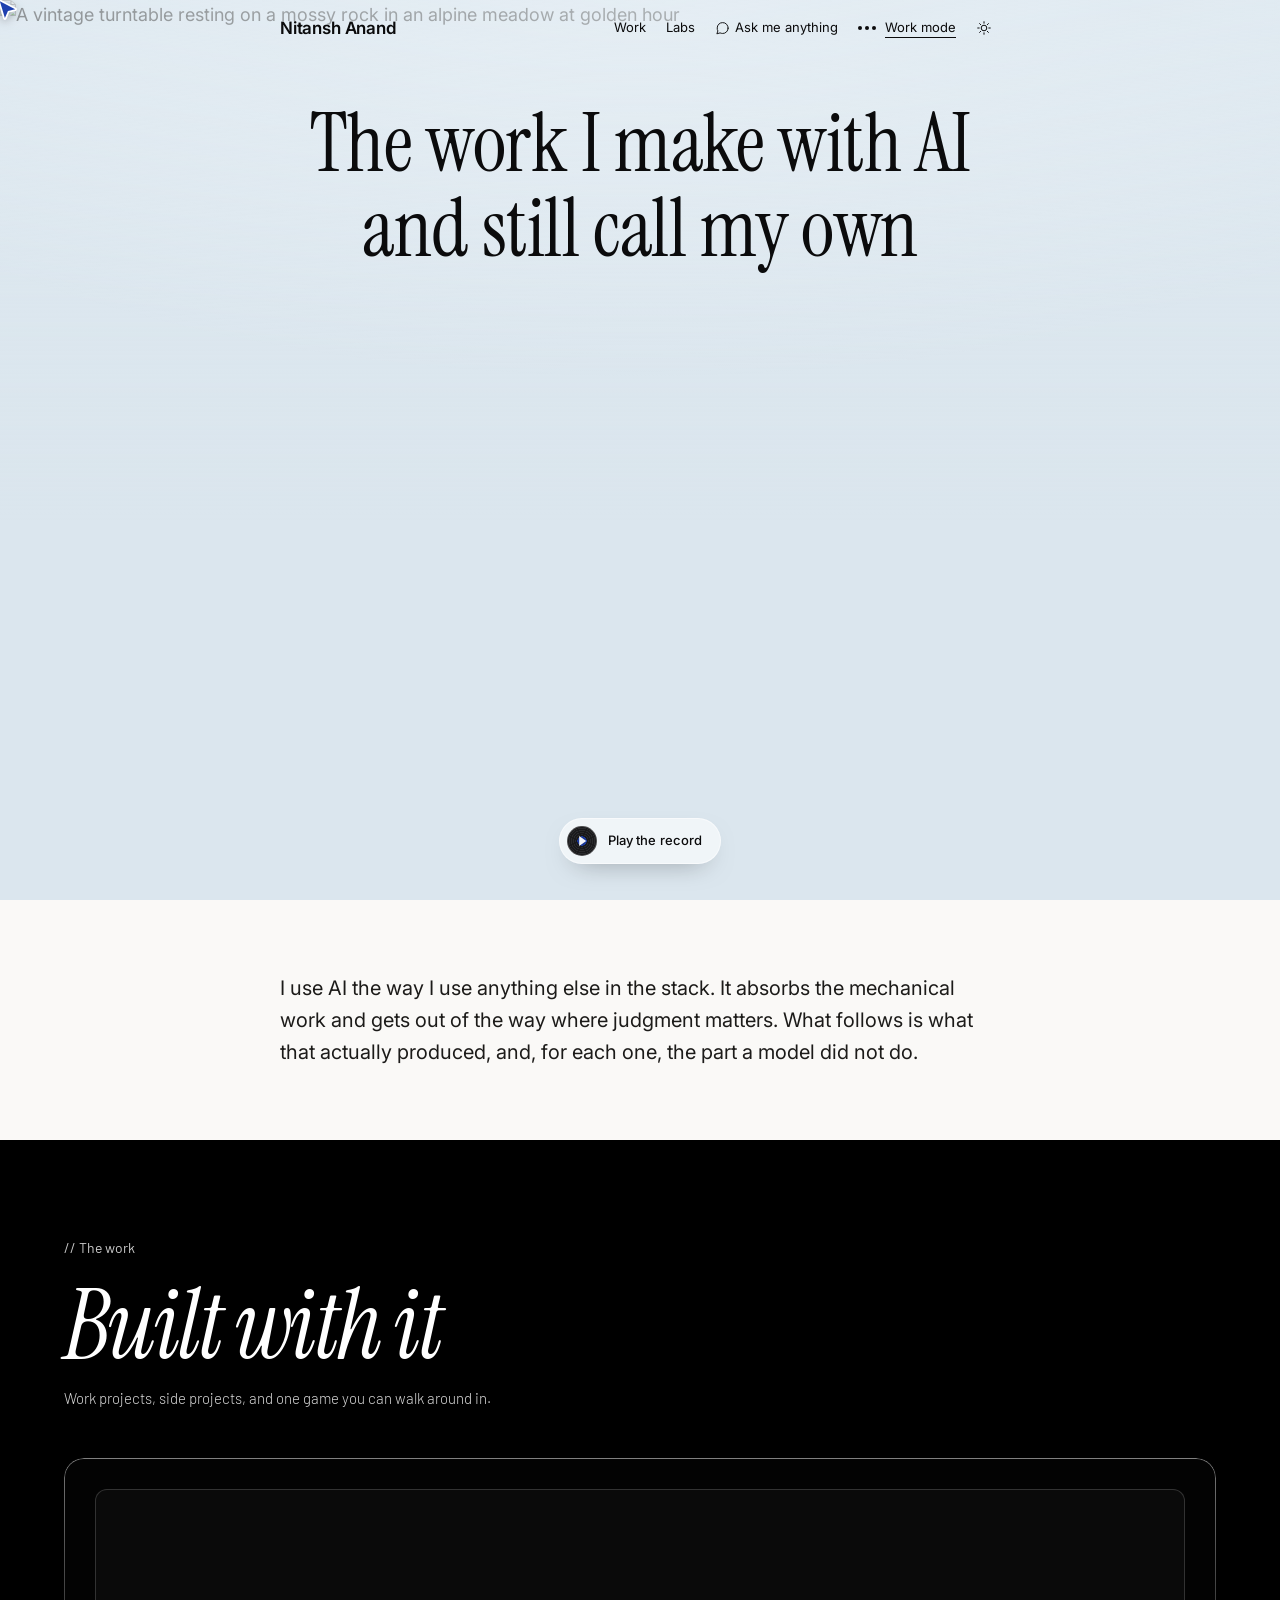
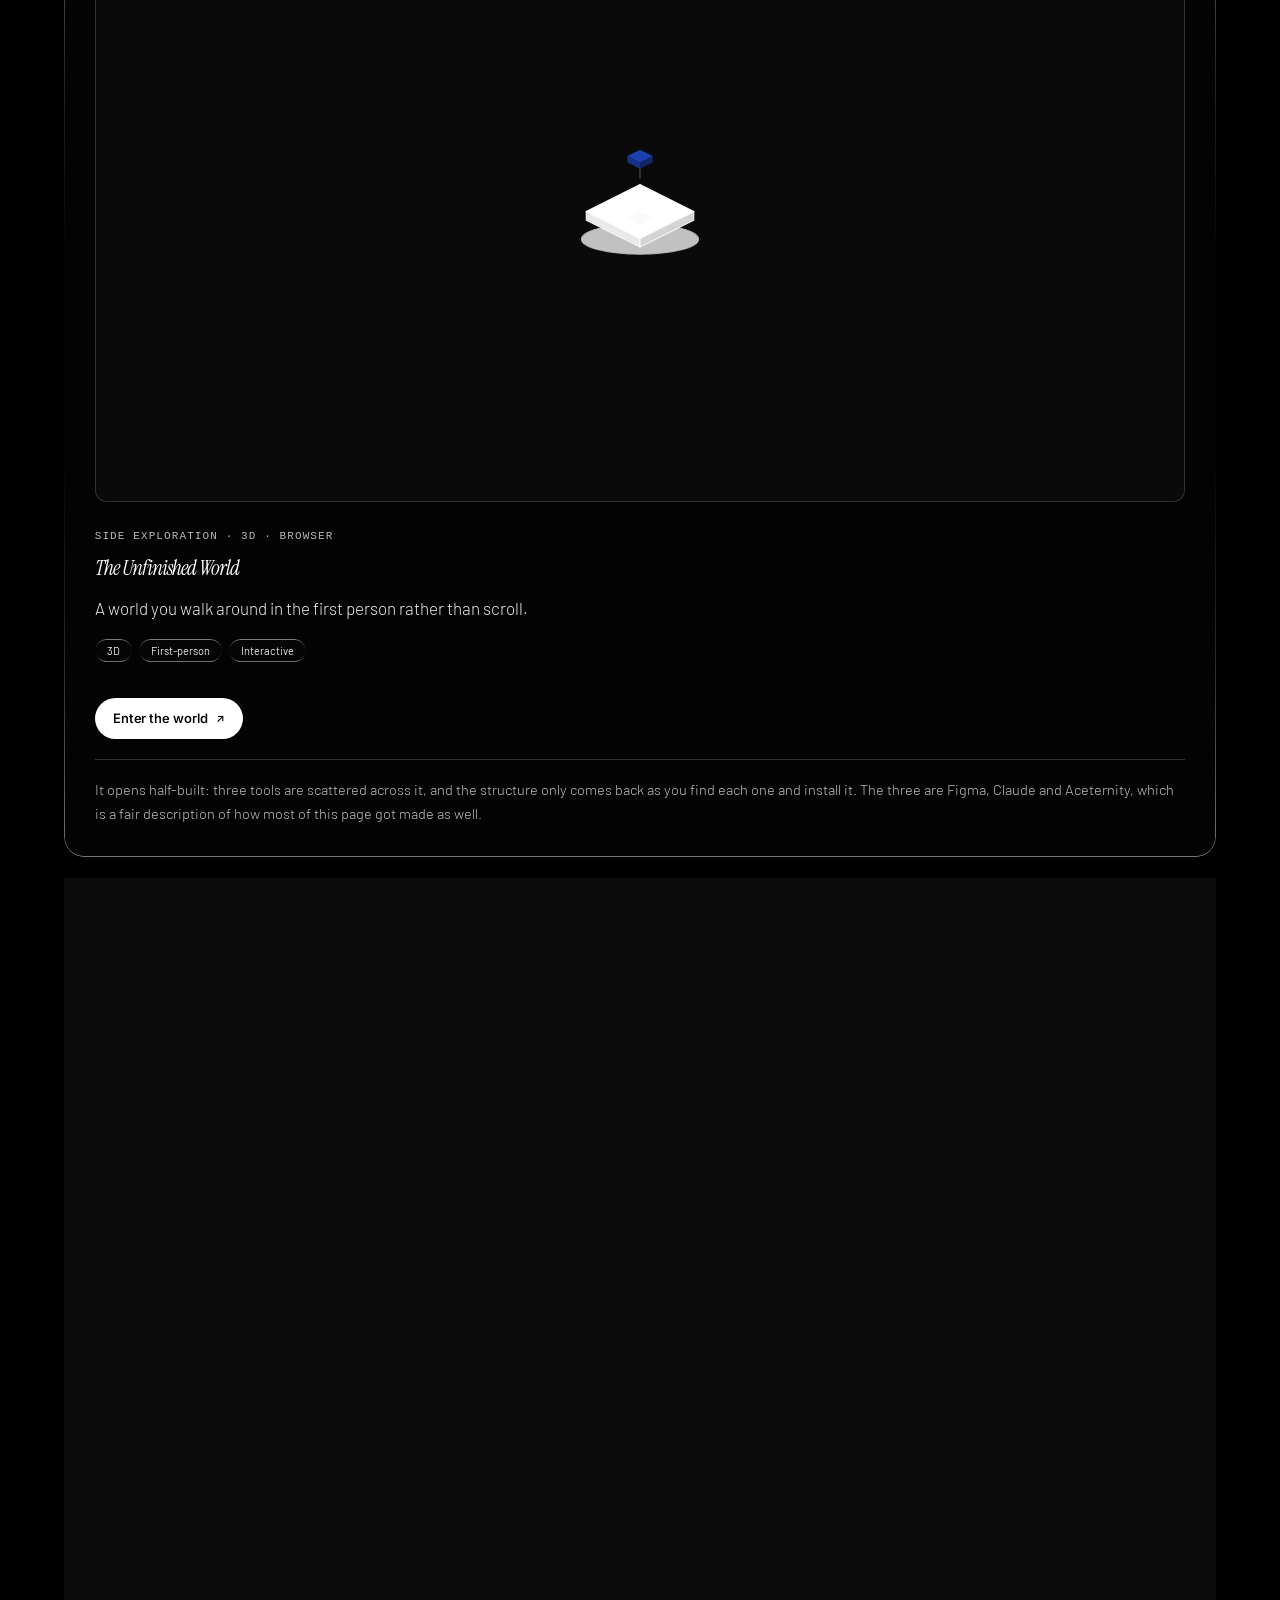
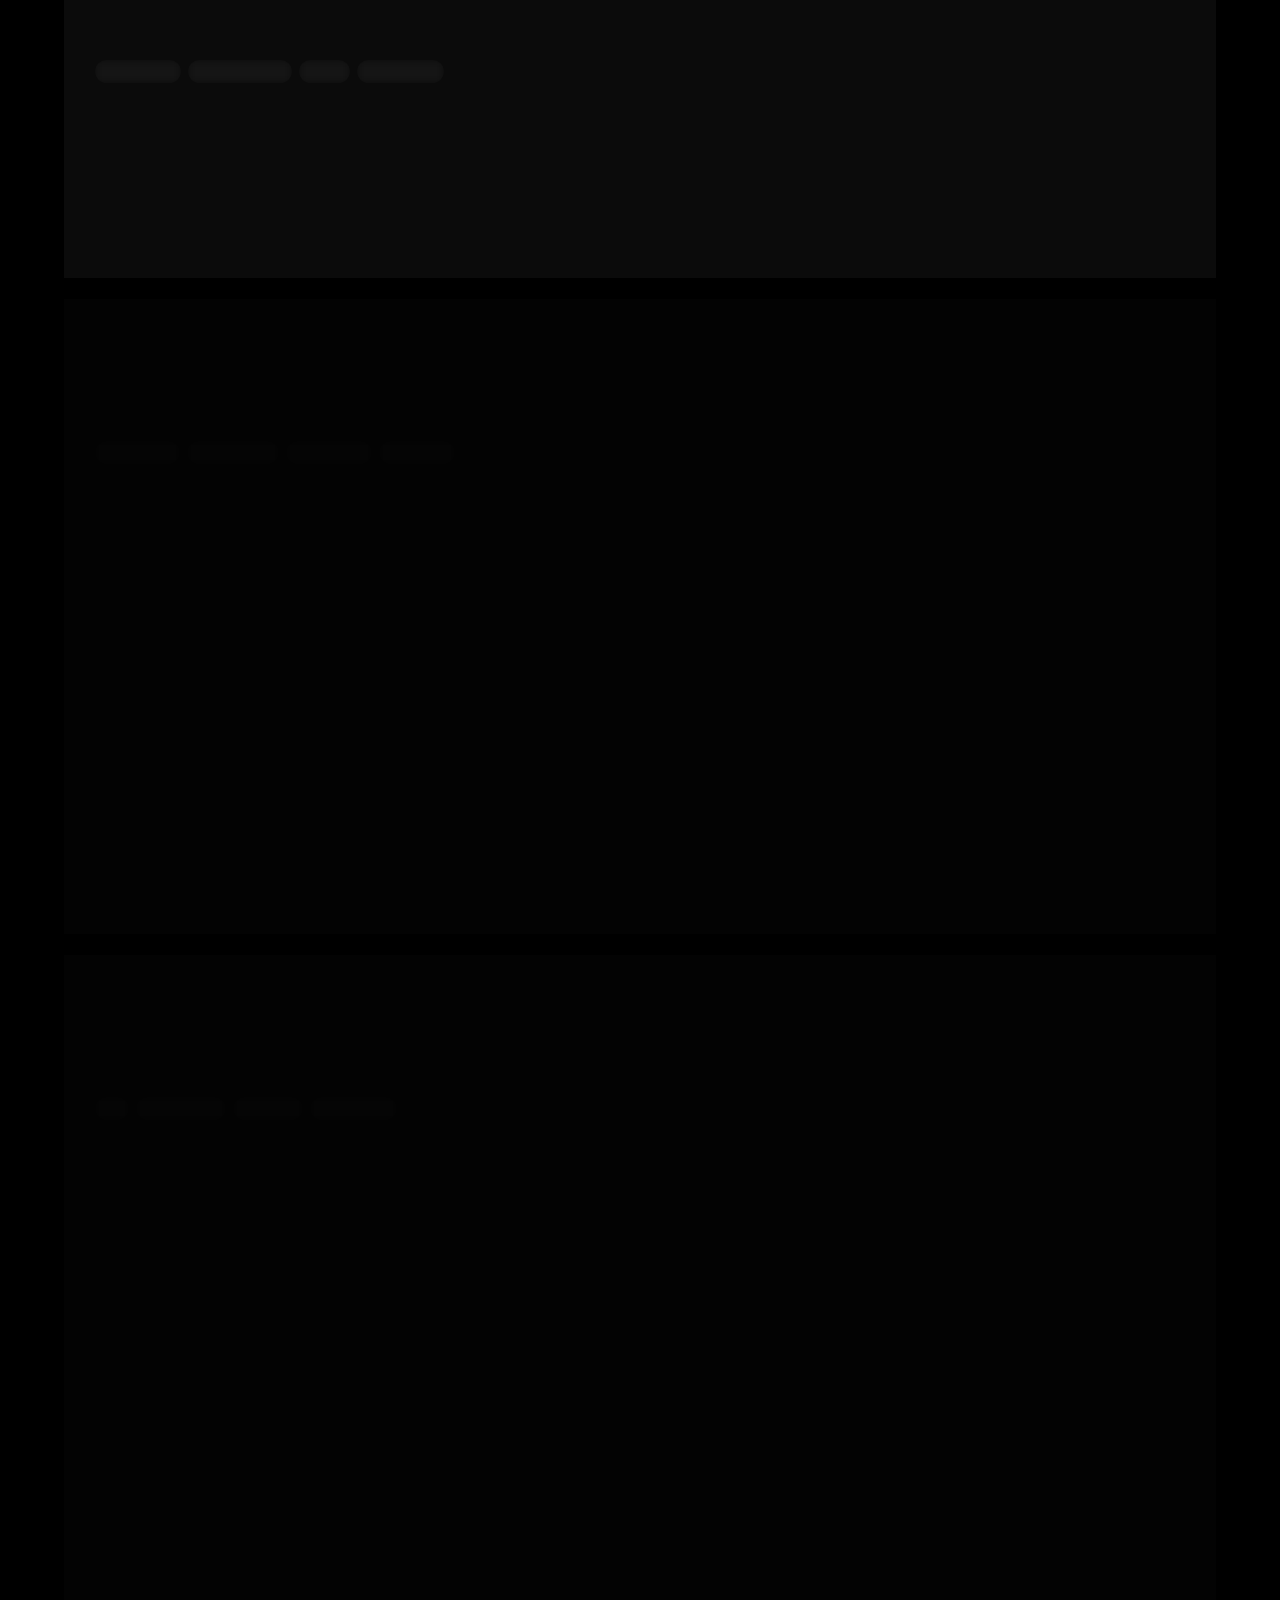
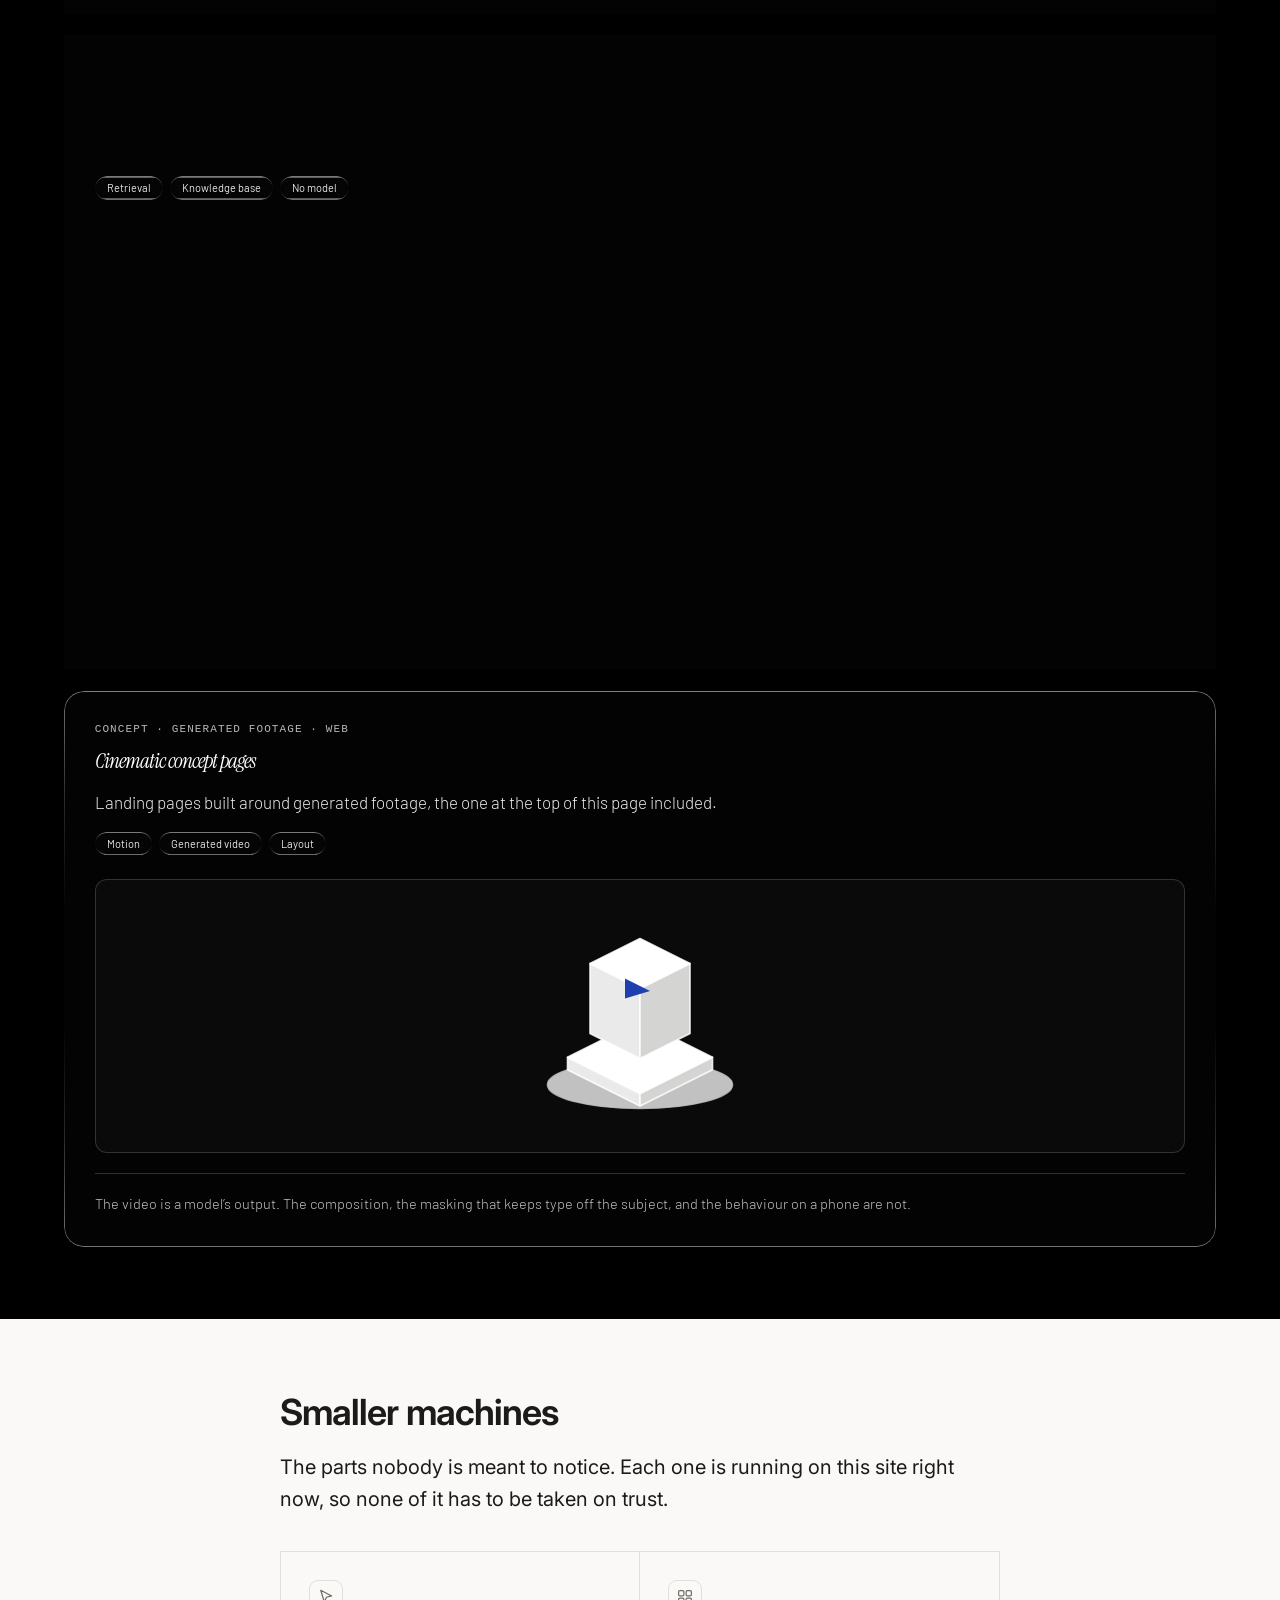
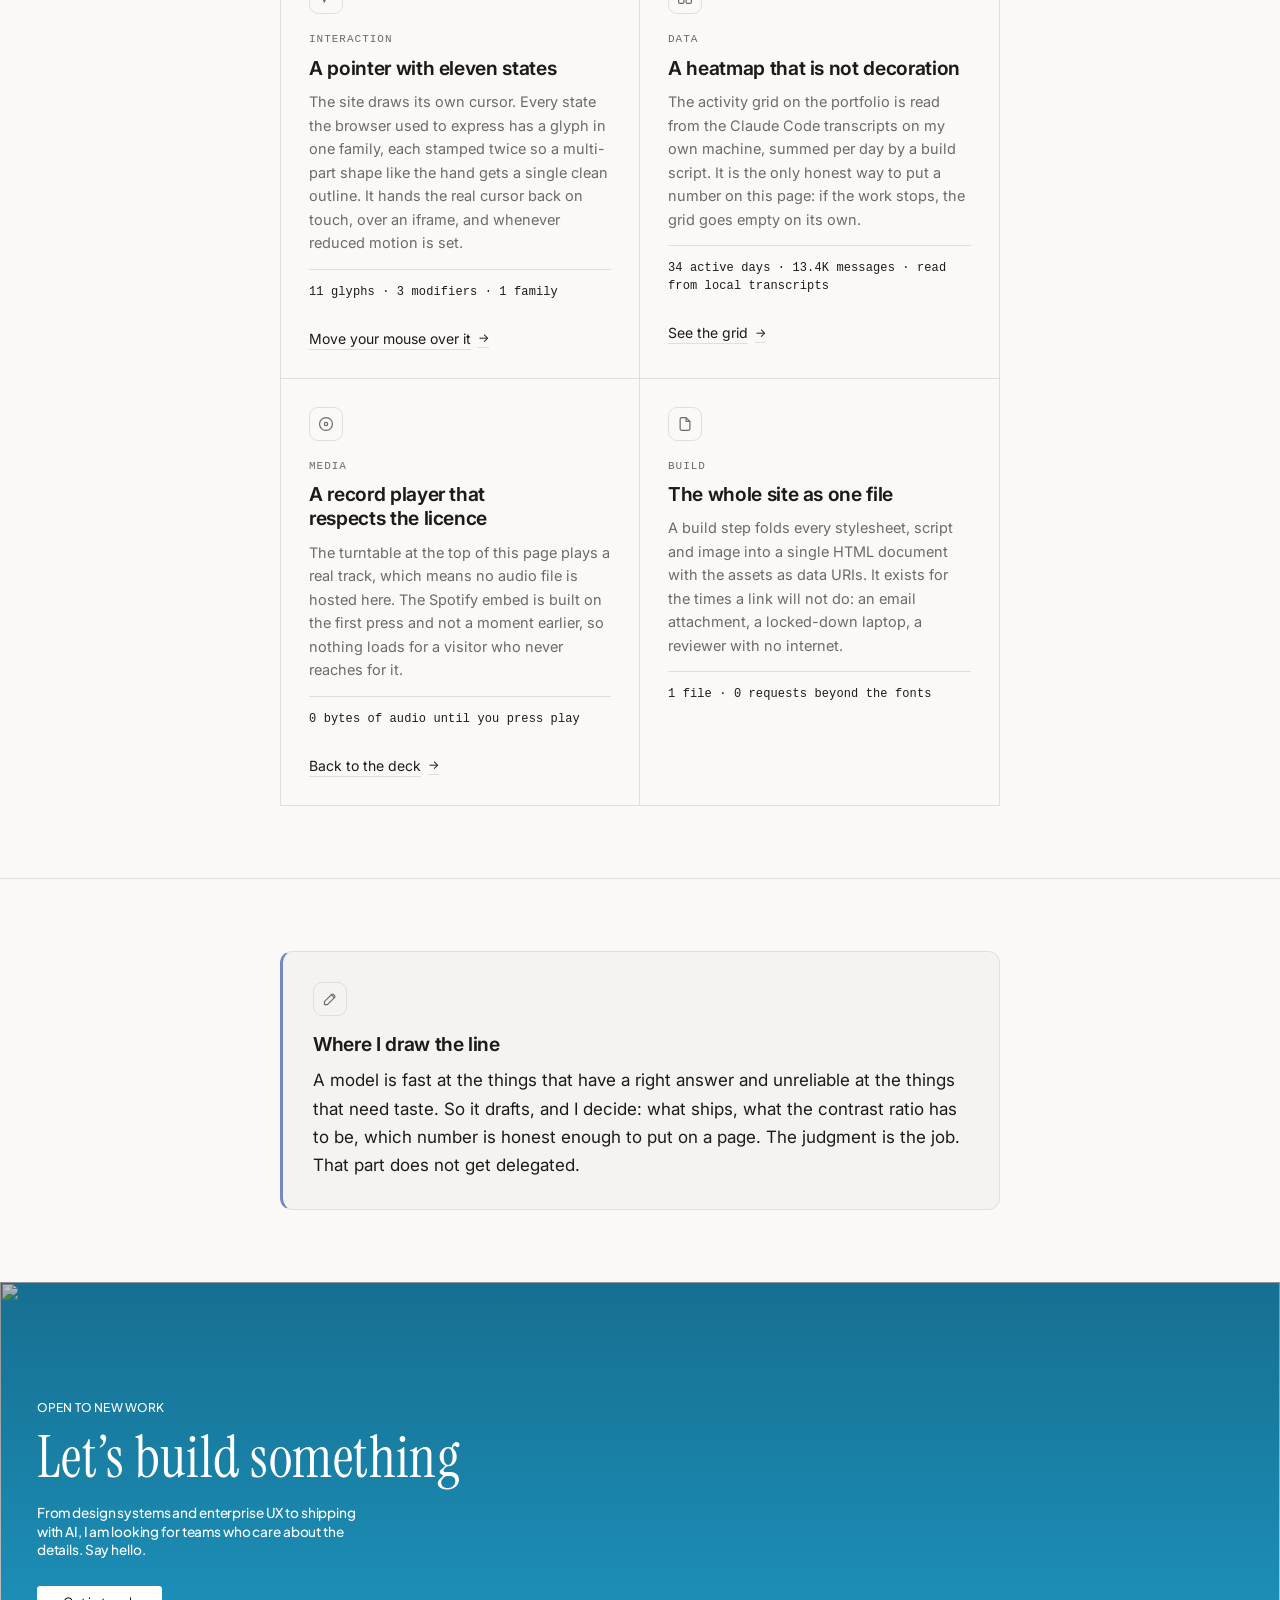
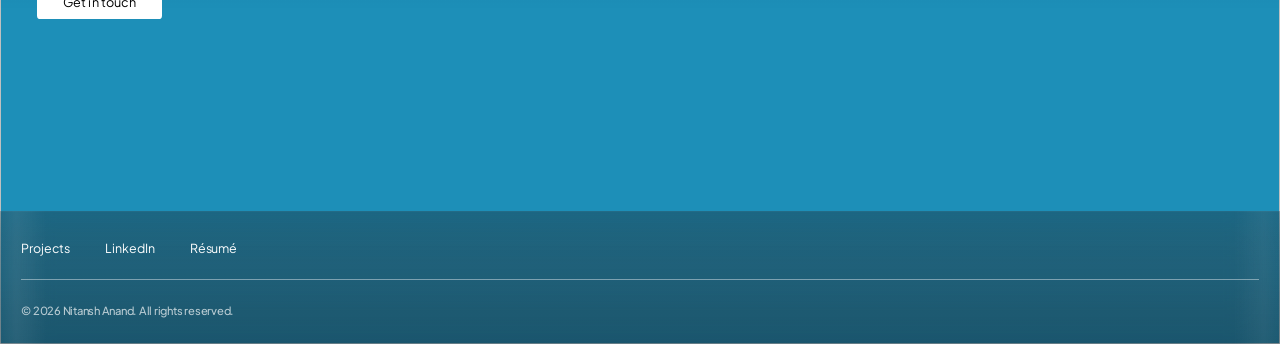
==== agent-mode.html @ 9386016c "Initial commit: portfolio site ready for deploy Static HTML/CSS/JS, no build step. The repo root is " ====
<!doctype html>
<html lang="en">
<head>
<meta charset="utf-8" />
<meta name="viewport" content="width=device-width, initial-scale=1, viewport-fit=cover" />
<title>Agent mode, what Nitansh Anand builds with AI</title>
<meta name="description" content="The work Nitansh Anand makes with AI in the loop: design systems, interfaces and tools shipped with agentic tooling." />
<meta name="color-scheme" content="light dark" />
<link rel="canonical" href="https://nitanshanand.com/agent-mode.html" />

<!-- Social preview. og:image is intentionally omitted until there are real
     1200x630 cards; a badly cropped one reads worse than a text preview. -->
<meta property="og:type" content="website" />
<meta property="og:url" content="https://nitanshanand.com/agent-mode.html" />
<meta property="og:title" content="Agent mode, what Nitansh Anand builds with AI" />
<meta property="og:description" content="The work Nitansh Anand makes with AI in the loop: design systems, interfaces and tools shipped with agentic tooling." />
<meta property="og:site_name" content="Nitansh Anand" />
<meta property="og:locale" content="en_US" />
<meta name="twitter:card" content="summary" />
<meta name="twitter:title" content="Agent mode, what Nitansh Anand builds with AI" />
<meta name="twitter:description" content="The work Nitansh Anand makes with AI in the loop: design systems, interfaces and tools shipped with agentic tooling." />
<link rel="preconnect" href="https://fonts.googleapis.com" />
<link rel="preconnect" href="https://fonts.gstatic.com" crossorigin />
<link href="https://fonts.googleapis.com/css2?family=Inter:ital,opsz,wght@0,14..32,100..900;1,14..32,100..900&display=swap" rel="stylesheet" />
<link href="https://fonts.googleapis.com/css2?family=Instrument+Serif:ital@0;1&display=swap" rel="stylesheet" />
<link href="https://fonts.googleapis.com/css2?family=Plus+Jakarta+Sans:wght@200..800&display=swap" rel="stylesheet" />
<link href="https://fonts.googleapis.com/css2?family=Barlow:wght@300;400&display=swap" rel="stylesheet" />
<link rel="stylesheet" href="styles.css" />
<link rel="stylesheet" href="agent-mode.css" />
<script src="analytics.js" defer></script>
<script>
  /* Set theme before first paint so there is no flash. */
  (function () {
    var t = null;
    try { t = localStorage.getItem("theme"); } catch (e) {}
    if (t === "light" || t === "dark") document.documentElement.setAttribute("data-theme", t);
    var dark = t === "dark" || (t !== "light" && window.matchMedia("(prefers-color-scheme: dark)").matches);
    document.documentElement.classList.toggle("theme-dark", dark);
  })();
</script>
</head>
<body class="agent-page">

<a class="skip-link" href="#main">Skip to content</a>

<!-- Same header as the rest of the portfolio. Over the hero it goes
     transparent and forces ink-on-sky, because the backdrop is light in
     both themes. -->
<header class="site-header">
  <div class="gutter">
    <div class="col-wide header-bar">
      <a class="site-signature" href="index.html" aria-label="Nitansh Anand, home">
        <span class="site-signature-mark" aria-hidden="true">Nitansh&nbsp;Anand</span>
        <span class="site-signature-name" aria-hidden="true">
          <span class="site-signature-photo"></span>
          Nitansh Anand
        </span>
      </a>

      <nav class="site-nav" aria-label="Primary">
        <a href="index.html#career">Work</a>
        <a href="index.html#labs">Labs</a>
        <a href="index.html#ask" class="nav-ask">
          <svg viewBox="0 0 24 24" fill="none" aria-hidden="true"><path d="M21 11.5a8.4 8.4 0 0 1-9 8.4 9 9 0 0 1-3.9-.9L3 20.5l1.6-4.6A8.4 8.4 0 0 1 3.6 11 8.4 8.4 0 0 1 12 2.6a8.4 8.4 0 0 1 9 8.9Z" stroke="currentColor" stroke-width="1.5" stroke-linecap="round" stroke-linejoin="round"/></svg>
          <span class="nav-label">Ask me anything</span>
        </a>
        <!-- Same control, flipped: on this page it switches back. -->
        <a href="index.html" class="agent-mode-link is-agent">
          <span class="agent-launcher-mark" aria-hidden="true"><i></i><i></i><i></i></span>
          <span class="nav-label">Work mode</span>
        </a>
        <button type="button" class="theme-toggle" aria-label="Switch colour theme" title="Switch colour theme">
          <svg class="icon-sun" viewBox="0 0 24 24" fill="none" aria-hidden="true"><circle cx="12" cy="12" r="4.2" stroke="currentColor" stroke-width="1.5"/><path d="M12 2.6v2.2M12 19.2v2.2M21.4 12h-2.2M4.8 12H2.6M18.6 5.4l-1.6 1.6M7 17l-1.6 1.6M18.6 18.6 17 17M7 7 5.4 5.4" stroke="currentColor" stroke-width="1.5" stroke-linecap="round"/></svg>
          <svg class="icon-moon" viewBox="0 0 24 24" fill="none" aria-hidden="true"><path d="M20.5 14.3A8.6 8.6 0 0 1 9.7 3.5a8.6 8.6 0 1 0 10.8 10.8Z" stroke="currentColor" stroke-width="1.5" stroke-linejoin="round"/></svg>
        </button>
      </nav>
    </div>
  </div>
</header>

<main id="main">
  <section class="hero">
    <div class="hero__media">
      <img
        src="https://images.higgs.ai/?default=1&amp;output=webp&amp;url=https%3A%2F%2Fd8j0ntlcm91z4.cloudfront.net%2Fuser_38xzZboKViGWJOttwIXH07lWA1P%2Fhf_20260908_122011_59c97465-4d23-4fdc-ac40-f6832f573e28.png&amp;w=1920&amp;q=85"
        alt="A vintage turntable resting on a mossy rock in an alpine meadow at golden hour"
        decoding="async"
      />
      <video
        id="heroVideo"
        autoplay
        muted
        loop
        playsinline
        preload="auto"
        aria-hidden="true"
        poster="https://images.higgs.ai/?default=1&amp;output=webp&amp;url=https%3A%2F%2Fd8j0ntlcm91z4.cloudfront.net%2Fuser_38xzZboKViGWJOttwIXH07lWA1P%2Fhf_20260908_122011_59c97465-4d23-4fdc-ac40-f6832f573e28.png&amp;w=1920&amp;q=85"
      >
        <source src="https://d8j0ntlcm91z4.cloudfront.net/user_38xzZboKViGWJOttwIXH07lWA1P/hf_20260908_125738_eb584080-9f98-489e-adb2-014760aa34da.mp4" type="video/mp4" />
      </video>
    </div>

    <div class="hero__inner">
      <h1 class="headline">
        <span class="line"><span>The work I make with AI</span></span>
        <span class="line"><span>and still call my own</span></span>
      </h1>
    </div>

    <div class="hero__foot rise d6">
      <button type="button" class="record-toggle" id="recordToggle" aria-pressed="false" aria-controls="recordPanel">
        <span class="record-disc" aria-hidden="true"></span>
        <span class="record-label" id="recordLabel">Play the record</span>
      </button>

      <!-- Spotify carries the licence, so nothing here ships audio. The
           iframe is built on first press, so the page makes no request to
           Spotify and sets none of their cookies unless someone asks for
           music. It lives inside this row so .hero's overflow cannot clip it. -->
      <div class="record-panel" id="recordPanel" hidden>
        <div id="recordMount"></div>
        <p class="record-note">
          Spotify plays a 30-second preview unless you are signed in.
        </p>
      </div>
    </div>

  </section>




  <section class="section gutter ag-section" id="what">
    <div class="col-wide">
      <p class="t-lede ag-stance">
        I use AI the way I use anything else in the stack. It absorbs the mechanical
        work and gets out of the way where judgment matters. What follows is what
        that actually produced, and, for each one, the part a model did not do.
      </p>
    </div>
  </section>

  <!-- =====================================================================
       Built with it

       The work sits on its own black band over a clip: liquid-glass panels,
       Instrument Serif set italic and tight. It ignores the page's light/dark
       ground on purpose - the footage needs a black room to sit in.
       ===================================================================== -->
  <section class="cap" id="built" aria-labelledby="built-h">
    <video class="cap-video" muted loop playsinline preload="none"
           data-src="https://d8j0ntlcm91z4.cloudfront.net/user_38xzZboKViGWJOttwIXH07lWA1P/hf_20260622_093722_ccfc7ebf-182f-419f-8a62-2dc02db7dd9d.mp4"
           aria-hidden="true"></video>

    <div class="cap-inner">
      <header class="cap-head">
        <p class="cap-label">// The work</p>
        <h2 class="cap-title" id="built-h" data-blur>Built with it</h2>
        <p class="cap-lede">Work projects, side projects, and one game you can walk around in.</p>
      </header>

      <ol class="ag-projects">
        <li class="ag-project glass">
<div class="ag-stage ag-stage--preview">
            <span class="ag-art" aria-hidden="true"><svg viewBox="0 0 240 176" fill="none"><ellipse class="ar-shade" cx="120" cy="150" rx="84" ry="22"/><ellipse class="ar-plate" cx="120" cy="143" rx="74" ry="19"/><path class="ar-left" d="M52 108 L120 142 L120 153 L52 119Z"/><path class="ar-right" d="M188 108 L120 142 L120 153 L188 119Z"/><path class="ar-top" d="M120 74 L188 108 L120 142 L52 108Z"/><path class="ar-line" d="M86 91 154 125M154 91 86 125M120 74l68 34M120 74 52 108"/><path class="ar-gap" d="M120 108 137 116.5 120 125 103 116.5Z"/><path class="ar-line" d="M120 66V48"/><path class="ar-left ar-accent" d="M104 38 L120 46 L120 54 L104 46Z"/><path class="ar-right ar-accent" d="M136 38 L120 46 L120 54 L136 46Z"/><path class="ar-top ar-accent" d="M120 30 L136 38 L120 46 L104 38Z"/></svg></span>
            <video class="ag-preview-video" muted loop playsinline preload="none"
                   data-src="assets/unfinished-world-preview.mp4"
                   aria-label="Third-person walkthrough of The Unfinished World: the player crosses the half-built platform and collects one of the three tools"></video>
          </div>
          <p class="ag-meta">Side exploration &middot; 3D &middot; Browser</p>
          <h3 class="ag-title">The Unfinished World</h3>
          <p class="ag-lede">A world you walk around in the first person rather than scroll.</p>
          <ul class="ag-tags">
            <li class="glass">3D</li>
            <li class="glass">First-person</li>
            <li class="glass">Interactive</li>
          </ul>
          <a class="ag-btn" href="https://nitansh-unfinished-world.hello017.chatgpt.site/" target="_blank" rel="noopener">Enter the world <span class="arrow" aria-hidden="true">&#8599;</span></a>
          <p class="ag-note">It opens half-built: three tools are scattered across it, and the structure only comes back as you find each one and install it. The three are Figma, Claude and Aceternity, which is a fair description of how most of this page got made as well.</p>
        </li>

        <li class="ag-project glass">
          <div class="ag-stage ag-stage--preview">
            <span class="ag-art" aria-hidden="true"><svg viewBox="0 0 240 176" fill="none"><ellipse class="ar-shade" cx="120" cy="150" rx="84" ry="22"/><ellipse class="ar-plate" cx="120" cy="143" rx="74" ry="19"/><path class="ar-left" d="M58 112 L120 143 L120 155 L58 124Z"/><path class="ar-right" d="M182 112 L120 143 L120 155 L182 124Z"/><path class="ar-top" d="M120 81 L182 112 L120 143 L58 112Z"/><path class="ar-play" d="M110 118 130 112 110 102Z"/><path class="ar-line" d="M120 73V40"/><path class="ar-left ar-accent" d="M104 31 L120 39 L120 47 L104 39Z"/><path class="ar-right ar-accent" d="M136 31 L120 39 L120 47 L136 39Z"/><path class="ar-top ar-accent" d="M120 23 L136 31 L120 39 L104 31Z"/></svg></span>
            <img class="ag-preview-img" src="assets/with-great-power-preview.jpg" alt="A frame from the film: Spider-Man swinging toward the camera against an open sky." loading="lazy" decoding="async" width="1200" height="630" />
          </div>
          <p class="ag-meta">Side exploration &middot; Scroll-driven film &middot; August 2026</p>
          <h3 class="ag-title">With Great Power</h3>
          <p class="ag-lede">Sixty seconds of film, scrubbed frame by frame by your scroll.</p>
          <ul class="ag-tags">
            <li class="glass">Scroll-driven</li>
            <li class="glass">Frame sequence</li>
            <li class="glass">GSAP</li>
            <li class="glass">Performance</li>
          </ul>
          <a class="ag-btn" href="https://withgreatpower.netlify.app/" target="_blank" rel="noopener">Scrub the film <span class="arrow" aria-hidden="true">&#8599;</span></a>
          <p class="ag-note">The footage is a Marvel trailer. The pacing is mine. It opens nearly still, one of the slowest stretches in the piece, so the first scroll reads as moving time rather than moving a page. By the velocity chapter the same gesture covers 3.6&times; more film.</p>
        </li>

        <li class="ag-project glass">
          <p class="ag-meta">Self-initiated &middot; Claude Code &middot; Web</p>
          <h3 class="ag-title">This portfolio</h3>
          <p class="ag-lede">Hand-built with Claude Code. No template, no page builder.</p>
          <ul class="ag-tags">
            <li class="glass">Claude Code</li>
            <li class="glass">Design tokens</li>
            <li class="glass">Accessibility</li>
            <li class="glass">Dark mode</li>
          </ul>
          <a class="ag-btn" href="index.html">See the work <span class="arrow" aria-hidden="true">&#8594;</span></a>
          <div class="ag-stage">
            <span class="ag-art" aria-hidden="true"><svg viewBox="0 0 240 176" fill="none"><ellipse class="ar-shade" cx="120" cy="150" rx="84" ry="22"/><ellipse class="ar-plate" cx="120" cy="143" rx="74" ry="19"/><path class="ar-left" d="M66 101 L120 128 L120 141 L66 114Z"/><path class="ar-right" d="M174 101 L120 128 L120 141 L174 114Z"/><path class="ar-top" d="M120 74 L174 101 L120 128 L66 101Z"/><path class="ar-left" d="M66 83 L120 110 L120 123 L66 96Z"/><path class="ar-right" d="M174 83 L120 110 L120 123 L174 96Z"/><path class="ar-top" d="M120 56 L174 83 L120 110 L66 83Z"/><path class="ar-left" d="M66 65 L120 92 L120 105 L66 78Z"/><path class="ar-right" d="M174 65 L120 92 L120 105 L174 78Z"/><path class="ar-top" d="M120 38 L174 65 L120 92 L66 65Z"/><path class="ar-line" d="M120 30V16"/><path class="ar-left ar-accent" d="M105 9.5 L120 17 L120 24 L105 16.5Z"/><path class="ar-right ar-accent" d="M135 9.5 L120 17 L120 24 L135 16.5Z"/><path class="ar-top ar-accent" d="M120 2 L135 9.5 L120 17 L105 9.5Z"/></svg></span>
          </div>
          <p class="ag-note">I specified the token system, the dark theme, the accessibility pass and every interaction; the agent wrote against that spec and I reviewed each change.</p>
        </li>

        <li class="ag-project glass">
          <p class="ag-meta">BigOhTech &middot; AI assistant &middot; Cloud cost dashboard</p>
          <h3 class="ag-title">Costimizer AI assistant</h3>
          <p class="ag-lede">The assistant layer for a cloud cost dashboard at BigOhTech.</p>
          <ul class="ag-tags">
            <li class="glass">AI</li>
            <li class="glass">Enterprise UX</li>
            <li class="glass">Research</li>
            <li class="glass">Empty states</li>
          </ul>
          <a class="ag-btn" href="https://medium.com/@nitansh07/i-was-a-fresher-designer-asked-to-build-an-ai-nobody-fully-understood-heres-what-happened-155939ac0f88" target="_blank" rel="noopener">Read the case study <span class="arrow" aria-hidden="true">&#8599;</span></a>
          <div class="ag-stage">
            <span class="ag-art" aria-hidden="true"><svg viewBox="0 0 240 176" fill="none"><ellipse class="ar-shade" cx="120" cy="150" rx="84" ry="22"/><ellipse class="ar-plate" cx="120" cy="143" rx="74" ry="19"/><path class="ar-left" d="M54 109 L120 142 L120 154 L54 121Z"/><path class="ar-right" d="M186 109 L120 142 L120 154 L186 121Z"/><path class="ar-top" d="M120 76 L186 109 L120 142 L54 109Z"/><path class="ar-line" d="M120 74V52"/><path class="ar-left" d="M80 52 L96 60 L96 69 L80 61Z"/><path class="ar-right" d="M112 52 L96 60 L96 69 L112 61Z"/><path class="ar-top" d="M96 44 L112 52 L96 60 L80 52Z"/><path class="ar-left" d="M128 52 L144 60 L144 69 L128 61Z"/><path class="ar-right" d="M160 52 L144 60 L144 69 L160 61Z"/><path class="ar-top" d="M144 44 L160 52 L144 60 L128 52Z"/><path class="ar-left ar-accent" d="M104 36 L120 44 L120 53 L104 45Z"/><path class="ar-right ar-accent" d="M136 36 L120 44 L120 53 L136 45Z"/><path class="ar-top ar-accent" d="M120 28 L136 36 L120 44 L104 36Z"/></svg></span>
          </div>
          <p class="ag-note">The design problem was making an opaque model legible, not making it look clever, so the work went into the empty state, the wording, and what happens when the answer is wrong.</p>
        </li>

        <li class="ag-project glass">
          <p class="ag-meta">This site &middot; Retrieval &middot; Widget</p>
          <h3 class="ag-title">Ask Nitansh</h3>
          <p class="ag-lede">The question widget on the portfolio.</p>
          <ul class="ag-tags">
            <li class="glass">Retrieval</li>
            <li class="glass">Knowledge base</li>
            <li class="glass">No model</li>
          </ul>
          <a class="ag-btn" href="index.html#ask">Try it <span class="arrow" aria-hidden="true">&#8594;</span></a>
          <div class="ag-stage">
            <span class="ag-art" aria-hidden="true"><svg viewBox="0 0 240 176" fill="none"><ellipse class="ar-shade" cx="120" cy="150" rx="84" ry="22"/><ellipse class="ar-plate" cx="120" cy="143" rx="74" ry="19"/><path class="ar-left" d="M70 95 L120 120 L120 154 L70 129Z"/><path class="ar-right" d="M170 95 L120 120 L120 154 L170 129Z"/><path class="ar-top" d="M120 70 L170 95 L120 120 L70 95Z"/><circle class="ar-dot" cx="100" cy="112" r="4.5"/><circle class="ar-dot" cx="112" cy="118" r="4.5"/><circle class="ar-dot" cx="124" cy="124" r="4.5"/><path class="ar-line" d="M120 62V44"/><path class="ar-left ar-accent" d="M102 35 L120 44 L120 52 L102 43Z"/><path class="ar-right ar-accent" d="M138 35 L120 44 L120 52 L138 43Z"/><path class="ar-top ar-accent" d="M120 26 L138 35 L120 44 L102 35Z"/></svg></span>
          </div>
          <p class="ag-note">It retrieves from a knowledge base I wrote by hand rather than generating answers, so it can only ever say things I have actually said. Deliberately the boring choice.</p>
        </li>

        <li class="ag-project glass">
          <p class="ag-meta">Concept &middot; Generated footage &middot; Web</p>
          <h3 class="ag-title">Cinematic concept pages</h3>
          <p class="ag-lede">Landing pages built around generated footage, the one at the top of this page included.</p>
          <ul class="ag-tags">
            <li class="glass">Motion</li>
            <li class="glass">Generated video</li>
            <li class="glass">Layout</li>
          </ul>
          <div class="ag-stage">
            <span class="ag-art" aria-hidden="true"><svg viewBox="0 0 240 176" fill="none"><ellipse class="ar-shade" cx="120" cy="150" rx="84" ry="22"/><ellipse class="ar-plate" cx="120" cy="143" rx="74" ry="19"/><path class="ar-left" d="M62 121 L120 150 L120 160 L62 131Z"/><path class="ar-right" d="M178 121 L120 150 L120 160 L178 131Z"/><path class="ar-top" d="M120 92 L178 121 L120 150 L62 121Z"/><path class="ar-left" d="M80 46 L120 66 L120 122 L80 102Z"/><path class="ar-right" d="M160 46 L120 66 L120 122 L160 102Z"/><path class="ar-top" d="M120 26 L160 46 L120 66 L80 46Z"/><path class="ar-play" d="M108 74 128 68 108 58Z"/></svg></span>
          </div>
          <p class="ag-note">The video is a model&rsquo;s output. The composition, the masking that keeps type off the subject, and the behaviour on a phone are not.</p>
        </li>
      </ol>
    </div>
  </section>


  <!-- The craft underneath the projects above: four mechanisms that took
       real work and that nobody notices unless you point at them. -->


  <section class="section gutter ag-section" id="details">
    <div class="col-wide">
      <h2 class="t-section">Smaller machines</h2>
      <p class="t-lede ag-cards-lede">
        The parts nobody is meant to notice. Each one is running on this site
        right now, so none of it has to be taken on trust.
      </p>

      <ul class="ag-cards">
        <li class="ag-card">
          <span class="ag-card-mark" aria-hidden="true">
            <svg viewBox="0 0 24 24" fill="none"><path d="M5 3 19.5 10.6 12.6 12.3 9.7 18.7Z" stroke="currentColor" stroke-width="1.6" stroke-linejoin="round"/></svg>
          </span>
          <span class="ag-card-kind">Interaction</span>
          <h3 class="ag-card-title">A pointer with eleven states</h3>
          <p class="ag-card-text">The site draws its own cursor. Every state the browser used to express has a glyph in one family, each stamped twice so a multi-part shape like the hand gets a single clean outline. It hands the real cursor back on touch, over an iframe, and whenever reduced motion is set.</p>
          <p class="ag-card-stat">11 glyphs &middot; 3 modifiers &middot; 1 family</p>
          <a class="ag-link ag-card-link" href="index.html">Move your mouse over it <span class="arrow" aria-hidden="true">&#8594;</span></a>
        </li>
        <li class="ag-card">
          <span class="ag-card-mark" aria-hidden="true">
            <svg viewBox="0 0 24 24" fill="none"><rect x="3.5" y="3.5" width="7" height="7" rx="1.6" stroke="currentColor" stroke-width="1.6"/><rect x="13.5" y="3.5" width="7" height="7" rx="1.6" stroke="currentColor" stroke-width="1.6"/><rect x="3.5" y="13.5" width="7" height="7" rx="1.6" stroke="currentColor" stroke-width="1.6"/><rect x="13.5" y="13.5" width="7" height="7" rx="1.6" stroke="currentColor" stroke-width="1.6"/></svg>
          </span>
          <span class="ag-card-kind">Data</span>
          <h3 class="ag-card-title">A heatmap that is not decoration</h3>
          <p class="ag-card-text">The activity grid on the portfolio is read from the Claude Code transcripts on my own machine, summed per day by a build script. It is the only honest way to put a number on this page: if the work stops, the grid goes empty on its own.</p>
          <p class="ag-card-stat" id="ag-stat-usage"></p>
          <a class="ag-link ag-card-link" href="index.html#labs">See the grid <span class="arrow" aria-hidden="true">&#8594;</span></a>
        </li>
        <li class="ag-card">
          <span class="ag-card-mark" aria-hidden="true">
            <svg viewBox="0 0 24 24" fill="none"><circle cx="12" cy="12" r="8.6" stroke="currentColor" stroke-width="1.6"/><circle cx="12" cy="12" r="2.2" stroke="currentColor" stroke-width="1.6"/></svg>
          </span>
          <span class="ag-card-kind">Media</span>
          <h3 class="ag-card-title">A record player that respects the licence</h3>
          <p class="ag-card-text">The turntable at the top of this page plays a real track, which means no audio file is hosted here. The Spotify embed is built on the first press and not a moment earlier, so nothing loads for a visitor who never reaches for it.</p>
          <p class="ag-card-stat">0 bytes of audio until you press play</p>
          <a class="ag-link ag-card-link" href="#top">Back to the deck <span class="arrow" aria-hidden="true">&#8594;</span></a>
        </li>
        <li class="ag-card">
          <span class="ag-card-mark" aria-hidden="true">
            <svg viewBox="0 0 24 24" fill="none"><path d="M13.4 3.5H7.6A2.1 2.1 0 0 0 5.5 5.6v12.8a2.1 2.1 0 0 0 2.1 2.1h8.8a2.1 2.1 0 0 0 2.1-2.1V8.6Z" stroke="currentColor" stroke-width="1.6" stroke-linejoin="round"/><path d="M13.4 3.5v5.1h5.1" stroke="currentColor" stroke-width="1.6" stroke-linejoin="round"/></svg>
          </span>
          <span class="ag-card-kind">Build</span>
          <h3 class="ag-card-title">The whole site as one file</h3>
          <p class="ag-card-text">A build step folds every stylesheet, script and image into a single HTML document with the assets as data URIs. It exists for the times a link will not do: an email attachment, a locked-down laptop, a reviewer with no internet.</p>
          <p class="ag-card-stat">1 file &middot; 0 requests beyond the fonts</p>
        </li>
      </ul>
    </div>
  </section>

  <section class="section gutter ag-section" id="stance">
    <div class="col-wide">
      <aside class="ag-note-block">
        <span class="ag-note-mark" aria-hidden="true">
          <svg viewBox="0 0 24 24" fill="none"><path d="M4.6 19.4h4l9.3-9.3a2.1 2.1 0 0 0 0-3l-1-1a2.1 2.1 0 0 0-3 0L4.6 15.4Z" stroke="currentColor" stroke-width="1.6" stroke-linejoin="round"/><path d="M13.9 6.6l3.5 3.5" stroke="currentColor" stroke-width="1.6" stroke-linecap="round"/></svg>
        </span>
        <h2 class="ag-note-title">Where I draw the line</h2>
        <p class="ag-stance">
        A model is fast at the things that have a right answer and unreliable at the
        things that need taste. So it drafts, and I decide: what ships, what the
        contrast ratio has to be, which number is honest enough to put on a page.
        The judgment is the job. That part does not get delegated.
        </p>
      </aside>
    </div>
  </section>
</main>

<!-- One plate, per the spec: the painting runs behind both the hero and the
     glass footer rather than each carrying its own copy of the footage.
     Fetched and played only once the stage scrolls into view. -->
<section class="fx-stage">
  <div class="fx-media" aria-hidden="true">
    <img src="https://d2ol7oe51mr4n9.cloudfront.net/user_38xzZboKViGWJOttwIXH07lWA1P/693205bf-8048-456a-879e-4e0a1b85a098.webp" alt="" decoding="async" width="1590" height="989" />
    <video class="fx-video" muted loop playsinline preload="none" data-src="https://d8j0ntlcm91z4.cloudfront.net/user_38xzZboKViGWJOttwIXH07lWA1P/hf_20260826_123836_11a3c5e0-713f-4bef-a8e9-7dd93bdea3b0.mp4"
           aria-label="Painted alpine panorama: a lone hiker with a pink backpack faces a snow-capped peak above a sea of clouds"></video>
  </div>
  <div class="fx-scrim" aria-hidden="true"></div>

  <div class="fx-hero">
    <p class="fx-eyebrow">Open to new work</p>
    <div class="fx-headline-mask"><h2 class="fx-headline">Let&rsquo;s build something</h2></div>
    <p class="fx-lede">
      From design systems and enterprise UX to shipping with AI, I am looking for
      teams who care about the details. Say hello.
    </p>
    <a class="fx-cta" href="mailto:nitansh07@gmail.com"><span>Get in touch</span></a>
  </div>

<footer class="fx-footer">
  <div class="fx-inner">
    <nav class="fx-links" aria-label="Footer">
      <a href="index.html#career">Projects</a>
      <a href="https://linkedin.com/in/nitansh10" target="_blank" rel="noopener">LinkedIn</a>
      <a href="Nitansh-Anand-Resume.pdf" download>R&eacute;sum&eacute;</a>
    </nav>

    <div class="fx-rule" aria-hidden="true"></div>

    <p class="fx-legal">&copy; 2026 Nitansh Anand. All rights reserved.</p>
  </div>
</footer>
</section>

<script src="claude-usage.js"></script>
<script src="script.js"></script>
<script src="agent-mode.js"></script>
</body>
</html>
---- styles.css ----
/* =========================================================================
   Editorial portfolio — design tokens

   Layout geometry (720px measure, 56px header, clamp() section rhythm) is
   inherited from the original build. The surface is not: warm paper ground,
   Inter throughout, teal accent, dotted column rules, tinted brand chips.
   ========================================================================= */

:root {
  /* Colour */
  --color-ink:        #1c1b19;
  --color-muted:      #1c1b19;
  --color-soft:       #6f6a63;
  --color-ground:     #faf9f7;   /* warm paper, not the reference's pure white */
  --color-raised:     #ffffff;   /* cards that need to lift off the paper */
  --color-sunken:     #f1efea;
  --color-hairline:   #e3dfd8;
  --color-accent:     #1e40af;   /* deep blue, against the warm paper ground */
  --color-on-accent:  #ffffff;
  --color-highlight:  #fd2;
  --color-rule:       rgba(39, 29, 22, 0.1);
  --color-header-bg:  rgba(250, 249, 247, 0.82);
  --color-linkedin:   var(--color-accent);

  /* Claude Code token-volume ramp */
  --tok-1: #f2d9cd;
  --tok-2: #e0a98f;
  --tok-3: #c96442;
  --tok-4: #8f4325;

  --status-live-fg:   #1d6b45;
  --status-live-bg:   #eaf7ef;
  --status-live-bd:   #9ce0bb;
  --status-wip-fg:    #8b5200;
  --status-wip-bg:    #fff3de;
  --status-wip-bd:    #ffd58a;
  --status-off-fg:    #5d5d5d;
  --status-off-bg:    #f1f1f1;
  --status-off-bd:    #d6d6d6;

  /* Type */
  /* One family, hierarchy carried by weight, size and tracking. */
  --font-body:    "Inter", ui-sans-serif, system-ui, -apple-system, "Segoe UI", sans-serif;
  --font-display: var(--font-body);
  --font-mono: ui-monospace, SFMono-Regular, "SF Mono", Menlo, Consolas, monospace;
  --display-wght: 640;

  --hero-size:     clamp(2.4rem, 5.2vw, 3.9rem);
  --hero-leading:  1.06;
  /* Inter needs real negative tracking at display sizes or it reads loose. */
  --hero-track:    -0.032em;
  --hero-measure:  660px;
  --section-size:  clamp(1.625rem, 3.1vw, 2.25rem);

  /* Layout */
  --measure:      720px;
  --header-h:     56px;
  --gutter:       clamp(1.25rem, 7vw, 6rem);
  --rail:         210px;   /* career left column */

  /* Motion — three tiers, shared by every component rather than each one
     inventing its own timing.
       tap   immediate feedback: a press, a state flip
       ui    ordinary transitions: hover, reveal, panel
       scene larger moves: a section entrance, a mode change */
  --dur-tap:   150ms;
  --dur-ui:    240ms;
  --dur-scene: 420ms;
  --ease-calm:    cubic-bezier(0.16, 1, 0.3, 1);
  --ease-exit:    cubic-bezier(0.4, 0, 1, 1);

  /* Role timeline */
  --role-dot-size: 5px;
  --role-dot-top:  7px;
  --role-gap:      14px;
}

/* ---------- Dark theme (added on top of the reference, same token set) ---- */
@media (prefers-color-scheme: dark) {
  :root:not([data-theme="light"]) {
    --color-ink:       #ece9e4;
    --color-muted:     #ece9e4;
    --color-soft:      #9a948c;
    --color-ground:    #131514;
    --color-raised:    #1b1e1d;
    --color-sunken:    #232725;
    --color-hairline:  #2e3331;
    --color-accent:    #6d9bf6;
    --color-on-accent: #0a1730;
    --color-rule:      rgba(236, 233, 228, 0.09);
    --color-header-bg: rgba(19, 21, 20, 0.82);
    --color-linkedin:  var(--color-accent);

    --status-live-fg:  #7ee2ab; --status-live-bg: rgba(29, 107, 69, 0.22);  --status-live-bd: rgba(126, 226, 171, 0.32);
    --status-wip-fg:   #ffca7a; --status-wip-bg:  rgba(139, 82, 0, 0.26);   --status-wip-bd:  rgba(255, 202, 122, 0.3);
    --status-off-fg:   #a9a49d; --status-off-bg:  rgba(255, 255, 255, 0.06); --status-off-bd: rgba(255, 255, 255, 0.12);

    --tok-1: #40251a;
    --tok-2: #6f3b25;
    --tok-3: #a8542f;
    --tok-4: #e08a5c;
  }
}

:root[data-theme="dark"] {
  --color-ink:       #ece9e4;
  --color-muted:     #ece9e4;
  --color-soft:      #9a948c;
  --color-ground:    #131514;
  --color-raised:    #1b1e1d;
  --color-sunken:    #232725;
  --color-hairline:  #2e3331;
  --color-accent:    #6d9bf6;
  --color-on-accent: #0a1730;
  --color-rule:      rgba(236, 233, 228, 0.09);
  --color-header-bg: rgba(19, 21, 20, 0.82);
  --color-linkedin:  var(--color-accent);

  --status-live-fg:  #7ee2ab; --status-live-bg: rgba(29, 107, 69, 0.22);  --status-live-bd: rgba(126, 226, 171, 0.32);
  --status-wip-fg:   #ffca7a; --status-wip-bg:  rgba(139, 82, 0, 0.26);   --status-wip-bd:  rgba(255, 202, 122, 0.3);
  --status-off-fg:   #a9a49d; --status-off-bg:  rgba(255, 255, 255, 0.06); --status-off-bd: rgba(255, 255, 255, 0.12);

  --tok-1: #40251a;
  --tok-2: #6f3b25;
  --tok-3: #a8542f;
  --tok-4: #e08a5c;
}

/* =========================================================================
   Reset & base
   ========================================================================= */

*, *::before, *::after { box-sizing: border-box; }

html {
  -webkit-text-size-adjust: 100%;
  scroll-behavior: smooth;
}

body {
  margin: 0;
  position: relative;
  background: var(--color-ground);
  color: var(--color-ink);
  font-family: var(--font-body);
  font-size: 18px;
  line-height: 1.65;
  font-synthesis-weight: none;
  -webkit-font-smoothing: antialiased;
  text-rendering: optimizeLegibility;
  overflow-x: hidden;
}

/* The two faint vertical rules that frame the measure. */
body::before {
  content: "";
  position: absolute;
  inset-block: 0;
  left: 50%;
  transform: translateX(-50%);
  width: min(100% - 2rem, 784px);
  /* Dotted rather than the solid hairlines of the site this started from. */
  background:
    linear-gradient(var(--color-rule) 50%, transparent 50%) left  top / 1px 7px repeat-y,
    linear-gradient(var(--color-rule) 50%, transparent 50%) right top / 1px 7px repeat-y;
  pointer-events: none;
  z-index: -1;
}

h1, h2, h3, h4, p, ul, figure { margin: 0; }
ul { padding: 0; list-style: none; }

a {
  color: inherit;
  text-decoration: none;
  text-decoration-thickness: 1px;
  text-underline-offset: 4px;
}

button {
  font: inherit;
  color: inherit;
  background: none;
  border: 0;
  padding: 0;
  cursor: pointer;
}

img, svg { display: block; max-width: 100%; }
mark { background: none; color: inherit; }

::selection { background: var(--color-highlight); color: #212121; }

:focus-visible {
  outline: 2px solid var(--color-accent);
  outline-offset: 3px;
  border-radius: 2px;
}

.skip-link {
  position: fixed;
  top: 8px;
  left: 8px;
  z-index: 100;
  padding: 8px 14px;
  background: var(--color-ground);
  border: 1px solid var(--color-hairline);
  border-radius: 8px;
  font-size: 13px;
  transform: translateY(-160%);
  transition: transform 0.2s var(--ease-calm);
}
.skip-link:focus-visible { transform: none; }

.arrow { font-size: 0.86em; line-height: 1; }

/* =========================================================================
   Layout primitives
   ========================================================================= */

.gutter { padding-inline: var(--gutter); }

.col-wide {
  width: 100%;
  max-width: var(--measure);
  margin-inline: auto;
}

.section {
  padding-block: clamp(3rem, 7vw, 4.5rem);
  scroll-margin-top: 5rem;
}
.section + .section { border-top: 1px solid var(--color-hairline); }

/* =========================================================================
   Typography scale
   ========================================================================= */

.t-display,
.home-title {
  font-family: var(--font-display);
  font-weight: var(--display-wght);
  font-optical-sizing: auto;
  font-size: var(--hero-size);
  line-height: var(--hero-leading);
  letter-spacing: var(--hero-track);
  max-width: var(--hero-measure);
  text-wrap: balance;
}

/* In the split hero the headline is bounded by its column, not the old cap. */
.home-copy .home-title { max-width: none; }

.t-section {
  font-family: var(--font-display);
  font-weight: var(--display-wght);
  font-optical-sizing: auto;
  font-size: var(--section-size);
  line-height: 1.18;
  letter-spacing: -0.026em;
  text-wrap: balance;
}

.t-lede {
  font-size: clamp(1.0625rem, 1.7vw, 1.25rem);
  line-height: 1.6;
}

/* Emphasis carried by colour rather than a highlighter band. Still <mark>,
   so the "this is the part that matters" semantics survive the restyle.
   background: none also clears the UA default yellow on <mark>. */
.highlight {
  background: none;
  color: var(--color-accent);
}

/* =========================================================================
   Header
   ========================================================================= */

.site-header {
  position: sticky;
  top: 0;
  z-index: 50;
  border-bottom: 1px solid var(--color-hairline);
  background: var(--color-header-bg);
  backdrop-filter: blur(12px);
  -webkit-backdrop-filter: blur(12px);
}

.header-bar {
  display: flex;
  align-items: center;
  height: var(--header-h);
}

.site-signature {
  position: relative;
  display: grid;
  align-items: center;
  flex-shrink: 0;
  width: 172px;
  min-height: 40px;
}

.site-signature-mark,
.site-signature-name {
  grid-area: 1 / 1;
  transition: opacity 0.18s ease, transform 0.22s var(--ease-calm);
}

.site-signature-mark {
  font-family: var(--font-display);
  font-weight: 600;
  letter-spacing: -0.02em;
  font-size: 17px;
  line-height: 1.2;
  letter-spacing: -0.01em;
  white-space: nowrap;
}

.site-signature-name {
  display: flex;
  align-items: center;
  gap: 10px;
  font: 600 16px/1.2 var(--font-display);
  letter-spacing: -0.015em;
  white-space: nowrap;
  opacity: 0;
  transform: translateY(3px);
}

.site-signature-photo {
  flex-shrink: 0;
  width: 32px;
  height: 32px;
  border-radius: 50%;
  background: url("assets/portrait.jpg") center / cover var(--color-sunken);
}

.site-signature:hover .site-signature-mark,
.site-signature:focus-visible .site-signature-mark { opacity: 0; transform: translateY(-3px); }
.site-signature:hover .site-signature-name,
.site-signature:focus-visible .site-signature-name { opacity: 1; transform: none; }

/* --- nav --- */

.site-nav {
  display: flex;
  align-items: center;
  gap: 20px;
  margin-left: auto;
  font-size: 13px;
  line-height: 1.65;
}

.site-nav > a,
.site-nav > button {
  display: inline-flex;
  align-items: center;
  gap: 5px;
  min-height: 24px;
  text-underline-offset: 5px;
  white-space: nowrap;
}

.site-nav > a:hover,
.site-nav > a:focus-visible,
.site-nav > button:hover,
.site-nav > button:focus-visible {
  text-decoration: underline;
  text-decoration-color: var(--color-accent);
}

.nav-ask svg { width: 15px; height: 15px; }

.agent-launcher-mark {
  display: inline-flex;
  align-items: center;
  gap: 3px;
  width: 22px;
  color: var(--color-accent);
}
.agent-launcher-mark i {
  width: 4px;
  height: 4px;
  border-radius: 50%;
  background: currentColor;
  animation: thinking 1.4s var(--ease-calm) infinite;
}
.agent-launcher-mark i:nth-child(2) { animation-delay: 0.16s; }
.agent-launcher-mark i:nth-child(3) { animation-delay: 0.32s; }

@keyframes thinking {
  0%, 60%, 100% { opacity: 0.32; transform: translateY(0); }
  30%           { opacity: 1;    transform: translateY(-2px); }
}

.theme-toggle {
  display: inline-grid;
  place-items: center;
  width: 24px;
  height: 24px;
  color: var(--color-ink);
}
.theme-toggle svg { width: 16px; height: 16px; }
.theme-toggle .icon-moon { display: none; }

@media (prefers-color-scheme: dark) {
  :root:not([data-theme="light"]) .theme-toggle .icon-sun  { display: none; }
  :root:not([data-theme="light"]) .theme-toggle .icon-moon { display: block; }
}
:root[data-theme="dark"] .theme-toggle .icon-sun  { display: none; }
:root[data-theme="dark"] .theme-toggle .icon-moon { display: block; }
:root[data-theme="light"] .theme-toggle .icon-sun  { display: block; }
:root[data-theme="light"] .theme-toggle .icon-moon { display: none; }

/* =========================================================================
   Hero
   ========================================================================= */

.hero-section {
  position: relative;
  padding-block: 44px 77px;
  /* Dot grid, the same one the case study hero uses. */
  background-image: radial-gradient(var(--color-rule) 1px, transparent 1px);
  background-size: 26px 26px;
}

/* Copy on the left, portrait on the right. The portrait is allowed to reach
   into the right gutter so the text column keeps the page's 720px measure. */
.home-heading {
  display: flex;
  flex-direction: column;
  align-items: flex-start;
  gap: clamp(16px, 2vw, 24px);
}
.home-copy { min-width: 0; }

/* Small circular slot above the copy. A photo fills it; swap in an
   illustration and set object-fit: contain instead. */
.hero-widget {
  display: grid;
  place-items: center;
  width: clamp(66px, 7vw, 88px);
  aspect-ratio: 1;
  border-radius: 50%;
  background: var(--color-sunken);
  overflow: hidden;
}
.hero-widget > * { max-width: 100%; max-height: 100%; }
.hero-widget img { width: 100%; height: 100%; object-fit: cover; }

.home-intro {
  max-width: 530px;
  margin-top: 20px;
  font-size: clamp(14.5px, 0.98vw + 0.5px, 15.4px);
  line-height: 1.95;
}
.home-intro + .home-intro { margin-top: 20px; }

/* Inline company chips */
.inline-brand {
  display: inline-flex;
  align-items: baseline;
  gap: 0.24em;
  white-space: nowrap;
}

.company-brand {
  position: relative;
  isolation: isolate;
  overflow: hidden;
  padding: 1px 0.45em;
  border: 1px solid var(--brand-color, var(--color-hairline));
  border-radius: 999px;
  line-height: 1.45;
  background: color-mix(in srgb, var(--brand-color, var(--color-ink)) 9%, var(--color-raised));
  backdrop-filter: blur(22px) saturate(190%);
  -webkit-backdrop-filter: blur(22px) saturate(190%);
  box-shadow:
    0 1px 1px rgba(33, 33, 33, 0.05),
    0 6px 12px -6px rgba(33, 33, 33, 0.25),
    inset 0 1px 0 rgba(255, 255, 255, 0.9),
    inset 0 -1px 0 rgba(33, 33, 33, 0.05);
  transition: box-shadow 0.32s var(--ease-calm), transform 0.52s var(--ease-calm);
}
/* On dark, a very dark brand colour would leave the chip with an invisible
   border and dot, so both are lifted toward the foreground. */
.theme-dark .company-brand {
  background: color-mix(in srgb, var(--brand-color, var(--color-ink)) 20%, var(--color-raised));
  border-color: color-mix(in srgb, var(--brand-color) 55%, var(--color-ink) 45%);
  box-shadow:
    0 1px 1px rgba(0, 0, 0, 0.2),
    0 6px 12px -6px rgba(0, 0, 0, 0.5),
    inset 0 1px 0 rgba(255, 255, 255, 0.06);
}
.theme-dark .company-brand:hover {
  box-shadow:
    0 1px 1px rgba(0, 0, 0, 0.2),
    0 10px 22px -8px rgba(0, 0, 0, 0.65),
    inset 0 1px 0 rgba(255, 255, 255, 0.1);
}
.theme-dark .brand-dot { box-shadow: inset 0 0 0 1px rgba(255, 255, 255, 0.22); }

.company-brand::after {
  content: "";
  position: absolute;
  inset: -60% auto -60% -40%;
  width: 30%;
  background: linear-gradient(90deg, transparent, rgba(255, 255, 255, 0.65), transparent);
  transform: rotate(16deg);
  animation: brand-sheen 16.4s ease-in-out 1.6s infinite;
  pointer-events: none;
}
@keyframes brand-sheen {
  0%, 88%  { transform: translateX(0) rotate(16deg); }
  96%,100% { transform: translateX(560%) rotate(16deg); }
}

.company-brand:hover { box-shadow: 0 1px 1px rgba(33,33,33,.05), 0 10px 22px -8px rgba(33,33,33,.33), inset 0 1px 0 #fff; }

/* Brand mark inside a chip. Real logos where I have them, a monogram tile
   where I don't — swap either for an <img> and it keeps the same box. */
.brand-logo {
  position: relative;
  z-index: 1;
  align-self: center;
  flex-shrink: 0;
  width: 1.05em;
  height: 1.05em;
  border-radius: 3px;
  overflow: hidden;
}
.brand-logo { display: block; }
.brand-logo svg,
.brand-logo img {
  display: block;
  width: 100%;
  height: 100%;
  object-fit: contain;
}

.brand-logo--mono {
  display: grid;
  place-items: center;
  background: var(--brand-color, var(--color-ink));
  color: #fff;
  font-size: 0.66em;
  font-weight: 700;
  line-height: 1;
  letter-spacing: 0;
  border-radius: 3px;
}
.brand-name { position: relative; z-index: 1; }
.home-intro .inline-brand.company-brand { font-size: 1em; }

/* --- hero actions --- */

.home-contact-actions {
  display: flex;
  flex-wrap: wrap;
  align-items: center;
  gap: 12px 24px;
  margin-top: 24px;
}

.home-contact-button,
.home-resume-button,
.home-booking-button {
  display: inline-flex;
  align-items: center;
  justify-content: center;
  gap: 10px;
  min-height: 44px;
  font-size: 15px;
  font-weight: 500;
}

.home-contact-button {
  padding: 10px 20px;
  border-radius: 999px;
  background: var(--color-accent);
  color: var(--color-on-accent);
  transition: background 0.2s var(--ease-calm);
}
.home-contact-button:hover { background: color-mix(in srgb, var(--color-accent) 84%, var(--color-ink)); }


.home-resume-button,
.home-booking-button {
  text-decoration: underline;
  text-decoration-color: var(--color-hairline);
  text-underline-offset: 5px;
  transition: text-decoration-color 0.2s;
}
.home-resume-button:hover,
.home-booking-button:hover { text-decoration-color: var(--color-accent); }

.home-contact-actions :focus-visible { outline: 2px solid var(--color-ink); outline-offset: 5px; }

/* --- resume hover preview ------------------------------------------------ *
   A peek at page 1 on hover or keyboard focus. The image is only fetched on
   first reveal, so the 99KB render costs nothing on load. Pointer-events stay
   off so the popover can never swallow the click on the link underneath.     */

.resume-hint { position: relative; display: inline-flex; }

.resume-peek {
  position: absolute;
  /* Beside the button, vertically centred on it. */
  top: 50%;
  left: calc(100% + 14px);
  z-index: 60;
  display: block;
  width: 260px;
  padding: 8px;
  border: 1px solid var(--color-hairline);
  border-radius: 12px;
  background: var(--color-raised);
  box-shadow: 0 20px 44px -20px rgba(33, 33, 33, 0.42);
  opacity: 0;
  /* The -50% y stays in every state, so the entrance only slides on x.
     --peek-shift is set by script.js to nudge the card back into the
     viewport when centring on the button would hang it off an edge. */
  transform: translate(-8px, calc(-50% + var(--peek-shift, 0px))) scale(0.98);
  transform-origin: 0 50%;
  pointer-events: none;
  visibility: hidden;
  transition: opacity 0.18s var(--ease-calm), transform 0.22s var(--ease-calm), visibility 0s linear 0.2s;
}
.resume-hint.is-peeking .resume-peek {
  opacity: 1;
  transform: translate(0, calc(-50% + var(--peek-shift, 0px)));
  visibility: visible;
  transition-delay: 0s;
}

.resume-peek img {
  display: block;
  width: 100%;
  height: auto;
  border-radius: 6px;
  background: #fff;
}

.resume-peek-foot {
  display: block;
  padding: 7px 2px 1px;
  color: var(--color-soft);
  font-family: var(--font-mono);
  font-size: 11px;
}

/* Touch has no hover, and the popover would just cover the page. */
@media (hover: none), (max-width: 600px) {
  .resume-peek { display: none; }
}

/* --- ask launcher: straddles the hero / next-section rule --- */

.ask-launcher {
  position: absolute;
  bottom: 0;
  left: 50%;
  transform: translate(-50%, 50%);
  z-index: 3;
  display: flex;
  align-items: center;
  gap: 12px;
  width: calc(100% - (2 * var(--gutter)));
  max-width: var(--measure);
  min-height: 44px;
  padding: 9px 18px;
  border: 1px solid var(--color-hairline);
  border-radius: 999px;
  background: var(--color-raised);
  color: var(--color-ink);
  font: 400 14px/1.5 var(--font-body);
  text-align: left;
  transition: border-color 0.25s;
}
.ask-launcher:hover { border-color: var(--color-ink); }
.ask-launcher > svg { flex-shrink: 0; width: 18px; height: 18px; }

.ask-launcher-copy {
  flex: 1;
  display: flex;
  flex-wrap: wrap;
  align-items: center;
  gap: 2px 12px;
  font-size: 14px;
  line-height: 1.5;
}
.ask-hint { color: var(--color-soft); font-size: 12px; }
.ask-go { flex-shrink: 0; color: var(--color-soft); }

/* =========================================================================
   Token calendar
   ========================================================================= */

.activity-cal {
  min-height: 170px;
  margin-top: 28px;
  font-size: 13px;
}

.activity-summary,
.activity-key,
.linkedin-summary,
.linkedin-key {
  display: flex;
  justify-content: space-between;
  align-items: center;
  gap: 16px;
}

.activity-summary a,
.linkedin-summary a {
  text-decoration: underline;
  text-decoration-color: var(--color-hairline);
  text-underline-offset: 4px;
  white-space: nowrap;
}
.activity-summary a:hover,
.linkedin-summary a:hover { text-decoration-color: var(--color-accent); }

.activity-count {
  margin-top: 18px;
  color: var(--color-soft);
  font-size: 12px;
}

/* The graph keeps a readable cell size and scrolls sideways when the
   column is too narrow for 53 weeks. */
.activity-scroll {
  margin-top: 8px;
  overflow-x: auto;
  overscroll-behavior-x: contain;
  scrollbar-width: none;
}
.activity-scroll::-webkit-scrollbar { display: none; }

.activity-canvas { min-width: 634px; }

.activity-months {
  display: grid;
  grid-template-columns: repeat(12, 1fr);
  color: var(--color-soft);
  font-size: 10px;
}

.activity-legend i {
  display: block;
  aspect-ratio: 1;
  border-radius: 2px;
  background: var(--color-sunken);
  outline: 1px solid var(--color-rule);
  outline-offset: -1px;
}
.activity-legend i[data-level="1"] { background: var(--tok-1); }
.activity-legend i[data-level="2"] { background: var(--tok-2); }
.activity-legend i[data-level="3"] { background: var(--tok-3); }
.activity-legend i[data-level="4"] { background: var(--tok-4); }

.activity-key {
  margin-top: 12px;
  color: var(--color-soft);
  font-size: 11px;
}
.activity-legend { display: inline-flex; align-items: center; gap: 3px; }
.activity-legend i { width: 10px; height: 10px; }

/* =========================================================================
   How I build
   ========================================================================= */

.build-grid {
  display: grid;
  grid-template-columns: minmax(0, 0.95fr) minmax(0, 1.05fr);
  gap: clamp(28px, 4.5vw, 56px);
  align-items: start;
}

.build-intro { position: sticky; top: 92px; }
.build-lede { margin-top: 18px; max-width: 34ch; color: var(--color-soft); }

/* The rail is one gradient line down the left of the list. */
.build-steps {
  position: relative;
  margin: 0;
  padding: 4px 0 4px 28px;
  list-style: none;
  counter-reset: build;
}
.build-steps::before {
  content: "";
  position: absolute;
  inset-block: 0;
  left: 0;
  width: 4px;
  border-radius: 999px;
  background: linear-gradient(
    to bottom,
    transparent,
    color-mix(in srgb, var(--color-accent) 55%, transparent) 12%,
    color-mix(in srgb, var(--color-accent) 55%, transparent) 88%,
    transparent
  );
}

.build-steps li { position: relative; counter-increment: build; }
.build-steps li + li { margin-top: clamp(22px, 2.6vw, 34px); }

.build-steps h3 {
  font-size: clamp(1rem, 1.25vw, 1.15rem);
  font-weight: 620;
  letter-spacing: -0.014em;
}
.build-steps p {
  margin-top: 7px;
  max-width: 46ch;
  font-size: 14.5px;
  line-height: 1.65;
  color: var(--color-soft);
}

/* A dot on the rail, aligned to each step title. */
.build-steps li::before {
  content: "";
  position: absolute;
  left: -30px;
  top: 0.55em;
  width: 8px;
  height: 8px;
  border-radius: 50%;
  background: var(--color-accent);
  box-shadow: 0 0 0 4px var(--color-ground);
}

@media (max-width: 860px) {
  .build-grid { grid-template-columns: minmax(0, 1fr); gap: 28px; }
  .build-intro { position: static; }
  .build-lede { max-width: none; }
}

/* =========================================================================
   Career grid
   ========================================================================= */

.career-grid {
  margin-top: 36px;
  border-top: 1px solid var(--color-hairline);
}

.career-entry {
  display: grid;
  grid-template-columns: var(--rail) minmax(0, 1fr);
  border-bottom: 1px solid var(--color-hairline);
  scroll-margin-top: 88px;
}

.career-position {
  padding: 24px 24px 32px 0;
  border-right: 1px solid var(--color-hairline);
}

@media (min-width: 601px) {
  .career-position-inner { position: sticky; top: 88px; }
}

.career-company { display: flex; align-items: center; gap: 10px; }
.career-logo {
  /* Block, not grid: an auto grid row would size itself to the image and then
     height:100% would resolve against that row instead of this 30px box. */
  display: block;
  flex-shrink: 0;
  width: 30px;
  height: 30px;
}
/* Logos are not all square, so the image fills the well and object-fit
   letterboxes it inside. */
.career-logo img {
  width: 100%;
  height: 100%;
  object-fit: contain;
}
.career-position h3 { font-size: 23px; font-weight: 500; line-height: 1.65; }

.career-origin {
  display: block;
  margin-top: 4px;
  font: 400 13px/1.6 var(--font-body);
  color: var(--color-soft);
}

.career-period { margin-top: 8px; font-size: 13px; color: var(--color-soft); }

.career-roles {
  margin-top: 24px;
  font-size: 13px;
  line-height: 1.6;
}
.career-roles li {
  position: relative;
  padding-left: 15px;
}
.career-roles li + li { margin-top: var(--role-gap); }

.career-roles li::before {
  content: "";
  position: absolute;
  left: 0;
  top: var(--role-dot-top);
  z-index: 1;
  width: var(--role-dot-size);
  height: var(--role-dot-size);
  border-radius: 50%;
  background: var(--color-ink);
}
.career-roles li:not(:last-child)::after {
  content: "";
  position: absolute;
  left: calc((var(--role-dot-size) - 1px) / 2);
  top: calc(var(--role-dot-top) + var(--role-dot-size));
  bottom: calc(-1 * (var(--role-gap) + var(--role-dot-top)));
  width: 1px;
  background: var(--color-hairline);
}
.career-roles small {
  display: block;
  margin-top: 3px;
  font-size: 11px;
  line-height: 1.5;
  color: var(--color-soft);
}

.career-projects { min-width: 0; }

.career-project-list li { padding: 15px 24px; }
.career-project-list li + li { border-top: 1px solid var(--color-hairline); }
.career-project-list .career-study-row { padding: 0; }

.career-project-heading {
  display: flex;
  flex-wrap: wrap;
  align-items: center;
  gap: 6px 10px;
}
.career-project-list h4 { font-size: 16px; font-weight: 500; }
.career-project-list p { margin-top: 6px; font-size: 14px; line-height: 1.6; }
.career-project-metric { margin-top: 10px; font-weight: 500; }

/* --- featured case-study card --- */

.project-card {
  display: block;
  padding: 18px 24px;
  transition: background 0.24s var(--ease-calm);
}
.project-card:hover { background: color-mix(in srgb, var(--color-sunken) 55%, transparent); }
.project-card:focus-visible { outline: 2px solid var(--color-accent); outline-offset: -2px; }

.project-card .home-project-name {
  display: flex;
  flex-wrap: wrap;
  align-items: center;
  gap: 7px;
  margin: 0 0 12px;
}

.project-card .home-project-title {
  margin: 0;
  font: var(--display-wght) clamp(1.35rem, 1.9vw, 1.65rem) / 1.3 var(--font-display);
  font-optical-sizing: auto;
  letter-spacing: -0.022em;
  max-width: 36rem;
}

.project-card .project-card-description {
  margin-top: 10px;
  font-size: 15px;
  line-height: 1.6;
}

.home-project-action {
  display: inline-flex;
  align-items: center;
  gap: 7px;
  margin-top: 10px;
  font-size: 14px;
  text-decoration: underline;
  text-decoration-color: var(--color-accent);
  text-underline-offset: 5px;
}
.project-card:hover .home-project-action { text-decoration-thickness: 2px; }

/* --- card tags --- */

/* Flat and squared rather than stadium pills: these cards are plain blocks
   separated by rules, so a rounded bubble reads as borrowed app chrome. */
.project-card-tag,
.project-card-status,
.writing-read {
  display: inline-flex;
  align-items: center;
  padding: 3px 9px;
  border: 0;
  border-radius: 4px;
  background: var(--color-sunken);
  color: var(--color-soft);
  font: 500 11px/1.45 var(--font-body);
  letter-spacing: 0.012em;
  white-space: nowrap;
}
/* Both tags carry the same weight: this is metadata above the headline, not a
   badge competing with it. The fill is mixed from ink rather than using
   --color-sunken directly, because .project-card:hover tints the whole card
   with sunken and the chip would dissolve into it. */
.project-card-tag {
  background: color-mix(in srgb, var(--color-ink) 9%, var(--color-raised));
  color: var(--color-ink);
}

.project-card-status--live   { color: var(--status-live-fg); background: var(--status-live-bg); }
.project-card-status--wip    { color: var(--status-wip-fg);  background: var(--status-wip-bg);  }
.project-card-status--sunset { color: var(--status-off-fg);  background: var(--status-off-bg);  }

/* =========================================================================
   Writings
   ========================================================================= */

.writing-head {
  display: flex;
  justify-content: space-between;
  align-items: baseline;
  gap: 16px;
}
.writing-all {
  font-family: var(--font-mono);
  font-size: 12px;
  color: var(--color-soft);
  white-space: nowrap;
  text-decoration: underline;
  text-decoration-color: var(--color-hairline);
  text-underline-offset: 4px;
}
.writing-all:hover { color: var(--color-ink); text-decoration-color: var(--color-accent); }

.writing-grid {
  display: grid;
  grid-template-columns: repeat(2, minmax(0, 1fr));
  gap: 16px;
  margin-top: 28px;
  list-style: none;
}

/* Same shell as .li-card next door, so the two sections read as one system. */
.writing-card {
  display: flex;
  flex-direction: column;
  height: 100%;
  padding: 18px;
  border: 1px solid var(--color-hairline);
  border-radius: 14px;
  background: var(--color-raised);
  transition: border-color 0.2s var(--ease-calm), transform 0.24s var(--ease-calm);
}
.writing-card:hover { border-color: color-mix(in srgb, var(--color-accent) 45%, var(--color-hairline)); transform: translateY(-2px); }
.writing-card:focus-visible { outline: 2px solid var(--color-accent); outline-offset: 2px; }

/* Kept as a column wrapper so cover art can go back above the text without
   restructuring the card. */
.writing-top { display: flex; flex-direction: column; }

/* Currently unused: the generated cover art was removed from the cards. Left
   in place because restoring real artwork is then a one-line markup change.
   A tinted block stands in for artwork. Drop an <img> in and it fills. */
.writing-thumb {
  flex-shrink: 0;
  width: 100%;
  /* The source art is square at 168px. A letterbox crop keeps the upscale
     modest and stops the card being swallowed by a full-width square. */
  aspect-ratio: 16 / 10;
  border-radius: 10px;
  overflow: hidden;
  background:
    radial-gradient(120% 90% at 22% 14%, color-mix(in srgb, var(--color-accent) 20%, transparent), transparent 62%),
    var(--color-sunken);
}
.writing-thumb img { display: block; width: 100%; height: 100%; object-fit: cover; }

.writing-lede { display: flex; flex-direction: column; align-items: flex-start; gap: 8px; min-width: 0; }
.writing-read { font-family: var(--font-mono); letter-spacing: 0; }

.writing-title {
  font: 600 clamp(1.0625rem, 1.4vw, 1.1875rem) / 1.35 var(--font-display);
  letter-spacing: -0.014em;
  text-wrap: balance;
}
.writing-card:hover .writing-title { color: var(--color-accent); }

.writing-excerpt {
  margin-top: 16px;
  color: var(--color-soft);
  font-size: 14px;
  line-height: 1.6;
}

.writing-foot {
  display: flex;
  justify-content: space-between;
  align-items: center;
  gap: 12px;
  /* margin-top:auto pins the footer to the bottom, so cards of unequal
     excerpt length still line their dates up across the row. */
  margin-top: auto;
  padding-top: 16px;
  border-top: 1px solid var(--color-hairline);
}
.writing-date { font-family: var(--font-mono); font-size: 12px; color: var(--color-soft); }
.writing-action {
  display: inline-flex;
  align-items: center;
  gap: 7px;
  font-size: 14px;
  text-decoration: underline;
  text-decoration-color: var(--color-hairline);
  text-underline-offset: 5px;
}
.writing-card:hover .writing-action { text-decoration-color: var(--color-accent); }

/* =========================================================================
   LinkedIn feed
   ========================================================================= */

.linkedin-feed { margin-top: 28px; font-size: 13px; }

.li-track {
  display: flex;
  gap: 8px;
  margin-top: 16px;
  overflow-x: auto;
  scroll-snap-type: x mandatory;
  scrollbar-width: none;
  overscroll-behavior-x: contain;
}
.li-track::-webkit-scrollbar { display: none; }

.li-card {
  flex: 0 0 min(464px, 86%);
  scroll-snap-align: start;
  display: flex;
  flex-direction: column;
  border: 1px solid var(--color-hairline);
  border-radius: 14px;
  background: var(--color-raised);
  overflow: hidden;
}

.li-head { display: flex; gap: 10px; padding: 14px 14px 0; }

.li-avatar {
  flex-shrink: 0;
  width: 40px;
  height: 40px;
  border-radius: 50%;
  background: url("assets/portrait.jpg") center / cover var(--color-sunken);
}

.li-who { min-width: 0; display: block; }
.li-who strong { display: block; font-size: 13px; font-weight: 600; line-height: 1.4; }
.li-who small {
  display: block;
  color: var(--color-soft);
  font-size: 11px;
  line-height: 1.4;
  overflow: hidden;
  text-overflow: ellipsis;
  white-space: nowrap;
}
.li-date { margin-top: 2px; }

.li-body {
  padding: 12px 14px;
  font-size: 13px;
  line-height: 1.55;
}
.li-more {
  color: var(--color-soft);
  font-size: 13px;
  text-decoration: underline;
  text-underline-offset: 3px;
}
.li-more:hover { color: var(--color-linkedin); }

.li-media {
  height: 210px;
  background:
    radial-gradient(120% 90% at 18% 12%, color-mix(in srgb, var(--color-accent) 16%, transparent), transparent 60%),
    var(--color-sunken);
}
/* Without this an <img> renders at its natural size and bursts out of the
   block. The tinted gradient above stays as the backdrop while it loads. */
.li-media img {
  display: block;
  width: 100%;
  height: 100%;
  object-fit: cover;
}

.li-foot {
  display: flex;
  justify-content: space-between;
  gap: 12px;
  /* The media block used to carry margin-top:auto and push this down. It is
     only rendered when a post has an image now, so the footer pins itself. */
  margin-top: auto;
  padding: 10px 14px;
  border-top: 1px solid var(--color-hairline);
  color: var(--color-soft);
  font-size: 11px;
}

.linkedin-key { padding-top: 12px; font-size: 11px; }

.linkedin-dots { display: flex; gap: 6px; }
.linkedin-dots button {
  width: 7px;
  height: 7px;
  border-radius: 999px;
  background: var(--color-hairline);
  transition: background 0.2s, transform 0.25s var(--ease-calm);
}
.linkedin-dots button.is-active { transform: scale(1.3); }

.linkedin-dots button.is-active { background: var(--color-linkedin); }

.linkedin-arrows { display: flex; gap: 8px; }
.linkedin-arrows button {
  min-width: 28px;
  height: 28px;
  border: 1px solid var(--color-hairline);
  border-radius: 999px;
  background: var(--color-raised);
  font-size: 14px;
  line-height: 1;
  transition: border-color 0.2s, color 0.2s, background 0.2s;
}
.linkedin-arrows button:hover:not(:disabled) {
  border-color: var(--color-accent);
  color: var(--color-accent);
  background: color-mix(in srgb, var(--color-accent) 8%, var(--color-raised));
}
.linkedin-arrows button:disabled { opacity: 0.35; cursor: default; }

.li-track:focus-visible,
.linkedin-dots button:focus-visible,
.linkedin-arrows button:focus-visible,
.li-more:focus-visible { outline: 2px solid var(--color-linkedin); outline-offset: 2px; }

/* =========================================================================
   Footer
   ========================================================================= */

.home-footer {
  border-top: 1px solid var(--color-hairline);
  padding-block: 32px 48px;
  font-size: 14px;
}
.home-footer a {
  text-decoration: underline;
  text-decoration-color: var(--color-hairline);
  text-underline-offset: 4px;
}
.home-footer a:hover { text-decoration-color: var(--color-accent); }
.home-footer span { color: var(--color-soft); padding-inline: 2px; }

/* =========================================================================
   Responsive
   ========================================================================= */

/* Tablet — the rail narrows before it collapses. */
@media (max-width: 860px) {
  :root { --rail: 178px; }
  .career-position { padding-right: 20px; }
  .career-project-list li,
  .project-card { padding-inline: 20px; }
}

@media (max-width: 760px) {
  .li-card { flex-basis: min(420px, 88%); }
  .writing-grid { grid-template-columns: minmax(0, 1fr); }
}

/* Phone */
@media (max-width: 600px) {
  :root { --header-h: auto; }

  .header-bar {
    min-height: 56px;
    padding-block: 6px;
  }

  .site-signature { width: auto; min-width: 104px; }
  .site-signature-mark { font-size: 19px; }
  .site-signature-name { display: none; }

  /* Single condensed row — labels collapse to icons rather than wrapping. */
  .site-nav {
    flex-wrap: nowrap;
    gap: 14px;
    font-size: 12px;
  }
  .site-nav > a,
  .site-nav > button { min-height: 32px; }
  .nav-ask .nav-label,
  .agent-mode-link .nav-label { display: none; }
  .nav-ask svg { width: 17px; height: 17px; }

  .home-heading { gap: 14px; }
  .home-title { font-size: clamp(1.9rem, 7.5vw, 2.75rem); }
  .hero-widget { width: 58px; padding: 7px; }

  .home-intro { font-size: 15px; line-height: 1.85; }

  .ask-launcher { padding: 9px 14px; gap: 10px; }
  .ask-launcher-copy { display: block; }
  .ask-hint { display: block; line-height: 1.4; }

  .activity-months { font-size: 9px; }

  .career-entry { grid-template-columns: 1fr; }
  .career-position {
    padding: 24px 0;
    border-right: 0;
    border-bottom: 1px solid var(--color-hairline);
  }
  .career-roles { margin-top: 16px; }
  .career-project-list li,
  .project-card { padding: 24px 0; }
  .project-card:hover { background: none; }

  .li-card { flex-basis: 86%; }
  .li-media { height: 180px; }
}

@media (max-width: 380px) {
  .site-nav { gap: 11px; }
  .home-contact-actions { gap: 10px 18px; }
}

/* =========================================================================
   Interactions
   Ported from the reference: energy packets, scroll reveal, cursor preview,
   magnetic chips and their tooltips, the docked ask pill and the ask sheet.
   ========================================================================= */

@keyframes content-enter      { from { opacity: 0; transform: translateY(22px); } to { opacity: 1; transform: translateY(0); } }
@keyframes brand-tooltip-enter{ from { opacity: 0; transform: translateY(9px) scale(.98); } to { opacity: 1; transform: translateY(0) scale(1); } }
@keyframes brand-tooltip-exit { from { opacity: 1; transform: translateY(0); } to { opacity: 0; transform: translateY(5px); } }
@keyframes ask-enter          { from { opacity: 0; transform: translateY(100px); } to { opacity: 1; transform: translateY(0); } }
@keyframes ask-dock-enter     { from { opacity: 0; transform: translate(-50%, 20px); } to { opacity: 1; transform: translate(-50%, 0); } }
@keyframes document-in        { from { opacity: 0; } to { opacity: 1; } }

/* --- energy packets travelling the rules --------------------------------- */

.grid-energy {
  position: absolute;
  inset: 0;
  z-index: 2;
  overflow: hidden;
  pointer-events: none;
}
.grid-energy-packet {
  position: absolute;
  border-radius: 999px;
  background: var(--color-accent);
  opacity: 0;
}

/* --- scroll reveal ------------------------------------------------------- */

[data-reveal-pending="true"] { opacity: 0; }

/* --- cursor preview over a project --------------------------------------- */

.project-cursor-preview {
  position: fixed;
  top: 0;
  left: 0;
  z-index: 70;
  display: grid;
  place-items: center;
  width: 320px;
  height: 213px;
  border-radius: 10px;
  background: var(--color-sunken);
  box-shadow: 0 16px 36px -14px rgba(33, 33, 33, 0.33);
  opacity: 0;
  overflow: hidden;
  pointer-events: none;
  transition: opacity 0.16s;
}
.project-cursor-preview.is-visible { opacity: 1; }
.project-cursor-preview img,
.project-cursor-preview video { width: 100%; height: 100%; object-fit: cover; }

.project-preview-placeholder {
  display: flex;
  flex-direction: column;
  justify-content: center;
  align-items: center;
  gap: 10px;
  width: 100%;
  height: 100%;
  padding: 16px;
  color: var(--color-ink);
  text-align: center;
}
.project-preview-placeholder strong { font: 400 24px/1.1 var(--font-display); }
.project-preview-placeholder > span { color: var(--color-soft); font: 400 12px/1.4 var(--font-body); }

/* Card contents drift very slightly toward the cursor. */
.project-card > *,
.career-project-list li > * {
  transform: translate(var(--project-x, 0px), var(--project-y, 0px));
  transition: transform 0.52s var(--ease-calm);
}
.career-study-row > .project-card { transform: none; transition: none; }

@media (hover: none), (max-width: 759px) {
  .project-cursor-preview { display: none; }
}

/* --- magnetic brand chips ------------------------------------------------ */

.brand-wrap { display: inline-flex; }

.company-brand {
  --tx: 0px;
  --ty: 0px;
  --mx: 50%;
  --my: 0%;
  transform: translate3d(var(--tx), var(--ty), 0);
  transition: transform 0.52s var(--ease-calm), box-shadow 0.32s var(--ease-calm);
  font: inherit;
  /* The `font` shorthand above resets line-height to the paragraph's 1.95, which
     makes the chip taller than the line box and springs the leading apart.
     Restore the chip's own leading after it. */
  line-height: 1.45;
  cursor: pointer;
}

/* Spotlight that tracks the pointer across the chip. */
.company-brand::before {
  content: "";
  position: absolute;
  inset: 0;
  background: radial-gradient(80px 40px at var(--mx) var(--my), #fff, transparent 70%);
  opacity: 0;
  transition: opacity 0.32s var(--ease-calm);
  pointer-events: none;
}
.brand-wrap:hover .company-brand::before { opacity: 1; }
.theme-dark .company-brand::before {
  background: radial-gradient(80px 40px at var(--mx) var(--my), rgba(255, 255, 255, 0.14), transparent 70%);
}

/* --- brand tooltip ------------------------------------------------------- */

.brand-tooltip {
  position: fixed;
  z-index: 100;
  width: max-content;
  max-width: min(310px, 100vw - 32px);
  padding: 18px 20px;
  border-radius: 12px;
  background: var(--color-raised);
  color: var(--color-ink);
  font: 400 13px/1.5 var(--font-body);
  text-align: left;
  transform-origin: var(--arrow-x) bottom;
  box-shadow: 0 8px 32px -8px rgba(33, 33, 33, 0.22), 0 2px 6px rgba(33, 33, 33, 0.05);
  animation: brand-tooltip-enter 0.48s var(--ease-calm) both;
}
.theme-dark .brand-tooltip {
  box-shadow: 0 8px 32px -8px rgba(0, 0, 0, 0.6), 0 0 0 1px var(--color-hairline);
}
.brand-tooltip.is-closing { animation: brand-tooltip-exit 0.2s ease-in both; pointer-events: none; }

.brand-tooltip::after {
  content: "";
  position: absolute;
  bottom: -5px;
  left: var(--arrow-x);
  width: 10px;
  height: 10px;
  background: var(--color-raised);
  transform: translateX(-50%) rotate(45deg);
}
/* Bridges the gap so the pointer can travel into the tooltip. */
.brand-tooltip::before { content: ""; position: absolute; inset: auto 0 -16px; height: 16px; }

.brand-tooltip ul { margin: 0; padding: 0; list-style: none; }
.brand-tooltip li { position: relative; padding-left: 16px; }
.brand-tooltip li + li { margin-top: var(--role-gap); }
.brand-tooltip li::before {
  content: "";
  position: absolute;
  left: 0;
  top: var(--role-dot-top);
  z-index: 1;
  width: var(--role-dot-size);
  height: var(--role-dot-size);
  border-radius: 50%;
  background: var(--brand-color, var(--color-ink));
}
.brand-tooltip li:not(:last-child)::after {
  content: "";
  position: absolute;
  left: calc((var(--role-dot-size) - 1px) / 2);
  top: calc(var(--role-dot-top) + var(--role-dot-size));
  bottom: calc(-1 * (var(--role-gap) + var(--role-dot-top)));
  width: 1px;
  background: var(--color-hairline);
}
.tooltip-title { display: block; font-weight: 500; }
.tooltip-date  { display: block; margin-top: 3px; font-size: 12px; color: var(--color-soft); }

/* =========================================================================
   Proof band + career timeline
   Two rule-ruled blocks that borrow the page's existing gutter alignment:
   the first number and the first period both start where the headline does,
   so the hairlines read as a table rather than a floating card.
   ========================================================================= */

.eyebrow {
  color: var(--color-soft);
  font-size: 11.5px;
  font-weight: 640;
  letter-spacing: 0.13em;
  line-height: 1.4;
  text-transform: uppercase;
}

/* ---- proof band ---- */

/* Both blocks stay on --measure. body::before draws the dotted verticals at
   784px, 32px outside that column, and a table that crosses them reads as a
   mistake rather than emphasis — so the layout adapts to the measure instead
   of the measure widening for the layout. */

/* Only ul is reset globally, and both of these are ol. */
.proof-grid, .timeline { padding: 0; list-style: none; }

.proof-head {
  display: grid;
  grid-template-columns: minmax(0, 1fr) minmax(0, 0.82fr);
  align-items: start;
  gap: clamp(20px, 4vw, 72px);
}
.proof-title .t-section { margin-top: 10px; }
.proof-note {
  max-width: 44ch;
  color: var(--color-soft);
  font-size: clamp(0.9375rem, 1.3vw, 1.0625rem);
  line-height: 1.62;
}

/* Two across rather than the four of the reference this came from: inside a
   720px measure a quarter-column is ~180px, which wraps "1 month" onto two
   lines and stacks the captions four deep. Half-columns keep the numerals
   full size, which is the whole point of the band. */
.proof-grid {
  display: grid;
  grid-template-columns: repeat(2, minmax(0, 1fr));
  margin-top: clamp(34px, 5vw, 60px);
  border-top: 1px solid var(--color-hairline);
  border-bottom: 1px solid var(--color-hairline);
}
.proof-grid > li { padding: clamp(22px, 3vw, 32px) clamp(18px, 2.5vw, 34px); }
/* The left column sits on the gutter, in line with the headline above it. */
.proof-grid > li:nth-child(odd) { padding-left: 0; }
.proof-grid > li:nth-child(even) { border-left: 1px solid var(--color-hairline); }
.proof-grid > li:nth-child(n + 3) { border-top: 1px solid var(--color-hairline); }
.proof-grid b {
  display: block;
  font-family: var(--font-display);
  font-weight: var(--display-wght);
  font-optical-sizing: auto;
  font-size: clamp(2.125rem, 4.2vw, 3.25rem);
  line-height: 1;
  letter-spacing: -0.032em;
}
.proof-grid span {
  display: block;
  margin-top: 13px;
  color: var(--color-soft);
  font-size: 13.5px;
  line-height: 1.5;
}

/* ---- career timeline ---- */

.career-head .t-section { margin-top: 10px; }
.career-lede { max-width: 58ch; margin-top: 14px; color: var(--color-soft); }

.timeline {
  margin-top: clamp(30px, 4.5vw, 54px);
  border-top: 1px solid var(--color-hairline);
}
.timeline > li {
  display: grid;
  /* Tighter than the reference's proportions, because the whole row now has
     720px to spend instead of 1250. The first column is a measured constant,
     not a fraction: "Sep 2023 — Nov 2023" sets at 151px in the eyebrow's size
     and tracking, and a date range that wraps mid-range reads as broken. */
  grid-template-columns: 152px minmax(0, 1fr) minmax(0, 1.3fr);
  align-items: start;
  gap: clamp(12px, 2vw, 26px);
  padding: clamp(22px, 3vw, 34px) 0;
  border-bottom: 1px solid var(--color-hairline);
}
.timeline-period {
  padding-top: 7px;
  color: var(--color-accent);
  font-size: 11.5px;
  font-weight: 640;
  letter-spacing: 0.1em;
  line-height: 1.4;
  text-transform: uppercase;
}
.timeline-role { display: flex; align-items: flex-start; gap: 12px; }
.timeline-role h3 {
  font-family: var(--font-display);
  font-weight: var(--display-wght);
  font-optical-sizing: auto;
  font-size: clamp(1.0625rem, 1.75vw, 1.375rem);
  line-height: 1.22;
  letter-spacing: -0.022em;
  text-wrap: balance;
}
.timeline-org { margin-top: 5px; color: var(--color-soft); font-size: 13px; line-height: 1.45; }
.timeline-note {
  padding-top: 5px;
  max-width: 46ch;
  color: var(--color-soft);
  font-size: 14.5px;
  line-height: 1.6;
}

/* ---- narrower: the third column folds under the role ---- */
/* Below this the head stacks and the timeline drops to two columns, with the
   note folded under the role it belongs to. */
@media (max-width: 900px) {
  .proof-head { grid-template-columns: minmax(0, 1fr); gap: 18px; }

  .timeline > li { grid-template-columns: 152px minmax(0, 1fr); }
  .timeline-note { grid-column: 2; padding-top: 0; max-width: none; }
}

@media (max-width: 560px) {
  .proof-grid { grid-template-columns: minmax(0, 1fr); }
  .proof-grid > li,
  .proof-grid > li:nth-child(odd) { padding: 20px 0; }
  .proof-grid > li:nth-child(even) { border-left: 0; }
  .proof-grid > li + li { border-top: 1px solid var(--color-hairline); }

  .timeline > li { grid-template-columns: minmax(0, 1fr); gap: 10px; }
  .timeline-period { padding-top: 0; }
  .timeline-note { grid-column: 1; }
}

/* --- docked ask pill ----------------------------------------------------- */

.ask-docked {
  position: fixed;
  left: 50%;
  bottom: max(20px, env(safe-area-inset-bottom));
  z-index: 60;
  display: flex;
  align-items: center;
  /* The face sits close to the label; the arrow keeps its original 40px of
     air via its own margin, so the pill reads as one thought plus an action. */
  gap: 10px;
  min-height: 44px;
  padding: 11px 20px 11px 11px;
  border: 1px solid var(--color-hairline);
  border-radius: 999px;
  background: var(--color-raised);
  color: var(--color-ink);
  font: 400 14px/1.5 var(--font-body);
  white-space: nowrap;
  box-shadow: 0 8px 30px -8px rgba(33, 33, 33, 0.27);
  opacity: 0;
  visibility: hidden;
  transform: translate(-50%, 20px);
  transition: opacity 0.4s, transform 0.5s var(--ease-calm), visibility 0.4s;
}
.ask-docked.is-visible { opacity: 1; visibility: visible; transform: translate(-50%, 0); }
.ask-docked.is-visible:hover { transform: translate(-50%, 0) scale(1.045); border-color: var(--color-ink); }
.ask-docked > svg { flex-shrink: 0; width: 18px; height: 18px; margin-left: 30px; }

.ask-docked-face {
  flex-shrink: 0;
  width: 26px;
  height: 26px;
  border-radius: 50%;
  background: url("assets/portrait.jpg") center / cover var(--color-sunken);
}

@media (max-width: 600px) {
  .ask-docked { gap: 8px; padding: 8px 18px 8px 8px; }
  .ask-docked > svg { margin-left: 16px; }
  .ask-docked-face { width: 24px; height: 24px; }
}

/* --- ask widget: a side panel, not a takeover ---------------------------- */

@keyframes ask-panel-in  { from { opacity: 0; transform: translateX(100%); } to { opacity: 1; transform: none; } }
@keyframes ask-panel-out { from { opacity: 1; transform: none; } to { opacity: 0; transform: translateX(100%); } }
/* ask-card-in still drives the phone sheet, which rises rather than slides. */
@keyframes ask-card-in { from { opacity: 0; transform: translateY(14px) scale(0.975); } to { opacity: 1; transform: none; } }
@keyframes ask-msg-in  { from { opacity: 0; transform: translateY(6px); } to { opacity: 1; transform: none; } }
@keyframes ask-dot     { 0%, 80%, 100% { opacity: .3; transform: translateY(0); } 40% { opacity: 1; transform: translateY(-3px); } }

.ask-widget[hidden] { display: none; }
.ask-widget {
  position: fixed;
  inset: 0;
  z-index: 80;
  pointer-events: none;   /* only the card takes events on desktop */
}

/* Scrim exists for phones only, where a floating card has nowhere to float. */
.ask-scrim { display: none; }

.ask-card {
  /* A local value rather than --header-h: that token is `auto` on phones, and
     an `auto` top against a fixed bottom would collapse the panel to nothing.
     This branch only runs above 600px, where the header is exactly this tall,
     so the panel tucks under it and leaves the nav clickable. */
  --ask-top: 56px;
  --ask-shadow: -26px 0 60px -34px rgba(28, 27, 25, 0.45);
  position: absolute;
  top: var(--ask-top);
  right: 0;
  bottom: 0;
  display: grid;
  grid-template-rows: auto minmax(0, 1fr) auto;
  width: clamp(340px, 30vw, 440px);
  border-left: 1px solid var(--color-hairline);
  background: var(--color-raised);
  overflow: hidden;
  pointer-events: auto;
  animation: ask-panel-in 0.36s cubic-bezier(0.16, 1, 0.3, 1) both;
  box-shadow: var(--ask-shadow);
}
/* JS holds the panel open for the length of this, then sets [hidden]. */
.ask-card.is-leaving { animation: ask-panel-out 0.22s var(--ease-exit) both; }
.theme-dark .ask-card { --ask-shadow: -26px 0 64px -30px rgba(0, 0, 0, 0.85); }

/* The docked pill would sit beside an open panel arguing for attention. */
.ask-open .ask-docked { opacity: 0; visibility: hidden; pointer-events: none; }

/* --- ask panel: chrome ---------------------------------------------------
   The reference this follows is a floating assistant card. Two things it does
   are worth keeping: it opens on a face and a short set of icon chips rather
   than a blank field, and it keeps a quiet utility row under the composer.
   Everything else here is the portfolio's, not the reference's: same tokens,
   same hairlines, same radii, and it stays a side panel at every width. */

.ask-head {
  display: flex;
  align-items: center;
  justify-content: space-between;
  gap: 12px;
  padding: 12px 12px 12px 16px;
  border-bottom: 1px solid var(--color-hairline);
}
.ask-head-id { display: flex; align-items: center; gap: 10px; min-width: 0; }
.ask-head-text strong {
  display: block;
  font-size: 14.5px;
  font-weight: 620;
  line-height: 1.3;
  letter-spacing: -0.012em;
}

/* Clear and close, in that order: the destructive one first so the close
   button stays where the eye already expects it, hard against the corner. */
.ask-head-actions { display: flex; align-items: center; gap: 2px; }
.ask-close[hidden] { display: none; }

.ask-avatar {
  flex-shrink: 0;
  width: 32px;
  height: 32px;
  border-radius: 50%;
  background: url("assets/portrait.jpg") center / cover var(--color-sunken);
}

.ask-close {
  display: grid;
  place-items: center;
  flex-shrink: 0;
  width: 32px;
  height: 32px;
  border-radius: 50%;
  color: var(--color-soft);
  transition: background 0.18s, color 0.18s;
}
.ask-close:hover { background: var(--color-sunken); color: var(--color-ink); }
.ask-close svg { width: 16px; height: 16px; }

/* ---- conversation ---- */
.ask-conversation {
  min-height: 0;
  padding: 20px 18px 8px;
  overflow-y: auto;
  overscroll-behavior: contain;
  scrollbar-width: thin;
  scrollbar-color: var(--color-hairline) transparent;
}
.ask-conversation::-webkit-scrollbar { width: 8px; }
.ask-conversation::-webkit-scrollbar-thumb {
  border: 2px solid transparent;
  border-radius: 8px;
  background: var(--color-hairline);
  background-clip: content-box;
}

/* ---- empty state: a face, a sentence, and somewhere to start ---- */
/* With nothing said yet the panel is mostly air, so the greeting sits in
   the middle of it rather than clinging to the top. Once a message exists
   the intro is hidden, the selector stops matching, and the log goes back
   to ordinary top-down flow. */
.ask-conversation:has(> .ask-intro:not([hidden])) {
  display: flex;
  flex-direction: column;
  justify-content: center;
}

.ask-intro { padding: 0 2px; text-align: center; }
.ask-intro[hidden] { display: none; }

.ask-orb {
  display: block;
  width: 56px;
  height: 56px;
  margin: 0 auto 16px;
  border-radius: 50%;
  background: url("assets/portrait.jpg") center / cover var(--color-sunken);
  box-shadow:
    0 0 0 1px var(--color-hairline),
    0 0 0 7px color-mix(in srgb, var(--color-accent) 11%, transparent);
}

.ask-greeting {
  font-size: 19px;
  font-weight: 620;
  letter-spacing: -0.024em;
  line-height: 1.25;
}
.ask-sub {
  max-width: 34ch;
  margin: 7px auto 0;
  color: var(--color-soft);
  font-size: 13px;
  line-height: 1.55;
}

/* Two columns of icon chips, which is what fits a panel of this width
   without the labels wrapping. */
.ask-starters {
  display: grid;
  grid-template-columns: repeat(2, minmax(0, 1fr));
  gap: 7px;
  margin-top: 20px;
  text-align: left;
}
.ask-starters button {
  display: flex;
  align-items: center;
  gap: 8px;
  min-width: 0;
  min-height: 38px;
  padding: 9px 11px;
  border: 1px solid var(--color-hairline);
  border-radius: 10px;
  background: var(--color-raised);
  color: var(--color-ink);
  font: 500 12.5px/1.3 var(--font-body);
  letter-spacing: -0.006em;
  text-align: left;
  transition: border-color var(--dur-tap) var(--ease-calm),
              background var(--dur-tap) var(--ease-calm),
              transform var(--dur-tap) var(--ease-calm);
}
.ask-starters button svg {
  flex-shrink: 0;
  width: 15px;
  height: 15px;
  color: var(--color-accent);
}
.ask-starters button:hover {
  border-color: color-mix(in srgb, var(--color-accent) 45%, var(--color-hairline));
  background: color-mix(in srgb, var(--color-accent) 6%, var(--color-raised));
  transform: translateY(-1px);
}

/* ---- messages ---- */
.ask-msg { display: flex; gap: 9px; animation: ask-msg-in 0.28s var(--ease-calm) both; }
.ask-msg + .ask-msg { margin-top: 16px; }
/* A reply stops short of the opposite edge. Running the full width of the
   panel made it read as page copy rather than something said. */
.ask-msg-stack {
  display: flex;
  flex-direction: column;
  align-items: flex-start;
  min-width: 0;
  max-width: 92%;
}
.ask-msg--you .ask-bubble { max-width: 86%; }

.ask-msg-avatar {
  flex-shrink: 0;
  width: 26px;
  height: 26px;
  border-radius: 50%;
  background: url("assets/portrait.jpg") center / cover var(--color-sunken);
}

.ask-bubble {
  padding: 11px 14px;
  border-radius: 15px 15px 15px 5px;
  /* Sunken rather than raised: the panel itself is raised, so a reply
     needs to sit into it rather than float invisibly on top. */
  background: var(--color-sunken);
  font-size: 13.5px;
  line-height: 1.62;
}
.ask-bubble p + p { margin-top: 9px; }

.ask-msg--you { justify-content: flex-end; }
.ask-msg--you .ask-bubble {
  border-radius: 15px 15px 5px 15px;
  background: var(--color-accent);
  color: var(--color-on-accent);
}

/* ---- the hover toolbar, lifted from the reference ---- */
.ask-actions {
  display: flex;
  gap: 2px;
  margin: 5px 0 0 2px;
  opacity: 0;
  transform: translateY(-2px);
  transition: opacity var(--dur-ui) var(--ease-calm), transform var(--dur-ui) var(--ease-calm);
}
.ask-msg--reply:hover .ask-actions,
.ask-actions:focus-within { opacity: 1; transform: none; }
.ask-action {
  display: grid;
  place-items: center;
  width: 26px;
  height: 26px;
  border-radius: 7px;
  color: var(--color-soft);
  transition: background var(--dur-tap), color var(--dur-tap);
}
.ask-action svg { width: 15px; height: 15px; }
.ask-action:hover { background: var(--color-sunken); color: var(--color-ink); }
.ask-action.is-done { color: var(--color-accent); }

/* Touch has no hover, so the toolbar simply stays. */
@media (hover: none) {
  .ask-actions { opacity: 1; transform: none; }
}

/* ---- a link is a destination, so it gets a card ---- */
.ask-source {
  display: flex;
  align-items: center;
  gap: 9px;
  align-self: stretch;
  margin-top: 9px;
  padding: 10px 12px;
  border: 1px solid var(--color-hairline);
  border-radius: 11px;
  background: var(--color-sunken);
  color: var(--color-ink);
  font-size: 12.5px;
  font-weight: 500;
  line-height: 1.35;
  transition: border-color var(--dur-tap) var(--ease-calm), background var(--dur-tap) var(--ease-calm);
}
.ask-source svg { flex-shrink: 0; width: 16px; height: 16px; color: var(--color-accent); }
.ask-source-label { flex: 1; min-width: 0; }
.ask-source-go { flex-shrink: 0; color: var(--color-soft); }
.ask-source:hover {
  border-color: color-mix(in srgb, var(--color-accent) 50%, var(--color-hairline));
  background: color-mix(in srgb, var(--color-accent) 7%, var(--color-raised));
}

/* ---- follow-ups, so the conversation always has somewhere to go ---- */
.ask-chips { display: flex; flex-wrap: wrap; gap: 6px; margin-top: 10px; }
.ask-chip {
  padding: 6px 12px;
  border: 1px solid var(--color-hairline);
  border-radius: 999px;
  background: var(--color-raised);
  color: var(--color-soft);
  font: 500 12px/1.35 var(--font-body);
  white-space: nowrap;
  text-align: left;
  transition: border-color var(--dur-tap) var(--ease-calm),
              color var(--dur-tap) var(--ease-calm),
              background var(--dur-tap) var(--ease-calm);
}
.ask-chip:hover {
  border-color: color-mix(in srgb, var(--color-accent) 50%, var(--color-hairline));
  background: color-mix(in srgb, var(--color-accent) 6%, var(--color-raised));
  color: var(--color-ink);
}

/* ---- typing ---- */
.ask-typing { display: inline-flex; gap: 4px; padding: 3px 0; }
.ask-typing i {
  width: 5px;
  height: 5px;
  border-radius: 50%;
  background: var(--color-soft);
  animation: ask-dot 1.25s infinite;
}
.ask-typing i:nth-child(2) { animation-delay: 0.14s; }
.ask-typing i:nth-child(3) { animation-delay: 0.28s; }

/* ---- composer ---- */
.ask-foot {
  border-top: 1px solid var(--color-hairline);
  background: var(--color-raised);
}
.ask-composer {
  display: flex;
  align-items: flex-end;
  gap: 8px;
  /* Nothing sits below it now, so it carries the home indicator clearance. */
  padding: 12px 12px max(12px, env(safe-area-inset-bottom));
}
.ask-composer textarea {
  flex: 1;
  min-width: 0;
  /* One line of text plus the padding and borders, since box-sizing is
     border-box. Without this the field collapses to padding height if the
     autosize ever measures it while the panel is hidden. */
  min-height: 42px;
  max-height: 104px;
  padding: 11px 14px;
  border: 1px solid var(--color-hairline);
  border-radius: 14px;
  outline: none;
  background: var(--color-ground);
  color: inherit;
  font: inherit;
  font-size: 13.5px;
  line-height: 1.5;
  resize: none;
  overflow-y: auto;
  scrollbar-width: none;
  transition: border-color var(--dur-tap) var(--ease-calm);
}
.ask-composer textarea::-webkit-scrollbar { display: none; }
.ask-composer textarea:focus {
  border-color: color-mix(in srgb, var(--color-accent) 55%, var(--color-hairline));
}
.ask-composer textarea::placeholder { color: var(--color-soft); }

.ask-composer button {
  display: grid;
  place-items: center;
  flex-shrink: 0;
  width: 38px;
  height: 38px;
  margin-bottom: 2px;
  border-radius: 50%;
  background: var(--color-accent);
  color: var(--color-on-accent);
  transition: background var(--dur-tap) var(--ease-calm), transform var(--dur-tap) var(--ease-calm);
}
.ask-composer button:hover:not(:disabled) {
  background: color-mix(in srgb, var(--color-accent) 84%, var(--color-ink));
  transform: scale(1.06);
}
.ask-composer button:disabled { background: var(--color-sunken); color: var(--color-soft); cursor: default; }
.ask-composer button svg { width: 17px; height: 17px; }

.ask-card button:focus-visible,
.ask-card a:focus-visible { outline: 2px solid var(--color-accent); outline-offset: 2px; }

/* ---- phones: still a sidebar, just a full-width one ----
       A 375px viewport has no room for a panel beside the page, so the
       drawer takes the width. It keeps the side-panel entrance and the
       scrim, rather than turning into a different component. */
@media (max-width: 600px) {
  .ask-widget { pointer-events: auto; }
  .ask-scrim {
    display: block;
    position: absolute;
    inset: 0;
    background: rgba(28, 27, 25, 0.28);
    backdrop-filter: blur(2px);
    -webkit-backdrop-filter: blur(2px);
    animation: document-in 0.28s both;
  }
  .ask-card {
    --ask-top: 0px;
    width: min(420px, 100%);
    border-left: 1px solid var(--color-hairline);
  }
  .ask-starters { grid-template-columns: repeat(2, minmax(0, 1fr)); }
}

@media (max-width: 380px) {
  .ask-starters { grid-template-columns: minmax(0, 1fr); }
}

@media (prefers-reduced-motion: reduce) {
  /* .is-leaving outranks a bare .ask-card, so it has to be named. JS already
     skips the exit class here, but the rule should not depend on that. */
  .ask-card, .ask-card.is-leaving, .ask-msg, .ask-scrim { animation: none; transition: none; }
  .ask-typing i { animation: none; opacity: 0.5; }
  .ask-starters button:hover { transform: none; }
  .ask-composer button:hover:not(:disabled) { transform: none; }
}


/* --- token calendar days ------------------------------------------------ */

.activity-days {
  display: grid;
  grid-auto-flow: column;
  grid-template-rows: repeat(7, 1fr);
  grid-auto-columns: minmax(10px, 1fr);
  gap: 2px;
  margin-top: 4px;
}
.activity-days button {
  display: block;
  width: 100%;
  aspect-ratio: 1;
  padding: 0;
  border: 0;
  border-radius: 2px;
  background: var(--color-sunken);
  outline: 1px solid var(--color-rule);
  outline-offset: -1px;
}
.activity-days button[data-level="1"] { background: var(--tok-1); }
.activity-days button[data-level="2"] { background: var(--tok-2); }
.activity-days button[data-level="3"] { background: var(--tok-3); }
.activity-days button[data-level="4"] { background: var(--tok-4); }
.activity-days button:hover { outline: 1px solid var(--color-ink); outline-offset: 0; }
.activity-days button:focus-visible { outline: 2px solid var(--color-accent); outline-offset: 1px; }
.activity-scroll:focus-visible { outline: 2px solid var(--color-accent); outline-offset: 4px; }

/* =========================================================================
   Motion preferences
   ========================================================================= */

@media (prefers-reduced-motion: reduce) {
  html { scroll-behavior: auto; }
  *, *::before, *::after {
    animation-duration: 0.001ms !important;
    animation-iteration-count: 1 !important;
    transition-duration: 0.001ms !important;
    scroll-behavior: auto !important;
  }
  .company-brand::after,
  .grid-energy { display: none; }
  .company-brand { transform: none; }
  .project-card > *,
  .career-project-list li > * { transform: none; }
  [data-reveal-pending="true"] { opacity: 1; }
}

@media print {
  .site-header, .ask-launcher, .linkedin-key, .theme-toggle { display: none; }
  body::before { display: none; }
}

/* =========================================================================
   Cursor

   The page draws its own pointer. One family, one silhouette treatment: every
   glyph is an accent shape carrying a white halo, so the same drawing stays
   legible on the cream, on the ink cards, over video, and in dark mode.

   The halo is not painted per shape. Each glyph is stamped twice from one
   definition: once with a fat white stroke, which welds a multi-part glyph
   like the hand into a single outline, and once filled in the accent on top.
   That is why a four-fingered hand has no seams where the fingers meet.

   The native cursor is hidden only after the script has confirmed a fine
   pointer and built the glyph, so a failed script, a touch screen, or a
   reduced-motion preference all leave the real cursor exactly where it was.
   ========================================================================= */

html.cursor-custom,
html.cursor-custom * { cursor: none !important; }

/* An iframe paints its own cursor from its own document and we cannot track
   inside it, so the real one comes back at the boundary. */
html.cursor-custom iframe,
html.cursor-custom iframe * { cursor: auto !important; }

.cursor {
  position: fixed;
  top: 0;
  left: 0;
  /* Above everything, including the ask panel. A pointer that can be covered
     is not a pointer. */
  z-index: 90;
  pointer-events: none;
  opacity: 1;
  transition: opacity 0.16s var(--ease-calm);
  will-change: transform;
}
.cursor.is-hidden { opacity: 0; }

.cursor-svg {
  display: block;
  width: 26px;
  height: 26px;
  /* Every glyph declares its hotspot in viewBox units. The drawing is 26px
     wide on a 32 unit canvas, so 0.8125 converts one to the other, and the
     hotspot lands on the pixel the pointer actually reports. */
  margin-left: calc(var(--hx, 4) * -0.8125px);
  margin-top: calc(var(--hy, 2.4) * -0.8125px);
  transform-origin: calc(var(--hx, 4) * 0.8125px) calc(var(--hy, 2.4) * 0.8125px);
  transition: transform 0.13s var(--ease-calm);
  filter: drop-shadow(0 2px 5px rgba(0, 0, 0, 0.3));
}

/* The two stamps. Fill and stroke inherit into a <use> clone, which is what
   lets one definition serve as both the halo and the body. */
.cursor-halo {
  fill: #fff;
  stroke: #fff;
  stroke-width: 5;
  stroke-linejoin: round;
  stroke-linecap: round;
}
.cursor-body { fill: var(--color-accent); }

/* ---- hotspots, per state ---- */
.cursor[data-state="default"],
.cursor[data-state="external"],
.cursor[data-state="download"],
.cursor[data-state="copy"],
.cursor[data-state="help"],
.cursor[data-state="busy"]      { --hx: 4;  --hy: 2.4; }
.cursor[data-state="pointer"]   { --hx: 12; --hy: 2.2; }
.cursor[data-state="text"]      { --hx: 16; --hy: 16; }
.cursor[data-state="disabled"]  { --hx: 16; --hy: 16; }
.cursor[data-state="grab"],
.cursor[data-state="grabbing"]  { --hx: 16; --hy: 15; }

/* ---- press: every glyph answers the same way ---- */
.cursor.is-pressed .cursor-svg { transform: scale(0.84); }

/* ---- busy: the only moving part, kept outside the stamped glyph so it can
        be animated directly ---- */
.cursor-spin { display: none; }
.cursor[data-state="busy"] .cursor-spin { display: block; }
.cursor-spin circle {
  fill: none;
  stroke: var(--color-accent);
  stroke-width: 3;
  stroke-linecap: round;
  stroke-dasharray: 13 30;
  transform-origin: 21.5px 21.5px;
  animation: cursor-spin 0.75s linear infinite;
}
.cursor-spin .cursor-spin-halo {
  stroke: #fff;
  stroke-width: 7.5;
  stroke-dasharray: none;
  animation: none;
}
@keyframes cursor-spin { to { transform: rotate(360deg); } }

/* --- the label that trails it -------------------------------------------
   Once the glyph is the pointer, the label is the only thing left that
   should lag. It keeps its own easing and its own stand-down rules: it
   steps aside for the ask panel, the glyph never does. */

.buzz {
  position: fixed;
  top: 0;
  left: 0;
  z-index: 64;
  /* Hangs below and right of the trailing point, clear of the glyph. */
  margin: 19px 0 0 17px;
  pointer-events: none;
  opacity: 0;
  transition: opacity 0.22s var(--ease-calm);
  will-change: transform;
}
.buzz.is-on { opacity: 1; }

.buzz-label {
  display: block;
  padding: 5px 12px;
  border-radius: 999px;
  background: var(--color-accent);
  color: var(--color-on-accent);
  font-size: 13px;
  font-weight: 500;
  line-height: 1.5;
  letter-spacing: -0.005em;
  white-space: nowrap;
  box-shadow: 0 4px 14px -4px rgba(0, 0, 0, 0.35);
  /* The label swaps text between sections rather than sliding around. */
  transition: opacity 0.18s ease;
}
.buzz-label.is-swapping { opacity: 0; }

/* Coarse pointers have no cursor to replace, and reduced motion should get
   neither a drawn pointer nor a second thing chasing the first. Repeated
   here in case the query flips after load. */
@media (hover: none), (pointer: coarse), (prefers-reduced-motion: reduce) {
  html.cursor-custom,
  html.cursor-custom * { cursor: auto !important; }
  .cursor, .buzz { display: none; }
}


/* =========================================================================
   Selected work — the editorial arrangement: one lead project, two beside it

   No product screenshots exist in the repository yet, so these are text-led.
   The markup reserves a .work-visual slot on each card; drop an image in and
   it takes over without the layout moving.
   ========================================================================= */

.work-grid {
  list-style: none;
  padding: 0;
  display: grid;
  grid-template-columns: repeat(2, minmax(0, 1fr));
  gap: 20px;
  margin-top: 32px;
}
/* The lead project spans both columns. */
.work-item--lead { grid-column: 1 / -1; }
/* Spans the row like the lead card, but keeps the ordinary headline size:
   it is a full-width card, not a second lead. */
.work-item--wide { grid-column: 1 / -1; }

.work-card {
  position: relative;
  display: flex;
  flex-direction: column;
  height: 100%;
  padding: 22px 24px 20px;
  border: 1px solid var(--color-hairline);
  border-radius: 14px;
  background: var(--color-raised);
  transition: border-color var(--dur-ui) var(--ease-calm),
              transform var(--dur-ui) var(--ease-calm);
}
.work-card:hover,
.work-card:focus-within {
  border-color: color-mix(in srgb, var(--color-accent) 42%, var(--color-hairline));
  transform: translateY(-2px);
}

.work-meta {
  display: flex;
  flex-wrap: wrap;
  align-items: center;
  gap: 7px;
  margin-bottom: 12px;
}
.work-kind {
  padding: 3px 9px;
  border-radius: 4px;
  background: color-mix(in srgb, var(--color-ink) 9%, var(--color-raised));
  color: var(--color-ink);
  font-size: 11px;
  font-weight: 500;
  letter-spacing: 0.012em;
}

.work-headline {
  margin: 0;
  font: var(--display-wght) clamp(1.2rem, 2vw, 1.75rem) / 1.25 var(--font-display);
  letter-spacing: -0.022em;
  text-wrap: balance;
}
.work-item--lead .work-headline { font-size: clamp(1.5rem, 2.8vw, 2.2rem); }

.work-role,
.work-result { margin-top: 10px; font-size: 15px; line-height: 1.6; }
.work-role { color: var(--color-soft); }
.work-role b { color: var(--color-ink); font-weight: 500; }
.work-result { font-weight: 500; }

/* The image slot, empty for now. Reserving it keeps the card from jumping
   when a screenshot finally arrives. */
/* --- work card diagrams --------------------------------------------------
   Not screenshots. Each card carries a drawing of how its system is put
   together, in the page's own tokens so it themes with everything else.
   Every value in them is one the card already states in words.            */

.work-visual {
  display: block;
  margin-top: 16px;
  padding: 10px 6px;
  border: 1px solid var(--color-hairline);
  border-radius: 10px;
  background: var(--color-sunken);
  aspect-ratio: 344 / 130;
  overflow: hidden;
}
.work-visual--lib { aspect-ratio: 400 / 130; }
.work-visual svg { display: block; width: 100%; height: 100%; }
.work-visual img { display: block; width: 100%; height: 100%; object-fit: cover; }

/* Shared marks */
.wv-t {
  fill: var(--color-soft);
  font: 500 9.5px/1 var(--font-body);
  letter-spacing: 0.01em;
}
.wv-t--mid { text-anchor: middle; }
.wv-t--end { text-anchor: end; }
.wv-t--on { fill: var(--color-raised); font-weight: 600; }
.wv-big {
  fill: var(--color-ink);
  font: 640 19px/1 var(--font-display);
  letter-spacing: -0.02em;
  text-anchor: middle;
}

/* 1. section library */
.wv-panel { fill: none; stroke: var(--color-hairline); stroke-dasharray: 3 3; }
.wv-chip { fill: color-mix(in srgb, var(--color-ink) 13%, transparent); }
.wv-chip.is-on { fill: var(--color-accent); }
.wv-arrow { stroke: var(--color-soft); stroke-width: 1.2; fill: none; stroke-linecap: round; stroke-linejoin: round; }
.wv-page { fill: var(--color-raised); stroke: var(--color-hairline); }
.wv-block { fill: color-mix(in srgb, var(--color-ink) 11%, transparent); }

/* 2. time to first useful action */
.wv-tick { fill: color-mix(in srgb, var(--color-ink) 9%, transparent); }
.wv-axis { stroke: var(--color-hairline); stroke-width: 2; stroke-linecap: round; }
.wv-axis-fill { stroke: var(--color-accent); stroke-width: 2; stroke-linecap: round; }
.wv-stem { stroke: var(--color-hairline); stroke-width: 1; stroke-dasharray: 2 3; }
.wv-dot { fill: var(--color-accent); stroke: var(--color-sunken); stroke-width: 2; }

/* 3. the journey */
.wv-route { stroke: var(--color-hairline); stroke-width: 2; stroke-linecap: round; }
.wv-stop { fill: var(--color-raised); stroke: var(--color-hairline); stroke-width: 2; }
.wv-stop.is-on { fill: var(--color-accent); stroke: var(--color-accent); }
.wv-bubble { fill: var(--color-accent); }
.wv-bubble-tail { fill: var(--color-accent); }

.work-actions {
  display: flex;
  flex-wrap: wrap;
  align-items: center;
  gap: 10px 18px;
  margin-top: auto;
  padding-top: 18px;
}
.work-link {
  display: inline-flex;
  align-items: center;
  gap: 7px;
  font-size: 14px;
  font-weight: 500;
  text-decoration: underline;
  text-decoration-color: var(--color-hairline);
  text-underline-offset: 5px;
  transition: text-decoration-color var(--dur-ui);
}
.work-link:hover { text-decoration-color: var(--color-accent); }
.work-link .arrow { transition: transform var(--dur-tap) var(--ease-calm); }
.work-link:hover .arrow { transform: translateX(2px); }
.work-note { color: var(--color-soft); font-size: 13px; }

/* --- The whole card is the click target ---------------------------------
   Wrapping the card in an <a> would nest the two buttons inside a link:
   invalid, and it breaks keyboard and screen-reader use. Instead the case
   study link stays a single real <a> and its ::after stretches over the
   card. One link in the accessibility tree, one tab stop, whole card
   clickable.

   Only cards that have somewhere to go get this. The selector asks for an
   anchor, so the section library card, whose actions are both buttons,
   is left alone rather than pretending to be clickable. */
.work-actions > a.work-link::after {
  content: "";
  position: absolute;
  inset: 0;
  z-index: 1;
  border-radius: 14px;
}
/* Anything interactive has to sit above that overlay or the card swallows
   it. The panel is lifted too: it holds its own content once expanded. */
.work-card .think-toggle,
.work-card .work-link.ask-about,
.work-card .think-panel {
  position: relative;
  z-index: 2;
}
/* The overlay covers the card, so the hover underline needs the card as its
   trigger rather than the link's own few words. */
.work-card:hover .work-link:not(.ask-about) { text-decoration-color: var(--color-accent); }
.work-card:hover .work-link:not(.ask-about) .arrow { transform: translateX(2px); }

@media (max-width: 720px) {
  .work-grid { grid-template-columns: minmax(0, 1fr); }
}

/* --- "See my thinking" --------------------------------------------------- */

.think-toggle {
  display: inline-flex;
  align-items: center;
  gap: 7px;
  padding: 6px 12px;
  border: 1px solid var(--color-hairline);
  border-radius: 999px;
  color: var(--color-ink);
  font-size: 13px;
  font-weight: 500;
  transition: background var(--dur-tap), border-color var(--dur-tap), transform var(--dur-tap);
}
.think-toggle:hover { background: var(--color-sunken); border-color: var(--color-ink); }
.think-toggle:active { transform: scale(0.97); }
.think-toggle[aria-expanded="true"] {
  background: var(--color-accent);
  border-color: var(--color-accent);
  color: var(--color-on-accent);
}
.think-dot {
  width: 6px;
  height: 6px;
  border-radius: 50%;
  background: currentColor;
  opacity: 0.55;
}
.think-toggle[aria-expanded="true"] .think-dot { opacity: 1; }

/* Visible by default, so the decisions are readable with no JS at all. The
   script hides them on load and the toggle takes over.

   This uses [hidden] rather than an animated max-height on purpose: the
   reveal system runs Web Animations on these cards, and a running animation
   outranks even an inline style, so a height-based collapse silently lost. */
.think-panel { opacity: 1; transition: opacity var(--dur-ui) var(--ease-calm); }
.think-panel[hidden] { display: none; }
.think-panel.is-entering { opacity: 0; }
.think-list { margin: 14px 0 0; padding: 0; list-style: none; counter-reset: think; }
.think-list li {
  position: relative;
  padding: 0 0 0 30px;
  counter-increment: think;
}
.think-list li + li { margin-top: 12px; }
.think-list li::before {
  content: counter(think);
  position: absolute;
  left: 0;
  top: 1px;
  display: grid;
  place-items: center;
  width: 20px;
  height: 20px;
  border-radius: 50%;
  background: var(--color-sunken);
  color: var(--color-soft);
  font-family: var(--font-mono);
  font-size: 11px;
}
.think-list strong { display: block; font-size: 14px; font-weight: 600; }
.think-list span { display: block; margin-top: 3px; color: var(--color-soft); font-size: 14px; line-height: 1.6; }

@media (prefers-reduced-motion: reduce) {
  .think-panel { transition: none; }
}

/* =========================================================================
   Contact — the closing section
   ========================================================================= */

.contact-lede { max-width: 54ch; margin-top: 16px; }

.contact-actions {
  display: flex;
  flex-wrap: wrap;
  align-items: center;
  gap: 12px 20px;
  margin-top: 26px;
}

.contact-copy {
  display: inline-flex;
  align-items: center;
  gap: 8px;
  min-height: 44px;
  padding: 0 18px;
  border: 1px solid var(--color-hairline);
  border-radius: 999px;
  font-size: 15px;
  font-weight: 500;
  transition: border-color var(--dur-ui), background var(--dur-ui), transform var(--dur-tap);
}
.contact-copy:hover { border-color: var(--color-ink); background: var(--color-sunken); }
.contact-copy:active { transform: translateY(1px); }
.contact-copy.is-done { border-color: var(--status-live-bd); background: var(--status-live-bg); color: var(--status-live-fg); }

.contact-link {
  display: inline-flex;
  align-items: center;
  gap: 7px;
  font-size: 15px;
  text-decoration: underline;
  text-decoration-color: var(--color-hairline);
  text-underline-offset: 5px;
  transition: text-decoration-color var(--dur-ui);
}
.contact-link:hover { text-decoration-color: var(--color-accent); }
.contact-link .arrow { transition: transform var(--dur-tap) var(--ease-calm); }
.contact-link:hover .arrow { transform: translate(1px, -1px); }

.contact-status {
  /* Two lines reserved: the failure message is longer than the success one. */
  min-height: 2.8em;
  margin-top: 12px;
  color: var(--color-soft);
  font-size: 13px;
}

/* =========================================================================
   Toolkit marquee
   ========================================================================= */

.tk-title { margin-top: 10px; }

.tk-lede {
  margin-top: 14px;
  max-width: 58ch;
}

/* The row reads as motion passing behind the page, so it ignores the gutter
   and runs to both viewport edges. Being a direct child of the padded
   .section (not of .col-wide) is what makes a plain negative gutter land
   exactly on the edges at every width. */
.tk-marquee {
  --tk-gap: clamp(0.65rem, 1.4vw, 1.05rem);
  margin-top: clamp(1.6rem, 3.2vw, 2.4rem);
  margin-inline: calc(var(--gutter) * -1);
  /* Hard clip at both viewport edges: tiles are cut, not faded out. */
  overflow: hidden;
}

.tk-row {
  display: flex;
  width: max-content;
  gap: var(--tk-gap);
  animation: tk-scroll 42s linear infinite;
}

/* Pause on hover so a name can actually be read, and on focus-within so the
   same is true for keyboard users once a tile ever becomes focusable. */
.tk-marquee:hover .tk-row,
.tk-marquee:focus-within .tk-row { animation-play-state: paused; }

.tk-track {
  display: flex;
  gap: var(--tk-gap);
  margin: 0;
  padding: 0;
  list-style: none;
}

/* Two identical tracks sit in the row, so the row is 2T + gap wide. A seam-free
   loop has to travel T + gap, and -50% only covers T + gap/2, hence the
   extra half gap. */
@keyframes tk-scroll {
  to { transform: translateX(calc(-50% - (var(--tk-gap) / 2))); }
}

.tk-item {
  display: flex;
  flex: none;
  align-items: center;
  gap: 10px;
  padding: 11px 18px;
  border: 1px solid var(--color-hairline);
  border-radius: 999px;
  background: var(--color-raised);
  white-space: nowrap;
}

.tk-mark {
  display: grid;
  flex: none;
  place-items: center;
  width: 22px;
  height: 22px;
}
.tk-mark svg { width: 100%; height: 100%; display: block; }

.tk-name {
  font-size: 14.5px;
  font-weight: 560;
  letter-spacing: -0.008em;
}

@media (prefers-reduced-motion: reduce) {
  /* No animation means the duplicate track is just the list said twice, so it
     goes, and the row becomes an ordinary horizontal scroller. */
  .tk-row { animation: none; }
  .tk-marquee {
    overflow-x: auto;
    padding-inline: var(--gutter);
    scrollbar-width: thin;
  }
  .tk-track[aria-hidden="true"] { display: none; }
}
---- agent-mode.css ----
/* =========================================================================
   Agent mode — hero.

   Layered on top of styles.css,
which supplies the shared header,
tokens and
   theme system. Everything here is scoped to .agent-page so it cannot leak
   back into the portfolio.

   The hero backdrop is light in both themes,
so the header is forced to ink
   over it rather than following --color-ink.
   ========================================================================= */

.agent-page {
  --sky: #dbe6ee;
  --hero-ink: #0b0b0c;
  /* styles.css sets --header-h:auto below 600px, and calc(auto + …) is
     invalid, which silently collapsed the headline's top padding onto the
     nav. Keep a concrete height of our own for the offset. */
  --hero-nav-h: 56px;
  --ease-hero: cubic-bezier(0.22, 1, 0.36, 1);
  --poster: url("https://images.higgs.ai/?default=1&output=webp&url=https%3A%2F%2Fd8j0ntlcm91z4.cloudfront.net%2Fuser_38xzZboKViGWJOttwIXH07lWA1P%2Fhf_20260908_122011_59c97465-4d23-4fdc-ac40-f6832f573e28.png&w=1920&q=85");
  /* The hero carries the sky itself, so the page keeps the portfolio's own
     ground — otherwise everything below the hero, footer included, sits on
     a pale blue that belongs to the video. */
  background: var(--color-ground);
  overflow-x: hidden;
}

/* --- header over the hero ------------------------------------------------ */

/* The header sits above a light video in both themes,
so it drops its own
   surface and takes the hero's ink. Without this the dark theme paints light
   text onto a pale sky. */
.agent-page .site-header {
  position: fixed;
  top: 0;
  right: 0;
  left: 0;
  border-bottom: 0;
  background: transparent;
  backdrop-filter: none;
  -webkit-backdrop-filter: none;
  color: var(--hero-ink);
}
.agent-page .site-header a,
.agent-page .site-header button { color: var(--hero-ink); }

/* A transparent header only works while nothing moves under it. The moment
   the page scrolls,
the headline and then the record button pass through it,
so it takes its real surface back — and with it the portfolio's ink,
since
   hero-ink would be invisible against the dark theme below. */
.agent-page.is-scrolled .site-header {
  border-bottom: 1px solid var(--color-hairline);
  background: var(--color-header-bg);
  backdrop-filter: blur(12px);
  -webkit-backdrop-filter: blur(12px);
  color: var(--color-ink);
  transition: background 0.3s var(--ease-hero), color 0.3s var(--ease-hero),
              border-color 0.3s var(--ease-hero);
}
.agent-page.is-scrolled .site-header a,
.agent-page.is-scrolled .site-header button { color: var(--color-ink); }
.agent-page.is-scrolled .agent-launcher-mark { color: var(--color-accent); }
.agent-page.is-scrolled .agent-mode-link.is-agent { text-decoration-color: var(--color-ink); }
.agent-page.is-scrolled .site-nav > a:hover,
.agent-page.is-scrolled .site-nav > a:focus-visible,
.agent-page.is-scrolled .site-nav > button:hover,
.agent-page.is-scrolled .site-nav > button:focus-visible { text-decoration-color: var(--color-accent); }
.agent-page.is-scrolled .site-signature-photo { box-shadow: none; }

/* The record button belongs to the hero,
so it leaves with it rather than
   riding up into the header. */
.hero__foot { transition: opacity 0.3s var(--ease-hero); }
.agent-page.is-past-hero .hero__foot { opacity: 0; pointer-events: none; }
.agent-page .site-signature-photo { box-shadow: 0 0 0 1px rgba(11, 11, 12, 0.18); }
.agent-page .site-nav > a:hover,
.agent-page .site-nav > a:focus-visible,
.agent-page .site-nav > button:hover,
.agent-page .site-nav > button:focus-visible { text-decoration-color: var(--hero-ink); }

/* The dots already animate via .agent-launcher-mark; on this page they just
   need the hero's ink instead of the accent. */
.agent-page .agent-launcher-mark { color: var(--hero-ink); }

/* The switch is lit while you are in agent mode. */
.agent-page .agent-mode-link.is-agent {
  text-decoration: underline;
  text-decoration-color: var(--hero-ink);
}

/* --- hero ---------------------------------------------------------------- */

.agent-page .hero {
  position: relative;
  min-height: 100svh;
  overflow: hidden;
  display: flex;
  flex-direction: column;
  background: var(--sky);
}

.hero__media {
  position: absolute;
  inset: 0;
  z-index: 0;
  transform: scale(1.08);
  filter: blur(14px);
  opacity: 0;
  animation: mediaIn 1.9s var(--ease-hero) 0.1s forwards;
}
@keyframes mediaIn { to { transform: scale(1); filter: blur(0); opacity: 1; } }

.hero__media img,
.hero__media video {
  position: absolute;
  inset: 0;
  display: block;
  width: 100%;
  height: 100%;
  object-fit: cover;
  object-position: center 62%;
}
.hero__media img { z-index: 1; }
/* The poster carries first paint; the video cross-fades in once it has
   frames,
so there is no flash of empty black. */
.hero__media video { z-index: 2; opacity: 0; transition: opacity 1.2s ease; }
.hero__media video.is-ready { opacity: 1; }

/* Blurred backdrop for portrait phones,
off everywhere else. */
.hero__media::before {
  content: "";
  display: none;
  position: absolute;
  inset: -8%;
  z-index: 0;
  background: var(--poster) center 22% / cover no-repeat;
  filter: blur(30px) saturate(104%);
  transform: scale(1.05);
}

/* Keeps the black type crisp against the sky without dimming the footage. */
.hero__media::after {
  content: "";
  position: absolute;
  inset: 0;
  z-index: 3;
  pointer-events: none;
  background:
    linear-gradient(to bottom, rgba(226, 236, 243, 0.55) 0%, rgba(226, 236, 243, 0.18) 34%, rgba(226, 236, 243, 0) 58%),
    radial-gradient(120% 70% at 50% 0%, rgba(255, 255, 255, 0.35), rgba(255, 255, 255, 0) 60%);
}

/* --- headline ------------------------------------------------------------ */

/* Top-anchored on purpose: align-items stays at its default so the h1 box
   spans the column and its text renders at the top,
leaving the deck below
   the type rather than behind it. Do not add align-items:center here. */
.hero__inner {
  position: relative;
  z-index: 10;
  flex: 1;
  display: flex;
  justify-content: center;
  padding: calc(var(--hero-nav-h) + clamp(1.5rem, 5vh, 4.5rem)) var(--gutter) 0;
  pointer-events: none;
}

.agent-page .headline {
  margin: 0;
  color: var(--hero-ink);
  font-family: "Instrument Serif", Georgia, serif;
  font-weight: 400;
  font-size: clamp(2.7rem, 6.3vw, 6.75rem);
  line-height: 1.06;
  letter-spacing: -0.005em;
  text-align: center;
}

.line {
  display: block;
  overflow: hidden;      /* the mask the inner span slides out of */
  white-space: nowrap;   /* the two-line break is design, not wrapping */
  /* Padding plus an equal negative margin lets descenders clear the mask
     without adding layout height. */
  padding-bottom: 0.06em;
  margin-bottom: -0.06em;
}
.line > span {
  display: block;
  transform: translateY(110%);
  opacity: 0;
  animation: lineUp 1.25s var(--ease-hero) forwards;
}
.line:nth-child(1) > span { animation-delay: 0.55s; }
.line:nth-child(2) > span { animation-delay: 0.68s; }
@keyframes lineUp { to { transform: translateY(0); opacity: 1; } }

/* --- credit -------------------------------------------------------------- */

/* The bottom of the frame is meadow,
not sky,
so anything down here needs
   its own surface to stay legible over whatever the footage is doing. */
.hero__foot {
  position: relative;
  z-index: 10;
  display: flex;
  flex-wrap: wrap;
  align-items: center;
  justify-content: center;
  gap: 10px;
  margin: 0 var(--gutter) clamp(1.5rem, 4vh, 2.75rem);
}

/* A record button should look like a record. The disc is drawn in CSS —
   vinyl grooves as a repeating gradient,
a coloured centre label — and it
   only turns while something is actually playing. */
.record-toggle {
  display: inline-flex;
  align-items: center;
  gap: 11px;
  padding: 7px 18px 7px 7px;
  border: 1px solid rgba(255, 255, 255, 0.55);
  border-radius: 999px;
  background: rgba(255, 255, 255, 0.58);
  backdrop-filter: blur(14px) saturate(150%);
  -webkit-backdrop-filter: blur(14px) saturate(150%);
  box-shadow: 0 10px 28px -16px rgba(11, 11, 12, 0.55);
  color: var(--hero-ink);
  font-family: var(--font-body);
  font-size: 13px;
  font-weight: 500;
  line-height: 1.5;
  letter-spacing: 0.005em;
  transition: background 0.26s var(--ease-hero), transform 0.26s var(--ease-hero),
              box-shadow 0.26s var(--ease-hero), border-color 0.26s;
}
.record-toggle:hover {
  background: rgba(255, 255, 255, 0.78);
  border-color: rgba(255, 255, 255, 0.85);
  transform: translateY(-2px);
  box-shadow: 0 16px 34px -18px rgba(11, 11, 12, 0.6);
}
.record-toggle:active { transform: translateY(0); }
.record-toggle:focus-visible { outline: 2px solid var(--hero-ink); outline-offset: 3px; }
.record-toggle:disabled { cursor: default; transform: none; opacity: 0.6; }

.record-disc {
  position: relative;
  flex-shrink: 0;
  width: 30px;
  height: 30px;
  border-radius: 50%;
  background:
    /* centre label */
    radial-gradient(circle at 50% 50%, var(--color-accent) 0 22%, transparent 22.5%),
    /* spindle hole */
    radial-gradient(circle at 50% 50%, rgba(255,255,255,.9) 0 5%, transparent 5.5%),
    /* grooves */
    repeating-radial-gradient(circle at 50% 50%,
      #1a1a1c 0 1.4px, #2a2a2d 1.4px 2.2px) ;
  box-shadow: inset 0 0 0 1px rgba(255, 255, 255, 0.22);
}
/* A play triangle sits over the disc until it starts. */
.record-disc::after {
  content: "";
  position: absolute;
  left: 50%;
  top: 50%;
  width: 0;
  height: 0;
  border-left: 7px solid rgba(255, 255, 255, 0.95);
  border-top: 5px solid transparent;
  border-bottom: 5px solid transparent;
  transform: translate(-40%, -50%);
  transition: opacity 0.22s;
  filter: drop-shadow(0 0 2px rgba(0, 0, 0, 0.5));
}
.record-toggle[aria-pressed="true"] .record-disc {
  animation: record-spin 2.4s linear infinite;
}
.record-toggle[aria-pressed="true"] .record-disc::after { opacity: 0; }
@keyframes record-spin { to { transform: rotate(360deg); } }

.record-label { white-space: nowrap; }

/* The Spotify embed itself. It only exists once someone presses play,
and
   it stays visible while it plays — the player is not something to hide. */
.record-panel {
  width: min(420px, 100%);
  margin-top: 4px;
  border-radius: 14px;
  overflow: hidden;
  /* Animating max-height rather than height, since the iframe sets its own. */
  max-height: 0;
  opacity: 0;
  transition: max-height 0.5s var(--ease-hero), opacity 0.35s ease;
}
.record-panel[hidden] { display: none; }
.record-panel.is-open { max-height: 200px; opacity: 1; }
.record-panel iframe { display: block; width: 100%; border: 0; border-radius: 12px; }

/* Sits over meadow,
so it needs the same treatment as the pills rather
   than a bare text-shadow. */
.record-note {
  width: fit-content;
  margin: 8px auto 0;
  padding: 4px 10px;
  border-radius: 999px;
  background: rgba(255, 255, 255, 0.58);
  backdrop-filter: blur(8px);
  -webkit-backdrop-filter: blur(8px);
  color: color-mix(in srgb, var(--hero-ink) 72%, transparent);
  font-size: 11px;
  line-height: 1.45;
  text-align: center;
}

/* The row stacks once the player is in it. */
.hero__foot { flex-direction: column; }

/* --- entrance stagger ---------------------------------------------------- */

.rise {
  opacity: 0;
  transform: translateY(-14px);
  animation: rise 0.95s var(--ease-hero) forwards;
}
@keyframes rise { to { opacity: 1; transform: translateY(0); } }
.d1 { animation-delay: 0.18s; }
.d2 { animation-delay: 0.26s; }
.d3 { animation-delay: 0.32s; }
.d4 { animation-delay: 0.38s; }
.d5 { animation-delay: 0.44s; }
.d6 { animation-delay: 0.52s; }
/* The bottom row rises from below,
not above. */
.hero__foot.rise { transform: translateY(14px); }

/* =========================================================================
   Responsive
   ========================================================================= */

@media (max-width: 900px) {
  .hero__media img,
.hero__media video { object-position: center 60%; }
  .hero__inner { align-items: flex-start; }
  .line { white-space: normal; }
  .agent-page .headline { font-size: clamp(2.4rem, 6.4vw, 3.6rem); max-width: 15ch; }
}

/* A 16:9 clip stretched to cover a tall phone shows only a sliver of its
   width: the deck fills the screen and the sky the headline needs is cropped
   away. Bottom-anchor the footage at a sane scale and feather its top edge
   into a blurred still of the same frame, so the seam is invisible. */
@media (max-width: 900px) and (orientation: portrait) {
  .hero__media::before { display: block; }
  .hero__media img,
.hero__media video {
    top: auto;
    bottom: 0;
    height: 64svh;
    object-position: center 62%;
    -webkit-mask-image: linear-gradient(180deg, rgba(0, 0, 0, 0) 0%, rgba(0, 0, 0, 0.6) 9%, #000 20%);
    mask-image: linear-gradient(180deg, rgba(0, 0, 0, 0) 0%, rgba(0, 0, 0, 0.6) 9%, #000 20%);
  }
}

/* The shared header grows a little once it stacks its own padding. */
@media (max-width: 600px) {
  .agent-page { --hero-nav-h: 64px; }
}

@media (max-width: 560px) {
  .agent-page .headline { font-size: clamp(2.15rem, 9.4vw, 3.1rem); line-height: 1.12; max-width: 11ch; }
  .hero__inner { padding-top: calc(var(--hero-nav-h) + clamp(1.75rem, 7vh, 3rem)); }
  .hero__media img,
.hero__media video { object-position: center 58%; }
}

@media (max-width: 380px) {
  .agent-page .headline { font-size: 2rem; }
}

@media (max-height: 520px) and (orientation: landscape) {
  .agent-page .headline { font-size: clamp(1.7rem, 5vw, 2.4rem); max-width: 22ch; }
  .hero__inner { padding-top: calc(var(--hero-nav-h) + 0.75rem); }
}

/* =========================================================================
   Motion preferences
   ========================================================================= */

@media (prefers-reduced-motion: reduce) {
  .agent-page *,
.agent-page *::before,
.agent-page *::after {
    animation-duration: 0.01ms !important;
    animation-delay: 0ms !important;
    transition-duration: 0.01ms !important;
  }
  /* Reset anything whose resting state is invisible,
so nothing is
     left hidden when the animation is skipped. */
  .hero__media { opacity: 1; transform: none; filter: none; }
  .line > span { transform: none; opacity: 1; }
  .rise { opacity: 1; transform: none; }
  .agent-page .agent-launcher-mark i { opacity: 1; }
  .record-toggle[aria-pressed="true"] .record-disc { animation: none; }
}

/* =========================================================================
   Below the hero

   Ordinary portfolio surface again: the hero is the cinematic moment,
the
   content under it is a page you read.
   ========================================================================= */

.ag-section { background: var(--color-ground); }
.ag-section + .ag-section { border-top: 1px solid var(--color-hairline); }

.ag-stance { max-width: 62ch; color: var(--color-ink); }
.ag-note-title + .ag-stance { margin-top: 10px; }

/* Case cards: one per row, divided by rules.

   The reference reads straight down — metadata, title, lede, tags, link, the
   visual, then the note about what the decision actually was. Stacking full
   width is what gives the visual room to be a visual rather than a thumbnail,
   and it puts the note where it belongs: after you have seen the thing, not
   before. */

.ag-projects {
  display: grid;
  grid-template-columns: minmax(0, 1fr);
  margin: 36px 0 0;
  padding: 0;
  border: 1px solid var(--color-hairline);
  list-style: none;
  overflow: hidden;
}

.ag-project {
  display: block;
  padding: 34px clamp(20px, 3vw, 38px) 32px;
  border-bottom: 1px solid var(--color-hairline);
  transition: background var(--dur-ui) var(--ease-calm);
}
.ag-project:hover { background: color-mix(in srgb, var(--color-ink) 2.5%, transparent); }
.ag-project:last-child { border-bottom: 0; }

/* ---- the head ---- */

.ag-meta {
  color: var(--color-soft);
  font-family: var(--font-mono);
  font-size: 11px;
  letter-spacing: 0.1em;
  line-height: 1.5;
  text-transform: uppercase;
}

.ag-project .ag-title { margin-top: 12px; }

.ag-lede {
  margin-top: 10px;
  max-width: none;
  font-size: clamp(0.975rem, 1.35vw, 1.0625rem);
  line-height: 1.6;
}

/* ---- tags ---- */

.ag-tags {
  display: flex;
  flex-wrap: wrap;
  gap: 7px;
  margin: 16px 0 0;
  padding: 0;
  list-style: none;
}
.ag-tags li {
  padding: 5px 11px;
  border: 1px solid var(--color-hairline);
  border-radius: 999px;
  color: var(--color-soft);
  font-size: 12px;
  line-height: 1.4;
  white-space: nowrap;
}

.ag-project .ag-btn { margin-top: 18px; }

/* ---- the visual ---- */

.ag-stage {
  display: grid;
  place-items: center;
  margin-top: 24px;
  padding: 26px 20px;
  border: 1px solid var(--color-hairline);
  border-radius: 12px;
  background:
    radial-gradient(ellipse 52% 62% at 50% 58%,
      color-mix(in srgb, var(--color-ink) 5%, transparent), transparent 72%),
    color-mix(in srgb, var(--color-ink) 2.5%, transparent);
}
.ag-stage .ag-art { display: block; margin: 0; padding: 0; background: none; }
.ag-stage .ag-art svg {
  display: block;
  width: 100%;
  /* Wide enough to read as the card's picture, capped so the drawing never
     outgrows the line weight it was drawn at. */
  max-width: 300px;
  height: auto;
  margin-inline: auto;
}

/* ---- the note under the visual ---- */

.ag-note {
  margin-top: 20px;
  padding-top: 18px;
  border-top: 1px solid var(--color-hairline);
  max-width: none;
  color: var(--color-soft);
  font-size: 14.5px;
  line-height: 1.65;
}

@media (max-width: 720px) {
  .ag-project { padding: 26px 20px 24px; }
  .ag-stage { padding: 20px 14px; }
  .ag-stage .ag-art svg { max-width: 220px; }
}

/* One cuboid, three faces, three values. Light on top, mid on the left,
   dark on the right: that ordering is the whole reason a flat rhombus
   starts reading as a solid. */
.ag-art .ar-plate {
  fill: var(--color-raised);
  stroke: currentColor;
  stroke-width: 1.3;
  opacity: 0.75;
}
.ag-art .ar-shade { fill: color-mix(in srgb, var(--color-ink) 6%, transparent); }

.ag-art .ar-top,
.ag-art .ar-left,
.ag-art .ar-right {
  stroke: currentColor;
  stroke-width: 1.3;
  stroke-linejoin: round;
}
.ag-art .ar-top   { fill: var(--color-raised); }
.ag-art .ar-left  { fill: color-mix(in srgb, var(--color-ink) 9%, var(--color-raised)); }
.ag-art .ar-right { fill: color-mix(in srgb, var(--color-ink) 19%, var(--color-raised)); }

/* The one block that is the point of each drawing. */
.ag-art .ar-top.ar-accent   { fill: var(--color-accent); }
.ag-art .ar-left.ar-accent  { fill: color-mix(in srgb, var(--color-accent) 78%, black); }
.ag-art .ar-right.ar-accent { fill: color-mix(in srgb, var(--color-accent) 58%, black); }
.ag-art .ar-accent { stroke: none; }

.ag-art .ar-line {
  stroke: currentColor;
  stroke-width: 1.2;
  stroke-linecap: round;
  opacity: 0.4;
}
.ag-art .ar-dot { fill: color-mix(in srgb, var(--color-ink) 26%, transparent); }
.ag-art .ar-play { fill: var(--color-accent); }
/* The tile the world is still missing. */
.ag-art .ar-gap {
  fill: var(--color-ground);
  stroke: currentColor;
  stroke-width: 1.2;
  stroke-dasharray: 3 3;
  opacity: 0.8;
}
.ag-project .ag-index { display: block; line-height: 1.4; }
.ag-project .ag-title { margin-top: 6px; }
.ag-project .ag-text { margin-top: 10px; max-width: 46ch; }
.ag-project:first-child .ag-text { max-width: 62ch; }

/* ---- the button ---- */

.ag-btn {
  display: inline-flex;
  align-items: center;
  gap: 8px;
  margin-top: auto;
  padding: 10px 18px;
  border-radius: 999px;
  background: var(--color-ink);
  color: var(--color-ground);
  font-size: 13px;
  font-weight: 560;
  letter-spacing: -0.005em;
  text-decoration: none;
  transition: transform var(--dur-tap) var(--ease-calm), opacity var(--dur-tap);
}
/* margin-top:auto is what bottom-aligns the button across a row, so the gap
   above it cannot be a margin on the button itself: that would beat the auto
   and drop it back under the text. It belongs to whatever sits directly
   above, whether that is the stat line or the paragraph. */
.ag-project :has(+ .ag-btn) { margin-bottom: 18px; }
.ag-btn .arrow { transition: transform var(--dur-ui) var(--ease-calm); }
.ag-btn:hover { opacity: 0.88; }
.ag-btn:hover .arrow { transform: translateX(3px); }

@media (max-width: 720px) {
  .ag-projects { grid-template-columns: minmax(0, 1fr); }
  .ag-project,
  .ag-project:first-child,
  .ag-project:nth-child(even) { grid-column: auto; border-right: 0; }
  .ag-project { padding: 24px 20px; }
  .ag-project:last-child { border-bottom: 0; }
  .ag-project:nth-last-child(2) { border-bottom: 1px solid var(--color-hairline); }
}

.ag-link {
  display: inline-flex;
  align-items: center;
  gap: 7px;
  margin-top: 12px;
  font-size: 14px;
  text-decoration: underline;
  text-decoration-color: var(--color-hairline);
  text-underline-offset: 5px;
}
.ag-link:hover { text-decoration-color: var(--color-accent); }

@media (max-width: 560px) {
  .ag-projects { grid-template-columns: minmax(0, 1fr); gap: 14px; }
  .ag-project:first-child { grid-column: auto; }
  .ag-project { padding: 22px; }
  .ag-index { line-height: 1.4; }
}

/* =========================================================================
   Footer — the glass pane,
rebuilt from the Nexeus spec

   The spec's artboard is 1600 x 780 with --u derived from the viewport. That
   works for a fixed full-screen page; here the footer ends a page that
   scrolls,
so --u drops the height term and gains a floor — without one,
a
   1000px-wide window rendered 9px body copy.

   Below 1100px the artboard stops making sense at all and the layout becomes
   the spec's own stacked/clamp treatment.
   ========================================================================= */

/* The stage owns the unit system and the footage; the footer inherits both.
   The spec's --u also divides by viewport height,
which works for a fixed
   full-screen page. Here the stage sits inside a document that scrolls,
so
   the height term is dropped and a floor added — without one,
a 1000px-wide
   window rendered 9px body copy. */
.fx-stage {
  --u: clamp(0.78px, calc(100vw / 1600), 1.12px);
  --fw: calc(1600 * var(--u));
  --hair: max(1px, calc(1 * var(--u)));
  --fx-heading: rgba(255, 255, 255, 0.86);
  --fx-muted: rgba(255, 255, 255, 0.68);

  position: relative;
  isolation: isolate;
  overflow: hidden;
  background: #1d8fb8;   /* the painting's sky, until the footage arrives */
  color: #fff;
  font-family: "Plus Jakarta Sans", system-ui, sans-serif;
  -webkit-font-smoothing: antialiased;
}

/* The footer is now just the glass pane at the bottom of the stage,
so it
   drops its own surface and lets the painting through. */
.fx-footer {
  position: relative;
  background: transparent;
  /* No overflow:hidden here. It was needed while the video lived inside the
     footer; now that the media sits on the stage the footer clips nothing,
     and clipping a backdrop-filtered element over a playing video makes the
     pane flicker as the compositor re-samples it each frame. */
}

/* The footage sits at the back of the whole stage. */
.fx-media { position: absolute; inset: 0; z-index: 0; }
.fx-media img,
.fx-media video {
  position: absolute;
  inset: 0;
  display: block;
  width: 100%;
  height: 100%;
  object-fit: cover;
  /* The spec anchors right-bottom against a 1600x780 artboard. This stage is
     wider and shorter, which dragged the peak and the cloud bank left across
     the type. Pushing the frame further right keeps the subject clear of the
     copy instead of putting a scrim over it. */
  /* The Y matters as much as the X: anchored to the bottom, the cloud bank
     filled the frame and the copy sat on top of it. 30% puts the open sky
     behind the type and drops the peak and the hiker to the right. */
  object-position: 92% 30%;
  /* The spec desaturates the painting slightly so the type stays dominant. */
  filter: saturate(0.86);
  /* Promote to its own layer: the footer's backdrop-filter samples this every
     frame, and an unpromoted video makes that sampling unstable. */
  transform: translateZ(0);
  backface-visibility: hidden;
}
.fx-media video { opacity: 0; transition: opacity 0.9s ease; }
.fx-media video.is-ready { opacity: 1; }

/* The glass itself: the spec's three gradients,
its blur,
and its hairlines,
now with the painting behind them to actually refract. */
.fx-footer::before {
  content: "";
  position: absolute;
  inset: 0;
  z-index: 1;
  pointer-events: none;
  background:
    linear-gradient(90deg, rgba(255,255,255,0.022) 0, rgba(255,255,255,0.072) calc(20 * var(--u)), rgba(255,255,255,0) calc(58 * var(--u))),
    linear-gradient(270deg, rgba(255,255,255,0.02) 0, rgba(255,255,255,0.05) calc(20 * var(--u)), rgba(255,255,255,0) calc(58 * var(--u))),
    /* The spec's third layer warms to gold at the base. Swapped for a neutral
       translucent tint so the pane reads as glass over the painting rather
       than a coloured wash — still dark enough to keep white type legible. */
    linear-gradient(180deg, rgba(10,14,20,0.30) 0%, rgba(10,14,20,0.36) 52%, rgba(10,14,20,0.44) 100%);
  /* The spec's 50u lands at ~39px, which is a lot of blur to recompute over
     live video. 30u reads the same at this size and costs far less. */
  backdrop-filter: blur(calc(30 * var(--u))) saturate(0.85);
  -webkit-backdrop-filter: blur(calc(30 * var(--u))) saturate(0.85);
  box-shadow:
    inset var(--hair) 0 0 rgba(255,255,255,0.145),
    inset calc(-1 * var(--hair)) 0 0 rgba(255,255,255,0.125),
    inset 0 calc(-1 * var(--hair)) 0 rgba(255,255,255,0.17),
    inset 0 var(--hair) 0 rgba(255,255,255,0.03);
}

.fx-inner {
  position: relative;
  z-index: 2;
  display: flex;
  flex-direction: column;
  gap: calc(26 * var(--u));
  width: min(100%, var(--fw));
  margin-inline: auto;
  padding: calc(34 * var(--u)) calc(26.6 * var(--u)) calc(30 * var(--u));
}

.fx-rule { height: var(--hair); background: rgba(255, 255, 255, 0.42); }

.fx-legal {
  color: var(--fx-muted);
  font-size: calc(14 * var(--u));
  font-weight: 500;
  letter-spacing: calc(-0.30422 * var(--u));
}

.fx-footer a:focus-visible { outline: 2px solid #fff; outline-offset: 3px; border-radius: 2px; }

/* Below the artboard the --u sizes get too small to read, so the spec's own
   clamp treatment takes over. */
@media (max-width: 1099px) {
  .fx-inner {
    gap: clamp(16px, 2.4vh, 26px);
    padding: clamp(22px, 3.4vh, 40px) clamp(20px, 5.6vw, 56px) clamp(20px, 3vh, 34px);
  }
  .fx-legal { font-size: clamp(12px, 1.3vw, 14px); }
}

@media (max-width: 380px) {
  .fx-legal { white-space: normal; }
}

/* =========================================================================
   Stage hero — the Nexeus upper section

   Absolute artboard positions from the spec,
in --u,
above roughly 1100px.
   Below that it becomes the spec's own stacked/clamp treatment.
   ========================================================================= */

/* The spec's aspect-ratio scrims,
so the type keeps its footing when the
   frame gets wide and the sky thins out. */
.fx-scrim {
  position: absolute;
  left: 0;
  right: 0;
  top: 0;
  height: 0;
  z-index: 1;
  pointer-events: none;
}
@media (min-aspect-ratio: 17/10) {
  .fx-scrim {
    height: calc(450 * var(--u));
    background: linear-gradient(180deg, rgba(4,20,32,.48), rgba(4,20,32,.25) 52%, rgba(4,20,32,0));
  }
}
@media (min-aspect-ratio: 19/10) {
  .fx-scrim {
    height: calc(470 * var(--u));
    background: linear-gradient(180deg, rgba(4,20,32,.58), rgba(4,20,32,.31) 52%, rgba(4,20,32,0));
  }
}
@media (min-aspect-ratio: 21/10) {
  .fx-media img,
.fx-media video { object-position: right 76%; }
  .fx-scrim {
    height: calc(480 * var(--u));
    background: linear-gradient(180deg, rgba(4,20,32,.56), rgba(4,20,32,.30) 52%, rgba(4,20,32,0));
  }
}
@media (min-aspect-ratio: 5/4) and (max-aspect-ratio: 31/20) {
  .fx-scrim {
    height: calc(410 * var(--u));
    background: linear-gradient(180deg, rgba(4,22,34,.26), rgba(4,22,34,.13) 52%, rgba(4,22,34,0));
  }
}

.fx-hero {
  position: relative;
  z-index: 2;
  width: min(100%, var(--fw));
  margin-inline: auto;
  padding: calc(150 * var(--u)) calc(46 * var(--u)) calc(240 * var(--u));
}

.fx-eyebrow {
  margin: 0;
  font-size: calc(15 * var(--u));
  font-weight: 500;
  line-height: 1;
  letter-spacing: calc(0.2163 * var(--u));
  text-transform: uppercase;
  white-space: nowrap;
  color: #fff;
}

/* The mask the headline rises out of. */
.fx-headline-mask {
  margin-top: calc(20 * var(--u));
  clip-path: inset(-45% -8% -6px -3%);
}
.fx-headline {
  margin: 0;
  font-family: "Instrument Serif", Georgia, serif;
  font-weight: 400;
  font-size: calc(71.2 * var(--u));
  line-height: 1;
  letter-spacing: calc(0.5696 * var(--u));
  white-space: nowrap;
  color: #fff;
}

.fx-lede {
  margin-top: calc(22 * var(--u));
  width: calc(432 * var(--u));
  max-width: 100%;
  font-size: calc(17 * var(--u));
  font-weight: 500;
  line-height: calc(22.9 * var(--u));
  letter-spacing: calc(-0.15232 * var(--u));
  color: #fff;
}

.fx-cta {
  display: grid;
  place-items: center;
  width: calc(157 * var(--u));
  height: calc(40.6 * var(--u));
  margin-top: calc(34 * var(--u));
  border-radius: calc(4.2 * var(--u));
  background: #fff;
  text-decoration: none;
  transition: background .25s ease, transform .25s ease, box-shadow .25s ease;
}
.fx-cta span {
  font-size: calc(15.8 * var(--u));
  font-weight: 400;
  line-height: 1;
  letter-spacing: calc(0.057828 * var(--u));
  color: #000;
  white-space: nowrap;
}
.fx-cta:hover {
  background: #eef2f3;
  transform: translateY(calc(-1.5 * var(--u)));
  box-shadow: 0 calc(8 * var(--u)) calc(22 * var(--u)) rgba(0,0,0,.20);
}
.fx-cta:focus-visible { outline: 2px solid #fff; outline-offset: 3px; }

/* --- entrance ------------------------------------------------------------ */

/* The spec runs its timeline on load; this sits mid-document, so the same
   order and easings fire when the stage scrolls into view instead. */
@media (prefers-reduced-motion: no-preference) {
  .fx-eyebrow,
.fx-lede,
.fx-cta { opacity: 0; transform: translateY(12px); }
  .fx-headline { transform: translate3d(0, 118%, 0); }

  .fx-stage.is-in .fx-eyebrow,
.fx-stage.is-in .fx-lede,
.fx-stage.is-in .fx-cta {
    opacity: 1;
    transform: none;
    transition: opacity .62s cubic-bezier(.22,.65,.28,1), transform .62s cubic-bezier(.22,.65,.28,1);
  }
  .fx-stage.is-in .fx-headline {
    transform: none;
    transition: transform .95s cubic-bezier(.16,1,.3,1) .11s;
  }
  .fx-stage.is-in .fx-lede { transition-delay: .37s; }
  .fx-stage.is-in .fx-cta { transition-delay: .56s; }
}

/* --- portrait / narrow --------------------------------------------------- */

@media (max-width: 1100px), (max-aspect-ratio: 5/4) {
  .fx-hero {
    /* The bottom padding is what gives the copy its sky: the video fills the
       stage, so a taller stage shows more of the band above the clouds. */
    padding: clamp(46px, 9vh, 96px) clamp(20px, 5.6vw, 56px) clamp(120px, 26vh, 260px);
  }
  .fx-eyebrow { font-size: clamp(10.5px, 2.9vw, 15px); letter-spacing: .09em; }
  .fx-headline-mask { margin-top: clamp(14px, 2.4vh, 22px); }
  .fx-headline {
    font-size: clamp(34px, 9.4vw, 72px);
    line-height: 1.04;
    white-space: normal;
    max-width: 15ch;
    text-wrap: balance;
  }
  .fx-lede {
    margin-top: clamp(14px, 2.4vh, 22px);
    width: auto;
    max-width: 38ch;
    font-size: clamp(14.5px, 3.9vw, 18px);
    line-height: 1.42;
  }
  .fx-cta {
    display: inline-grid;
    width: auto;
    min-width: clamp(140px, 40vw, 190px);
    height: clamp(42px, 6vh, 52px);
    padding-inline: clamp(20px, 6vw, 34px);
    margin-top: clamp(22px, 3.4vh, 34px);
    border-radius: 4px;
  }
}

@media (max-width: 648px) {
  .fx-headline { font-size: clamp(32px, 10.2vw, 56px); }
  .fx-lede { max-width: 34ch; }
}

/* --- the trimmed link row ------------------------------------------------ */

.fx-links {
  display: flex;
  flex-wrap: wrap;
  gap: calc(34 * var(--u)) calc(44 * var(--u));
  margin: 0;
}
.fx-links a {
  font-size: calc(15.55 * var(--u));
  font-weight: 400;
  letter-spacing: calc(-0.07775 * var(--u));
  color: #fff;
  text-decoration: none;
  transition: opacity .2s;
}
.fx-links a:hover { opacity: .6; }
.fx-links a:focus-visible { outline: 2px solid #fff; outline-offset: 3px; }


@media (max-width: 1100px), (max-aspect-ratio: 5/4) {
  .fx-links {
    gap: clamp(16px, 4vw, 28px) clamp(20px, 6vw, 40px);
  }
  .fx-links a { font-size: clamp(14px, 3.6vw, 16px); padding-block: clamp(6px, 1vh, 10px); }
}

/* --- showcase cards ------------------------------------------------------
   "Built with it" above is a list, because those are projects and a list is
   how you read a sequence. These are mechanisms rather than a sequence, so
   they sit in a grid: four things of equal weight, no first among them. */


@media (max-width: 720px) {
  .ag-cards { grid-template-columns: minmax(0, 1fr); }
  .ag-card { padding: 24px 20px; border-right: 0; }
  .ag-card:last-child { border-bottom: 0; }
  .ag-card:nth-last-child(2) { border-bottom: 1px solid var(--color-hairline); }
}


/* =========================================================================
   The preview

   Four of these cards can only show a drawing of the thing. This one shows the
   thing running. The clip is not fetched until the card is near the viewport
   and it pauses again once it leaves, so a visitor who never scrolls this far
   never pays for it. The drawing holds the frame until there is a real frame
   to show, which is the same handover the hero makes.
   ========================================================================= */

.ag-stage--preview {
  position: relative;
  aspect-ratio: 16 / 9;
  margin-top: 0;
  margin-bottom: 26px;
  padding: 0;
  overflow: hidden;
  display: grid;
  place-items: center;
}
.ag-stage--preview .ag-art { padding: 0; }
.ag-stage--preview .ag-art svg { max-width: 190px; }

.ag-preview-video {
  display: block;
  position: absolute;
  inset: 0;
  width: 100%;
  height: 100%;
  object-fit: cover;
  opacity: 0;
  transition: opacity var(--dur-scene) var(--ease-calm);
}
.ag-preview-video.is-ready { opacity: 1; }

@media (max-width: 720px) {
  .ag-stage--preview .ag-art svg { max-width: 150px; }
}

/* =========================================================================
   Where I draw the line, set as a note

   Every other section on this page reports what was made. This one states a
   boundary, so it is inset and a shade quieter: a note in the margin rather
   than one more section shouting at the same volume. It borrows the stage's
   panel and the cards' mark so it still reads as family.
   ========================================================================= */

.ag-note-block {
  padding: clamp(22px, 3vw, 30px);
  border: 1px solid var(--color-hairline);
  border-left: 3px solid color-mix(in srgb, var(--color-accent) 55%, var(--color-hairline));
  border-radius: 12px;
  background: color-mix(in srgb, var(--color-ink) 2.5%, transparent);
}

.ag-note-mark {
  display: grid;
  place-items: center;
  width: 34px;
  height: 34px;
  border: 1px solid var(--color-hairline);
  border-radius: 9px;
  color: var(--color-soft);
}
.ag-note-mark svg { width: 18px; height: 18px; }

.ag-note-title {
  margin-top: 16px;
  font: var(--display-wght) clamp(1.05rem, 1.5vw, 1.3rem) / 1.28 var(--font-display);
  letter-spacing: -0.018em;
  text-wrap: balance;
}

.ag-note-block .ag-stance {
  font-size: clamp(0.975rem, 1.35vw, 1.0625rem);
  line-height: 1.65;
}


/* =========================================================================
   Capabilities

   Liquid glass: a near-invisible fill, and the border drawn as a gradient
   stroke rather than a flat 1px - a padding-box/border-box mask difference,
   which is what stops it reading as a plain outlined box. The section keeps
   its own black ground in both themes because the clip behind it needs one.
   ========================================================================= */

.cap {
  position: relative;
  min-height: 100vh;
  overflow: hidden;
  background: #000;
  color: #fff;
}

.cap-video {
  /* The band runs several screens, and cover would crop a 16:9 clip to a
     vertical sliver and magnify it. Hold it to one viewport at the head of
     the section and let the scrim resolve it into the black below. */
  position: absolute;
  top: 0;
  left: 0;
  width: 100%;
  height: 100vh;
  object-fit: cover;
  z-index: 0;
  opacity: 0;
  transition: opacity var(--dur-scene) var(--ease-calm);
}
.cap-video.is-ready { opacity: 1; }

/* The clip is bright in places and the type over it is white, so a scrim
   sits between them - weighted to the top, where the heading is, and lifted
   again at the foot for the cards. Without it the heading washes out against
   the lit part of the frame. */
.cap::after {
  content: "";
  position: absolute;
  top: 0;
  left: 0;
  right: 0;
  height: 100vh;
  z-index: 1;
  pointer-events: none;
  background: linear-gradient(180deg,
    rgba(0, 0, 0, 0.78) 0%,
    rgba(0, 0, 0, 0.40) 30%,
    rgba(0, 0, 0, 0.55) 62%,
    rgba(0, 0, 0, 0.88) 88%,
    #000 100%);
}

.cap-inner {
  position: relative;
  z-index: 2;
  display: flex;
  flex-direction: column;
  min-height: 100vh;
  padding: clamp(72px, 10vw, 96px) clamp(20px, 5vw, 80px) 40px;
}

.cap-head { margin-bottom: auto; }

.cap-label {
  margin: 0 0 24px;
  font-family: "Barlow", var(--font-body);
  font-size: 14px;
  font-weight: 400;
  color: rgba(255, 255, 255, 0.8);
}

.cap-lede {
  margin: 18px 0 0;
  max-width: 54ch;
  font-family: "Barlow", var(--font-body);
  font-size: 15px;
  font-weight: 300;
  line-height: 1.5;
  color: rgba(255, 255, 255, 0.85);
}

.cap-title {
  margin: 0;
  max-width: 18ch;
  font-family: "Instrument Serif", Georgia, serif;
  font-style: italic;
  font-weight: 400;
  font-size: clamp(3.25rem, 7.5vw, 6rem);
  line-height: 0.9;
  letter-spacing: -3px;
  color: #fff;
}

/* the word-by-word blur-in; the words are wrapped by script, so without it
   the heading is simply a heading */
.cap-title .w {
  display: inline-block;
  opacity: 0;
  filter: blur(10px);
  transform: translateY(50px);
  transition: opacity 0.7s var(--ease-calm),
              filter 0.7s var(--ease-calm),
              transform 0.7s var(--ease-calm);
  transition-delay: var(--w-delay, 0ms);
}
.cap-title.is-in .w {
  opacity: 1;
  filter: blur(0);
  transform: none;
}

/* ---- liquid glass ---- */

.glass {
  position: relative;
  overflow: hidden;
  background: rgba(255, 255, 255, 0.01);
  background-blend-mode: luminosity;
  -webkit-backdrop-filter: blur(4px);
  backdrop-filter: blur(4px);
  box-shadow: inset 0 1px 1px rgba(255, 255, 255, 0.1);
}
.glass::before {
  content: "";
  position: absolute;
  inset: 0;
  border-radius: inherit;
  padding: 1.4px;
  background: linear-gradient(180deg,
    rgba(255, 255, 255, 0.45) 0%,
    rgba(255, 255, 255, 0.15) 20%,
    rgba(255, 255, 255, 0) 40%,
    rgba(255, 255, 255, 0) 60%,
    rgba(255, 255, 255, 0.15) 80%,
    rgba(255, 255, 255, 0.45) 100%);
  -webkit-mask: linear-gradient(#fff 0 0) content-box, linear-gradient(#fff 0 0);
  -webkit-mask-composite: xor;
  mask: linear-gradient(#fff 0 0) content-box, linear-gradient(#fff 0 0);
  mask-composite: exclude;
  pointer-events: none;
}

@media (prefers-reduced-motion: reduce) {
  .cap-title .w { opacity: 1; filter: none; transform: none; transition: none; }
}


/* ---- Smaller machines: the cards, restored ---- */

.ag-cards-lede { margin-top: 18px; max-width: 58ch; }

/* Same frame as the project cards above, so the page has one card idea
   rather than two. Four of them divide into two columns cleanly, so none
   needs to span. */
.ag-cards {
  display: grid;
  grid-template-columns: repeat(2, minmax(0, 1fr));
  margin: 36px 0 0;
  padding: 0;
  border: 1px solid var(--color-hairline);
  list-style: none;
  overflow: hidden;
}

.ag-card {
  display: flex;
  flex-direction: column;
  align-items: flex-start;
  padding: 28px;
  border-right: 1px solid var(--color-hairline);
  border-bottom: 1px solid var(--color-hairline);
  transition: background var(--dur-ui) var(--ease-calm);
}
.ag-card:hover { background: color-mix(in srgb, var(--color-ink) 3.5%, transparent); }
.ag-card:nth-child(even) { border-right: 0; }
.ag-card:nth-last-child(-n + 2) { border-bottom: 0; }

.ag-card-mark {
  display: grid;
  place-items: center;
  width: 34px;
  height: 34px;
  border: 1px solid var(--color-hairline);
  border-radius: 9px;
  color: var(--color-soft);
}
.ag-card-mark svg { width: 18px; height: 18px; }

.ag-card-kind {
  margin-top: 16px;
  color: var(--color-soft);
  font-family: var(--font-mono);
  font-size: 11px;
  letter-spacing: 0.09em;
  text-transform: uppercase;
}

.ag-card-title {
  margin-top: 7px;
  font: var(--display-wght) clamp(1.05rem, 1.5vw, 1.25rem) / 1.28 var(--font-display);
  letter-spacing: -0.018em;
  text-wrap: balance;
}

.ag-card-text {
  margin-top: 10px;
  color: var(--color-soft);
  font-size: 14.5px;
  line-height: 1.62;
}

/* The claim each card is prepared to be held to. */
.ag-card-stat {
  margin-top: 14px;
  padding-top: 13px;
  border-top: 1px solid var(--color-hairline);
  align-self: stretch;
  color: var(--color-ink);
  font-family: var(--font-mono);
  font-size: 12px;
  line-height: 1.5;
  letter-spacing: 0.01em;
}

/* Pinned to the bottom so the links line up across a row whatever the text
   above them does. */
.ag-card-link { margin-top: auto; padding-top: 14px; }

.ag-link {
  display: inline-flex;
  align-items: center;
  gap: 7px;
  margin-top: 12px;
  font-size: 14px;
  text-decoration: underline;
  text-decoration-color: var(--color-hairline);
  text-underline-offset: 5px;
}


/* =========================================================================
   Built with it, on the film band

   The panels keep their structure; only their colour changes. Every value
   here is one the tokens resolve against a light ground, so on black each
   has to be restated. Scoped to #built so nothing else on the page moves.
   ========================================================================= */

#built .ag-projects {
  display: grid;
  grid-template-columns: minmax(0, 1fr);
  gap: 22px;
  margin: 48px 0 0;
  padding: 0;
  border: 0;
  overflow: visible;
  list-style: none;
}

#built .ag-project {
  border: 0;
  border-radius: 1.25rem;
  padding: clamp(22px, 2.4vw, 32px);
  background: rgba(255, 255, 255, 0.01);
}
#built .ag-project:hover { background: rgba(255, 255, 255, 0.035); }

#built .ag-meta { color: rgba(255, 255, 255, 0.72); }

#built .ag-title {
  font-family: "Instrument Serif", Georgia, serif;
  font-style: italic;
  font-weight: 400;
  letter-spacing: -1px;
  color: #fff;
}

#built .ag-lede {
  font-family: "Barlow", var(--font-body);
  font-weight: 300;
  color: rgba(255, 255, 255, 0.92);
}

#built .ag-tags li {
  border: 0;
  border-radius: 999px;
  padding: 4px 12px;
  font-family: "Barlow", var(--font-body);
  font-size: 11px;
  color: rgba(255, 255, 255, 0.9);
  background: transparent;
}

#built .ag-btn {
  background: #fff;
  color: #000;
  border-color: transparent;
}
#built .ag-btn:hover { background: rgba(255, 255, 255, 0.88); }

#built .ag-note {
  border-top-color: rgba(255, 255, 255, 0.18);
  color: rgba(255, 255, 255, 0.75);
  font-family: "Barlow", var(--font-body);
  font-weight: 300;
}

#built .ag-stage,
#built .ag-stage--preview {
  border-color: rgba(255, 255, 255, 0.16);
  background: rgba(255, 255, 255, 0.03);
}
#built .ag-art { color: rgba(255, 255, 255, 0.85); }

#built .cap-inner { padding-bottom: 72px; }

/* A still where the other preview stage takes a video. Same box, same cover
   fit; it just has nothing to load, so it needs no ready state. */
.ag-preview-img {
  display: block;
  position: absolute;
  inset: 0;
  width: 100%;
  height: 100%;
  object-fit: cover;
}

/* The project rows run the full card. The reading measures that used to cap
   them here (62ch on the lede, 78ch on the note) left the text filling half a
   1217px card while the preview above it spanned all of it, which read as an
   unfinished column rather than a deliberate one. */
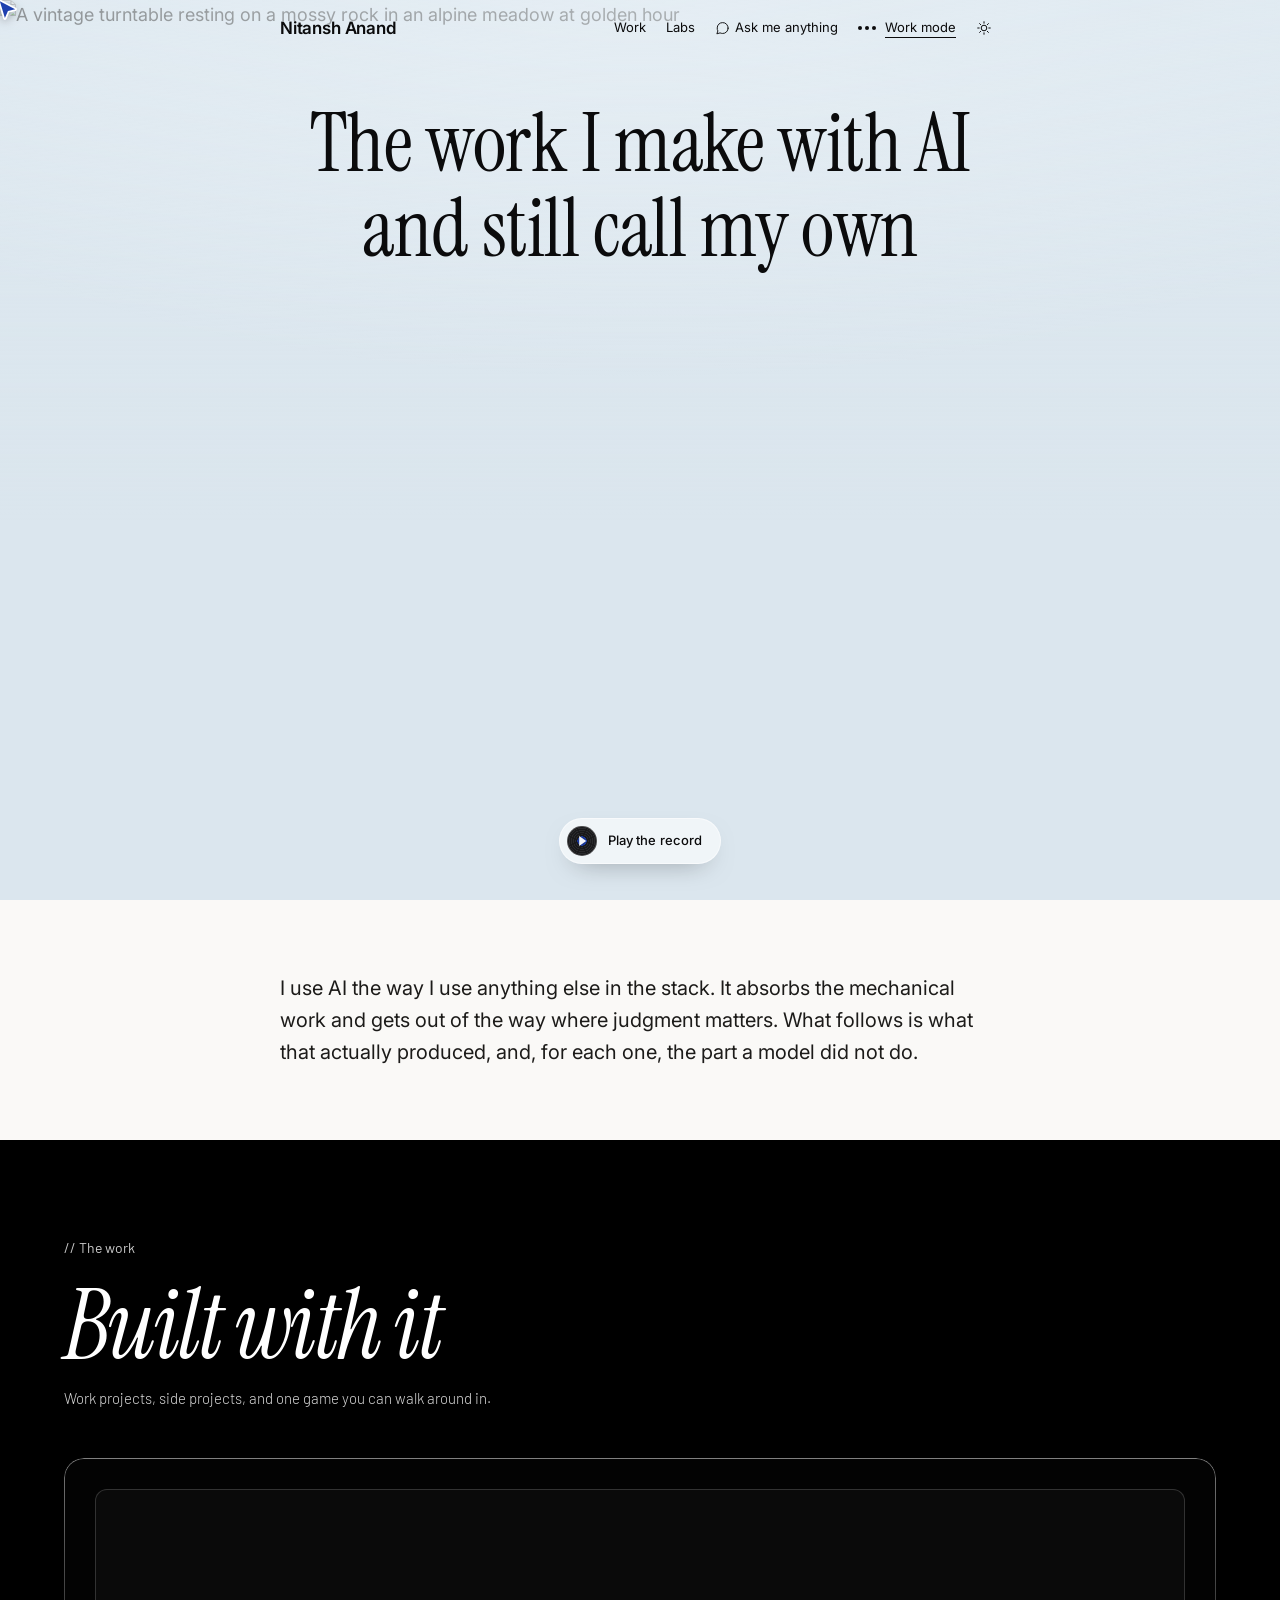
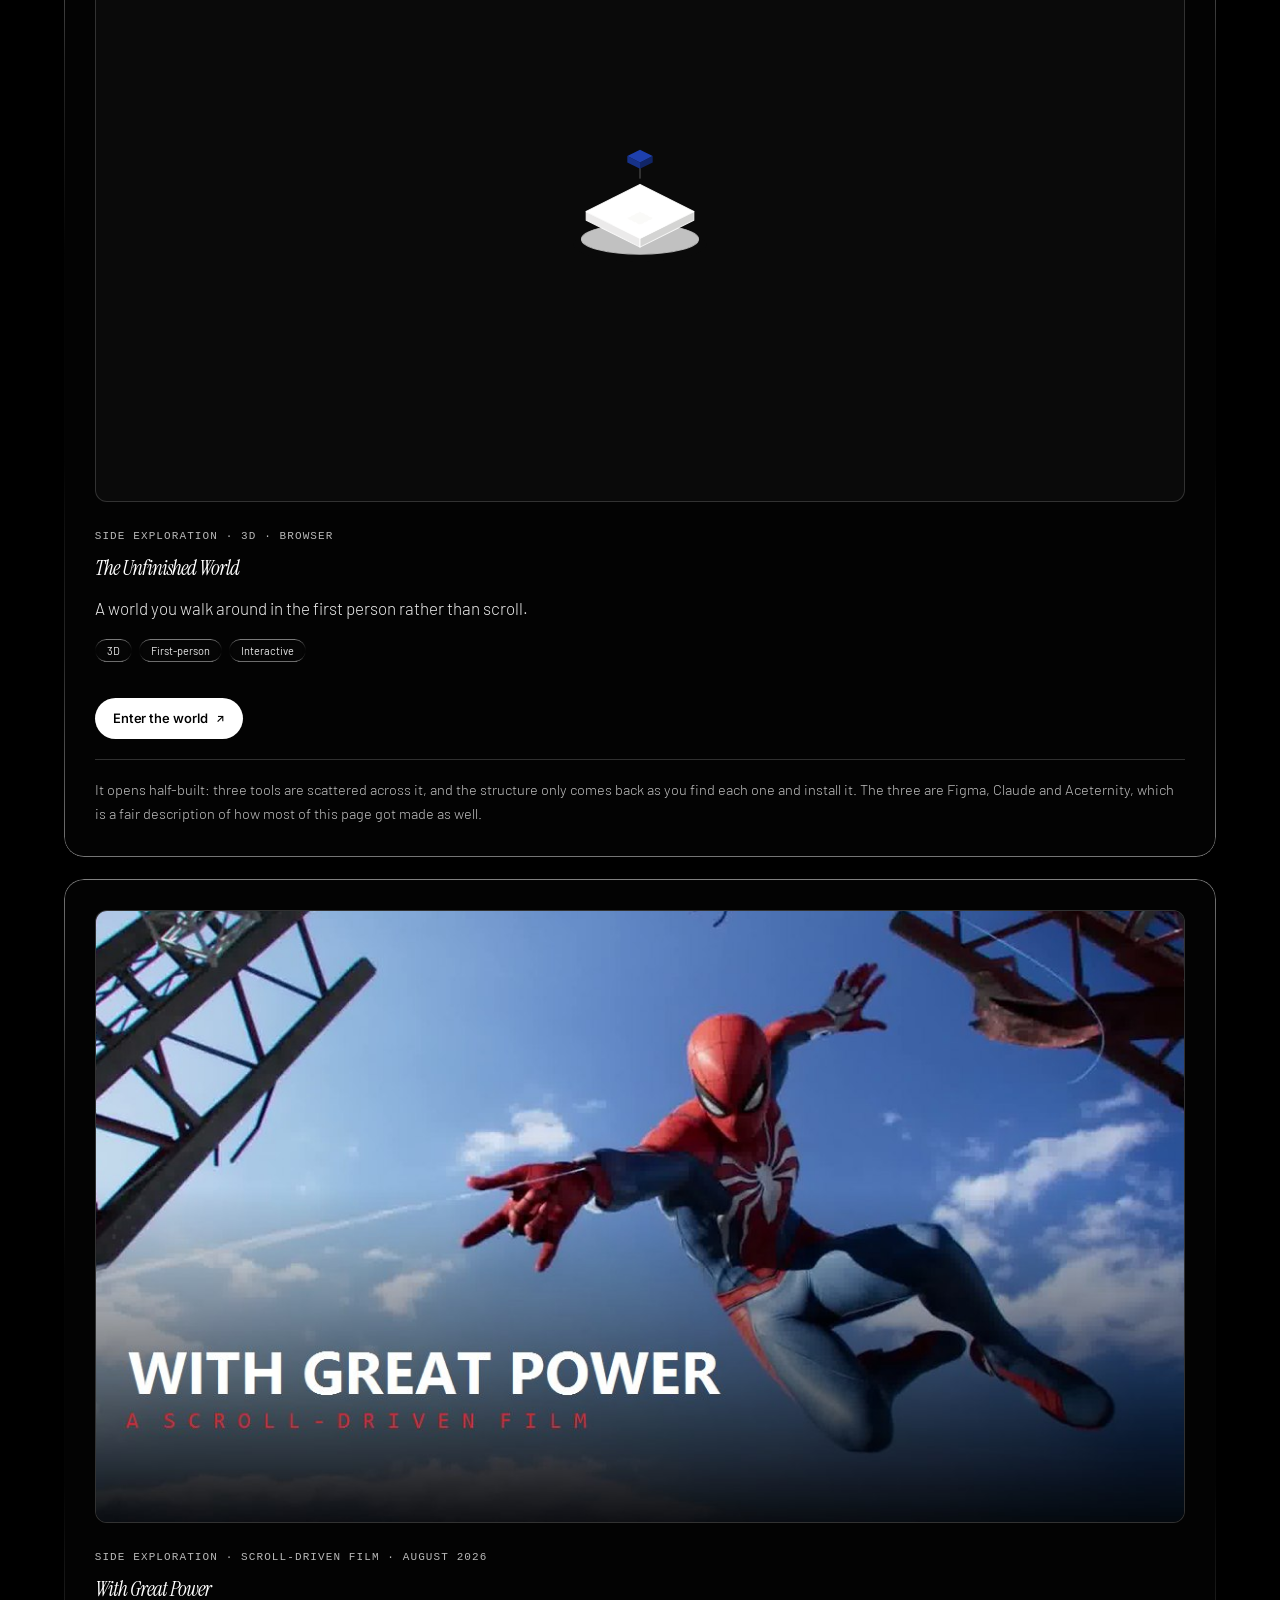
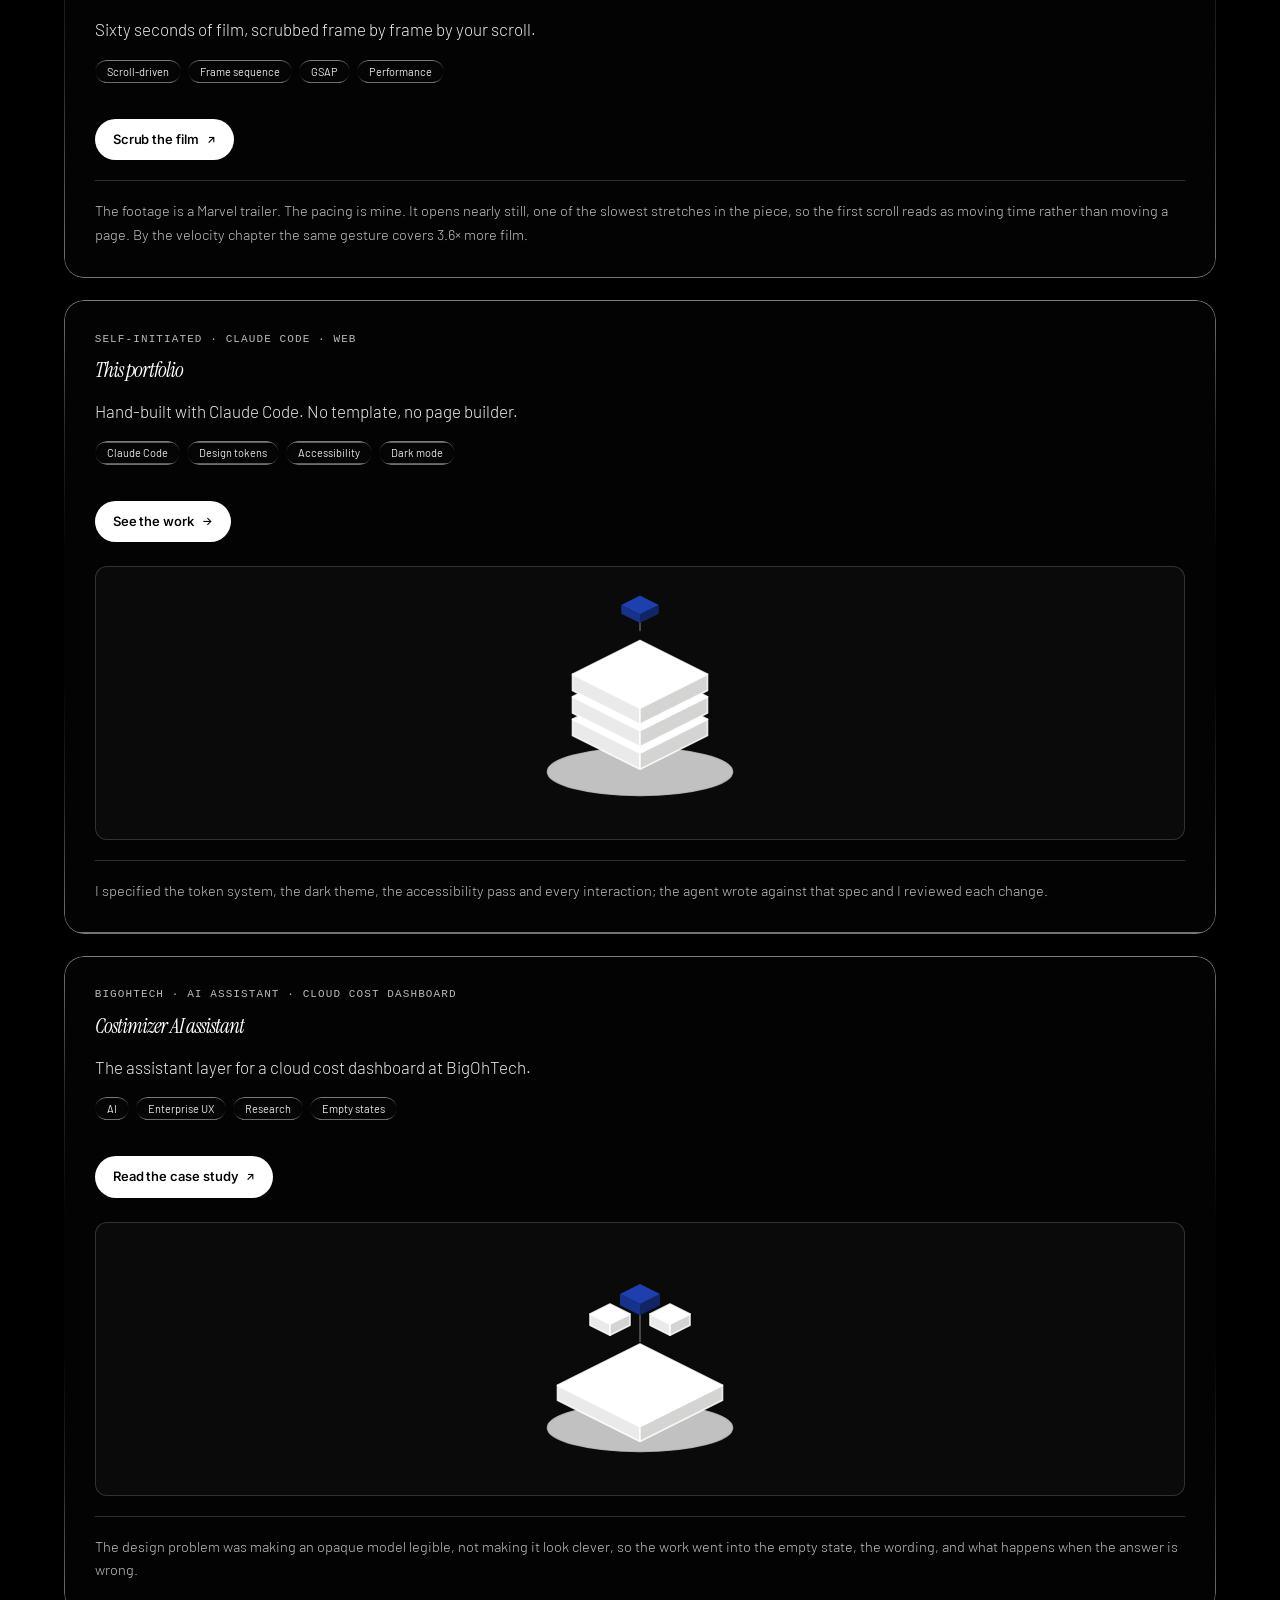
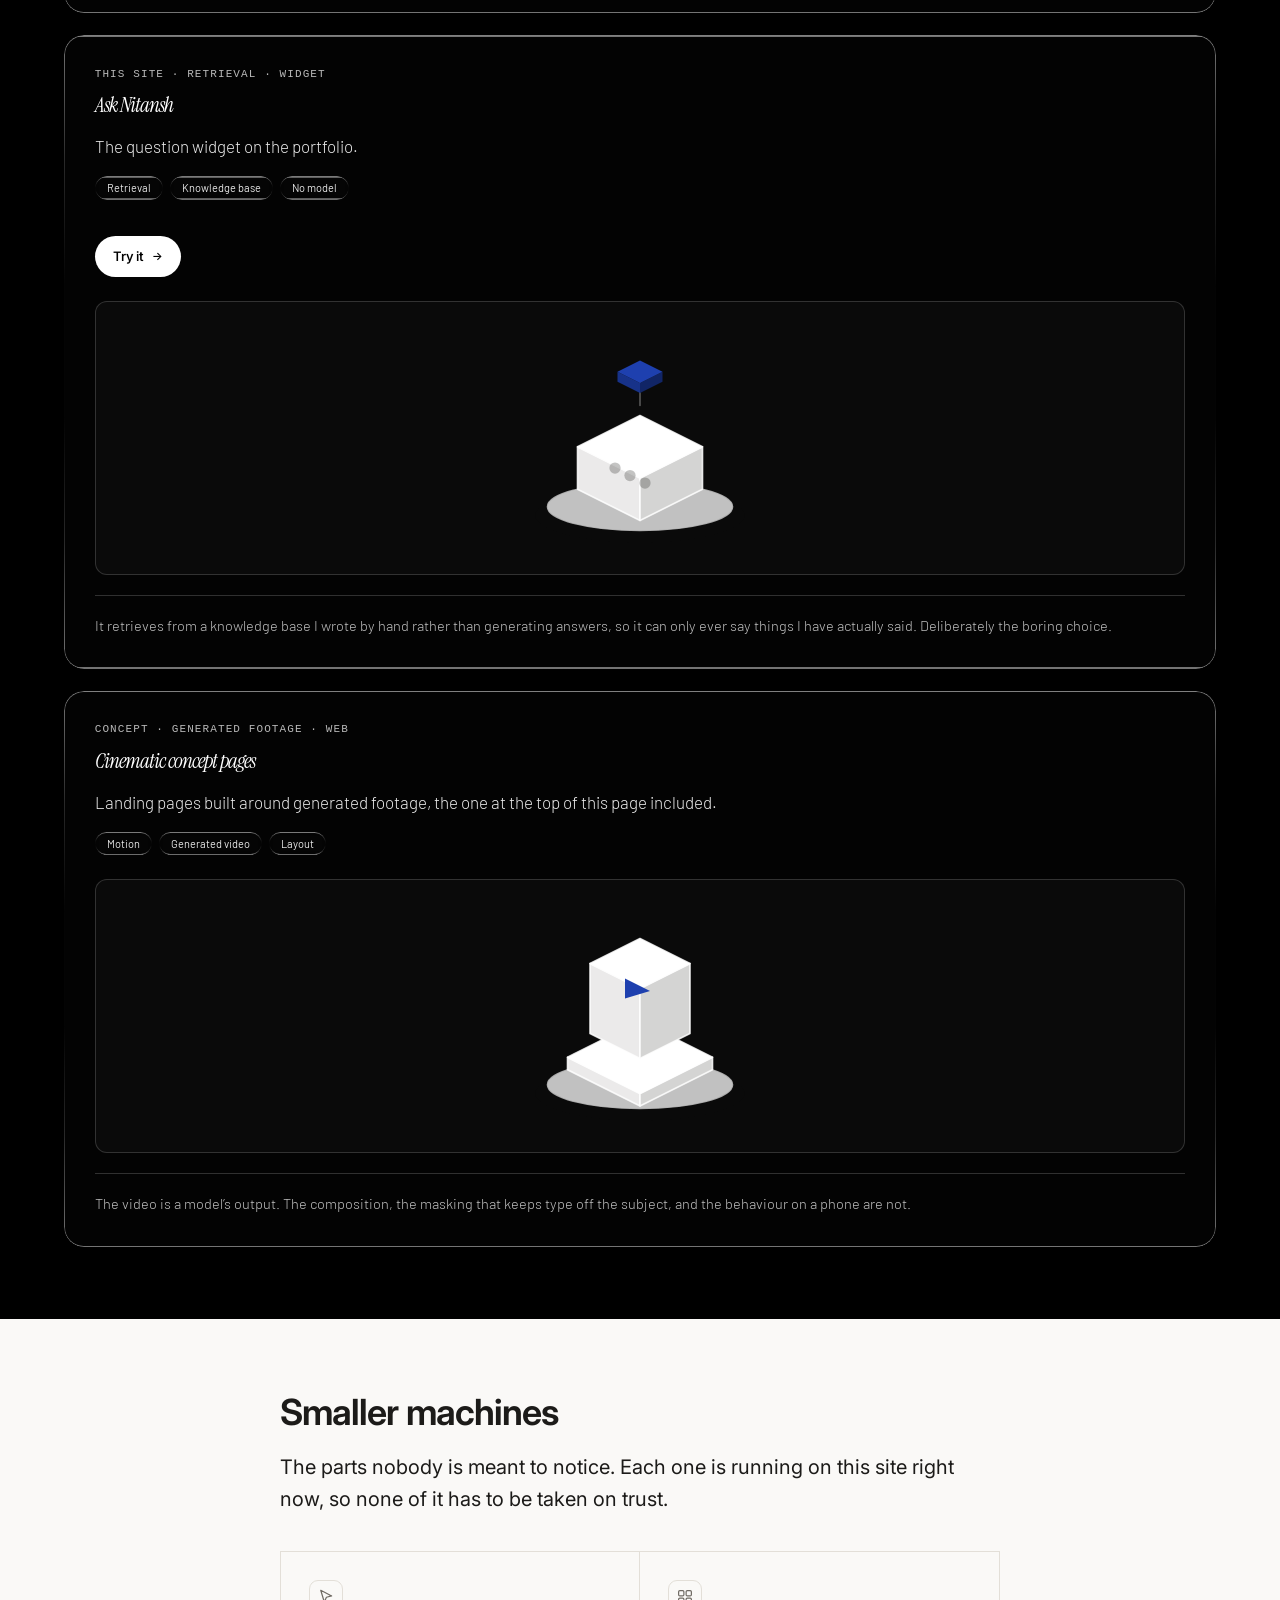
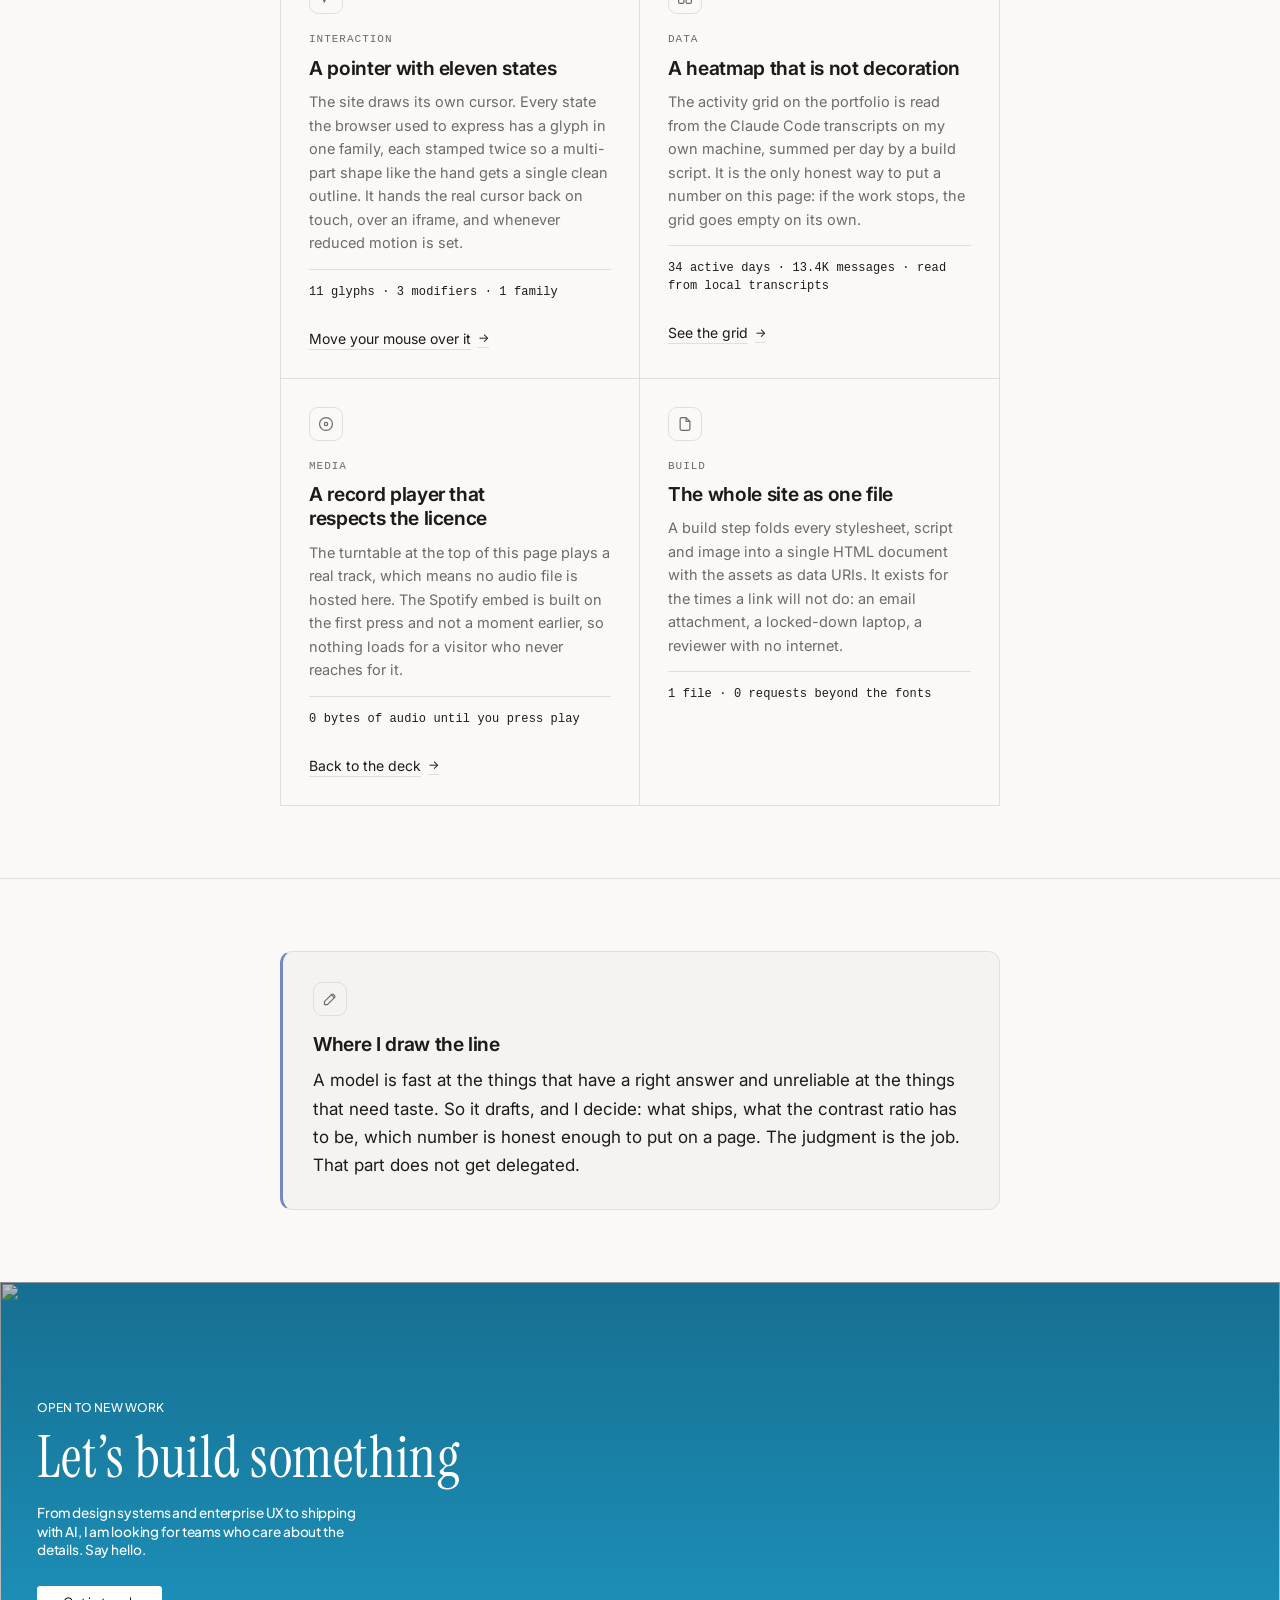
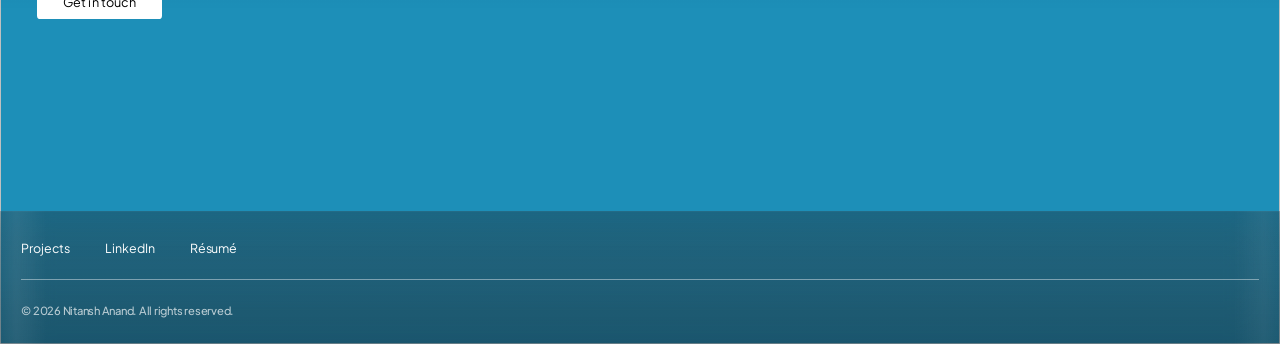
==== commit 2695eb9a: "Point canonical URLs at the live vercel.app host nitanshanand.com is not registered, so every canoni" ====
--- a/agent-mode.html
+++ b/agent-mode.html
@@ -6,12 +6,12 @@
 <title>Agent mode, what Nitansh Anand builds with AI</title>
 <meta name="description" content="The work Nitansh Anand makes with AI in the loop: design systems, interfaces and tools shipped with agentic tooling." />
 <meta name="color-scheme" content="light dark" />
-<link rel="canonical" href="https://nitanshanand.com/agent-mode.html" />
+<link rel="canonical" href="https://nitanshanand.vercel.app/agent-mode.html" />
 
 <!-- Social preview. og:image is intentionally omitted until there are real
      1200x630 cards; a badly cropped one reads worse than a text preview. -->
 <meta property="og:type" content="website" />
-<meta property="og:url" content="https://nitanshanand.com/agent-mode.html" />
+<meta property="og:url" content="https://nitanshanand.vercel.app/agent-mode.html" />
 <meta property="og:title" content="Agent mode, what Nitansh Anand builds with AI" />
 <meta property="og:description" content="The work Nitansh Anand makes with AI in the loop: design systems, interfaces and tools shipped with agentic tooling." />
 <meta property="og:site_name" content="Nitansh Anand" />
--- a/styles.css
+++ b/styles.css
@@ -2635,6 +2635,15 @@
 }
 .contact-link:hover { text-decoration-color: var(--color-accent); }
 .contact-link .arrow { transition: transform var(--dur-tap) var(--ease-calm); }
+/* The LinkedIn mark rides with the label. currentColor rather than the brand
+   blue, because --color-linkedin is aliased to the site accent everywhere
+   else: this page deliberately does not borrow other companies' palettes. */
+.contact-mark {
+  flex: none;
+  width: 16px;
+  height: 16px;
+}
+
 .contact-link:hover .arrow { transform: translate(1px, -1px); }
 
 .contact-status {
@@ -2656,15 +2665,23 @@
   max-width: 58ch;
 }
 
-/* The row reads as motion passing behind the page, so it ignores the gutter
-   and runs to both viewport edges. Being a direct child of the padded
-   .section (not of .col-wide) is what makes a plain negative gutter land
-   exactly on the edges at every width. */
+/* The row is framed by the same dotted verticals as everything else, so it
+   clips on the 784px rail rather than running to the viewport edges. That
+   width is body::before's own; if the rail moves, move this with it. */
+/* The wrapper cancels the section gutter so its box is the body's, which is
+   what body::before measures against. Without it "100%" is the padded content
+   box and the row sits inside the lines at every width below about 912px. */
+.tk-bleed {
+  margin-inline: calc(var(--gutter) * -1);
+  margin-top: clamp(1.6rem, 3.2vw, 2.4rem);
+}
+
 .tk-marquee {
   --tk-gap: clamp(0.65rem, 1.4vw, 1.05rem);
-  margin-top: clamp(1.6rem, 3.2vw, 2.4rem);
-  margin-inline: calc(var(--gutter) * -1);
-  /* Hard clip at both viewport edges: tiles are cut, not faded out. */
+  /* Identical formula to body::before, so the clip lands on the lines. */
+  width: min(100% - 2rem, 784px);
+  margin-inline: auto;
+  /* Hard clip on the rail: tiles are cut at the lines, not faded out. */
   overflow: hidden;
 }
 
@@ -2728,8 +2745,109 @@
   .tk-row { animation: none; }
   .tk-marquee {
     overflow-x: auto;
-    padding-inline: var(--gutter);
     scrollbar-width: thin;
   }
   .tk-track[aria-hidden="true"] { display: none; }
 }
+
+/* =========================================================================
+   About
+   ========================================================================= */
+
+/* Deliberately NOT two columns. The site's measure is 720px, which left the
+   copy column at 346px, wrapping every five words, and widening the section to
+   fix that pushed its left edge off the rail every other section sits on. So
+   the copy keeps the full measure and the facts go underneath. */
+.about-grid { display: block; }
+
+.about-title { margin-top: 10px; }
+.about-lede { margin-top: 18px; max-width: 64ch; }
+/* The second paragraph supports the first rather than competing with it. */
+.about-lede + .about-lede { color: var(--color-soft); }
+
+.about-actions {
+  display: flex;
+  flex-wrap: wrap;
+  gap: 12px;
+  margin-top: 28px;
+}
+
+/* Same shape as the contact buttons, outlined rather than filled: this is a
+   secondary invitation, the primary one is still "Email me". */
+.about-btn {
+  display: inline-flex;
+  align-items: center;
+  gap: 8px;
+  padding: 12px 20px;
+  border: 1px solid var(--color-hairline);
+  border-radius: 999px;
+  background: none;
+  color: inherit;
+  font: inherit;
+  font-size: 14.5px;
+  cursor: pointer;
+  text-decoration: none;
+  transition: border-color var(--dur-ui), transform var(--dur-tap) var(--ease-calm);
+}
+.about-btn:hover { border-color: var(--color-accent); transform: translateY(-1px); }
+.about-btn:focus-visible { outline: 2px solid var(--color-accent); outline-offset: 2px; }
+.about-btn .arrow { transition: transform var(--dur-tap) var(--ease-calm); }
+.about-btn:hover .arrow { transform: translateY(1px); }
+
+/* ---- the fact list ---- */
+
+.about-meta {
+  display: grid;
+  grid-template-columns: minmax(0, 1fr);
+  margin: clamp(2rem, 4vw, 2.75rem) 0 0;
+  border: 1px solid var(--color-hairline);
+  border-radius: 16px;
+  background: var(--color-raised);
+  /* so the row dividers stop cleanly at the rounded corners */
+  overflow: hidden;
+}
+
+.about-row {
+  display: flex;
+  align-items: center;
+  gap: 14px;
+  padding: clamp(1rem, 2vw, 1.3rem) clamp(1.05rem, 2.2vw, 1.45rem);
+}
+.about-row { border-top: 1px solid var(--color-hairline); }
+.about-row:first-child { border-top: 0; }
+
+.about-icon {
+  display: grid;
+  place-items: center;
+  flex: none;
+  width: 38px;
+  height: 38px;
+  border-radius: 10px;
+  background: color-mix(in srgb, var(--color-accent) 13%, transparent);
+  color: var(--color-accent);
+}
+.about-icon svg { width: 19px; height: 19px; }
+
+.about-label {
+  color: var(--color-soft);
+  font-size: 11.5px;
+  font-weight: 640;
+  letter-spacing: 0.13em;
+  line-height: 1.4;
+  text-transform: uppercase;
+}
+.about-value {
+  margin: 3px 0 0;
+  font-size: 15.5px;
+  line-height: 1.45;
+}
+
+/* The two columns stop earning their keep once the fact values start wrapping
+   onto three lines, which happens well before the usual tablet breakpoint. */
+/* Two facts abreast once there is room: every value then fits on one line,
+   which four stacked full-width rows did not achieve any better. */
+@media (min-width: 560px) {
+  .about-meta { grid-template-columns: repeat(2, minmax(0, 1fr)); }
+  .about-row:nth-child(-n + 2) { border-top: 0; }
+  .about-row:nth-child(even) { border-left: 1px solid var(--color-hairline); }
+}
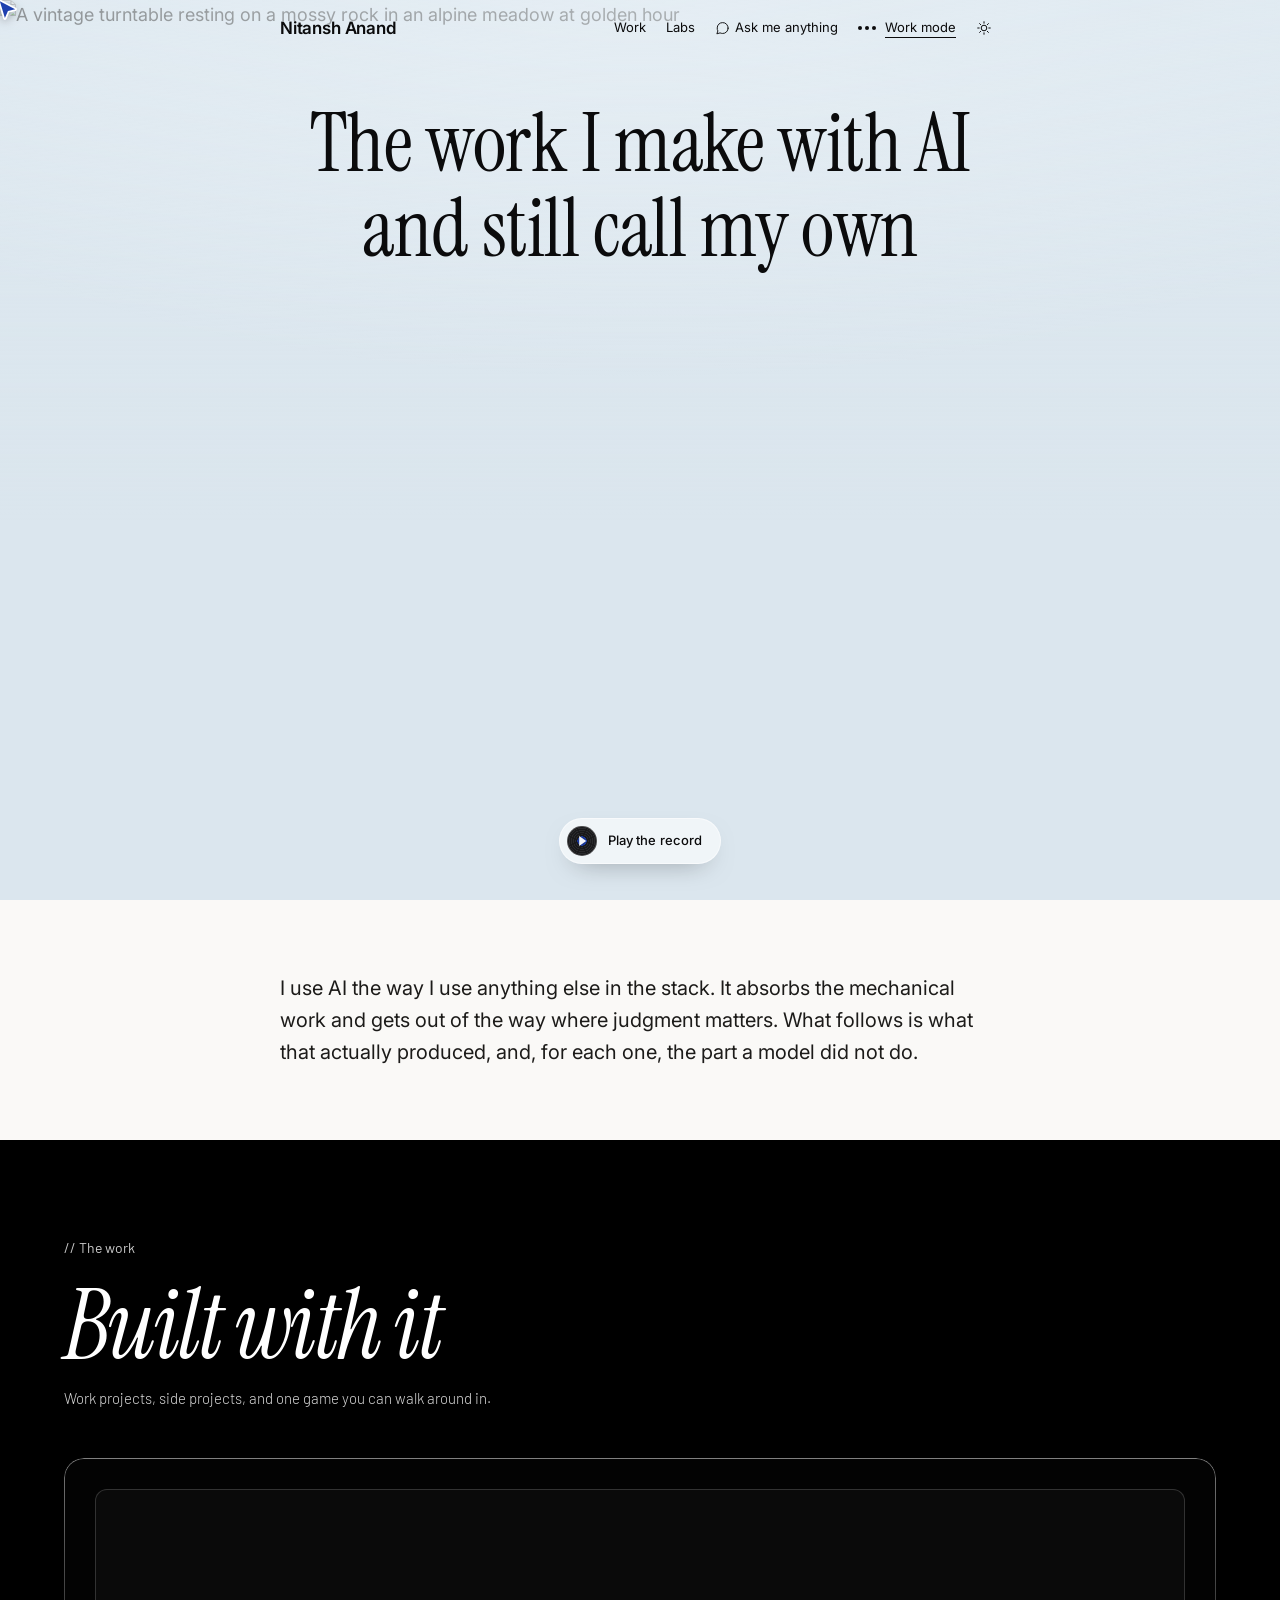
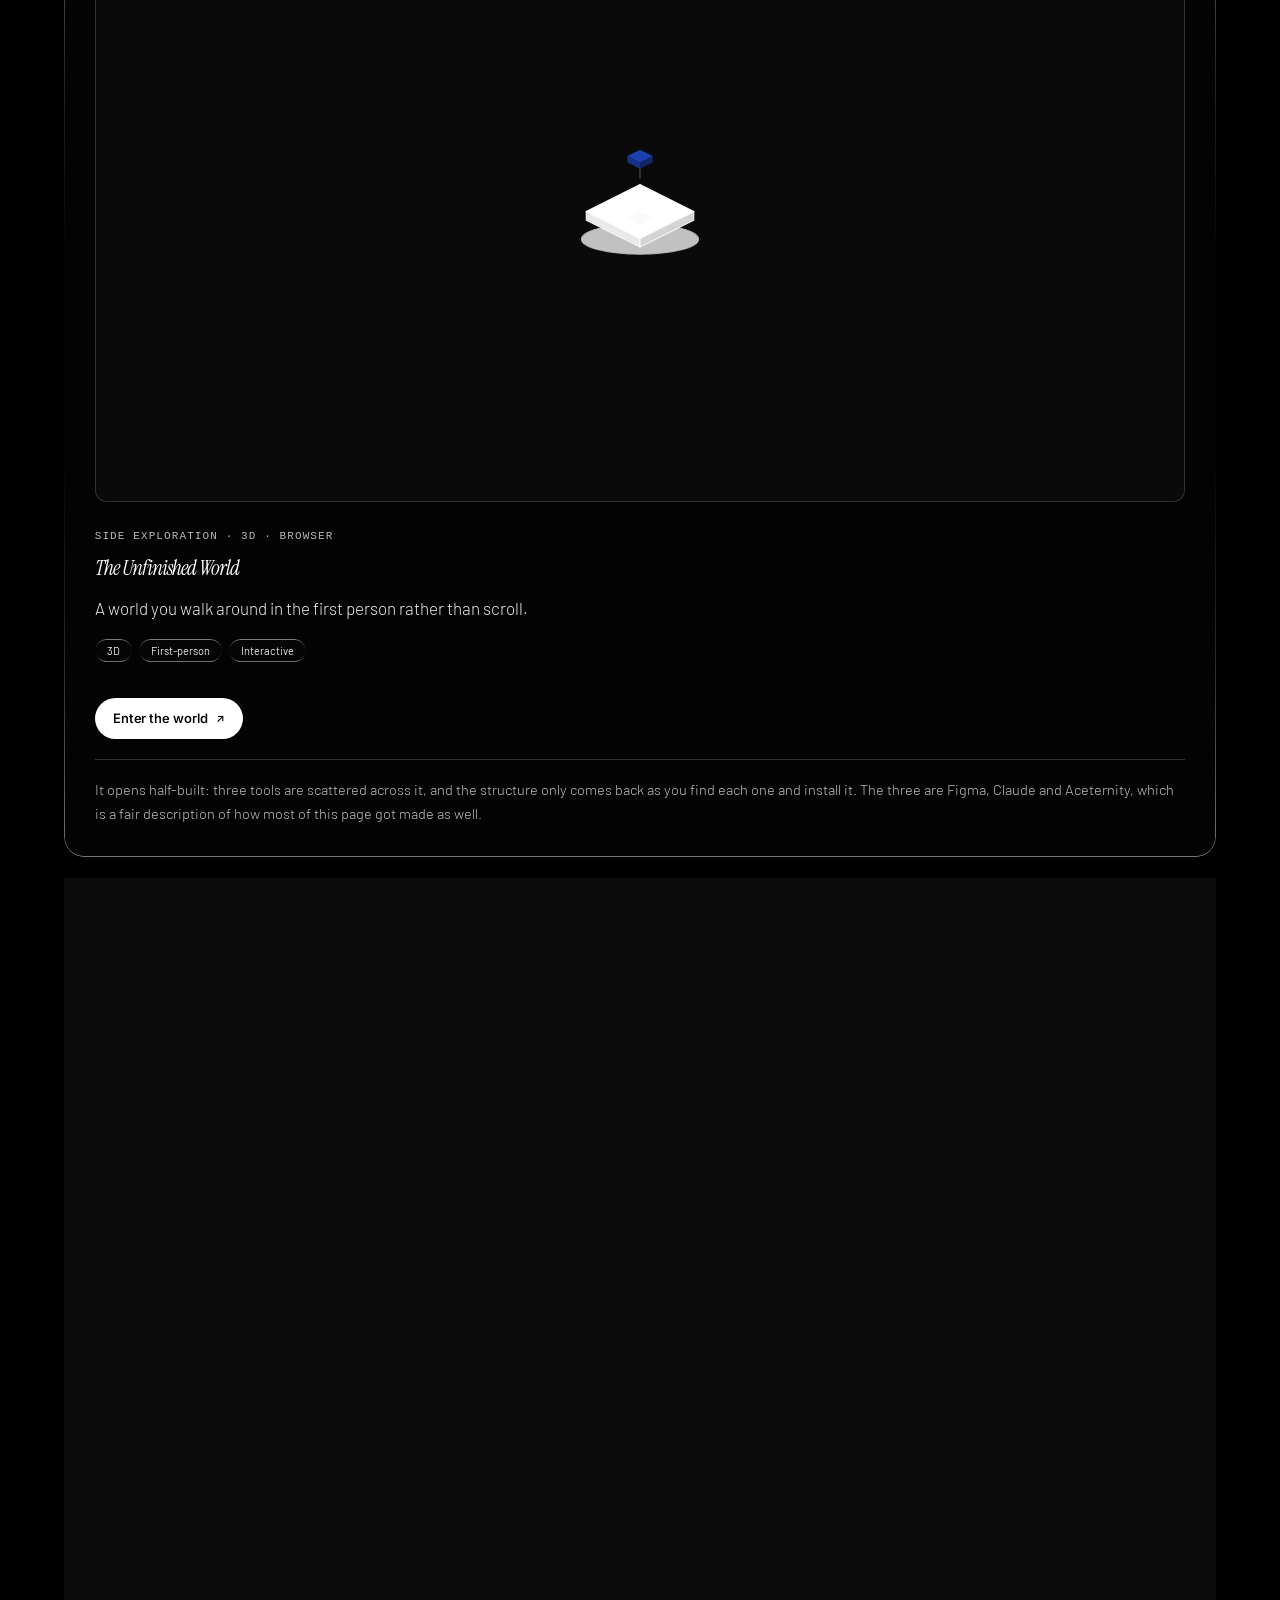
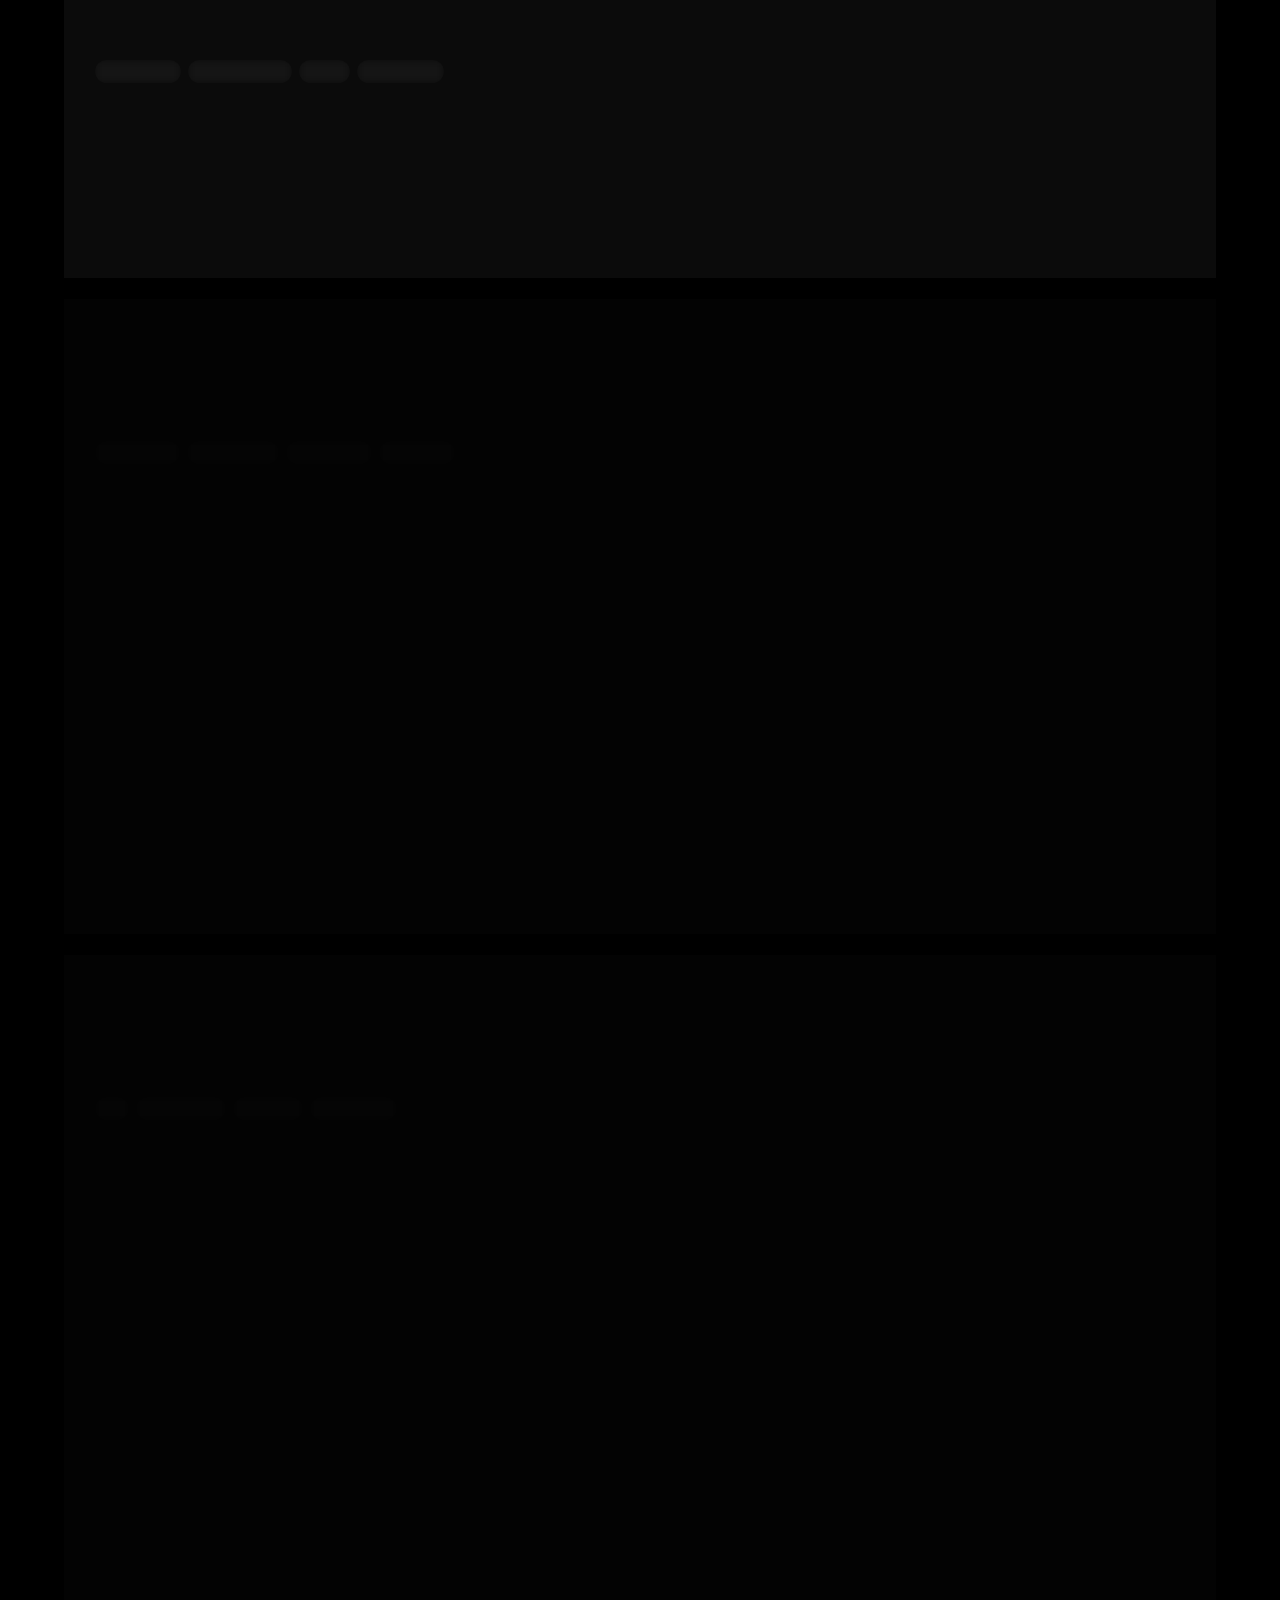
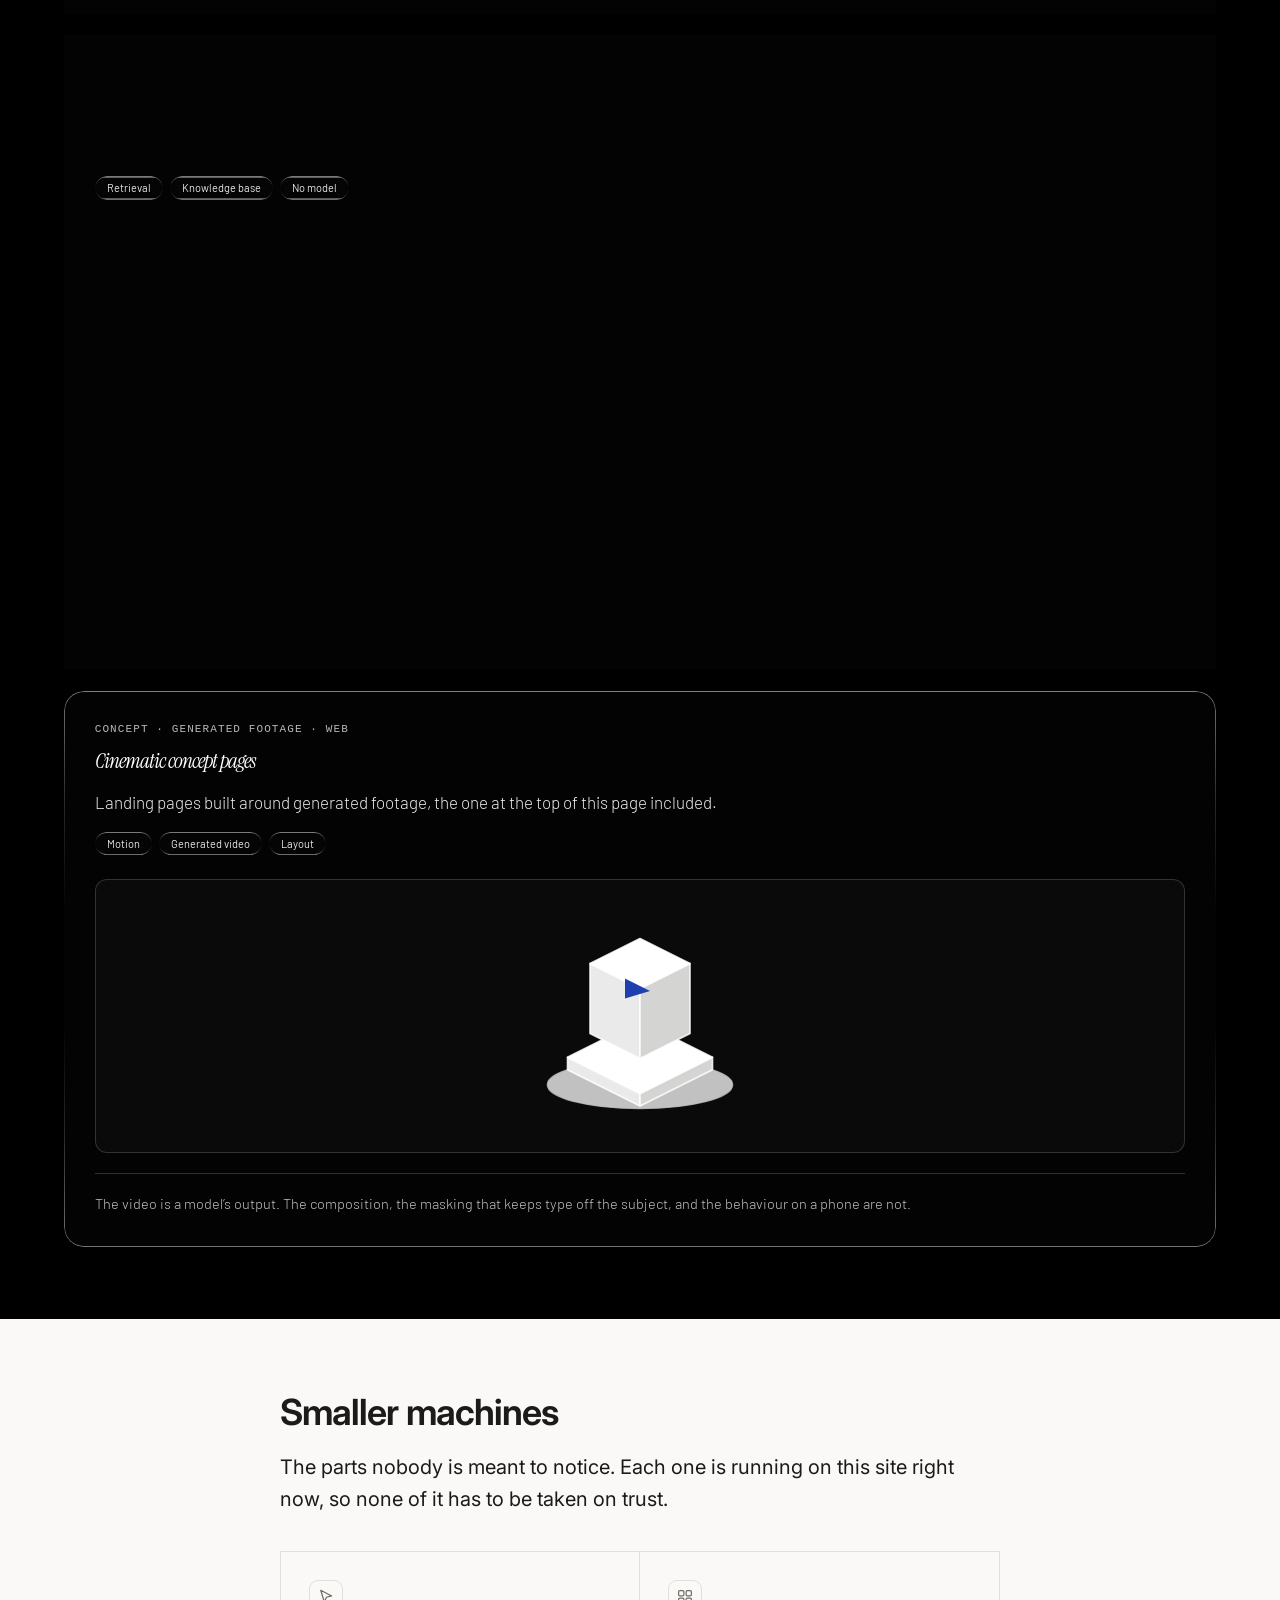
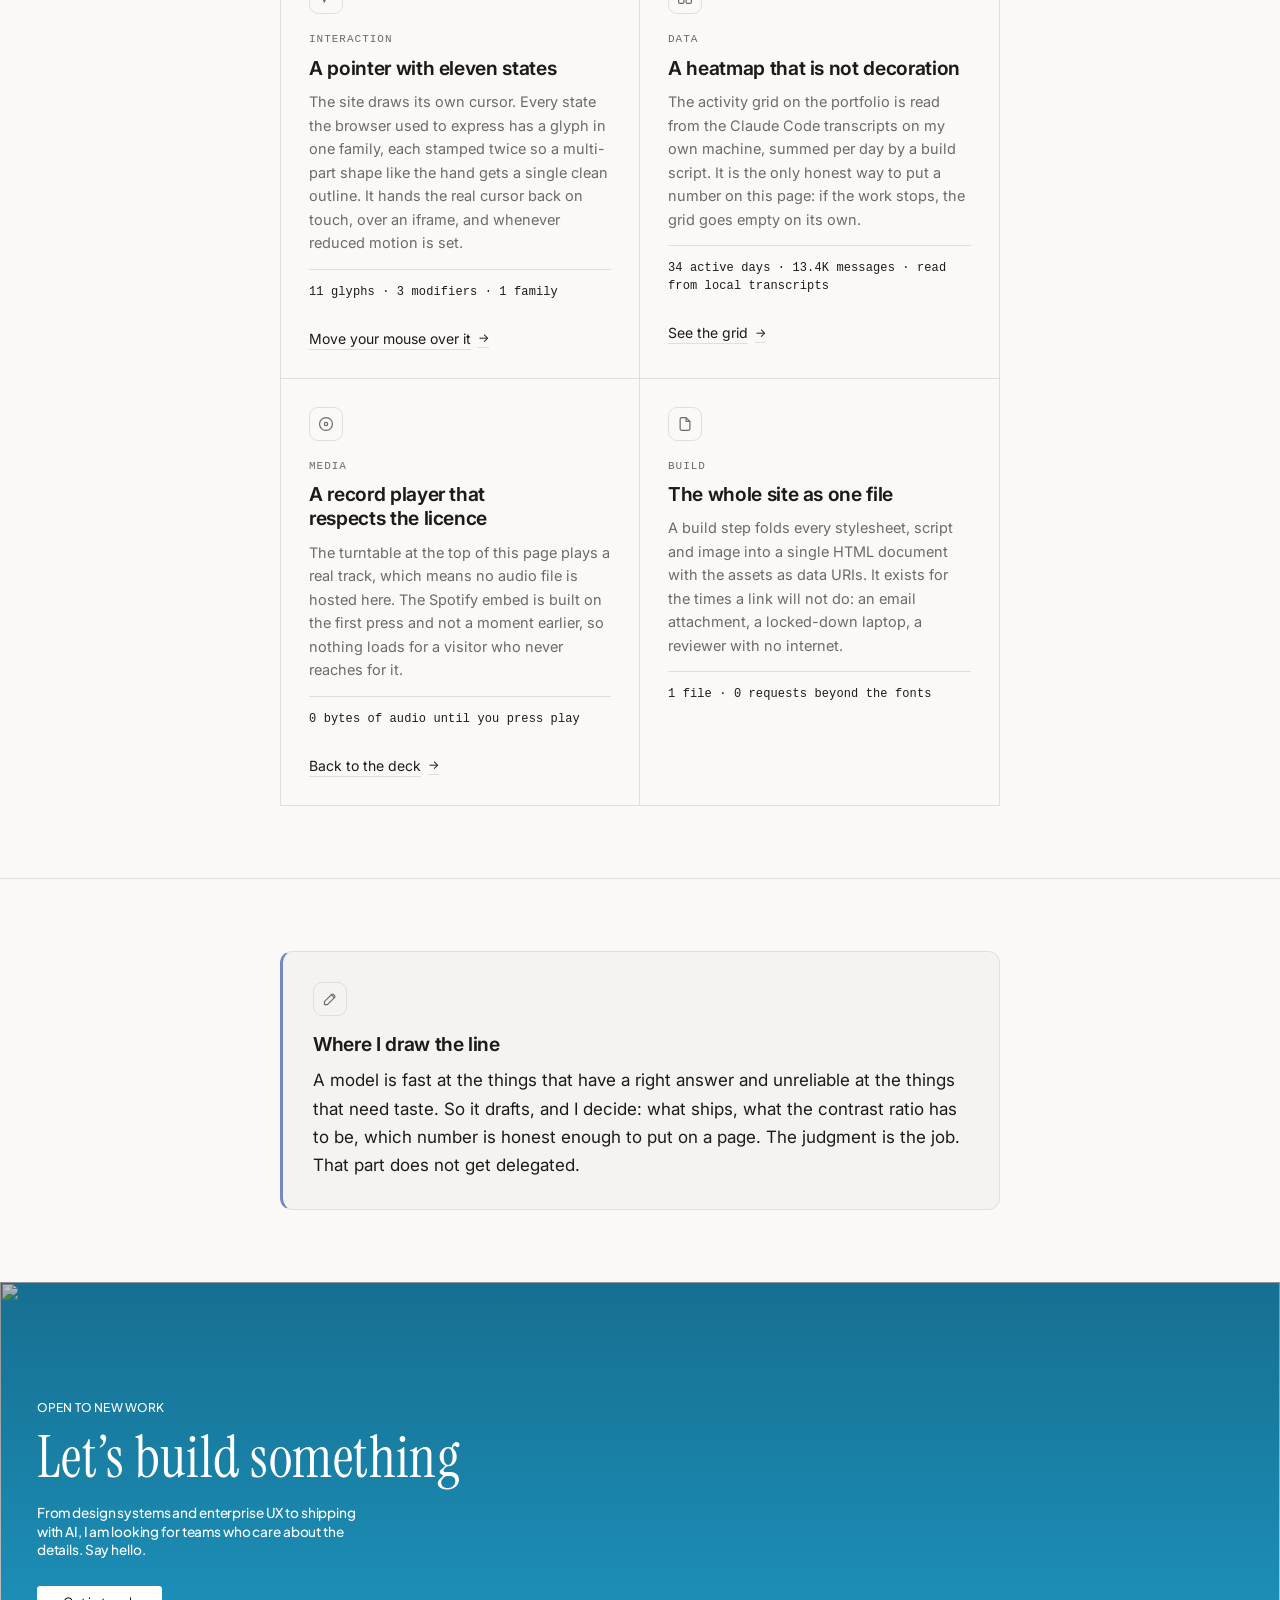
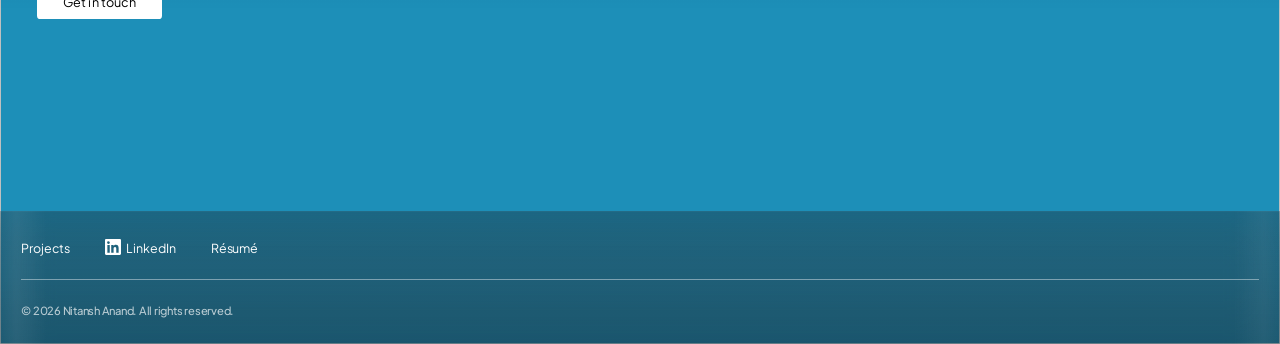
==== commit 45f19528: "Add shipped-for logo row, mobile bottom nav, and a real footer Bottom nav, phones only. The header's" ====
--- a/agent-mode.html
+++ b/agent-mode.html
@@ -365,7 +365,7 @@
   <div class="fx-inner">
     <nav class="fx-links" aria-label="Footer">
       <a href="index.html#career">Projects</a>
-      <a href="https://linkedin.com/in/nitansh10" target="_blank" rel="noopener">LinkedIn</a>
+      <a href="https://linkedin.com/in/nitansh10" target="_blank" rel="noopener"><svg class="li-mark" viewBox="0 0 24 24" fill="currentColor" aria-hidden="true"><path d="M20.45 20.45h-3.56v-5.57c0-1.33-.02-3.04-1.85-3.04-1.85 0-2.14 1.45-2.14 2.94v5.67H9.35V9h3.41v1.56h.05c.48-.9 1.64-1.85 3.37-1.85 3.6 0 4.27 2.37 4.27 5.46v6.28ZM5.34 7.43a2.07 2.07 0 1 1 0-4.13 2.07 2.07 0 0 1 0 4.13Zm1.78 13.02H3.56V9h3.56v11.45ZM22.22 0H1.77C.79 0 0 .77 0 1.73v20.54C0 23.23.79 24 1.77 24h20.45c.98 0 1.78-.77 1.78-1.73V1.73C24 .77 23.2 0 22.22 0Z"/></svg>LinkedIn</a>
       <a href="Nitansh-Anand-Resume.pdf" download>R&eacute;sum&eacute;</a>
     </nav>
 
--- a/styles.css
+++ b/styles.css
@@ -1320,13 +1320,18 @@
 
   .home-heading { gap: 14px; }
   .home-title { font-size: clamp(1.9rem, 7.5vw, 2.75rem); }
-  .hero-widget { width: 58px; padding: 7px; }
+  /* No padding: the photo is object-fit:cover, so any padding here shows the
+     widget's own background as a ring around it. */
+  .hero-widget { width: 58px; }
 
   .home-intro { font-size: 15px; line-height: 1.85; }
 
   .ask-launcher { padding: 9px 14px; gap: 10px; }
   .ask-launcher-copy { display: block; }
-  .ask-hint { display: block; line-height: 1.4; }
+  /* The hint is four topics long and wrapped to three lines in a pill this
+     narrow. "Ask me anything." carries the affordance on its own, and dropping
+     it from the a11y tree shortens the button's name rather than padding it. */
+  .ask-hint { display: none; }
 
   .activity-months { font-size: 9px; }
 
@@ -1720,6 +1725,9 @@
 
 @keyframes ask-panel-in  { from { opacity: 0; transform: translateX(100%); } to { opacity: 1; transform: none; } }
 @keyframes ask-panel-out { from { opacity: 1; transform: none; } to { opacity: 0; transform: translateX(100%); } }
+/* Phones get a sheet instead: it rises from the edge the thumb is nearest. */
+@keyframes ask-sheet-in  { from { opacity: 0; transform: translateY(100%); } to { opacity: 1; transform: none; } }
+@keyframes ask-sheet-out { from { opacity: 1; transform: none; } to { opacity: 0; transform: translateY(100%); } }
 /* ask-card-in still drives the phone sheet, which rises rather than slides. */
 @keyframes ask-card-in { from { opacity: 0; transform: translateY(14px) scale(0.975); } to { opacity: 1; transform: none; } }
 @keyframes ask-msg-in  { from { opacity: 0; transform: translateY(6px); } to { opacity: 1; transform: none; } }
@@ -2099,10 +2107,11 @@
 .ask-card button:focus-visible,
 .ask-card a:focus-visible { outline: 2px solid var(--color-accent); outline-offset: 2px; }
 
-/* ---- phones: still a sidebar, just a full-width one ----
-       A 375px viewport has no room for a panel beside the page, so the
-       drawer takes the width. It keeps the side-panel entrance and the
-       scrim, rather than turning into a different component. */
+/* ---- phones: full screen, rising from the bottom ----
+       A side entrance on a 375px viewport fights the platform: sheets on a
+       phone rise from the bottom, where the thumb already is. The panel then
+       takes the whole screen, so the conversation gets every pixel rather
+       than competing with a page nobody is reading at that point. */
 @media (max-width: 600px) {
   .ask-widget { pointer-events: auto; }
   .ask-scrim {
@@ -2115,10 +2124,20 @@
     animation: document-in 0.28s both;
   }
   .ask-card {
+    /* top:0 against bottom:0 fills the screen, so no explicit height is
+       needed and the base rule's collapse warning does not apply. */
     --ask-top: 0px;
-    width: min(420px, 100%);
-    border-left: 1px solid var(--color-hairline);
+    --ask-shadow: none;
+    left: 0;
+    width: 100%;
+    border-left: 0;
+    /* Nothing is left behind it to separate from, so the edge treatment and
+       the corner radius both go. */
+    border-radius: 0;
+    animation: ask-sheet-in 0.34s cubic-bezier(0.16, 1, 0.3, 1) both;
   }
+  .ask-card.is-leaving { animation: ask-sheet-out 0.22s var(--ease-exit) both; }
+  .theme-dark .ask-card { --ask-shadow: none; }
   .ask-starters { grid-template-columns: repeat(2, minmax(0, 1fr)); }
 }
 
@@ -2638,11 +2657,18 @@
 /* The LinkedIn mark rides with the label. currentColor rather than the brand
    blue, because --color-linkedin is aliased to the site accent everywhere
    else: this page deliberately does not borrow other companies' palettes. */
-.contact-mark {
+/* The LinkedIn mark, wherever a link sends someone to LinkedIn. currentColor
+   rather than the brand blue, because --color-linkedin is aliased to the site
+   accent everywhere else: this page does not borrow other companies' palettes. */
+.li-mark {
   flex: none;
+  display: inline-block;
   width: 16px;
   height: 16px;
-}
+  vertical-align: -0.17em;
+  margin-right: 5px;
+}
+.contact-link .li-mark, .about-btn .li-mark { margin-right: 0; }
 
 .contact-link:hover .arrow { transform: translate(1px, -1px); }
 
@@ -2762,8 +2788,6 @@
 
 .about-title { margin-top: 10px; }
 .about-lede { margin-top: 18px; max-width: 64ch; }
-/* The second paragraph supports the first rather than competing with it. */
-.about-lede + .about-lede { color: var(--color-soft); }
 
 .about-actions {
   display: flex;
@@ -2851,3 +2875,355 @@
   .about-row:nth-child(-n + 2) { border-top: 0; }
   .about-row:nth-child(even) { border-left: 1px solid var(--color-hairline); }
 }
+
+/* =========================================================================
+   Contact actions, small screens
+
+   Four items in one wrapping flex row broke two ways on a phone: the wrap
+   point moved with the viewport (at 390px Resume was orphaned on its own
+   line), and the two text links rendered 25px tall against a 44px minimum
+   touch target. A 2x2 grid of identical pills fixes both, and the primary
+   action stays primary through its accent fill rather than through size.
+   ========================================================================= */
+
+@media (max-width: 600px) {
+  .contact-actions {
+    display: grid;
+    grid-template-columns: repeat(2, minmax(0, 1fr));
+    gap: 10px;
+  }
+
+  .contact-actions > * {
+    display: inline-flex;
+    align-items: center;
+    justify-content: center;
+    min-height: 46px;
+    padding: 0 12px;
+    border-radius: 999px;
+    font-size: 14.5px;
+    text-align: center;
+  }
+
+  /* The links become buttons here, so they take the border and drop the
+     underline that distinguished them when they sat in a text row. */
+  .contact-actions .contact-link {
+    gap: 6px;
+    border: 1px solid var(--color-hairline);
+    text-decoration: none;
+  }
+  .contact-actions .contact-link:hover { border-color: var(--color-accent); }
+}
+
+/* Bulleted evidence under an answer's opening verdict. */
+.ask-list {
+  margin: 8px 0 0;
+  padding: 0;
+  list-style: none;
+  display: grid;
+  gap: 6px;
+}
+.ask-list li {
+  position: relative;
+  padding-left: 15px;
+  line-height: 1.55;
+}
+.ask-list li::before {
+  content: "";
+  position: absolute;
+  left: 3px;
+  top: 0.68em;
+  width: 4px;
+  height: 4px;
+  border-radius: 50%;
+  background: var(--color-accent);
+}
+.ask-msg--reply strong { font-weight: 650; }
+
+/* ---- pinned shortcuts under the conversation ---- */
+
+.ask-cta {
+  display: flex;
+  align-items: center;
+  flex-wrap: wrap;
+  gap: 8px;
+  /* 12px matches .ask-composer, so the row sits on the panel rhythm. The
+     rule runs full bleed on purpose: inset content, edge-to-edge divider. */
+  padding: 11px 12px;
+  border-bottom: 1px solid var(--color-hairline);
+}
+
+.ask-cta-label {
+  margin-right: 2px;
+  color: var(--color-soft);
+  font-size: 10.5px;
+  font-weight: 640;
+  letter-spacing: 0.13em;
+  text-transform: uppercase;
+}
+
+.ask-cta-btn {
+  display: inline-flex;
+  align-items: center;
+  gap: 6px;
+  padding: 7px 13px;
+  border: 1px solid var(--color-hairline);
+  border-radius: 999px;
+  color: inherit;
+  font-size: 13px;
+  font-weight: 500;
+  text-decoration: none;
+  white-space: nowrap;
+  transition: border-color var(--dur-ui), background var(--dur-ui);
+}
+.ask-cta-btn:hover { border-color: var(--color-accent); background: var(--color-sunken); }
+.ask-cta-btn:focus-visible { outline: 2px solid var(--color-accent); outline-offset: 2px; }
+.ask-cta-btn svg { width: 14px; height: 14px; flex: none; }
+
+/* ---- voice input ---- */
+
+.ask-mic {
+  display: grid;
+  place-items: center;
+  flex: none;
+  width: 38px;
+  height: 38px;
+  border: 1px solid var(--color-hairline);
+  border-radius: 999px;
+  background: none;
+  color: var(--color-soft);
+  cursor: pointer;
+  transition: border-color var(--dur-ui), color var(--dur-ui), background var(--dur-ui);
+}
+.ask-mic:hover { border-color: var(--color-ink); color: var(--color-ink); }
+.ask-mic:focus-visible { outline: 2px solid var(--color-accent); outline-offset: 2px; }
+.ask-mic svg { width: 17px; height: 17px; }
+
+/* Listening: the only state where the control is doing something the visitor
+   cannot otherwise see, so it is the only one that animates. */
+.ask-mic.is-live {
+  border-color: var(--color-accent);
+  background: color-mix(in srgb, var(--color-accent) 14%, transparent);
+  color: var(--color-accent);
+  animation: ask-mic-pulse 1.4s ease-in-out infinite;
+}
+@keyframes ask-mic-pulse {
+  0%, 100% { box-shadow: 0 0 0 0 color-mix(in srgb, var(--color-accent) 38%, transparent); }
+  50%      { box-shadow: 0 0 0 5px color-mix(in srgb, var(--color-accent) 0%, transparent); }
+}
+@media (prefers-reduced-motion: reduce) {
+  .ask-mic.is-live { animation: none; }
+}
+
+/* JKLU ships with white baked into the file, and unlike Maxlence its wordmark
+   is dark, so keying the white out would leave it invisible on the dark
+   ground. Framing it as a deliberate rounded tile is the honest fix: the white
+   then reads as a chip rather than as a stray rectangle behind the mark. */
+.career-logo img[src*="jklu"] {
+  padding: 2px;
+  border-radius: 6px;
+  background: #fff;
+}
+
+/* =========================================================================
+   Shipped for
+   ========================================================================= */
+
+/* No heading, so the section does not need a heading's worth of air. */
+.sh-section { padding-block: clamp(1.75rem, 3.2vw, 2.75rem); }
+
+/* Same bleed trick as the toolkit: cancel the gutter first so the rail's own
+   width formula has the body to measure, not the padded content box. */
+.sh-bleed { margin-inline: calc(var(--gutter) * -1); }
+
+.sh-marquee {
+  --sh-gap: clamp(2rem, 4.5vw, 3.5rem);
+  width: min(100% - 2rem, 784px);
+  margin-inline: auto;
+  overflow: hidden;
+}
+
+.sh-row {
+  display: flex;
+  width: max-content;
+  gap: var(--sh-gap);
+  animation: sh-scroll 34s linear infinite;
+}
+.sh-marquee:hover .sh-row { animation-play-state: paused; }
+
+.sh-track {
+  display: flex;
+  align-items: center;
+  gap: var(--sh-gap);
+  margin: 0;
+  padding: 0;
+  list-style: none;
+}
+
+/* Two identical tracks make the row 2T + gap, so a seamless loop travels
+   T + gap. -50% only covers T + gap/2, hence the extra half gap. */
+@keyframes sh-scroll {
+  to { transform: translateX(calc(-50% - (var(--sh-gap) / 2))); }
+}
+
+.sh-item { flex: none; display: flex; align-items: center; }
+
+/* Matched on height, not box: these marks have very different aspect ratios,
+   and a shared optical height is what makes them read as one set. */
+.sh-item img {
+  display: block;
+  width: auto;
+  height: clamp(19px, 2.2vw, 24px);
+}
+.sh-item img[src*="bigoh"] { height: clamp(21px, 2.5vw, 27px); }
+
+/* A hue-rotated invert shifted every colour, so the three marks that cannot
+   survive the dark ground get real variants instead: only their near-black
+   wordmark is recoloured (#2D2D2D and #1E1E1E / #231F20 -> the site's dark
+   ink), and every brand colour is left exactly as supplied. The other four
+   are already legible on both grounds and are never touched.
+
+   content: on a replaced element swaps the rendered image while the <img>
+   keeps its alt, so the accessible name does not change with the theme. */
+:root[data-theme="dark"] .sh-item img[src$="dgsign.svg"],
+.theme-dark .sh-item img[src$="dgsign.svg"] {
+  content: url("assets/logos/clients/dgsign-dark.svg");
+}
+:root[data-theme="dark"] .sh-item img[src$="digilawyer.svg"],
+.theme-dark .sh-item img[src$="digilawyer.svg"] {
+  content: url("assets/logos/clients/digilawyer-dark.svg");
+}
+:root[data-theme="dark"] .sh-item img[src$="igx.webp"],
+.theme-dark .sh-item img[src$="igx.webp"] {
+  content: url("assets/logos/clients/igx-dark.webp");
+}
+
+@media (prefers-reduced-motion: reduce) {
+  /* No animation means the duplicate track is just the list said twice. */
+  .sh-row { animation: none; }
+  .sh-marquee { overflow-x: auto; scrollbar-width: thin; }
+  .sh-track[aria-hidden="true"] { display: none; }
+}
+
+/* =========================================================================
+   Bottom navigation, phones only
+   ========================================================================= */
+
+.bottom-nav { display: none; }
+
+@media (max-width: 600px) {
+  .bottom-nav {
+    position: fixed;
+    left: 0;
+    right: 0;
+    bottom: 0;
+    z-index: 70;
+    display: grid;
+    grid-auto-flow: column;
+    grid-auto-columns: 1fr;
+    gap: 2px;
+    /* The bar sits on the home indicator, so it carries that clearance
+       itself rather than leaving a dead strip under it. */
+    padding: 6px 6px max(6px, env(safe-area-inset-bottom));
+    border-top: 1px solid var(--color-hairline);
+    background: color-mix(in srgb, var(--color-raised) 92%, transparent);
+    backdrop-filter: blur(12px);
+    -webkit-backdrop-filter: blur(12px);
+  }
+
+  .bn-item {
+    display: flex;
+    flex-direction: column;
+    align-items: center;
+    justify-content: center;
+    gap: 3px;
+    /* 48px, not 44: this is the thumb's primary target on the page. */
+    min-height: 48px;
+    padding: 4px 2px;
+    border: 0;
+    border-radius: 12px;
+    background: none;
+    color: var(--color-soft);
+    font: inherit;
+    font-size: 10.5px;
+    letter-spacing: 0.01em;
+    text-decoration: none;
+    cursor: pointer;
+  }
+  .bn-item:active { background: var(--color-sunken); }
+  .bn-item:focus-visible { outline: 2px solid var(--color-accent); outline-offset: -2px; }
+  .bn-icon { display: grid; place-items: center; }
+  .bn-icon svg { width: 21px; height: 21px; }
+  .bn-label { line-height: 1.2; }
+
+  /* Ask is the one thing on this page that is not a destination, so colour
+     carries the difference rather than position. */
+  .bn-item--accent { color: var(--color-accent); }
+
+  /* Content has to clear the bar, and the docked pill would sit on top of it. */
+  body { padding-bottom: calc(62px + env(safe-area-inset-bottom)); }
+  .ask-docked { display: none !important; }
+}
+
+/* =========================================================================
+   Footer
+   ========================================================================= */
+
+.home-footer { padding-block: clamp(2.5rem, 5vw, 4rem) clamp(1.75rem, 3vw, 2.5rem); }
+
+.ft-grid {
+  display: grid;
+  grid-template-columns: repeat(auto-fit, minmax(170px, 1fr));
+  gap: clamp(1.75rem, 4vw, 3rem);
+}
+
+.ft-col { display: flex; flex-direction: column; align-items: flex-start; gap: 10px; }
+
+.ft-head {
+  margin-bottom: 2px;
+  color: var(--color-soft);
+  font-family: var(--font-body);
+  font-size: 11px;
+  font-weight: 640;
+  letter-spacing: 0.13em;
+  text-transform: uppercase;
+}
+
+.ft-col a {
+  font-size: 14.5px;
+  text-decoration: underline;
+  text-decoration-color: transparent;
+  text-underline-offset: 4px;
+  transition: text-decoration-color var(--dur-ui);
+}
+.ft-col a:hover { text-decoration-color: var(--color-accent); }
+.ft-col .arrow { font-size: 0.85em; color: var(--color-soft); }
+
+/* The legal note is the one thing here nobody reads on purpose, so it sits
+   below the rule at the smallest size the contrast floor still allows. */
+.ft-legal {
+  margin-top: clamp(2rem, 4vw, 3rem);
+  padding-top: clamp(1.25rem, 2.5vw, 1.75rem);
+  border-top: 1px solid var(--color-hairline);
+  color: var(--color-soft);
+  font-size: 12.5px;
+  line-height: 1.6;
+}
+.ft-legal p { max-width: 68ch; }
+.ft-copy { margin-top: 10px; }
+
+/* Marks in the Ask-an-AI column. currentColor rather than brand palettes:
+   four saturated logos in a quiet footer column would outshout the links. */
+/* The link becomes its own flex row: an earlier rule sets svg to
+   display:block, and as a block child inside a shrink-to-fit link the mark
+   pushed the label onto a second line. */
+.ft-col a:has(.ft-mark) { display: inline-flex; align-items: center; }
+
+.ft-mark {
+  flex: none;
+  display: block;
+  width: 15px;
+  height: 15px;
+  margin-right: 8px;
+  opacity: 0.75;
+}
+.ft-col a:hover .ft-mark { opacity: 1; }
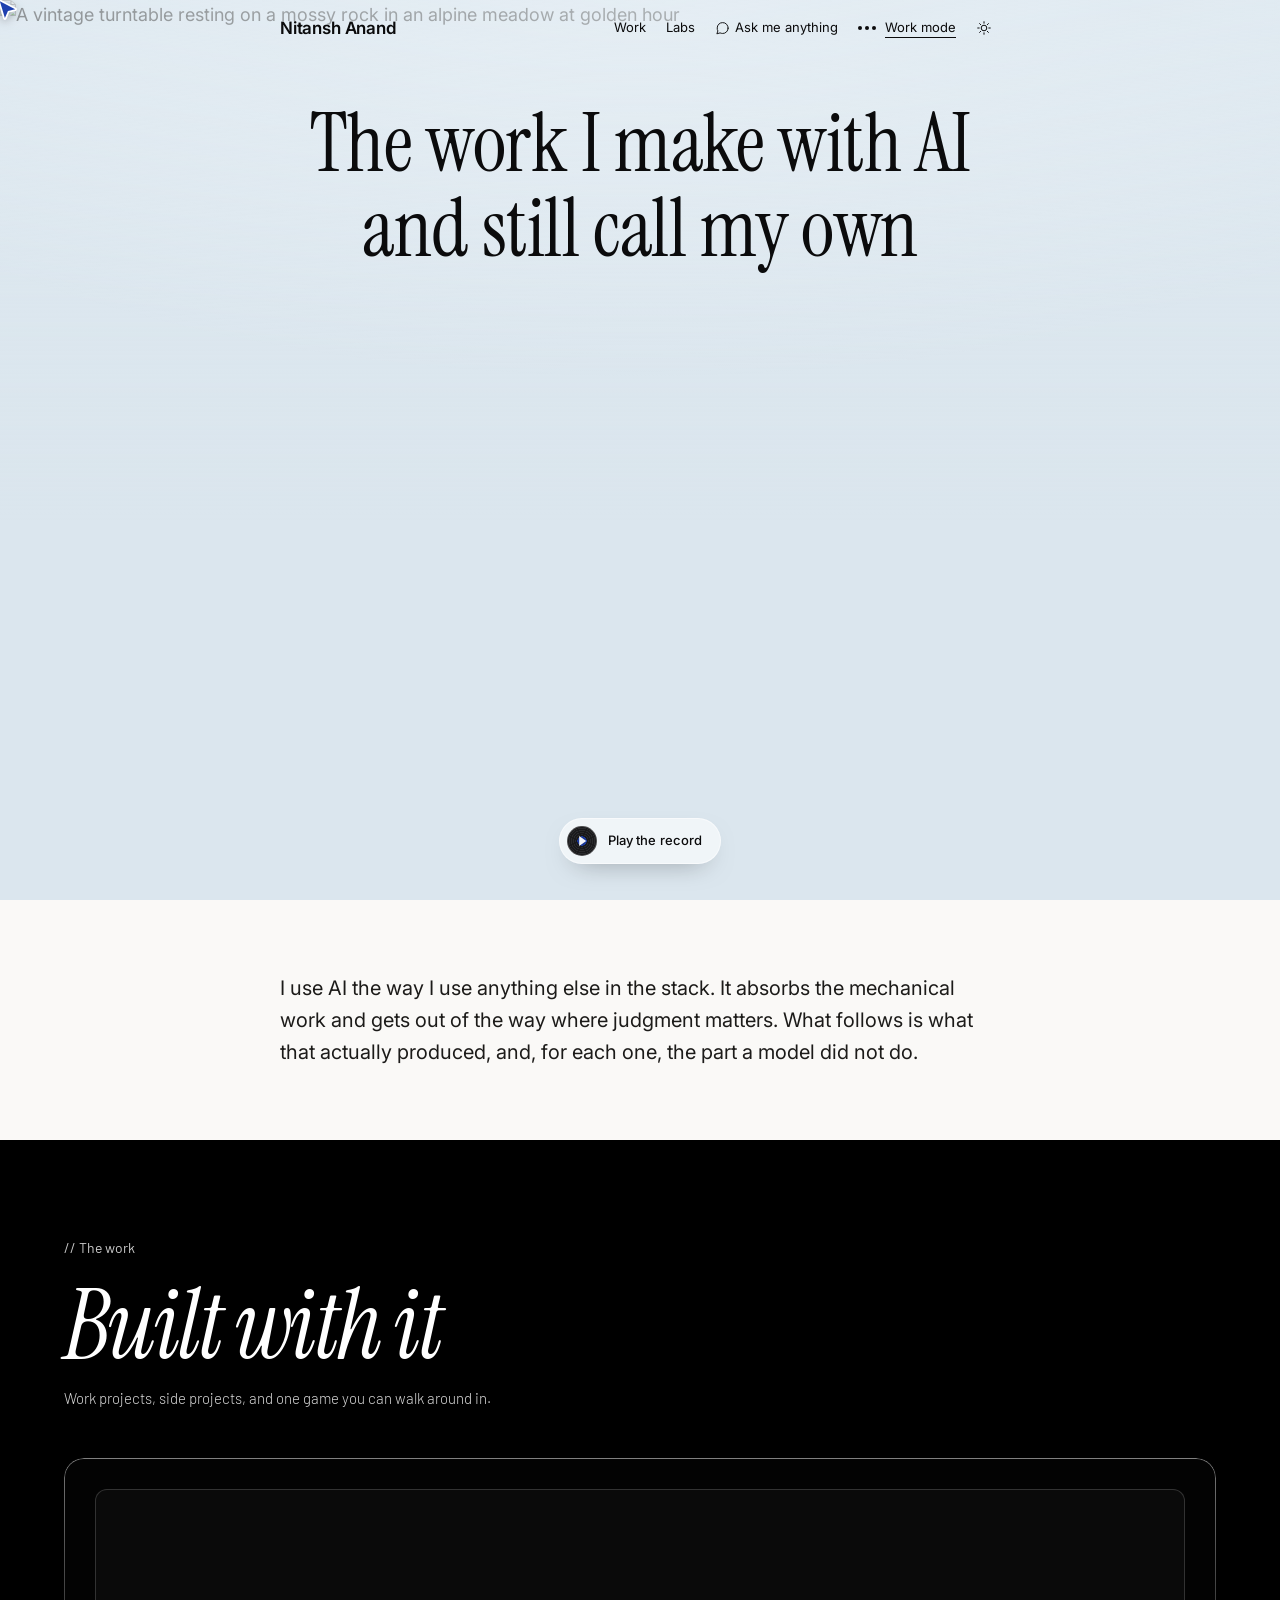
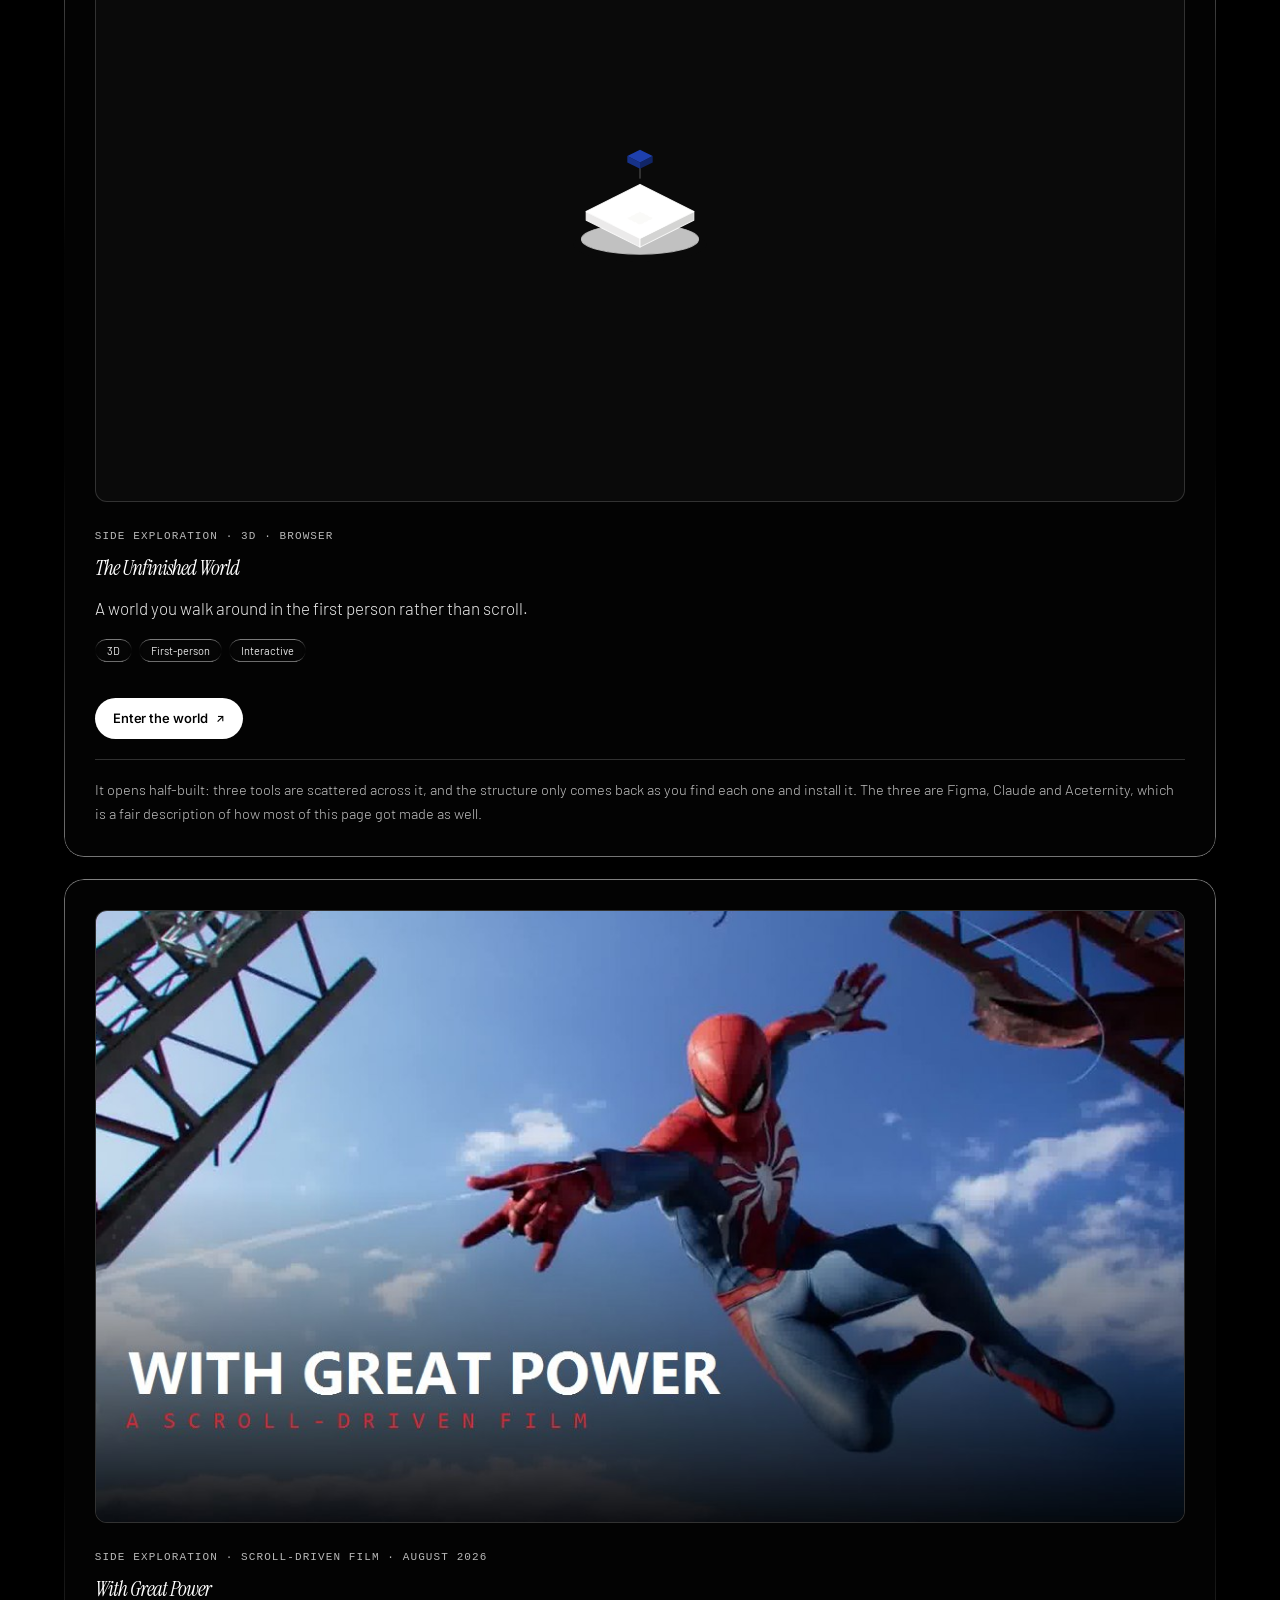
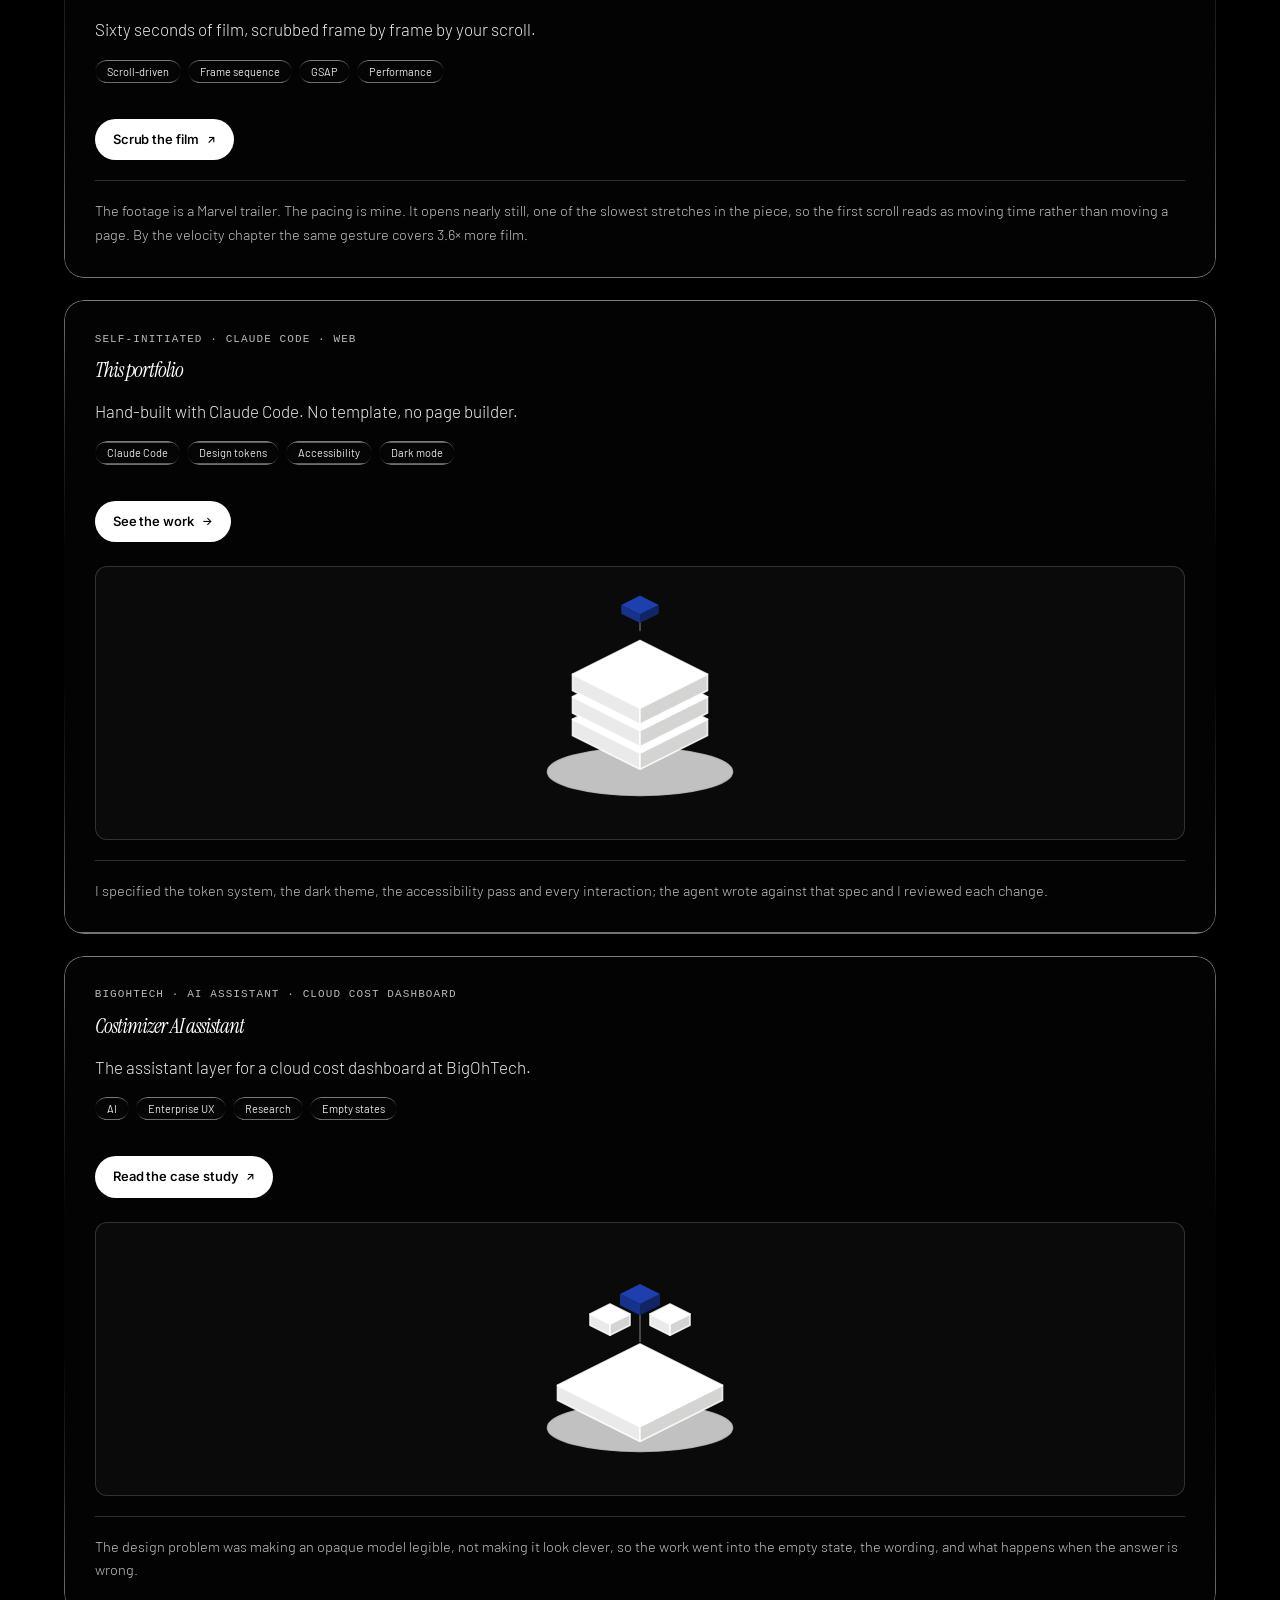
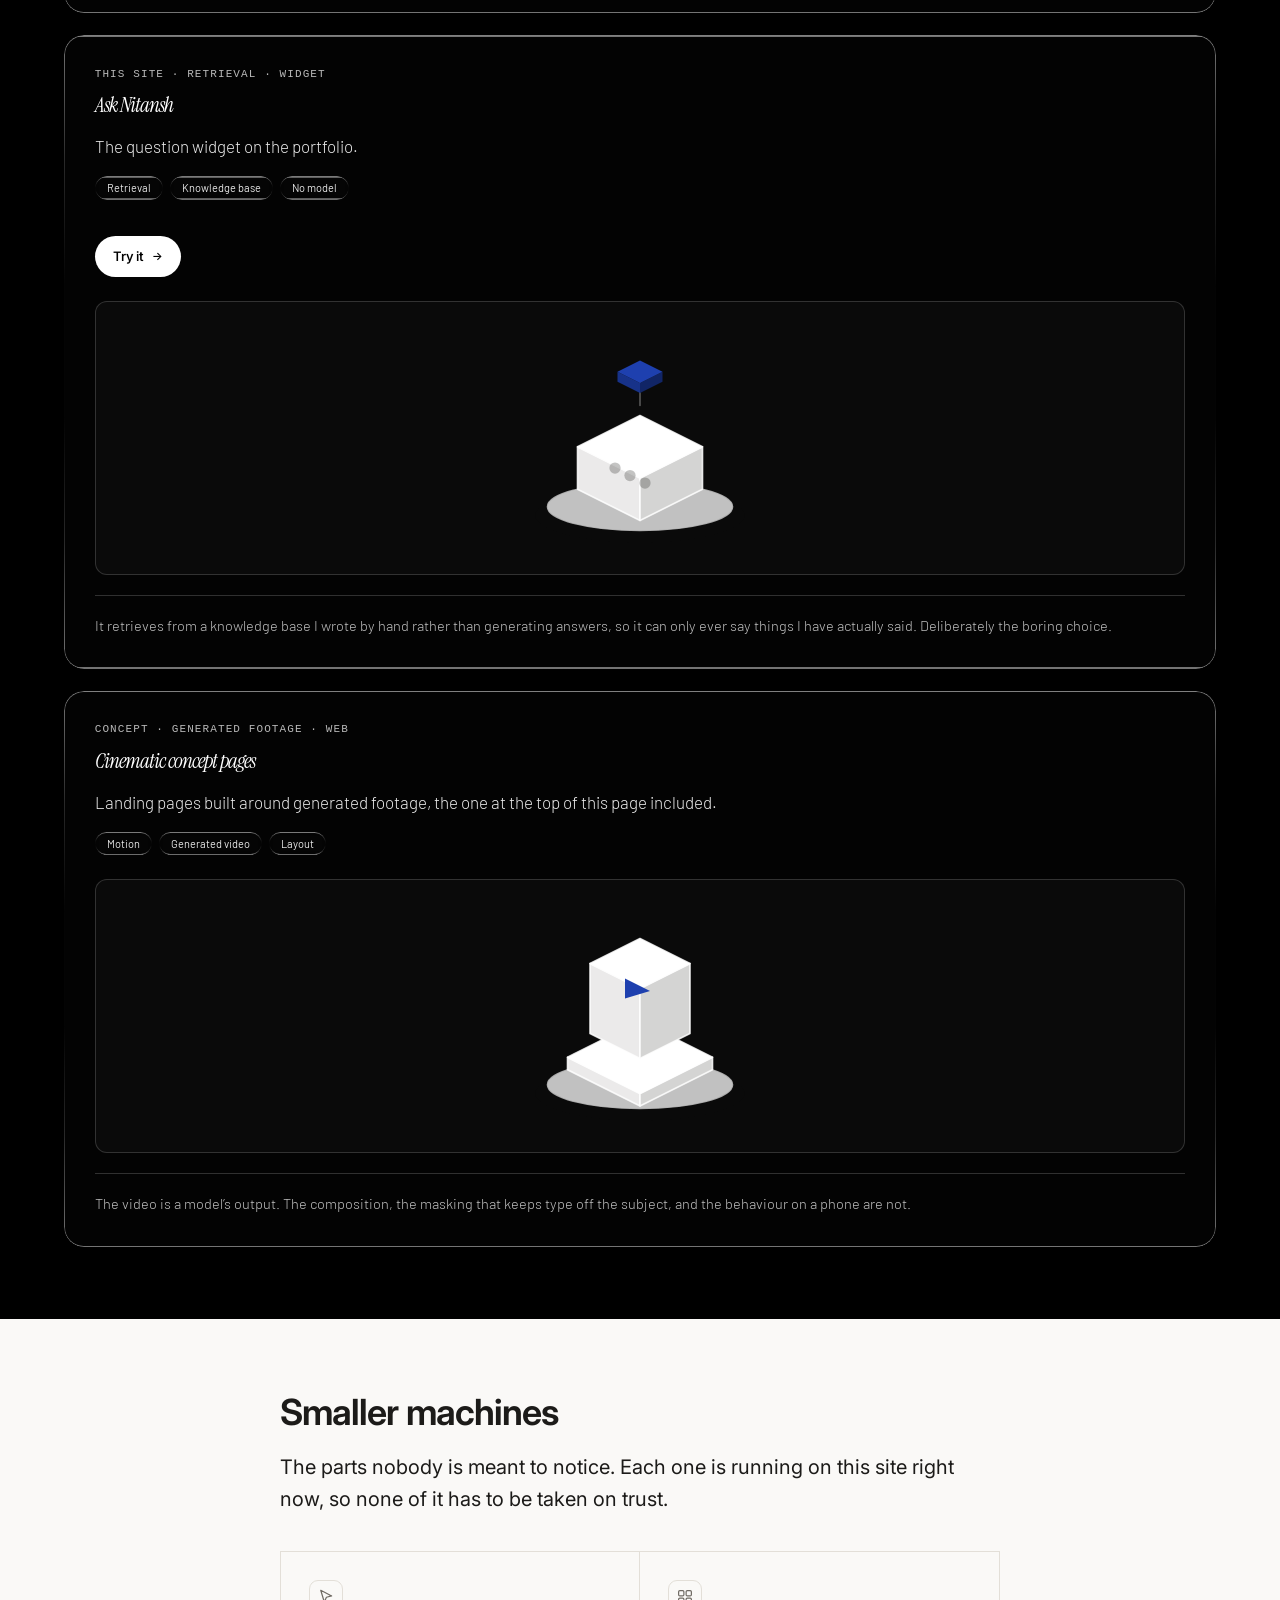
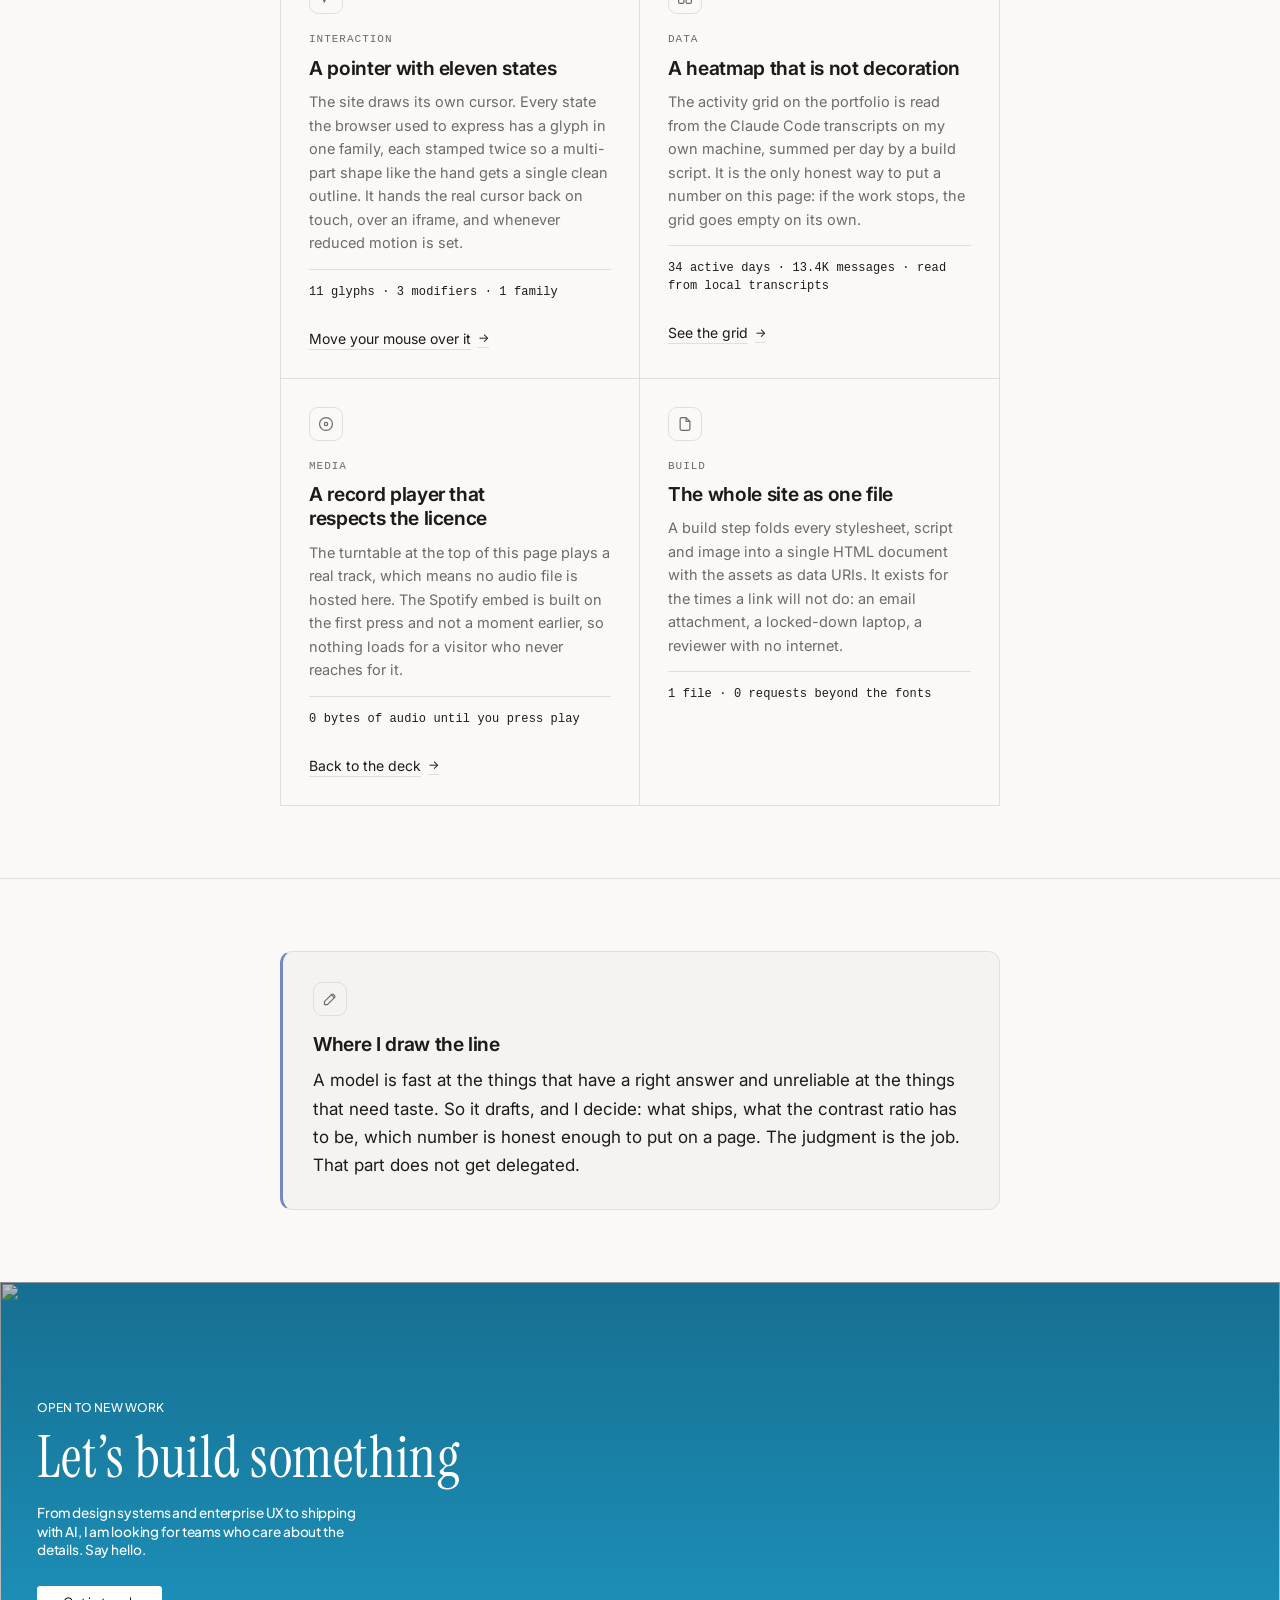
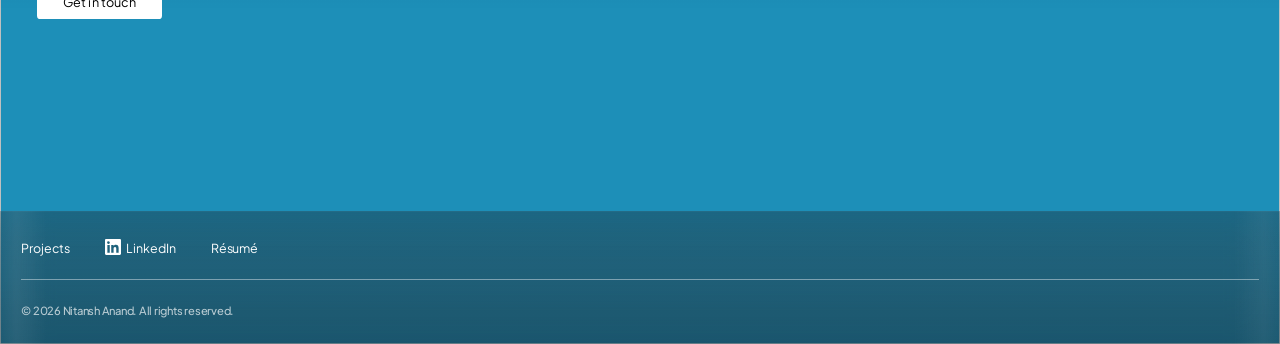
==== commit e1ae902f: "Extend the mobile bottom nav to the case-study pages The bar shipped on index.html only, so agent-mo" ====
--- a/agent-mode.html
+++ b/agent-mode.html
@@ -374,6 +374,28 @@
     <p class="fx-legal">&copy; 2026 Nitansh Anand. All rights reserved.</p>
   </div>
 </footer>
+
+<!-- Phones only. Mirrors the landing page's bar; this page has no Ask widget,
+     so Ask links to index.html#ask, which opens the panel on arrival. -->
+<nav class="bottom-nav" aria-label="Primary">
+  <a class="bn-item" href="index.html#work">
+    <span class="bn-icon"><svg viewBox="0 0 24 24" fill="none" stroke="currentColor" stroke-width="1.7" stroke-linecap="round" stroke-linejoin="round" aria-hidden="true"><rect x="3" y="7" width="18" height="13" rx="2"/><path d="M9 7V5.5A1.5 1.5 0 0 1 10.5 4h3A1.5 1.5 0 0 1 15 5.5V7"/></svg></span>
+    <span class="bn-label">Work</span>
+  </a>
+  <a class="bn-item is-current" href="agent-mode.html" aria-current="page">
+    <span class="bn-icon"><svg viewBox="0 0 24 24" fill="none" stroke="currentColor" stroke-width="1.7" stroke-linecap="round" stroke-linejoin="round" aria-hidden="true"><path d="M12 3v3M12 18v3M4.2 4.2l2.1 2.1M17.7 17.7l2.1 2.1M3 12h3M18 12h3M4.2 19.8l2.1-2.1M17.7 6.3l2.1-2.1"/><circle cx="12" cy="12" r="3.2"/></svg></span>
+    <span class="bn-label">Playground</span>
+  </a>
+  <a class="bn-item" href="index.html#contact">
+    <span class="bn-icon"><svg viewBox="0 0 24 24" fill="none" stroke="currentColor" stroke-width="1.7" stroke-linecap="round" stroke-linejoin="round" aria-hidden="true"><rect x="3" y="5" width="18" height="14" rx="2"/><path d="m3.5 6.5 8.5 6 8.5-6"/></svg></span>
+    <span class="bn-label">Contact</span>
+  </a>
+  <a class="bn-item" href="index.html#ask">
+    <span class="bn-icon"><svg viewBox="0 0 24 24" fill="none" stroke="currentColor" stroke-width="1.7" stroke-linecap="round" stroke-linejoin="round" aria-hidden="true"><path d="M21 11.5a8.4 8.4 0 0 1-9 8.4 9 9 0 0 1-3.9-.9L3 20.5l1.6-4.6A8.4 8.4 0 0 1 3.6 11 8.4 8.4 0 0 1 12 2.6a8.4 8.4 0 0 1 9 8.9Z"/></svg></span>
+    <span class="bn-label">Ask</span>
+  </a>
+</nav>
+
 </section>
 
 <script src="claude-usage.js"></script>
--- a/styles.css
+++ b/styles.css
@@ -3227,3 +3227,21 @@
   opacity: 0.75;
 }
 .ft-col a:hover .ft-mark { opacity: 1; }
+
+/* The bar is shared across pages, so the current one has to say so: colour
+   alone would be invisible to anyone who cannot distinguish it. */
+@media (max-width: 600px) {
+  .bn-item.is-current { color: var(--color-ink); }
+  .bn-item.is-current .bn-icon { position: relative; }
+  .bn-item.is-current .bn-icon::after {
+    content: "";
+    position: absolute;
+    left: 50%;
+    bottom: -5px;
+    width: 14px;
+    height: 2px;
+    border-radius: 2px;
+    transform: translateX(-50%);
+    background: var(--color-accent);
+  }
+}
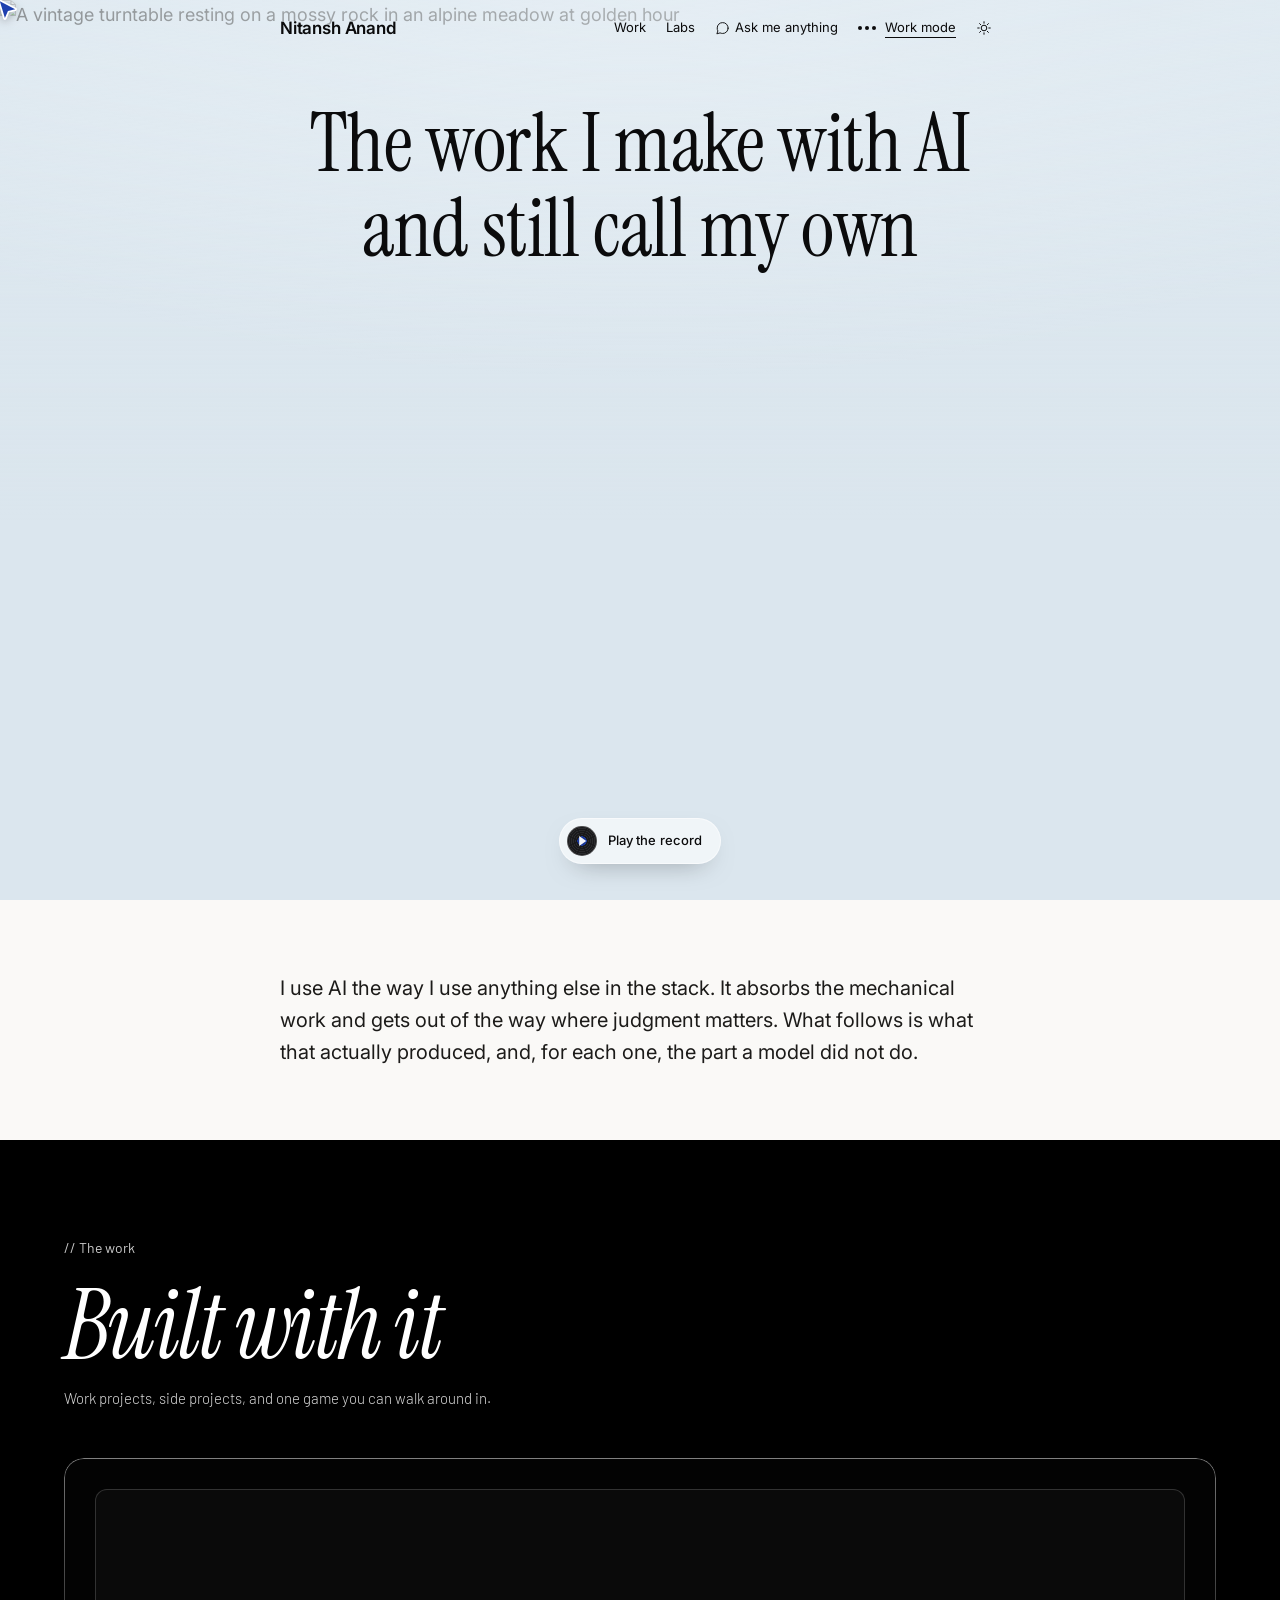
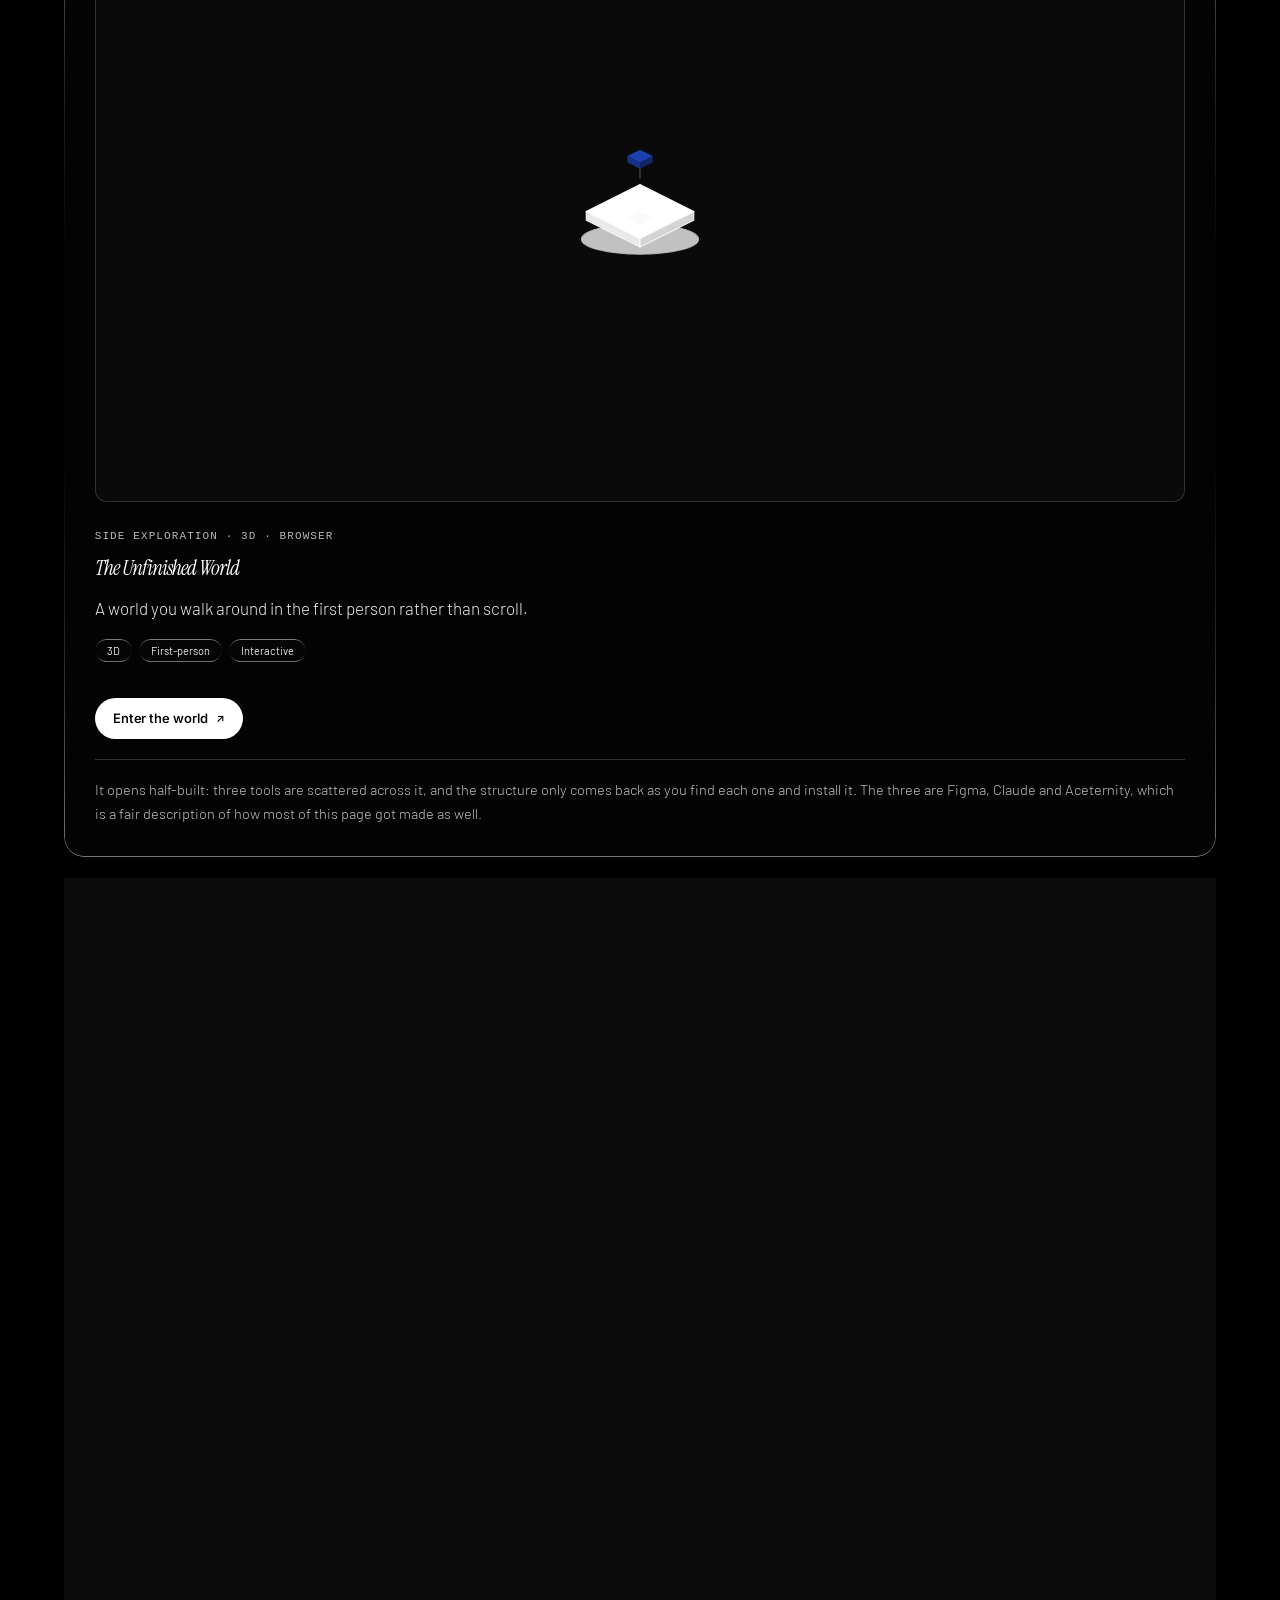
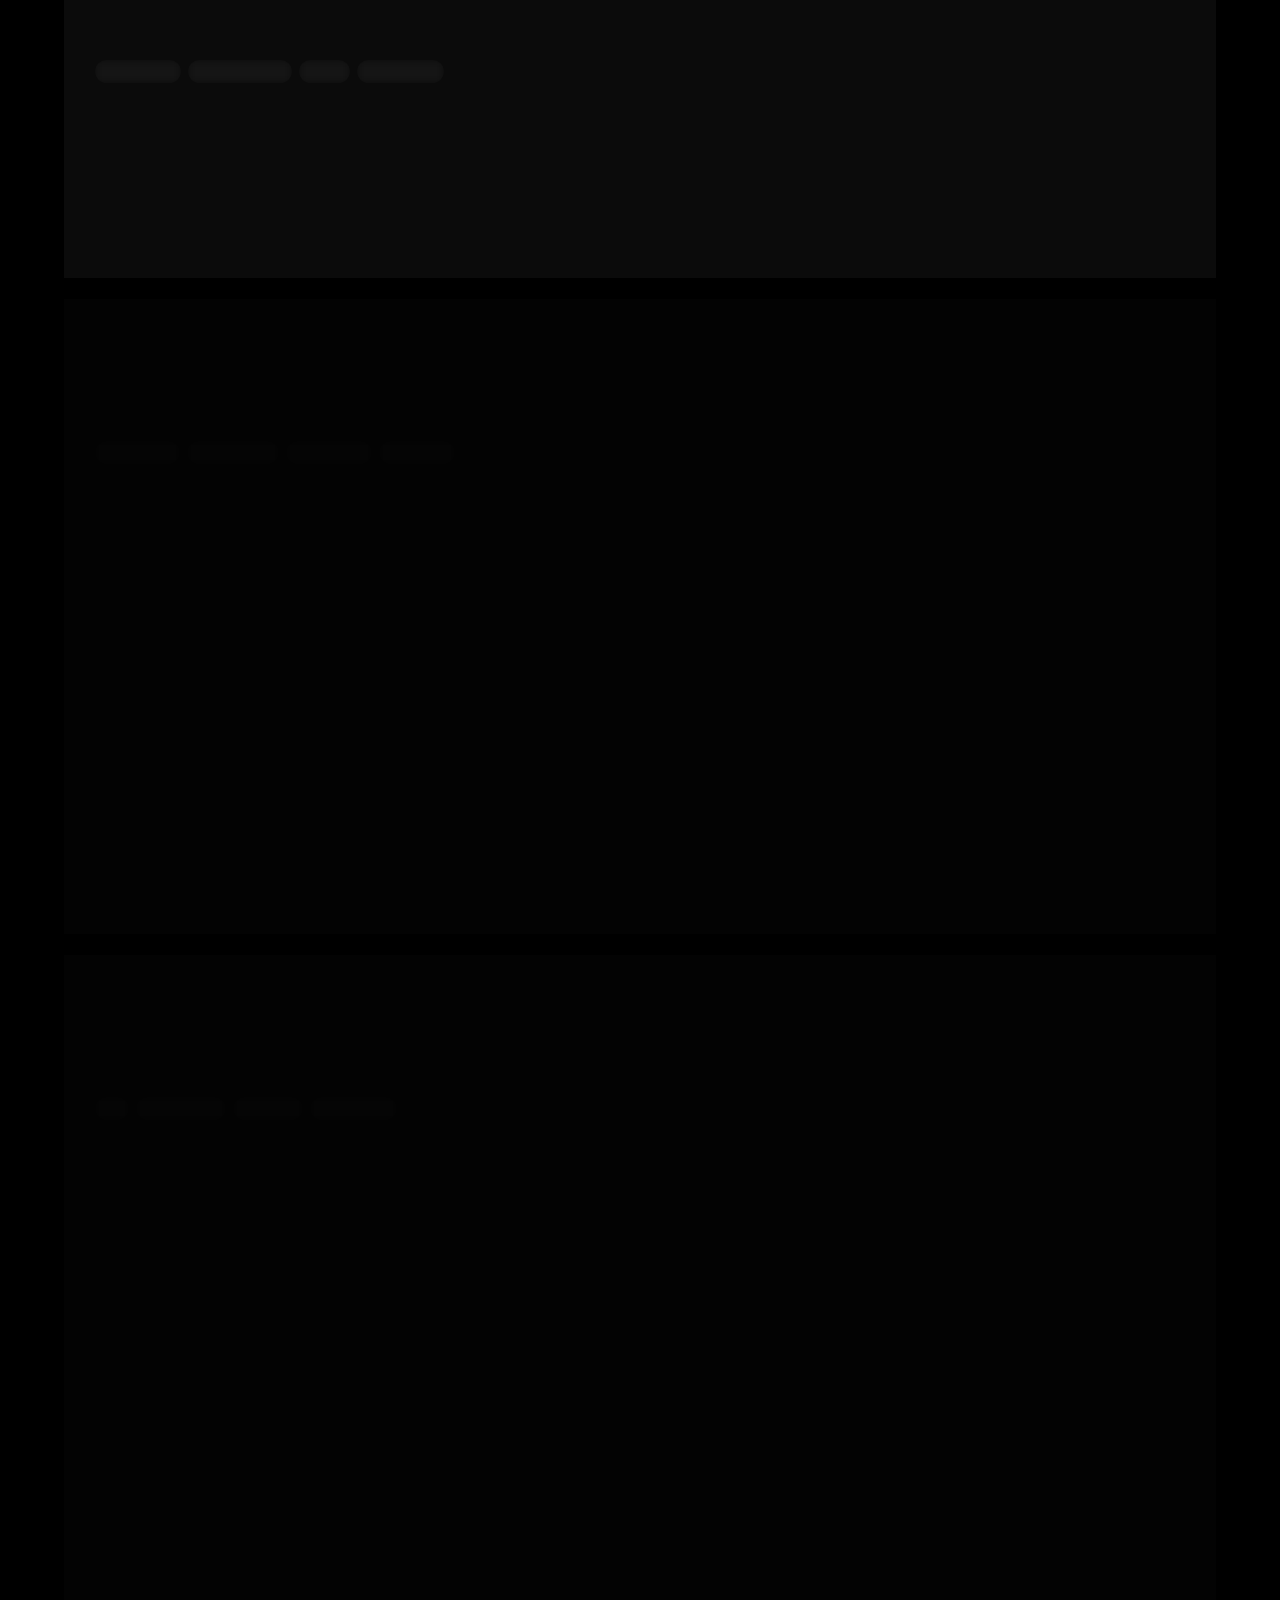
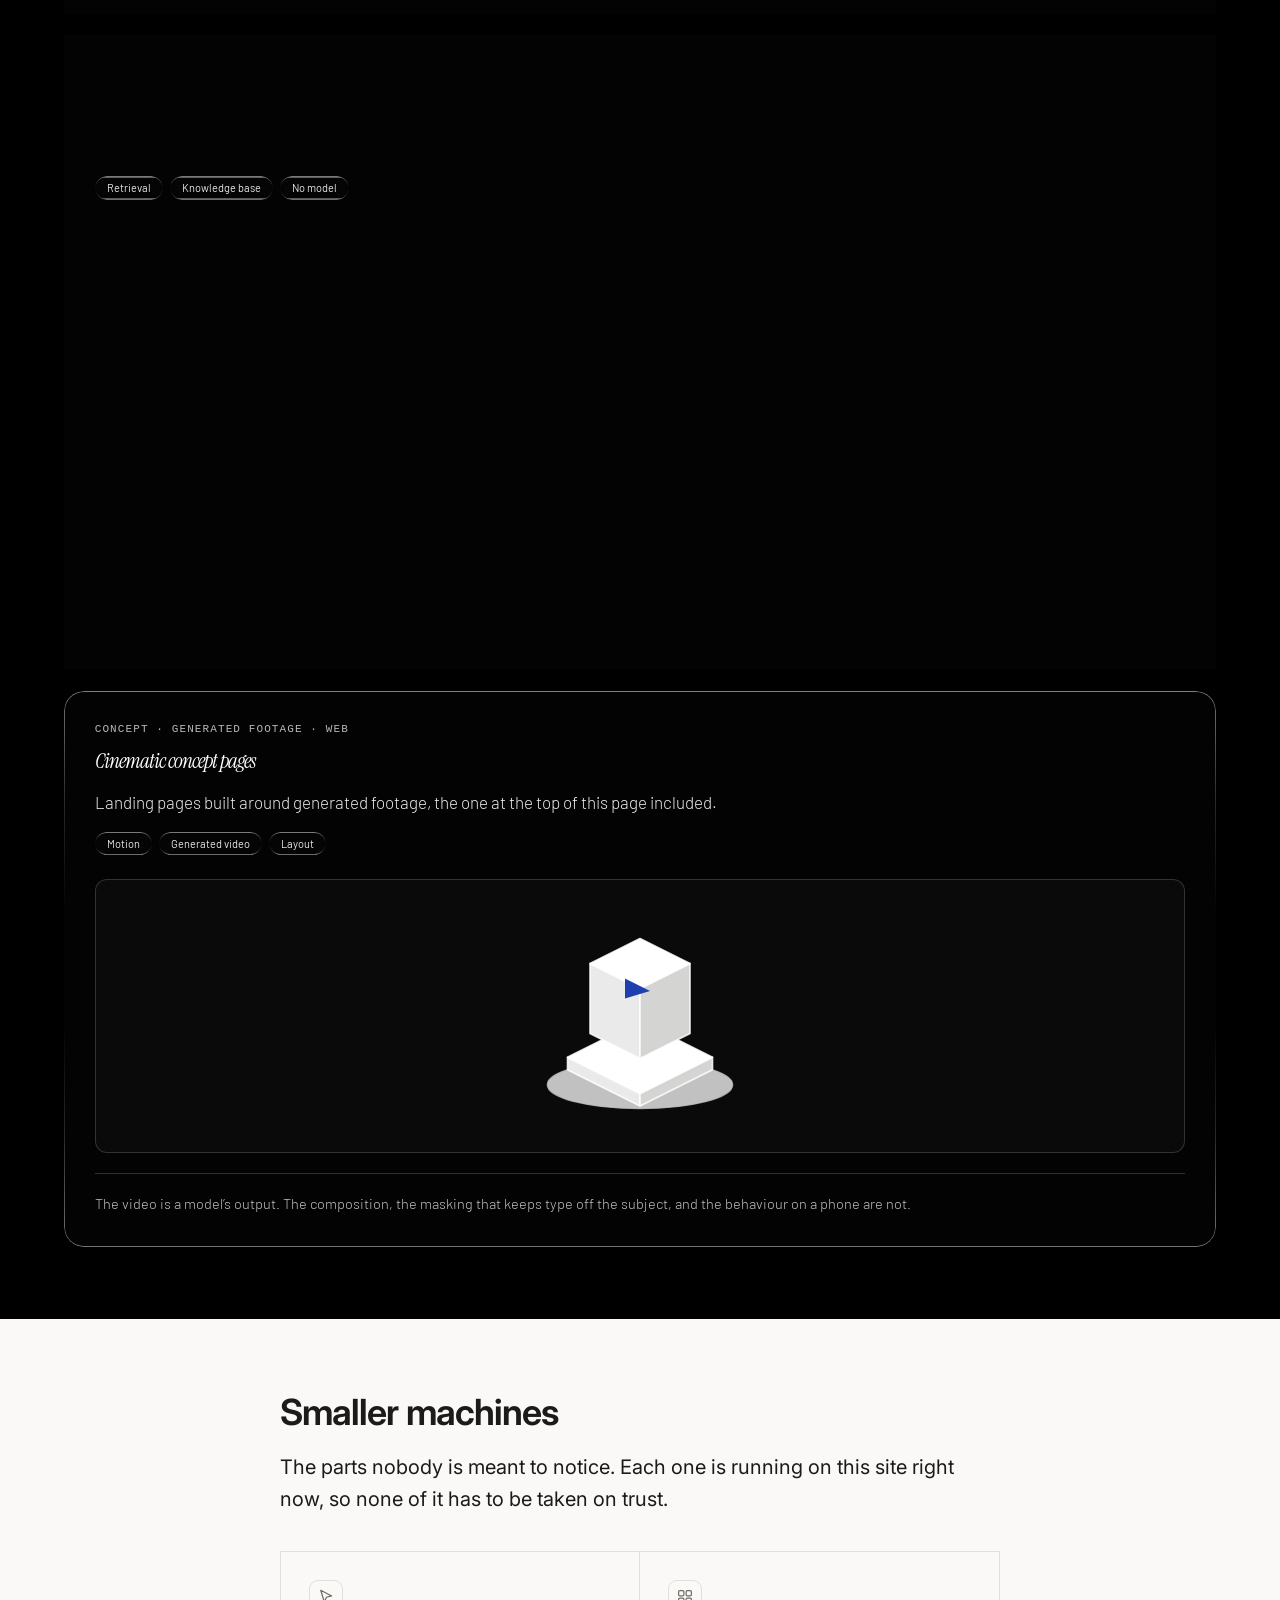
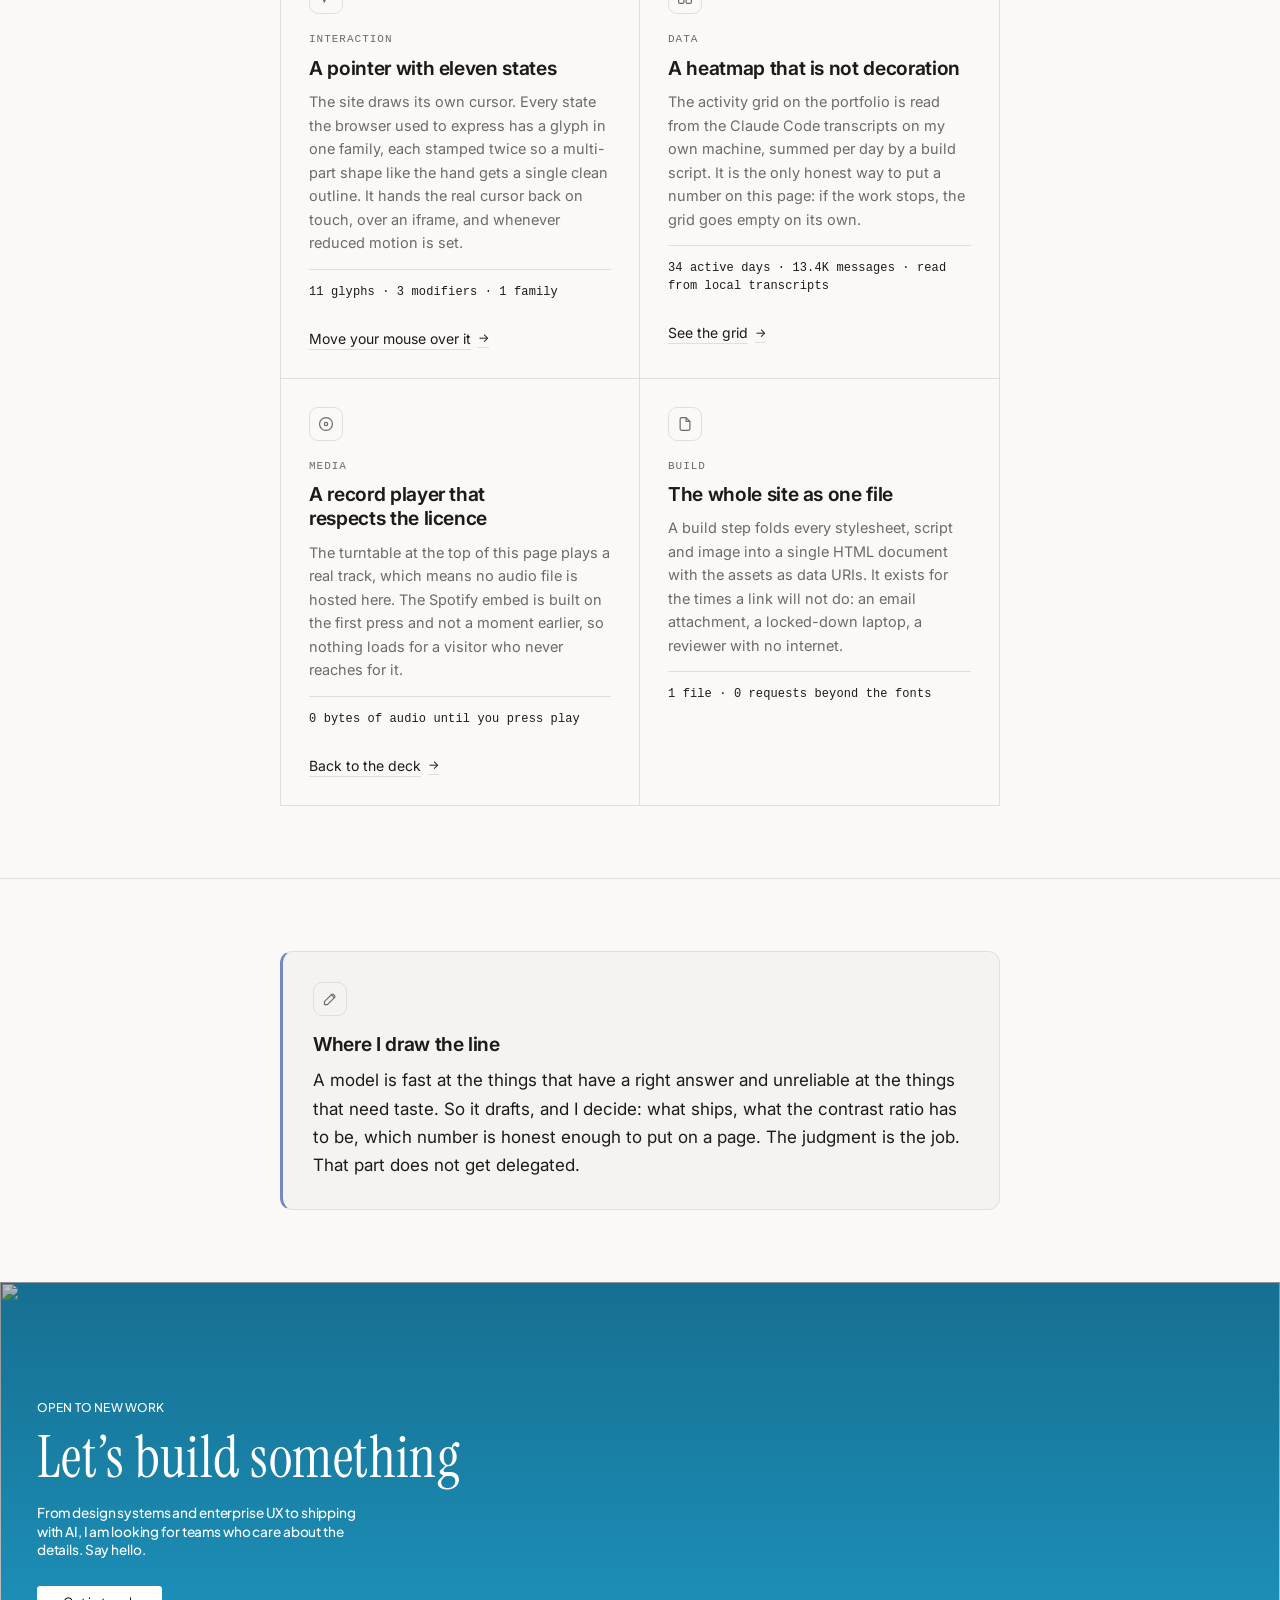
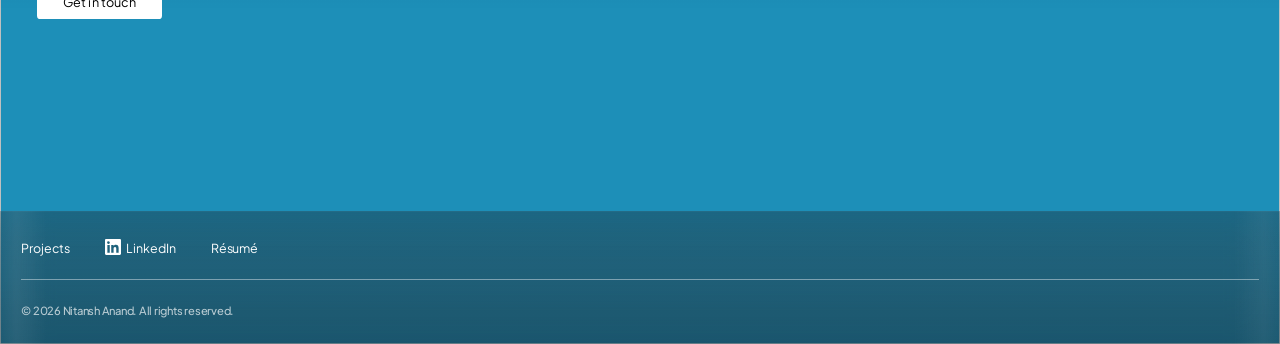
==== commit 022a7c2a: "Add a favicon from the portrait The site had no icon at all, so every tab showed the browser default" ====
--- a/agent-mode.html
+++ b/agent-mode.html
@@ -25,6 +25,10 @@
 <link href="https://fonts.googleapis.com/css2?family=Instrument+Serif:ital@0;1&display=swap" rel="stylesheet" />
 <link href="https://fonts.googleapis.com/css2?family=Plus+Jakarta+Sans:wght@200..800&display=swap" rel="stylesheet" />
 <link href="https://fonts.googleapis.com/css2?family=Barlow:wght@300;400&display=swap" rel="stylesheet" />
+<!-- Favicon: the portrait, cropped to the head so it still reads at 32px. -->
+<link rel="icon" type="image/png" sizes="32x32" href="assets/favicon-32.png" />
+<link rel="icon" type="image/png" sizes="192x192" href="assets/favicon-192.png" />
+<link rel="apple-touch-icon" sizes="180x180" href="assets/favicon-180.png" />
 <link rel="stylesheet" href="styles.css" />
 <link rel="stylesheet" href="agent-mode.css" />
 <script src="analytics.js" defer></script>
--- a/styles.css
+++ b/styles.css
@@ -2344,6 +2344,16 @@
   /* The label swaps text between sections rather than sliding around. */
   transition: opacity 0.18s ease;
 }
+
+/* A quip fits on one line. The work cards carry a sentence instead, so it
+   wraps into a block and gives up the stadium radius. */
+.buzz-label.is-long {
+  max-width: min(330px, 72vw);
+  padding: 9px 13px;
+  border-radius: 12px;
+  white-space: normal;
+  text-wrap: pretty;
+}
 .buzz-label.is-swapping { opacity: 0; }
 
 /* Coarse pointers have no cursor to replace, and reduced motion should get
@@ -2372,18 +2382,21 @@
   gap: 20px;
   margin-top: 32px;
 }
-/* The lead project spans both columns. */
-.work-item--lead { grid-column: 1 / -1; }
+/* A uniform two-up: no card spans the row, so the four read as a set. */
 /* Spans the row like the lead card, but keeps the ordinary headline size:
    it is a full-width card, not a second lead. */
-.work-item--wide { grid-column: 1 / -1; }
+
 
 .work-card {
   position: relative;
   display: flex;
   flex-direction: column;
   height: 100%;
-  padding: 22px 24px 20px;
+  /* No bottom padding: the diagram runs to the card's edge, and overflow
+     clips it back to the corner radius. */
+  /* No top padding: the image supplies it and runs to the card's edge. */
+  padding: 0 24px 22px;
+  overflow: hidden;
   border: 1px solid var(--color-hairline);
   border-radius: 14px;
   background: var(--color-raised);
@@ -2419,10 +2432,18 @@
   letter-spacing: -0.022em;
   text-wrap: balance;
 }
-.work-item--lead .work-headline { font-size: clamp(1.5rem, 2.8vw, 2.2rem); }
-
-.work-role,
+
+
 .work-result { margin-top: 10px; font-size: 15px; line-height: 1.6; }
+
+.work-context {
+  /* Follows the headline directly, so it needs a touch more air than it did
+     when it sat under the result line. */
+  margin-top: 12px;
+  color: var(--color-soft);
+  font-size: 14px;
+  line-height: 1.5;
+}
 .work-role { color: var(--color-soft); }
 .work-role b { color: var(--color-ink); font-weight: 500; }
 .work-result { font-weight: 500; }
@@ -2436,10 +2457,14 @@
 
 .work-visual {
   display: block;
-  margin-top: 16px;
-  padding: 10px 6px;
-  border: 1px solid var(--color-hairline);
-  border-radius: 10px;
+  /* auto pushes it to the foot, so the diagrams line up across a row whose
+     cards carry different amounts of text. The negative inline margin pays
+     back the card's padding so it reaches both edges. */
+  margin: 0 -24px 20px;
+  padding: 16px 18px;
+  border: 0;
+  border-bottom: 1px solid var(--color-hairline);
+  border-radius: 0;
   background: var(--color-sunken);
   aspect-ratio: 344 / 130;
   overflow: hidden;
@@ -2491,8 +2516,10 @@
   flex-wrap: wrap;
   align-items: center;
   gap: 10px 18px;
+  /* The image no longer holds the foot, so the link does: it keeps the
+     call to action on one line across a row of uneven cards. */
   margin-top: auto;
-  padding-top: 18px;
+  padding: 16px 0 0;
 }
 .work-link {
   display: inline-flex;
@@ -2550,21 +2577,19 @@
   display: inline-flex;
   align-items: center;
   gap: 7px;
-  padding: 6px 12px;
-  border: 1px solid var(--color-hairline);
+  /* A quiet second option beside the destination, not a competing pill:
+     at this card width two pills wrapped onto separate lines. */
+  padding: 6px 0;
+  border: 0;
   border-radius: 999px;
-  color: var(--color-ink);
+  color: var(--color-soft);
   font-size: 13px;
   font-weight: 500;
   transition: background var(--dur-tap), border-color var(--dur-tap), transform var(--dur-tap);
 }
-.think-toggle:hover { background: var(--color-sunken); border-color: var(--color-ink); }
+.think-toggle:hover { color: var(--color-ink); }
 .think-toggle:active { transform: scale(0.97); }
-.think-toggle[aria-expanded="true"] {
-  background: var(--color-accent);
-  border-color: var(--color-accent);
-  color: var(--color-on-accent);
-}
+.think-toggle[aria-expanded="true"] { color: var(--color-accent); }
 .think-dot {
   width: 6px;
   height: 6px;
@@ -3245,3 +3270,75 @@
     background: var(--color-accent);
   }
 }
+
+/* =========================================================================
+   Footer closing bar
+   ========================================================================= */
+
+/* The band closes the page, so the footer stops padding below it. */
+.home-footer { padding-bottom: 0; }
+
+/* Full bleed: cancel the gutter the footer sets, then pay it back as padding
+   so the text still lines up with the columns above. */
+.ft-bar {
+  margin-inline: calc(var(--gutter) * -1);
+  margin-top: clamp(1.75rem, 3.5vw, 2.75rem);
+  padding: 16px var(--gutter) clamp(1.5rem, 3vw, 2.25rem);
+  border-top: 1px solid var(--color-hairline);
+  color: var(--color-soft);
+}
+
+.ft-bar-row {
+  display: flex;
+  flex-wrap: wrap;
+  align-items: center;
+  justify-content: space-between;
+  gap: 6px 24px;
+  font-size: 12.5px;
+  line-height: 1.5;
+}
+
+.ft-bar-row p { margin: 0; }
+
+.ft-bar a {
+  color: inherit;
+  text-decoration: underline;
+  text-decoration-color: var(--color-hairline);
+  text-underline-offset: 3px;
+}
+.ft-bar a:hover { color: var(--color-ink); text-decoration-color: var(--color-accent); }
+
+/* Three parts will not sit side by side on a phone, and a ragged two-and-one
+   row reads worse than a centred stack. */
+@media (max-width: 720px) {
+  .ft-bar-row { justify-content: center; text-align: center; gap: 4px 16px; }
+}
+
+/* --- work card screenshot slot ------------------------------------------
+   The diagrams were replaced by real captures. Until one lands the slot
+   holds its shape, so the card does not jump when the image arrives. */
+
+.work-visual--empty {
+  display: grid;
+  place-items: center;
+  aspect-ratio: 16 / 9;
+  color: var(--color-soft);
+}
+
+.work-slot {
+  display: inline-flex;
+  flex-direction: column;
+  align-items: center;
+  gap: 8px;
+  font-size: 12.5px;
+  text-align: center;
+}
+.work-slot svg { width: 22px; height: 22px; opacity: 0.6; }
+
+/* --- mobile: keep the composer out of iOS's zoom ------------------------
+   Safari zooms the whole page in when a field under 16px takes focus. That
+   pushed the send button off the right edge mid-sentence, so 16px here is a
+   threshold rather than a type choice. */
+@media (max-width: 600px) {
+  .ask-composer textarea { font-size: 16px; }
+}
--- a/agent-mode.css
+++ b/agent-mode.css
@@ -1433,3 +1433,33 @@
    them here (62ch on the lede, 78ch on the note) left the text filling half a
    1217px card while the preview above it spanned all of it, which read as an
    unfinished column rather than a deliberate one. */
+
+/* --- mobile: clear the bottom nav ---------------------------------------
+   The hero is 100svh and its last row sits on that bottom edge, which is
+   exactly where the fixed bottom bar is drawn, so the record button went
+   under it. The bar is 62px plus whatever the device reserves below. */
+@media (max-width: 600px) {
+  .hero__foot {
+    margin-bottom: calc(62px + env(safe-area-inset-bottom) + 0.75rem);
+  }
+}
+
+/* --- Smaller machines on a narrow screen --------------------------------
+   The collapse to one column is declared up at the 720px query, but the
+   restored card block below it redefines grid-template-columns and quietly
+   undoes it. At 375px that left each card 161px wide with a 104px text
+   column: about thirteen characters a line, titles breaking after every
+   word, and cards 853px tall. Re-stated here so it lands after the block
+   that overrides it. */
+@media (max-width: 720px) {
+  .ag-cards { grid-template-columns: minmax(0, 1fr); }
+  .ag-card {
+    padding: 24px 20px;
+    border-right: 0;
+    border-bottom: 1px solid var(--color-hairline);
+  }
+  /* The two-column border pattern does not apply to a single column. */
+  .ag-card:nth-child(even) { border-right: 0; }
+  .ag-card:nth-last-child(-n + 2) { border-bottom: 1px solid var(--color-hairline); }
+  .ag-card:last-child { border-bottom: 0; }
+}
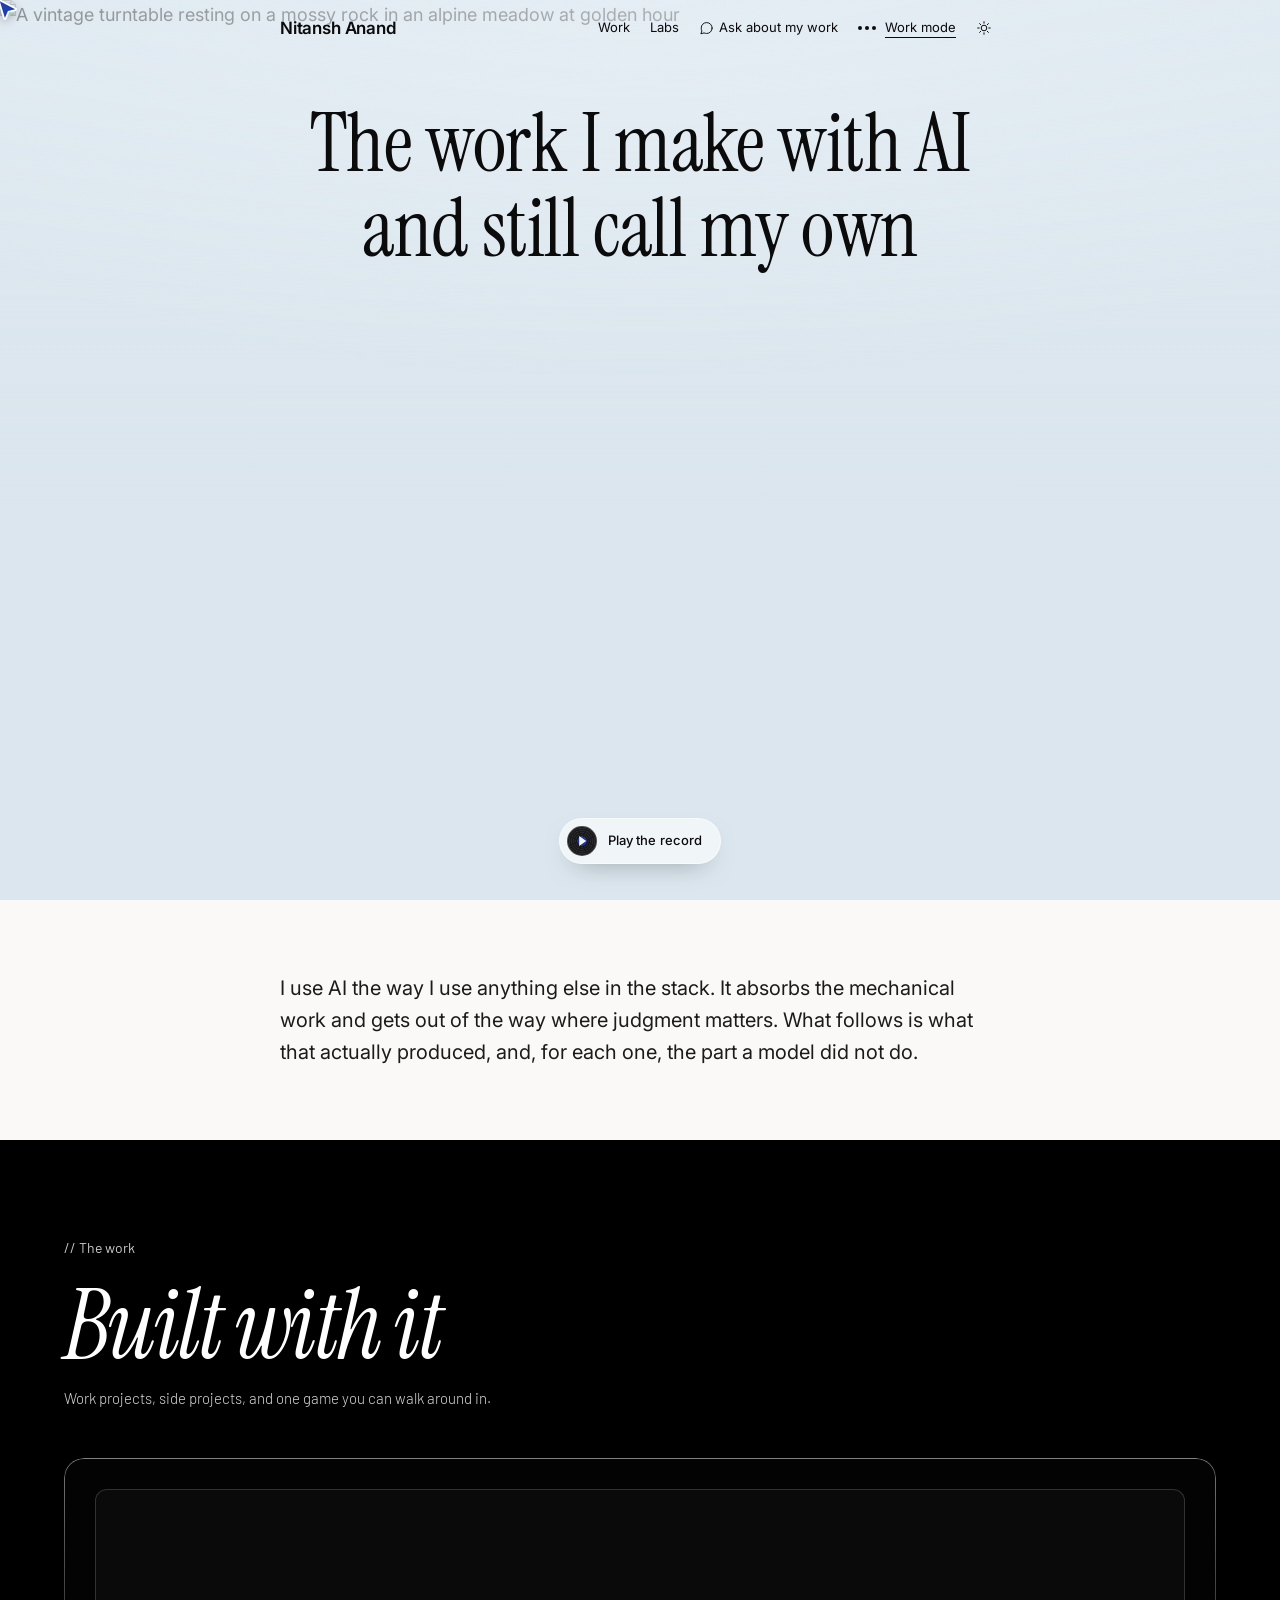
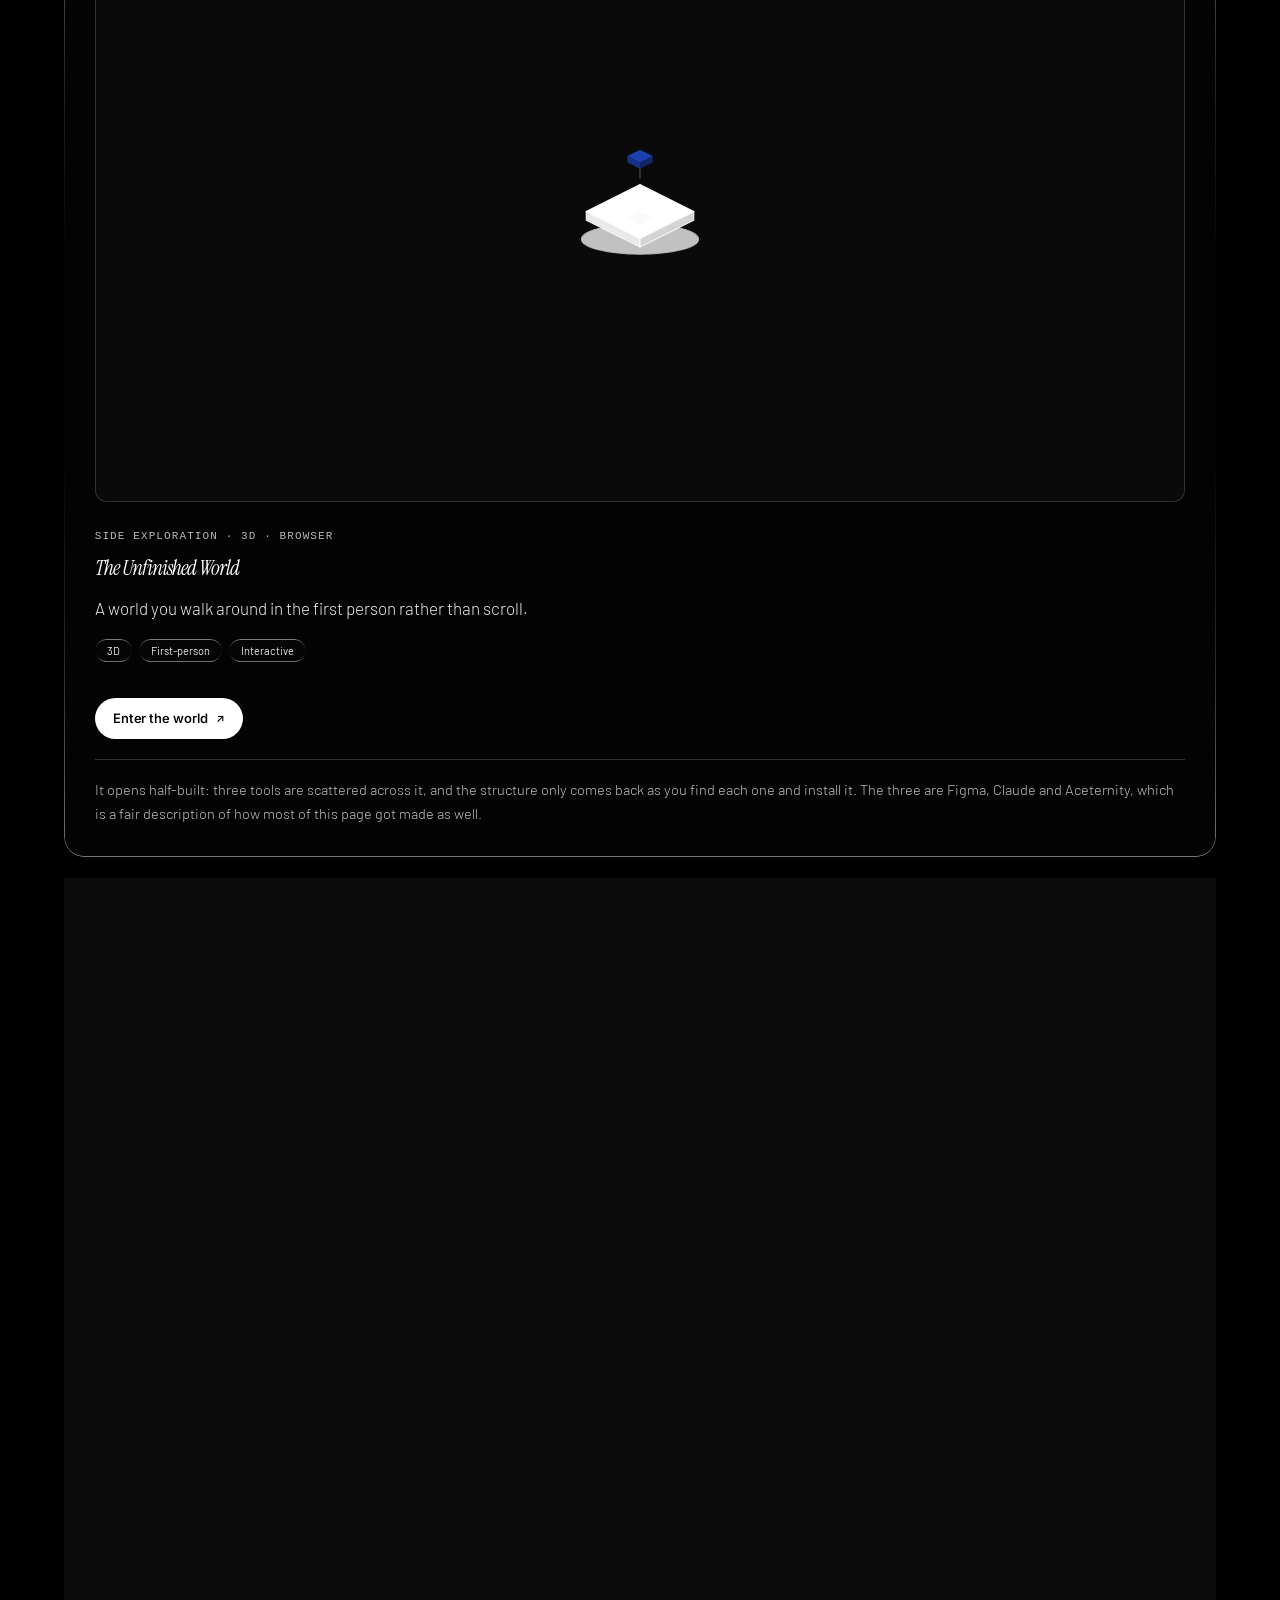
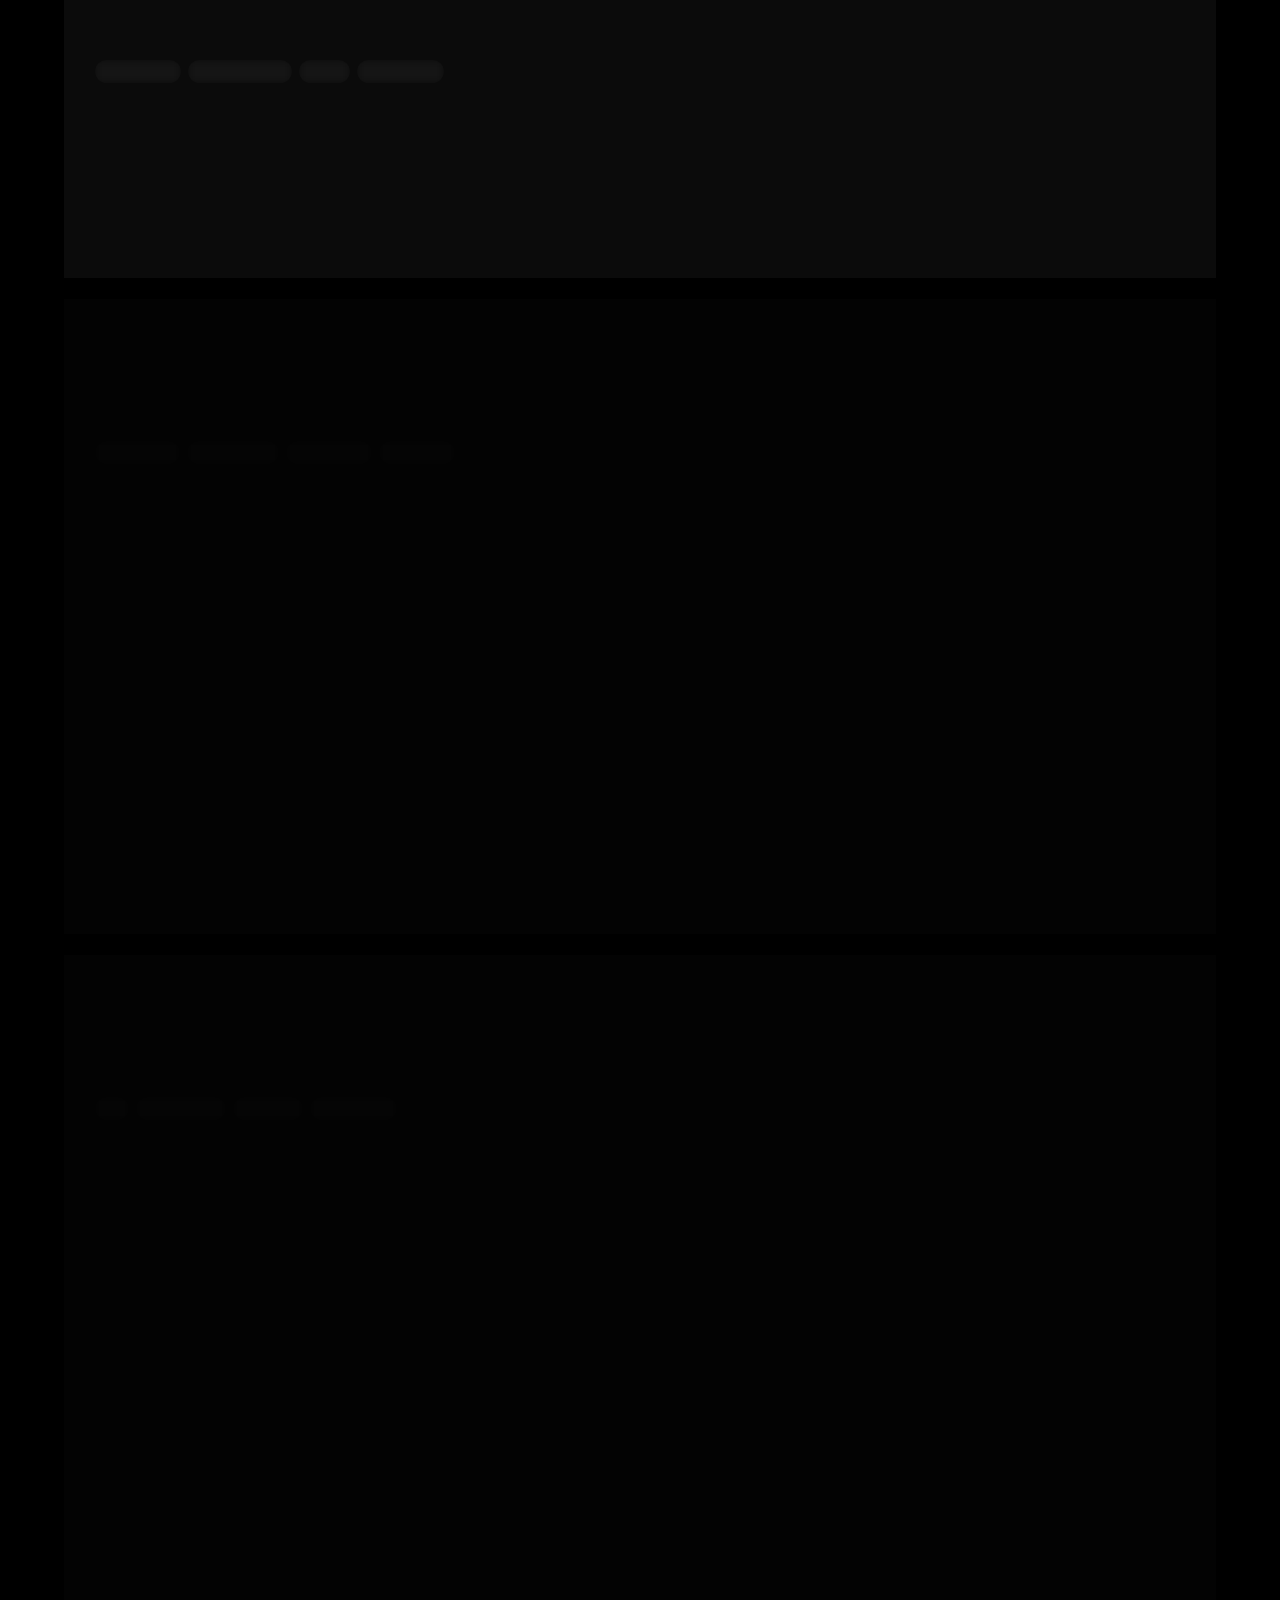
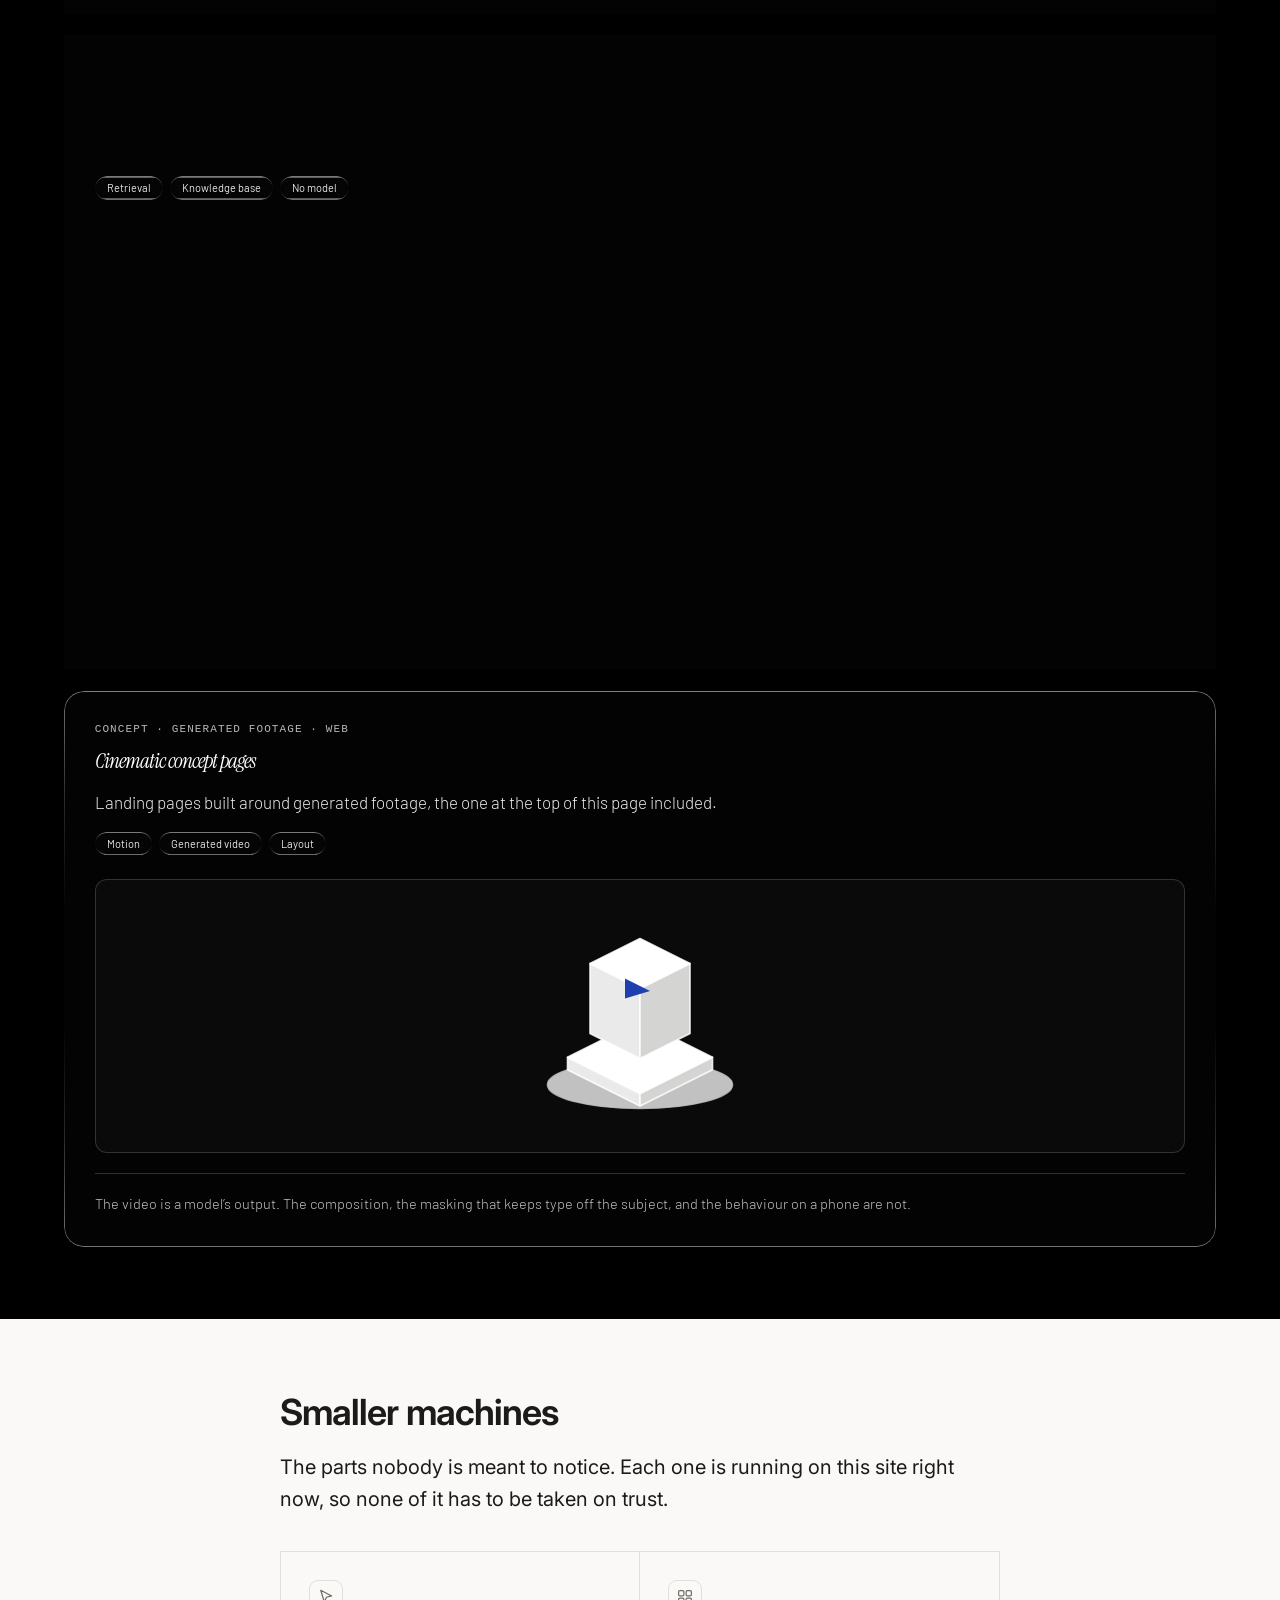
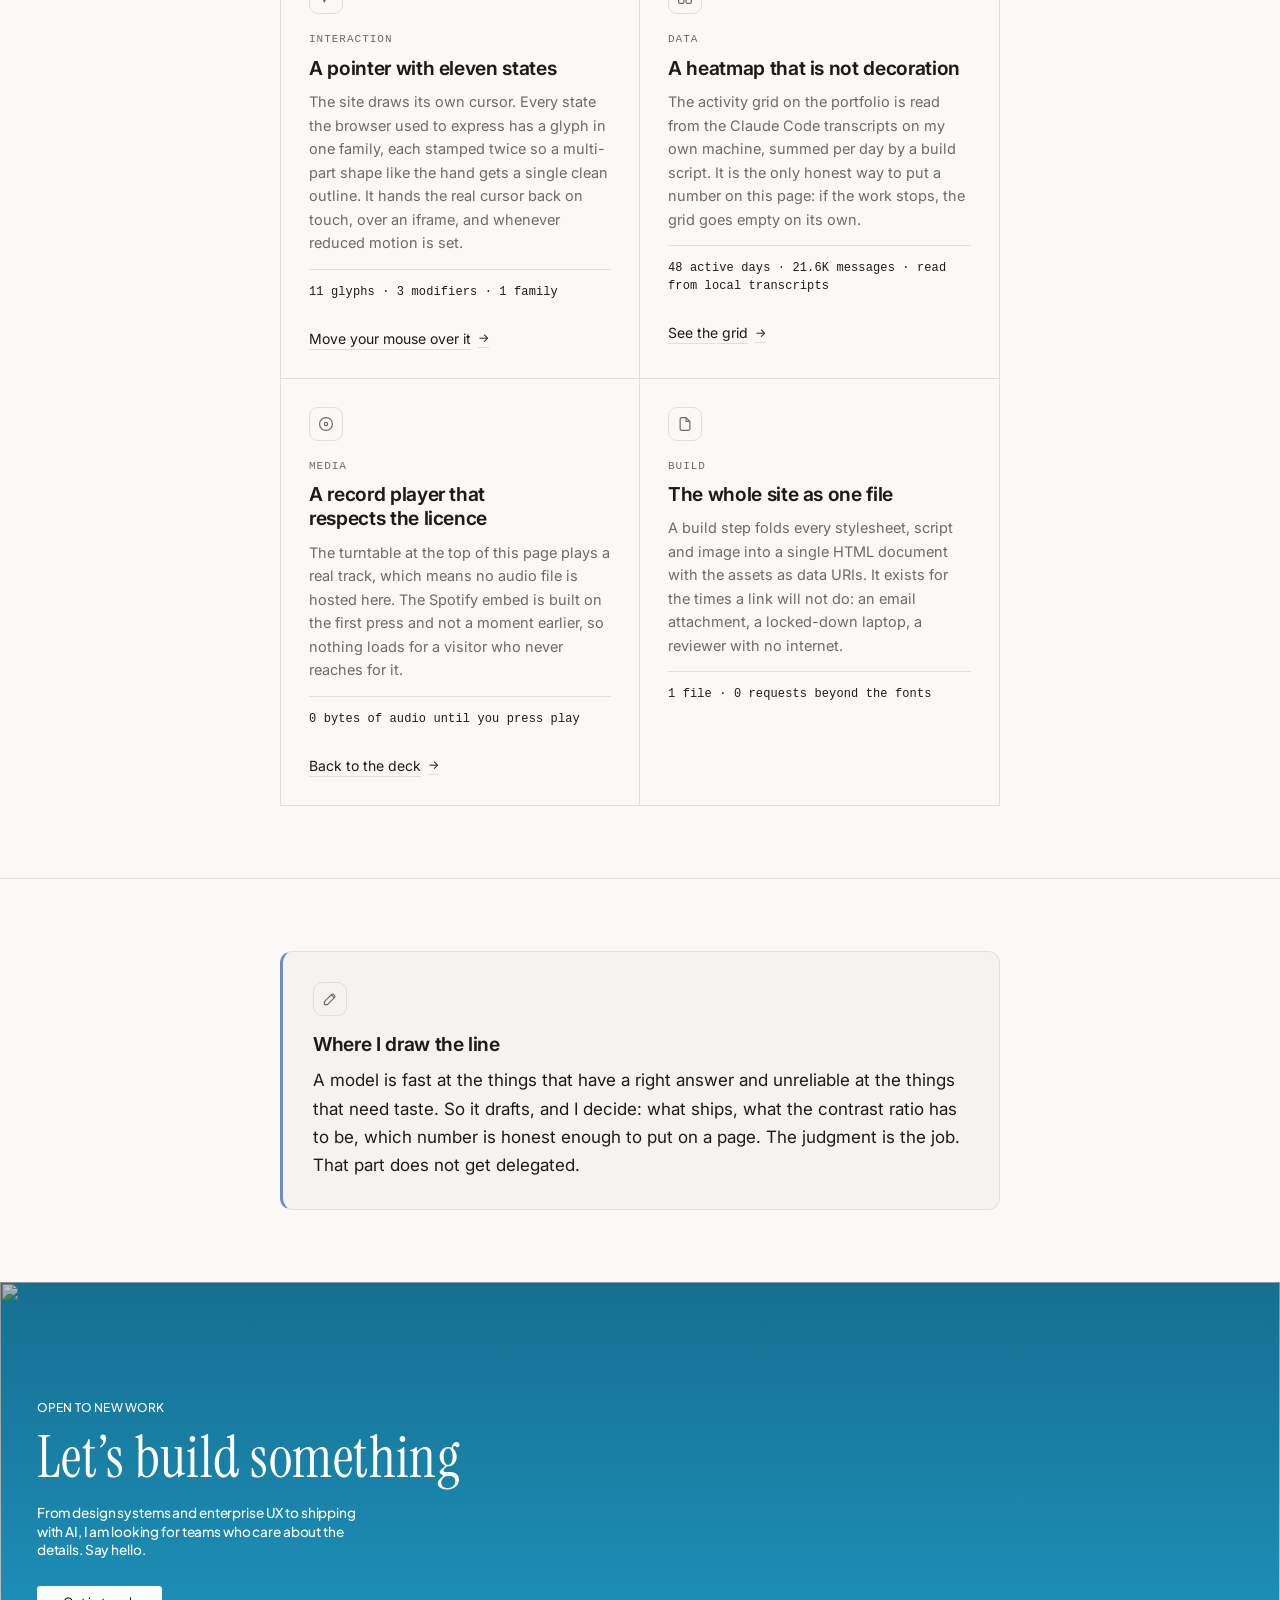
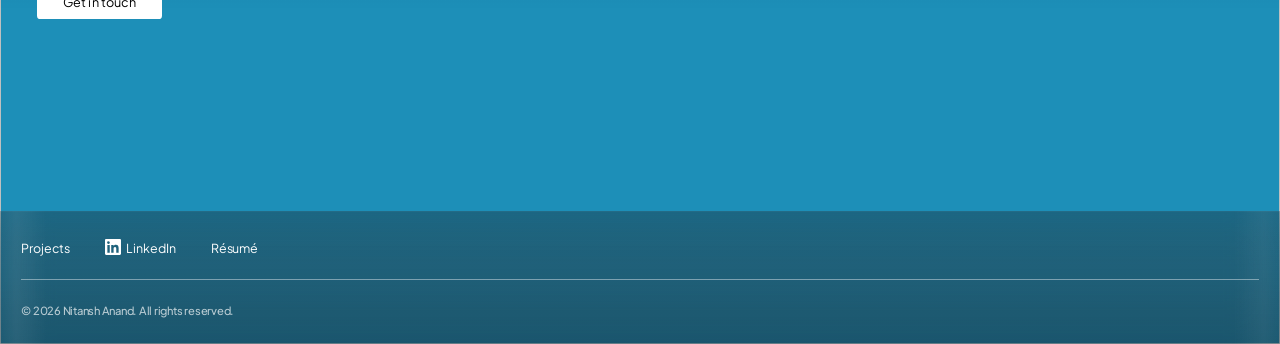
==== commit afa3e286: "Fix the field count, contain focus on phones, narrow the Ask label "1 fields before you can begin". " ====
--- a/agent-mode.html
+++ b/agent-mode.html
@@ -66,7 +66,7 @@
         <a href="index.html#labs">Labs</a>
         <a href="index.html#ask" class="nav-ask">
           <svg viewBox="0 0 24 24" fill="none" aria-hidden="true"><path d="M21 11.5a8.4 8.4 0 0 1-9 8.4 9 9 0 0 1-3.9-.9L3 20.5l1.6-4.6A8.4 8.4 0 0 1 3.6 11 8.4 8.4 0 0 1 12 2.6a8.4 8.4 0 0 1 9 8.9Z" stroke="currentColor" stroke-width="1.5" stroke-linecap="round" stroke-linejoin="round"/></svg>
-          <span class="nav-label">Ask me anything</span>
+          <span class="nav-label">Ask about my work</span>
         </a>
         <!-- Same control, flipped: on this page it switches back. -->
         <a href="index.html" class="agent-mode-link is-agent">
--- a/styles.css
+++ b/styles.css
@@ -1254,6 +1254,28 @@
 }
 .linkedin-arrows button:disabled { opacity: 0.35; cursor: default; }
 
+/* Touch sizing. This has to sit after the rules above: a media query adds no
+   specificity, so declared first it simply lost to them.
+
+   The dots stay 7px; what you can hit does not. The hit box is absolute, so
+   it costs no layout, but two 44px boxes 29px apart overlap and a tap near
+   the seam picks the wrong post. Vertical room is free, horizontal is not,
+   so it goes tall and takes only the pitch the row can spare. */
+@media (hover: none) {
+  .linkedin-dots { gap: 26px; }
+  .linkedin-dots button { position: relative; }
+  .linkedin-dots button::after {
+    content: "";
+    position: absolute;
+    top: 50%;
+    left: 50%;
+    width: 32px;
+    height: 44px;
+    transform: translate(-50%, -50%);
+  }
+  .linkedin-arrows button { min-width: 44px; height: 44px; }
+}
+
 .li-track:focus-visible,
 .linkedin-dots button:focus-visible,
 .linkedin-arrows button:focus-visible,
@@ -1312,8 +1334,11 @@
     gap: 14px;
     font-size: 12px;
   }
+  /* 44px is the touch minimum. Width cannot reach it at this size without
+     dropping an item, but the height is free and vertical slop is what a
+     horizontal row of small icons actually gets mis-tapped on. */
   .site-nav > a,
-  .site-nav > button { min-height: 32px; }
+  .site-nav > button { min-height: 44px; }
   .nav-ask .nav-label,
   .agent-mode-link .nav-label { display: none; }
   .nav-ask svg { width: 17px; height: 17px; }
@@ -1678,6 +1703,12 @@
 }
 
 /* --- docked ask pill ----------------------------------------------------- */
+
+/* Retired. The sticky header already shows "Ask me anything" at every width
+   above 600px, and the bottom bar carries Ask below it, so the pill was a
+   third copy of the same entry point, parked over the content. The markup
+   and its script stay so it can come back by deleting this one line. */
+.ask-docked { display: none !important; }
 
 .ask-docked {
   position: fixed;
@@ -2457,11 +2488,11 @@
 
 .work-visual {
   display: block;
-  /* auto pushes it to the foot, so the diagrams line up across a row whose
-     cards carry different amounts of text. The negative inline margin pays
-     back the card's padding so it reaches both edges. */
+  /* The negative inline margin pays back the card's padding so the shot
+     reaches both edges, and the top edge too. No padding of its own: the
+     image is the content here, not something mounted inside a frame. */
   margin: 0 -24px 20px;
-  padding: 16px 18px;
+  padding: 0;
   border: 0;
   border-bottom: 1px solid var(--color-hairline);
   border-radius: 0;
@@ -2534,8 +2565,13 @@
 }
 .work-link:hover { text-decoration-color: var(--color-accent); }
 .work-link .arrow { transition: transform var(--dur-tap) var(--ease-calm); }
+/* The one card that opens the assistant rather than a page says so up front. */
+.work-link-icon { width: 15px; height: 15px; flex: none; }
 .work-link:hover .arrow { transform: translateX(2px); }
 .work-note { color: var(--color-soft); font-size: 13px; }
+/* A note sits on its own line above the action, so the action itself stays
+   on the same baseline as its neighbours' across the row. */
+.work-actions > .work-note { flex-basis: 100%; }
 
 /* --- The whole card is the click target ---------------------------------
    Wrapping the card in an <a> would nest the two buttons inside a link:
@@ -2544,28 +2580,30 @@
    card. One link in the accessibility tree, one tab stop, whole card
    clickable.
 
-   Only cards that have somewhere to go get this. The selector asks for an
-   anchor, so the section library card, whose actions are both buttons,
-   is left alone rather than pretending to be clickable. */
-.work-actions > a.work-link::after {
+   Every card gets it. On the section library card the one action is the
+   "Ask about this project" button, so the overlay stretches that instead
+   and a click anywhere opens the assistant with the question ready. */
+.work-actions > .work-link::after {
   content: "";
   position: absolute;
   inset: 0;
   z-index: 1;
   border-radius: 14px;
 }
-/* Anything interactive has to sit above that overlay or the card swallows
-   it. The panel is lifted too: it holds its own content once expanded. */
+/* Anything else interactive has to sit above that overlay or the card
+   swallows it. The panel is lifted too: it holds its own content once
+   expanded. (The card's own action must NOT be lifted: positioning it would
+   shrink its ::after back to the link's few words.) */
 .work-card .think-toggle,
-.work-card .work-link.ask-about,
 .work-card .think-panel {
   position: relative;
   z-index: 2;
 }
 /* The overlay covers the card, so the hover underline needs the card as its
    trigger rather than the link's own few words. */
-.work-card:hover .work-link:not(.ask-about) { text-decoration-color: var(--color-accent); }
-.work-card:hover .work-link:not(.ask-about) .arrow { transform: translateX(2px); }
+.work-actions > .work-link { cursor: pointer; }
+.work-card:hover .work-link { text-decoration-color: var(--color-accent); }
+.work-card:hover .work-link .arrow { transform: translateX(2px); }
 
 @media (max-width: 720px) {
   .work-grid { grid-template-columns: minmax(0, 1fr); }
@@ -3184,9 +3222,13 @@
      carries the difference rather than position. */
   .bn-item--accent { color: var(--color-accent); }
 
-  /* Content has to clear the bar, and the docked pill would sit on top of it. */
+  /* Content has to clear the bar. */
   body { padding-bottom: calc(62px + env(safe-area-inset-bottom)); }
-  .ask-docked { display: none !important; }
+
+  /* This bar already carries Work, Playground and Ask, with labels. The
+     header's icon-only copies of the same three said it twice, and less
+     clearly, so on phones the header keeps only the theme toggle. */
+  .site-nav > a { display: none; }
 }
 
 /* =========================================================================
@@ -3252,6 +3294,9 @@
   opacity: 0.75;
 }
 .ft-col a:hover .ft-mark { opacity: 1; }
+/* Brand marks carry their own colour, and dimming a brand colour just
+   muddies it, so they sit at full strength. */
+.ft-mark--brand { opacity: 1; }
 
 /* The bar is shared across pages, so the current one has to say so: colour
    alone would be invisible to anyone who cannot distinguish it. */
@@ -3342,3 +3387,212 @@
 @media (max-width: 600px) {
   .ask-composer textarea { font-size: 16px; }
 }
+
+/* The card image slot keeps one shape whether it holds a capture or is still
+   waiting for one, so a row of cards does not go ragged while some are
+   filled and some are not. */
+.work-visual, .work-visual--empty { aspect-ratio: 16 / 9; }
+/* The shots are framed browser mockups, so they fill the slot and anchor to
+   the top: the window chrome and the headline are the part worth showing, and
+   the foot of the page is the part that can go. */
+.work-visual img {
+  object-fit: cover;
+  object-position: top center;
+}
+
+/* =========================================================================
+   More projects
+   The card is the picture. Everything else sits on top of it: who and when
+   at the top, the number and its one line at the bottom, both held legible
+   by a scrim rather than by panels, which is what made the first attempt
+   read as a component instead of a piece of work.
+   ========================================================================= */
+
+.mp-rail {
+  display: grid;
+  grid-auto-flow: column;
+  grid-auto-columns: minmax(270px, 31%);
+  gap: 22px;
+  margin: clamp(26px, 3vw, 38px) 0 0;
+  padding: 4px;
+  margin-inline: -4px;   /* cancels the padding the focus ring needs */
+  list-style: none;
+  overflow-x: auto;
+  scroll-snap-type: x proximity;
+  scroll-behavior: smooth;
+  overscroll-behavior-x: contain;
+}
+/* No scrollbar. The half card at the edge already says the row keeps going,
+   and the bar was the loudest thing in the section. Scrolling itself is
+   untouched, and the rail still takes focus, so the keyboard keeps its
+   arrow keys. */
+.mp-rail { scrollbar-width: none; }
+.mp-rail::-webkit-scrollbar { width: 0; height: 0; display: none; }
+
+.mp-rail:focus-visible { outline: 2px solid var(--color-accent); outline-offset: 3px; }
+.mp-item { scroll-snap-align: start; }
+
+.mp-card {
+  position: relative;
+  display: block;
+  aspect-ratio: 4 / 5;
+  overflow: hidden;
+  border-radius: 18px;
+  /* The text is always over artwork, so it does not follow the page theme. */
+  background: #121110;
+  color: #f4f1ec;
+  text-decoration: none;
+  isolation: isolate;
+}
+
+.mp-card img {
+  position: absolute;
+  inset: 0;
+  z-index: 0;
+  width: 100%;
+  height: 100%;
+  object-fit: cover;
+  object-position: top center;
+}
+
+/* Dark at both ends, clear through the middle, so the picture keeps the
+   part of itself worth looking at. */
+.mp-scrim {
+  position: absolute;
+  inset: 0;
+  z-index: 1;
+  pointer-events: none;
+  /* The bottom stops are set from the worst case, not by eye: over the
+     near-white phone screens on three of these cards the old ramp left only
+     0.31 alpha under the metric, which measured 2:1. The text sits around a
+     third of the way up, so the ramp has to still be heavy there. */
+  background:
+    linear-gradient(to bottom, rgba(0, 0, 0, 0.55) 0%, rgba(0, 0, 0, 0) 22%),
+    linear-gradient(to top,
+      rgba(0, 0, 0, 0.95) 0%,
+      rgba(0, 0, 0, 0.85) 22%,
+      rgba(0, 0, 0, 0.55) 42%,
+      rgba(0, 0, 0, 0) 66%);
+}
+
+.mp-meta,
+.mp-foot { position: absolute; z-index: 2; left: clamp(16px, 1.8vw, 22px); right: clamp(16px, 1.8vw, 22px); }
+.mp-meta {
+  top: clamp(14px, 1.6vw, 20px);
+  margin: 0;
+  font-size: 13.5px;
+  font-weight: 600;
+  letter-spacing: -0.005em;
+}
+.mp-foot { bottom: clamp(16px, 1.8vw, 22px); }
+
+.mp-metric {
+  margin: 0;
+  font-size: clamp(1.5rem, 2.4vw, 2rem);
+  font-weight: 680;
+  letter-spacing: -0.025em;
+  line-height: 1.08;
+}
+.mp-line {
+  margin: 7px 0 0;
+  font-size: 14px;
+  line-height: 1.45;
+  color: rgba(244, 241, 236, 0.74);
+}
+
+/* ---- the hover label ----
+   Only on a card that is a link, so a placeholder never offers it. */
+.mp-peek {
+  position: absolute;
+  z-index: 3;
+  left: 50%;
+  top: 46%;
+  transform: translate(-50%, -50%) scale(0.94);
+  padding: 10px 18px;
+  border-radius: 999px;
+  background: #faf8f5;
+  color: #17161a;
+  font-size: 13.5px;
+  font-weight: 550;
+  white-space: nowrap;
+  opacity: 0;
+  pointer-events: none;
+  box-shadow: 0 14px 30px -16px rgba(0, 0, 0, 0.7);
+  transition: opacity 0.22s var(--ease-calm, ease), transform 0.22s var(--ease-calm, ease);
+}
+a.mp-card { transition: transform 0.35s var(--ease-calm, ease); }
+a.mp-card:hover .mp-peek,
+a.mp-card:focus-visible .mp-peek,
+a.mp-card:focus-within .mp-peek { opacity: 1; transform: translate(-50%, -50%) scale(1); }
+a.mp-card:hover img { transform: scale(1.03); }
+a.mp-card img { transition: transform 0.5s var(--ease-calm, ease); }
+a.mp-card:focus-visible { outline: 2px solid var(--color-accent); outline-offset: 3px; }
+
+/* ---- the empty state ----
+   Keeps the card's shape and says what belongs in it. */
+.mp-card.is-empty {
+  background: var(--color-sunken);
+  border: 1px dashed var(--color-hairline);
+  color: var(--color-soft);
+}
+.mp-card.is-empty .mp-scrim { display: none; }
+.mp-card.is-empty .mp-metric { font-weight: 500; }
+.mp-card.is-empty .mp-line { color: var(--color-muted, #8c867e); }
+/* ---- picture in, words still to come ----
+   The card looks like a card, but the unfilled slots are underlined so it
+   is obvious at a glance which ones are still waiting. */
+.mp-slot {
+  color: rgba(244, 241, 236, 0.5);
+  text-decoration: underline dashed rgba(244, 241, 236, 0.35);
+  text-underline-offset: 4px;
+}
+.mp-card.is-pending .mp-metric { font-weight: 500; }
+
+.mp-note {
+  position: absolute;
+  z-index: 2;
+  left: 50%;
+  top: 50%;
+  transform: translate(-50%, -50%);
+  font-size: 13px;
+  color: var(--color-muted, #8c867e);
+}
+
+@media (prefers-reduced-motion: reduce) {
+  .mp-rail { scroll-behavior: auto; }
+  .mp-peek, a.mp-card, a.mp-card img { transition: none; }
+  a.mp-card:hover img { transform: none; }
+}
+
+@media (max-width: 720px) {
+  .mp-rail { grid-auto-columns: minmax(230px, 76%); gap: 16px; }
+}
+
+/* The rail's arrows sit on the heading's line, right aligned. */
+.mp-head {
+  display: flex;
+  align-items: center;
+  justify-content: space-between;
+  gap: 20px;
+}
+.mp-head .t-section { margin-bottom: 0; }
+.mp-arrows { flex: none; }
+/* Chevrons, not arrows: no shaft, just the turn. Both carousels use them,
+   so the rule sits on the class they share. */
+.linkedin-arrows button {
+  display: inline-flex;
+  align-items: center;
+  justify-content: center;
+}
+.linkedin-arrows svg { width: 15px; height: 15px; }
+
+/* One outcome has a project on this page to go to. The tile keeps its
+   shape; the link just makes the whole of it the target. */
+.proof-grid a {
+  display: block;
+  color: inherit;
+  text-decoration: none;
+}
+.proof-grid a:hover b,
+.proof-grid a:focus-visible b { color: var(--color-accent); }
+.proof-grid a:focus-visible { outline: 2px solid var(--color-accent); outline-offset: 6px; }
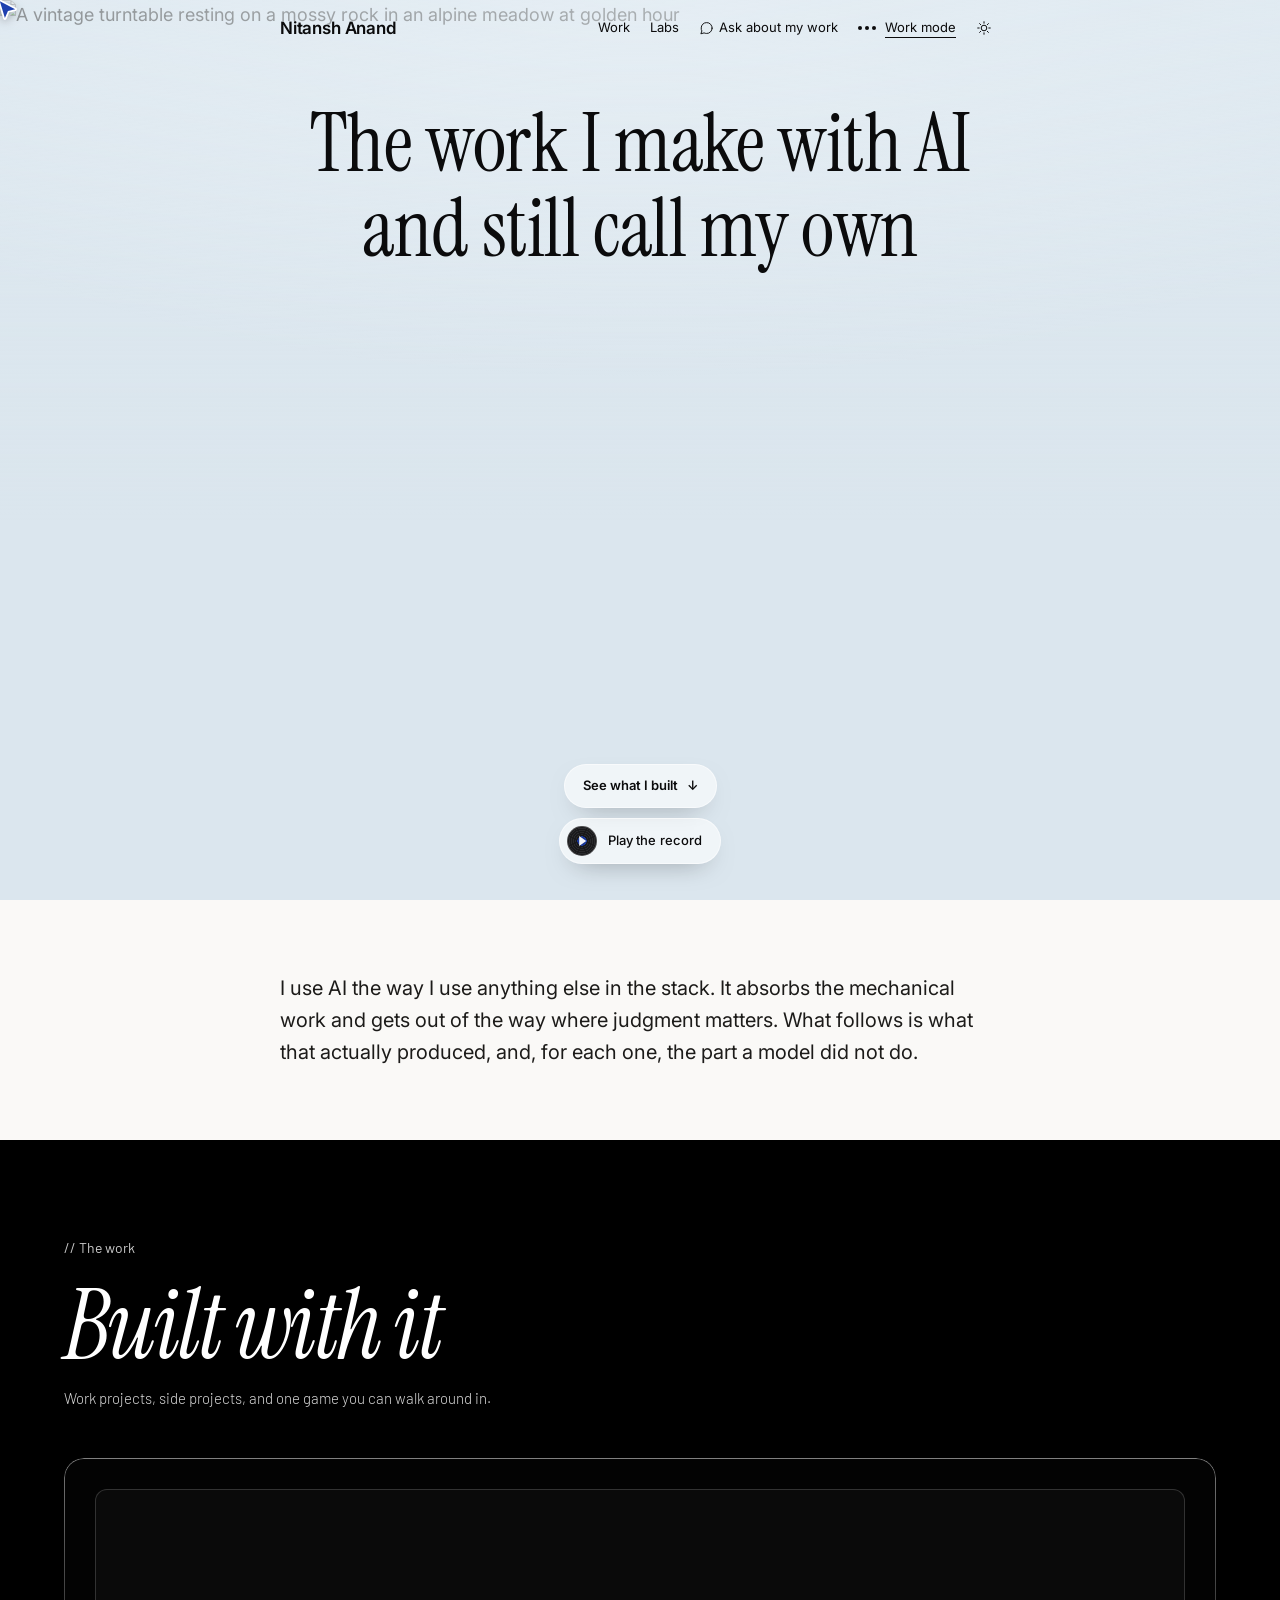
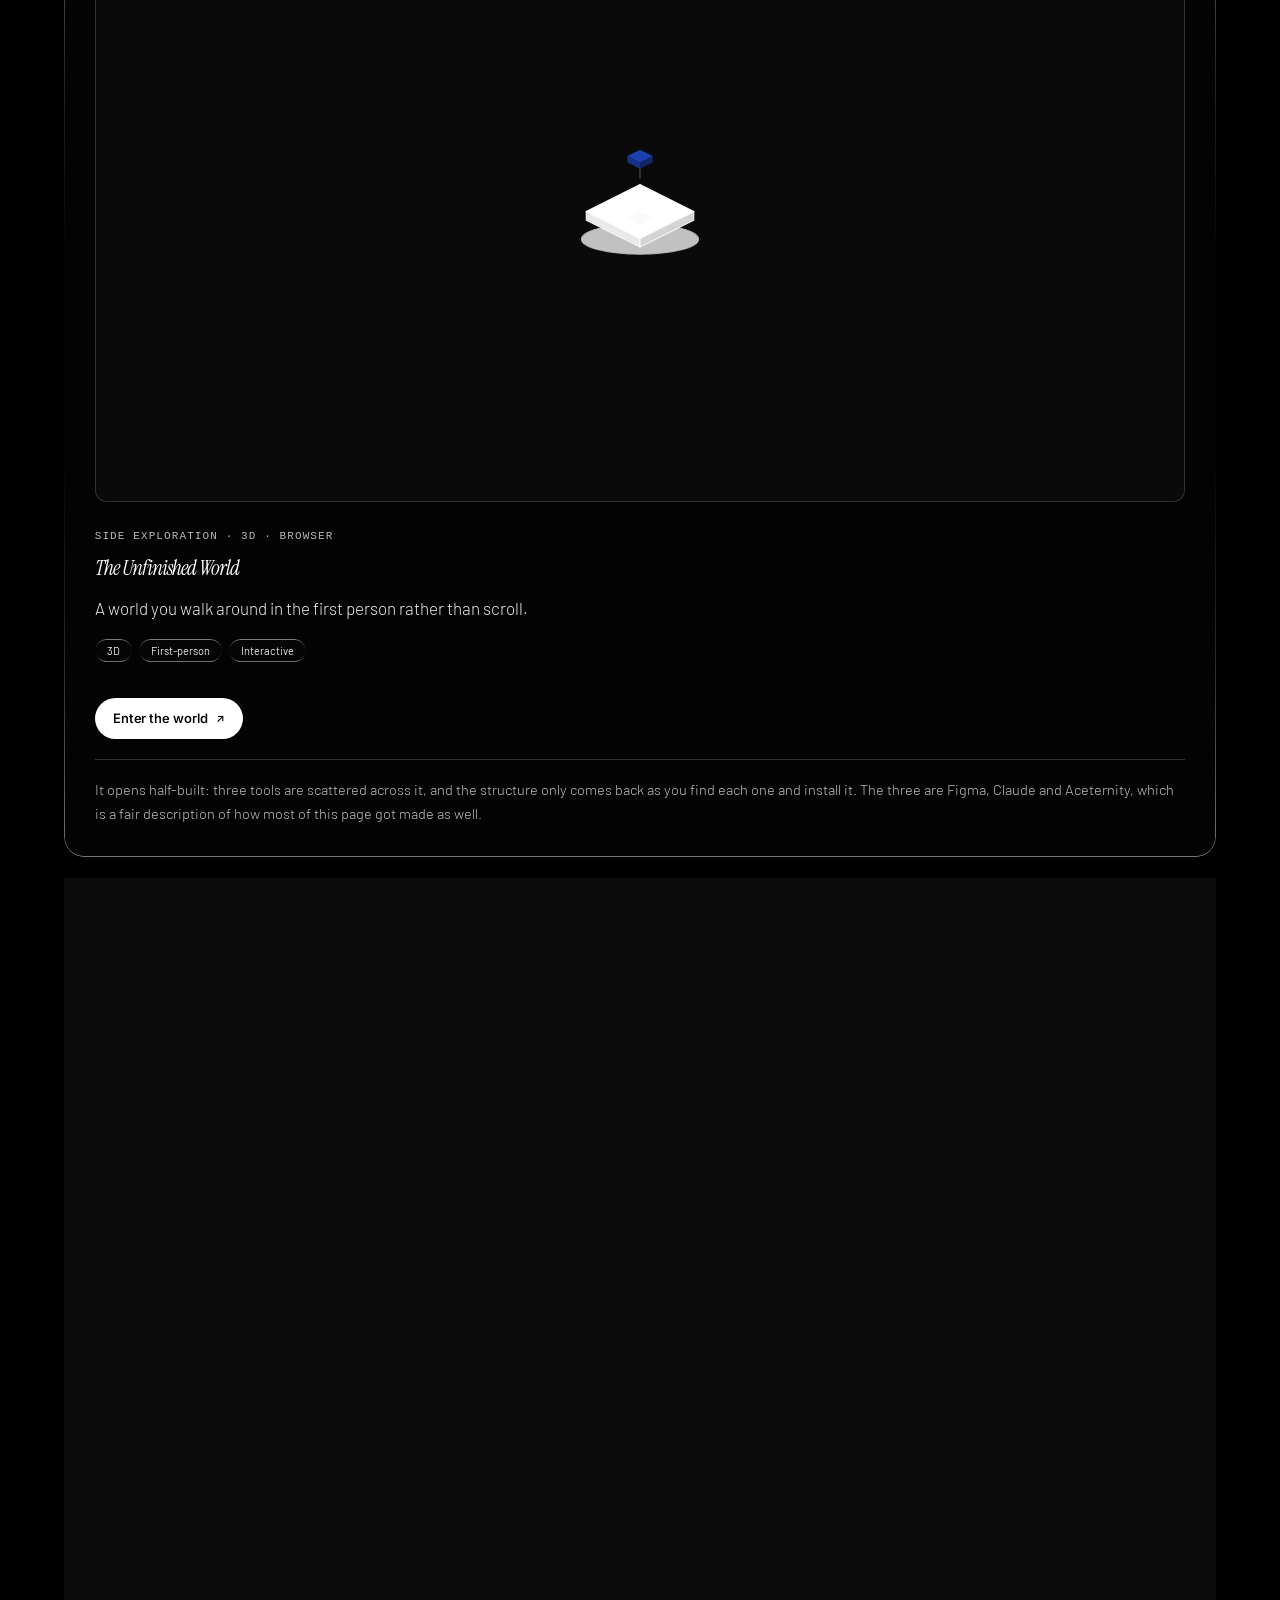
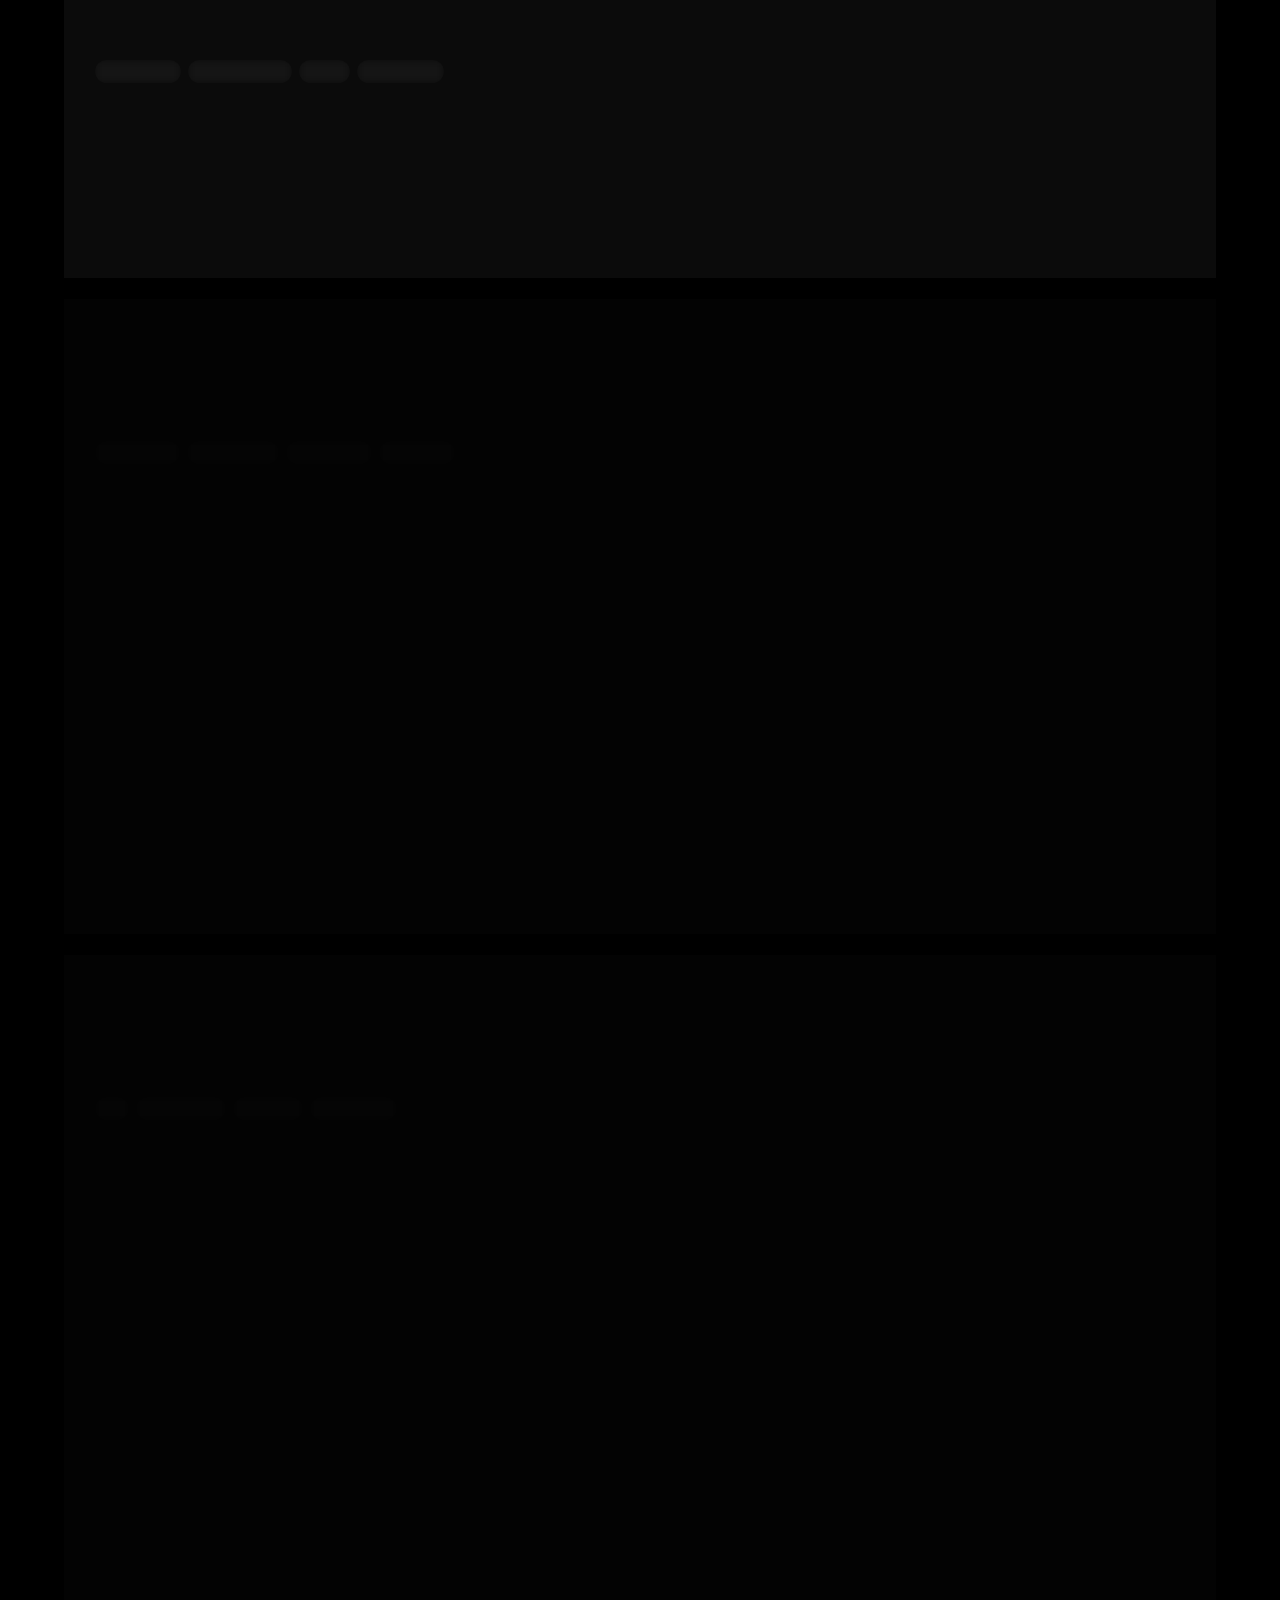
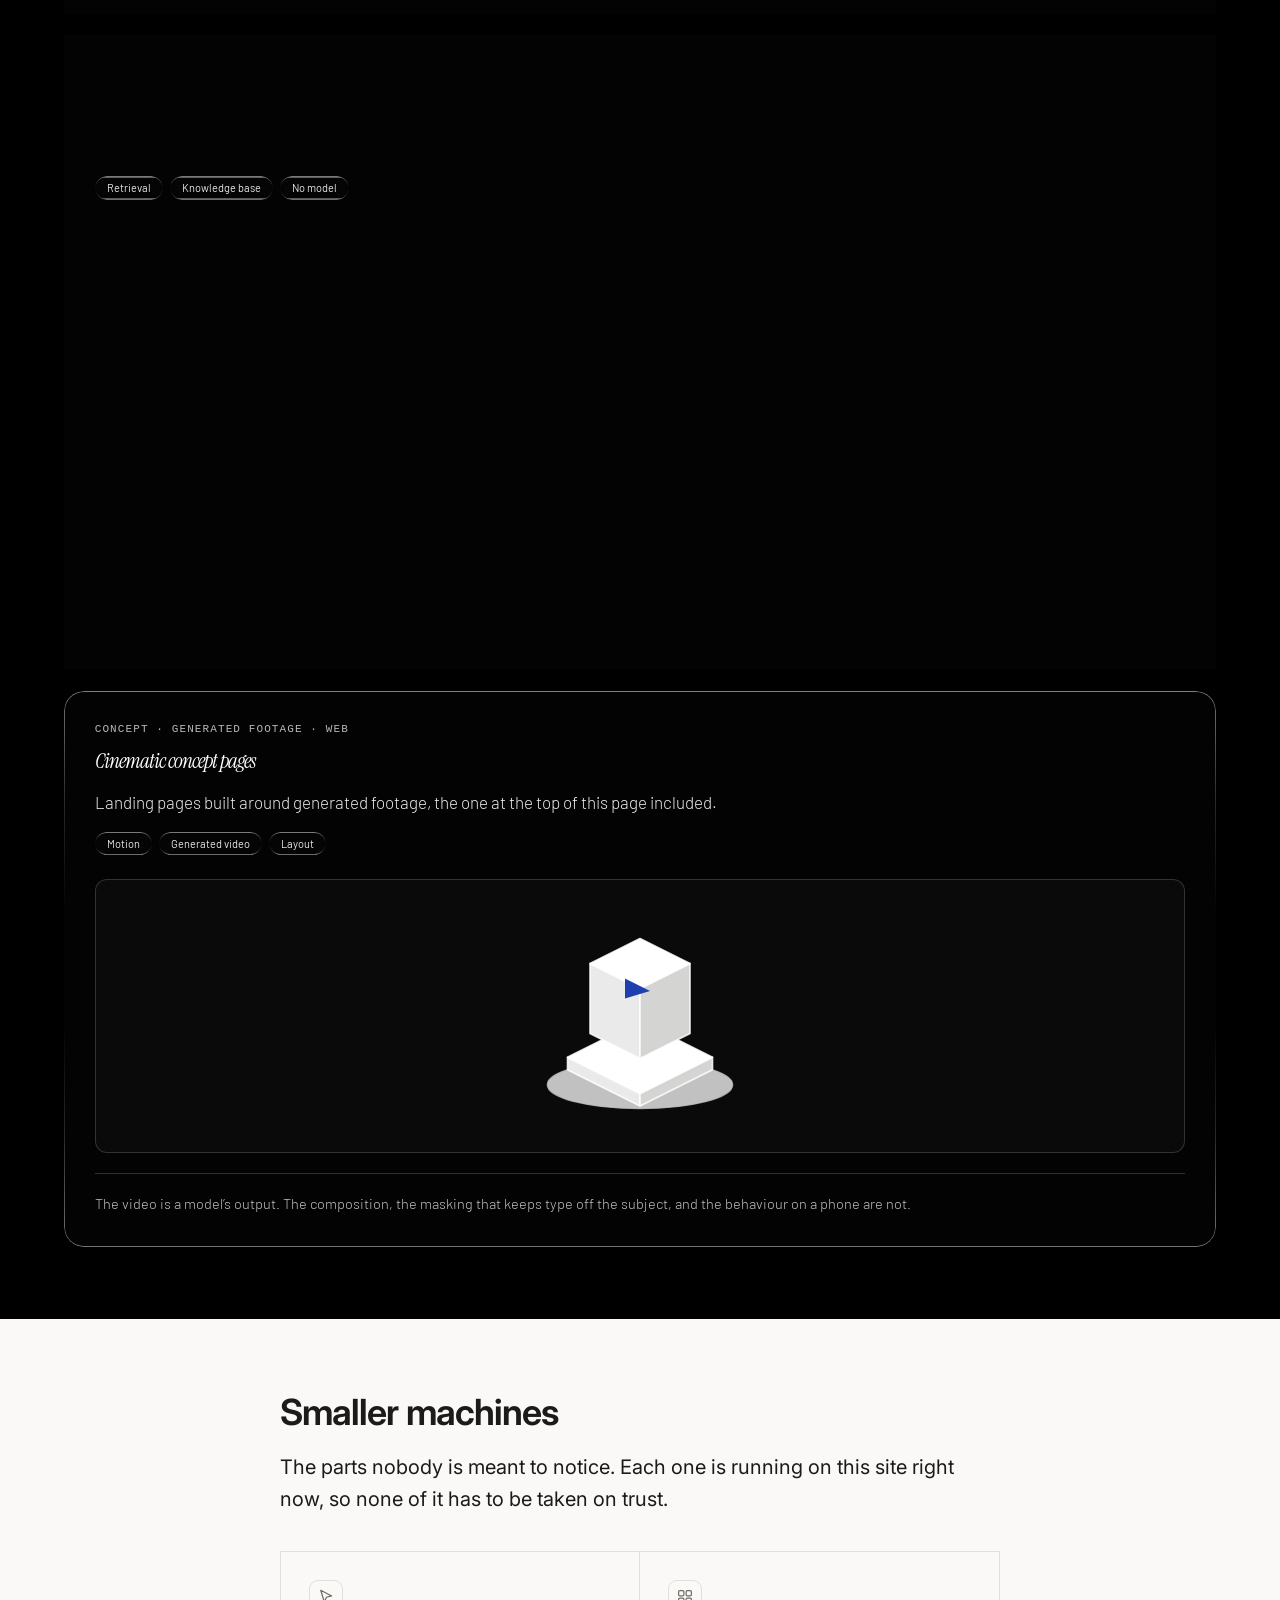
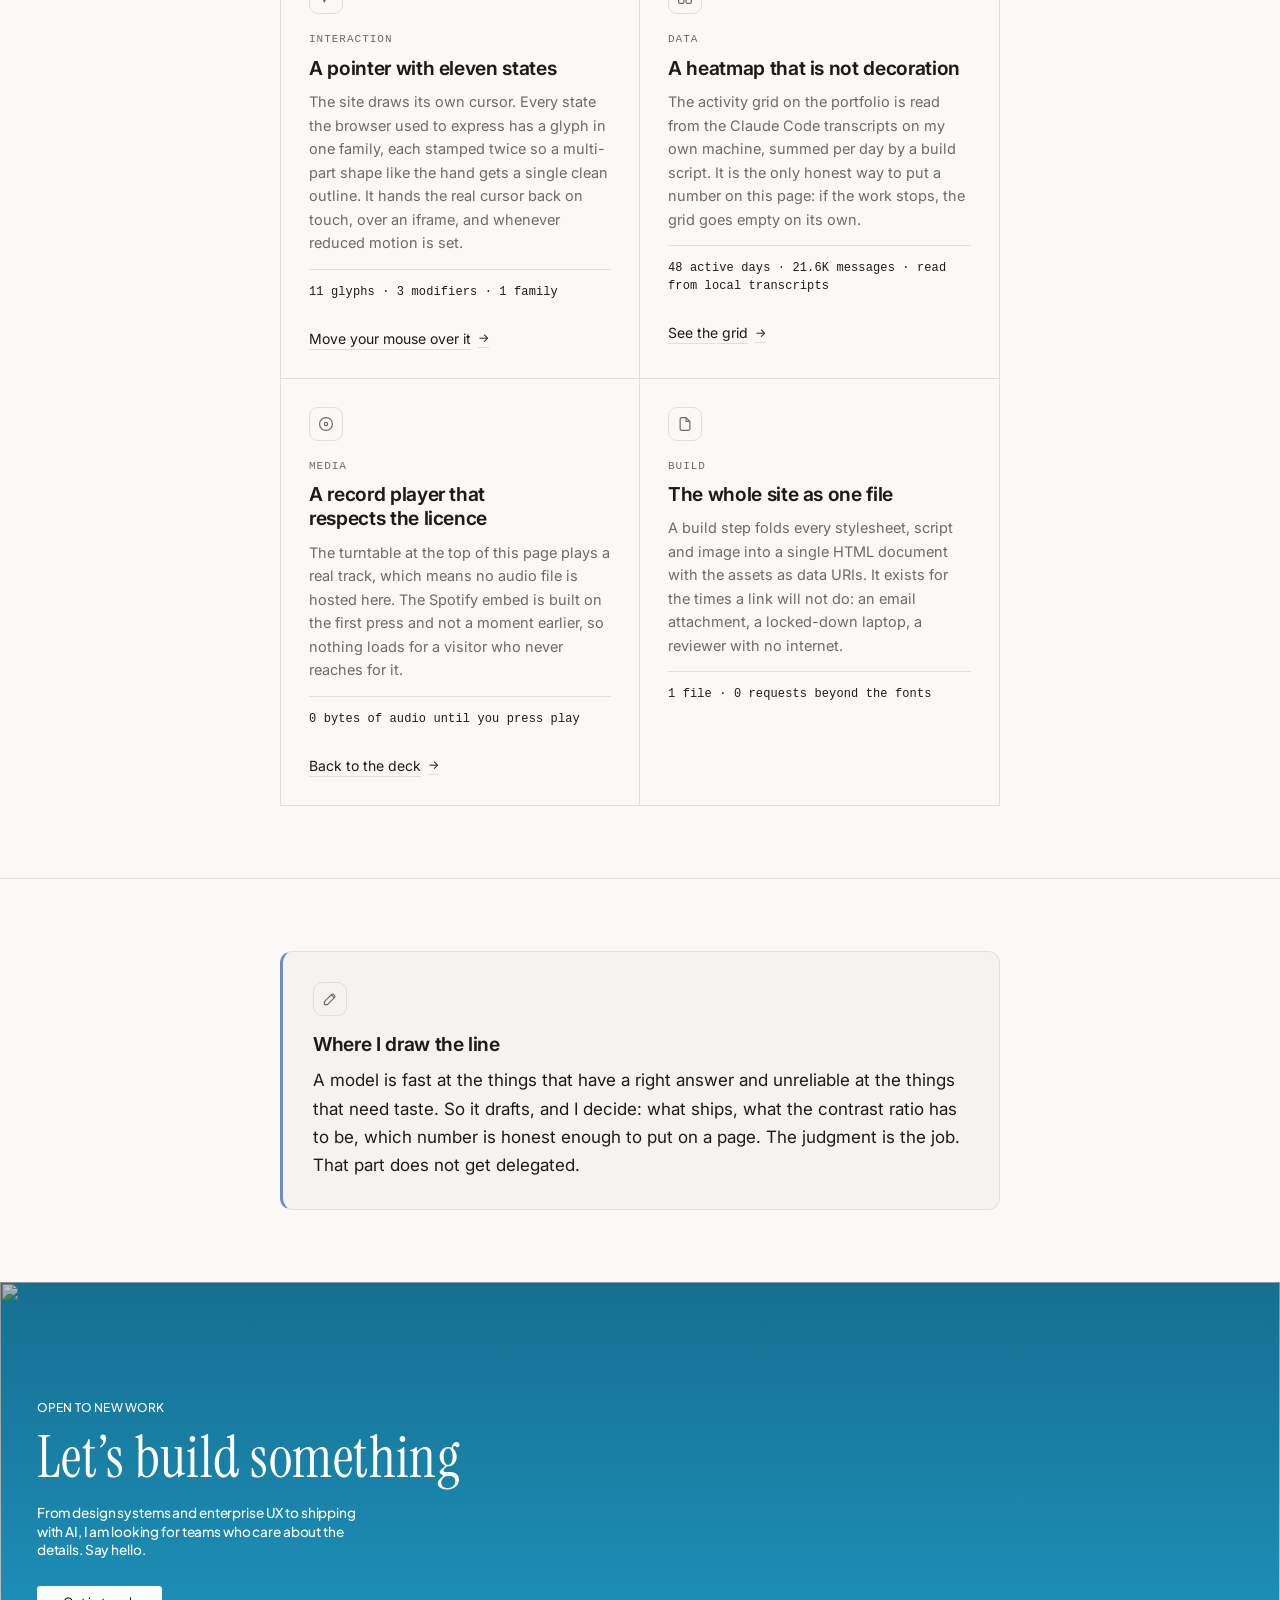
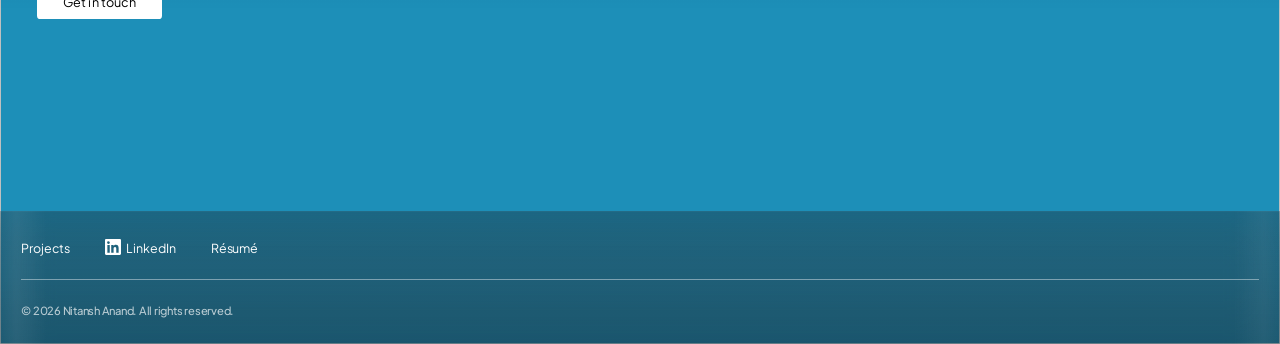
==== commit 15ccc0ee: "Respect reduced motion, and give the Playground hero a way out Reveal. The stylesheet zeroes animati" ====
--- a/agent-mode.html
+++ b/agent-mode.html
@@ -90,13 +90,16 @@
         alt="A vintage turntable resting on a mossy rock in an alpine meadow at golden hour"
         decoding="async"
       />
+      <!-- autoplay and preload are set by script only when the visitor has
+           not asked for less motion or less data. Declared here they ran for
+           everyone, and a full-screen video is the heaviest thing on the
+           page. The <img> above is the still that shows either way. -->
       <video
         id="heroVideo"
-        autoplay
         muted
         loop
         playsinline
-        preload="auto"
+        preload="none"
         aria-hidden="true"
         poster="https://images.higgs.ai/?default=1&amp;output=webp&amp;url=https%3A%2F%2Fd8j0ntlcm91z4.cloudfront.net%2Fuser_38xzZboKViGWJOttwIXH07lWA1P%2Fhf_20260908_122011_59c97465-4d23-4fdc-ac40-f6832f573e28.png&amp;w=1920&amp;q=85"
       >
@@ -112,6 +115,10 @@
     </div>
 
     <div class="hero__foot rise d6">
+      <!-- The only thing to press in the opening screen was the music. The
+           headline says what the page is; this says where the work is. -->
+      <a class="hero-to-work" href="#built">See what I built <span aria-hidden="true">&#8595;</span></a>
+
       <button type="button" class="record-toggle" id="recordToggle" aria-pressed="false" aria-controls="recordPanel">
         <span class="record-disc" aria-hidden="true"></span>
         <span class="record-label" id="recordLabel">Play the record</span>
--- a/styles.css
+++ b/styles.css
@@ -3596,3 +3596,9 @@
 .proof-grid a:hover b,
 .proof-grid a:focus-visible b { color: var(--color-accent); }
 .proof-grid a:focus-visible { outline: 2px solid var(--color-accent); outline-offset: 6px; }
+
+/* Anchors parked the target at the top of the viewport, which is behind the
+   57px sticky header: following a link to a section hid its number and often
+   its heading. The header is 57px at every width, so one value covers all,
+   plus room so the number is not flush against the header's edge. */
+html { scroll-padding-top: 76px; }
--- a/agent-mode.css
+++ b/agent-mode.css
@@ -1463,3 +1463,37 @@
   .ag-card:nth-last-child(-n + 2) { border-bottom: 1px solid var(--color-hairline); }
   .ag-card:last-child { border-bottom: 0; }
 }
+
+/* The route into the work, beside the music toggle. Same frosted pill, so
+   the pair reads as one row rather than two ideas; plain text sat on the
+   photograph and could not be read. */
+.hero-to-work {
+  display: inline-flex;
+  align-items: center;
+  gap: 9px;
+  min-height: 44px;
+  padding: 0 18px;
+  border: 1px solid rgba(255, 255, 255, 0.55);
+  border-radius: 999px;
+  background: rgba(255, 255, 255, 0.58);
+  backdrop-filter: blur(14px) saturate(150%);
+  -webkit-backdrop-filter: blur(14px) saturate(150%);
+  box-shadow: 0 10px 28px -16px rgba(11, 11, 12, 0.55);
+  color: var(--hero-ink);
+  font-family: var(--font-body);
+  font-size: 13px;
+  font-weight: 600;
+  text-decoration: none;
+  transition: background 0.26s var(--ease-hero), transform 0.26s var(--ease-hero),
+              border-color 0.26s;
+}
+.hero-to-work:hover {
+  background: rgba(255, 255, 255, 0.78);
+  border-color: rgba(255, 255, 255, 0.85);
+  transform: translateY(-2px);
+}
+.hero-to-work:focus-visible { outline: 2px solid var(--hero-ink); outline-offset: 3px; }
+
+@media (prefers-reduced-motion: reduce) {
+  .hero-to-work, .hero-to-work:hover { transition: none; transform: none; }
+}
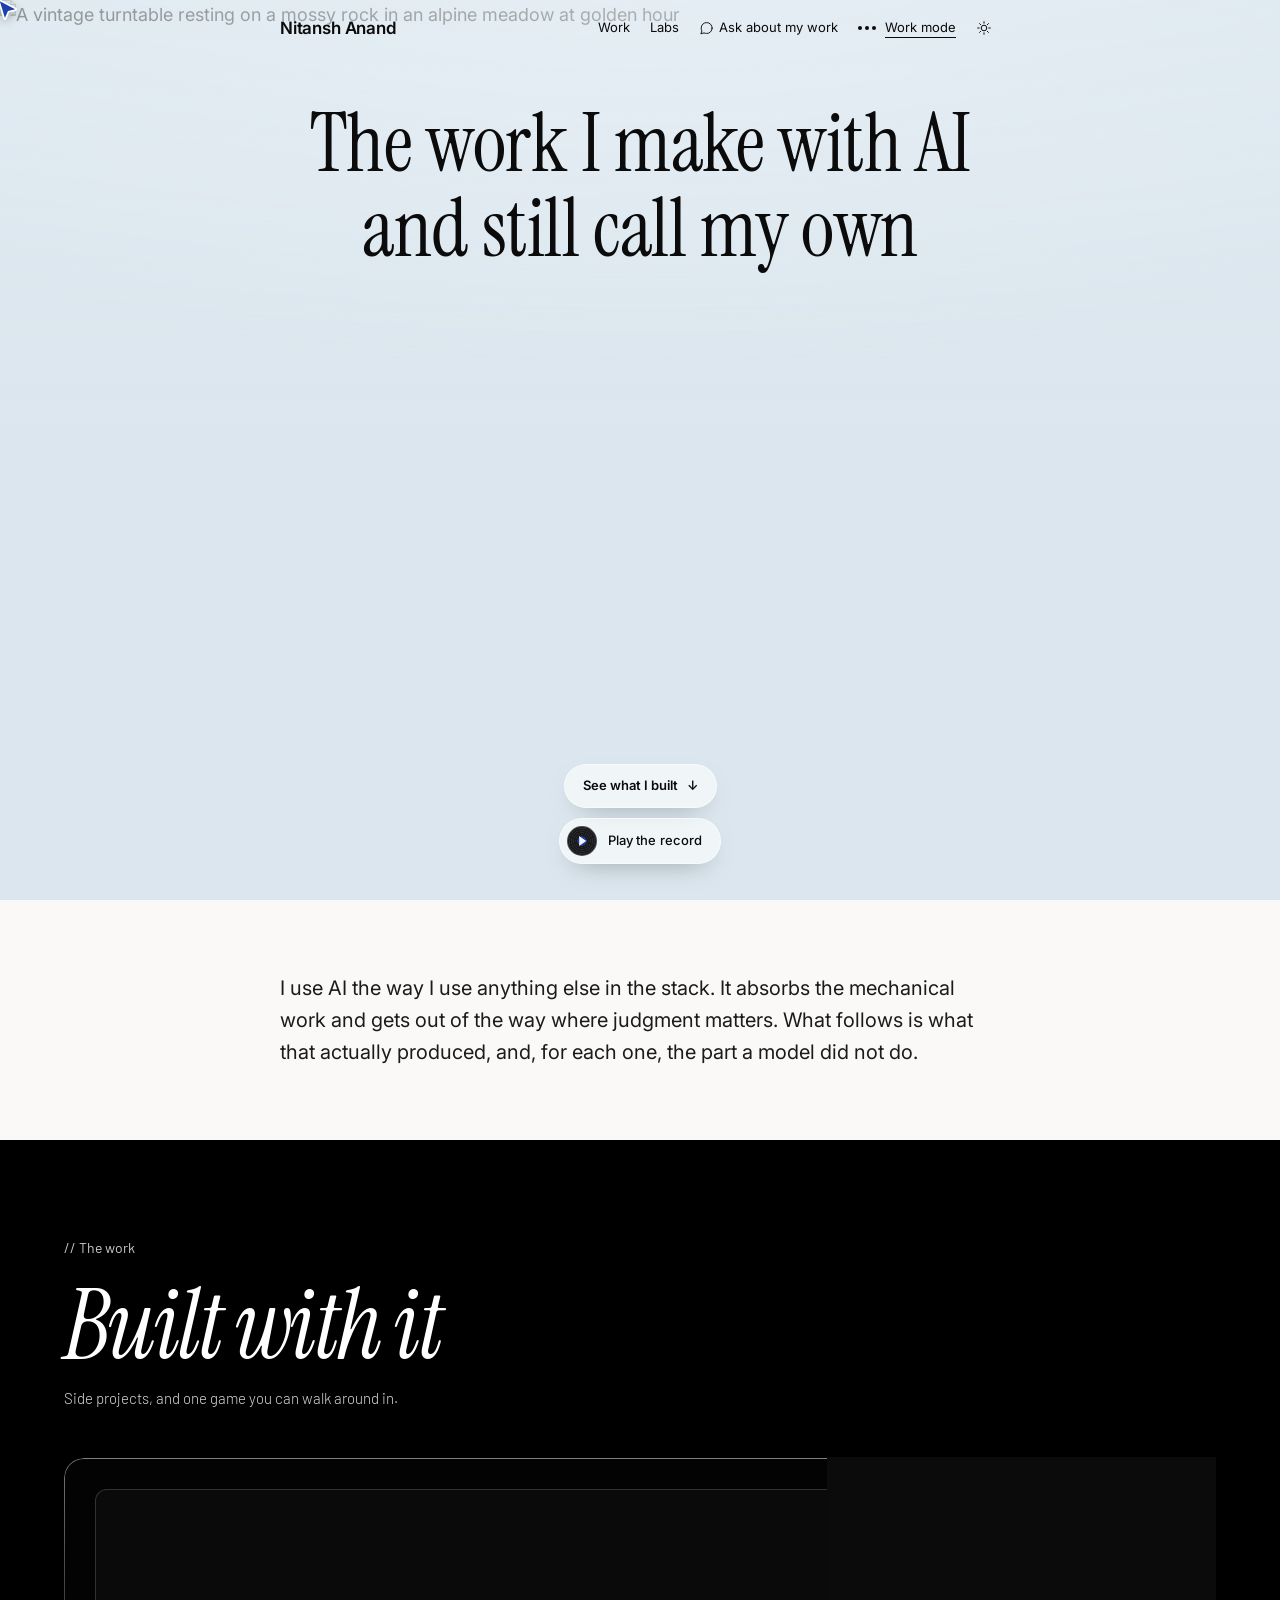
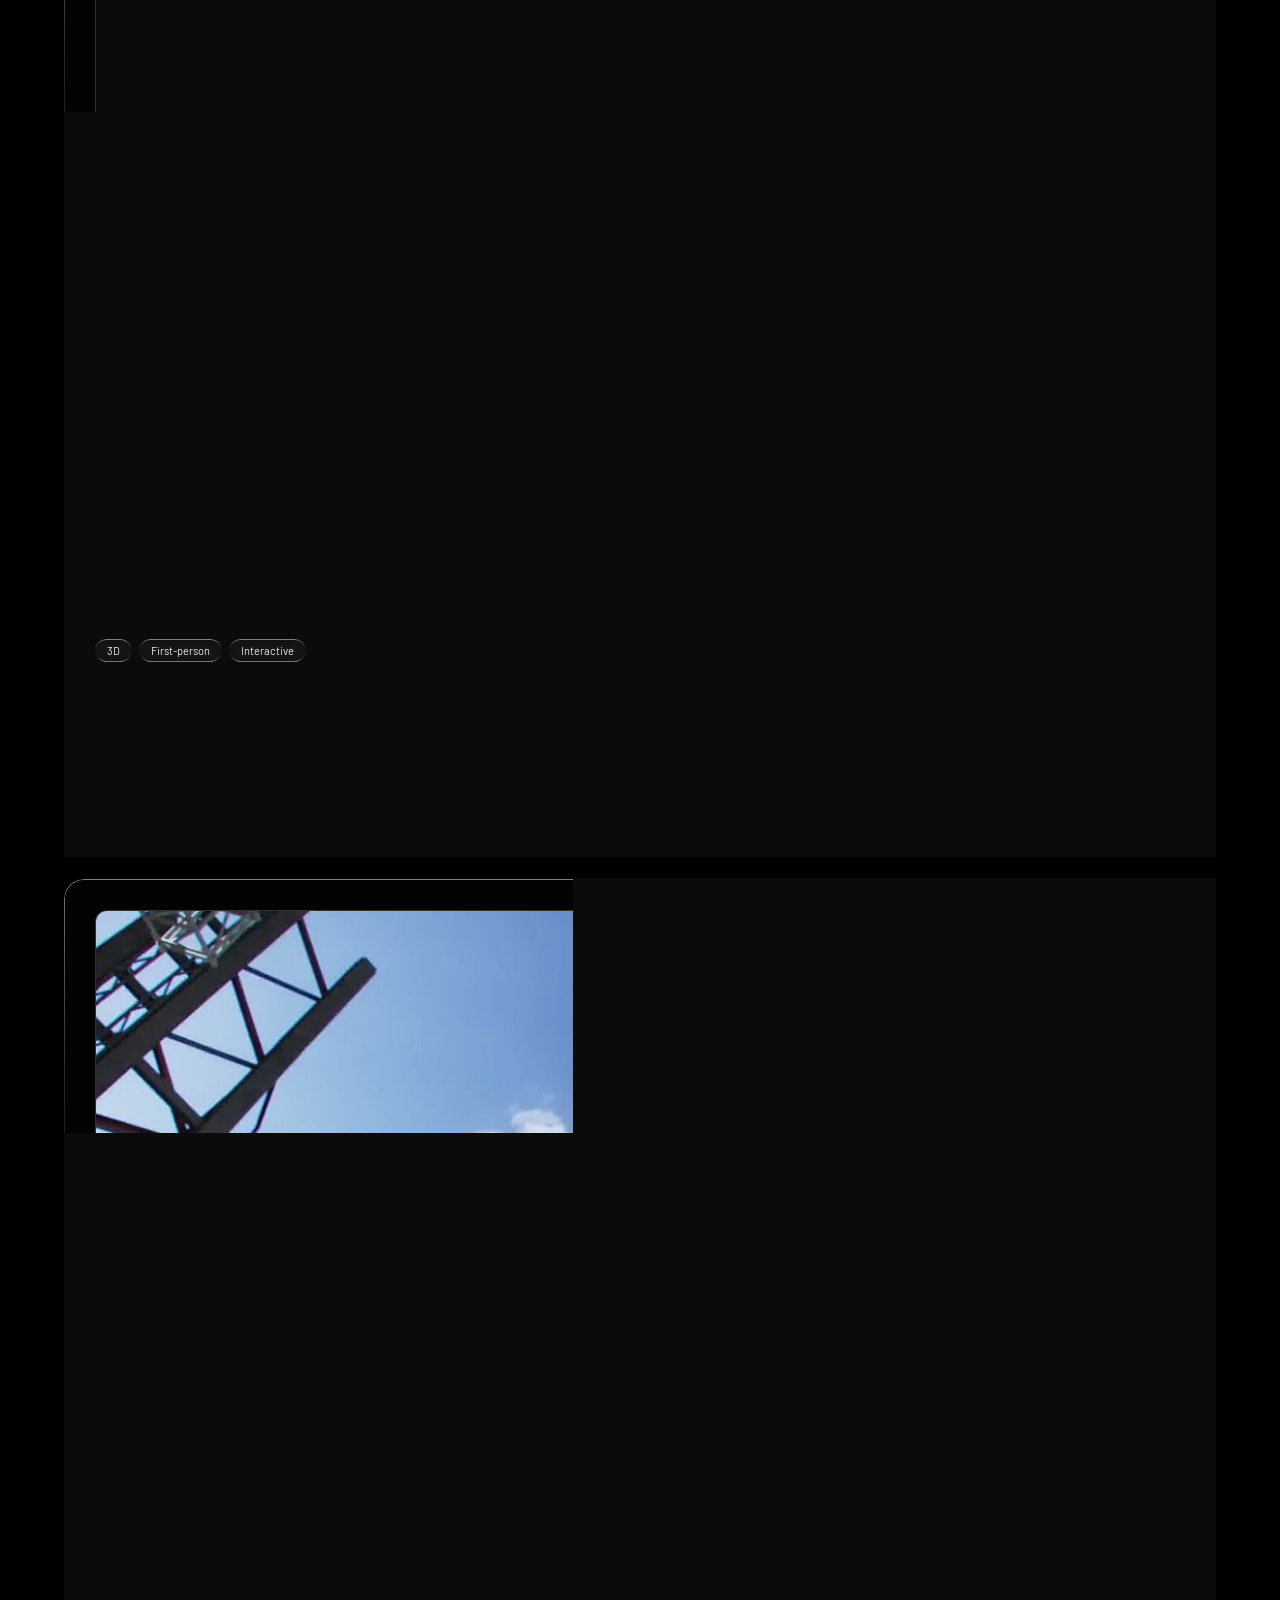
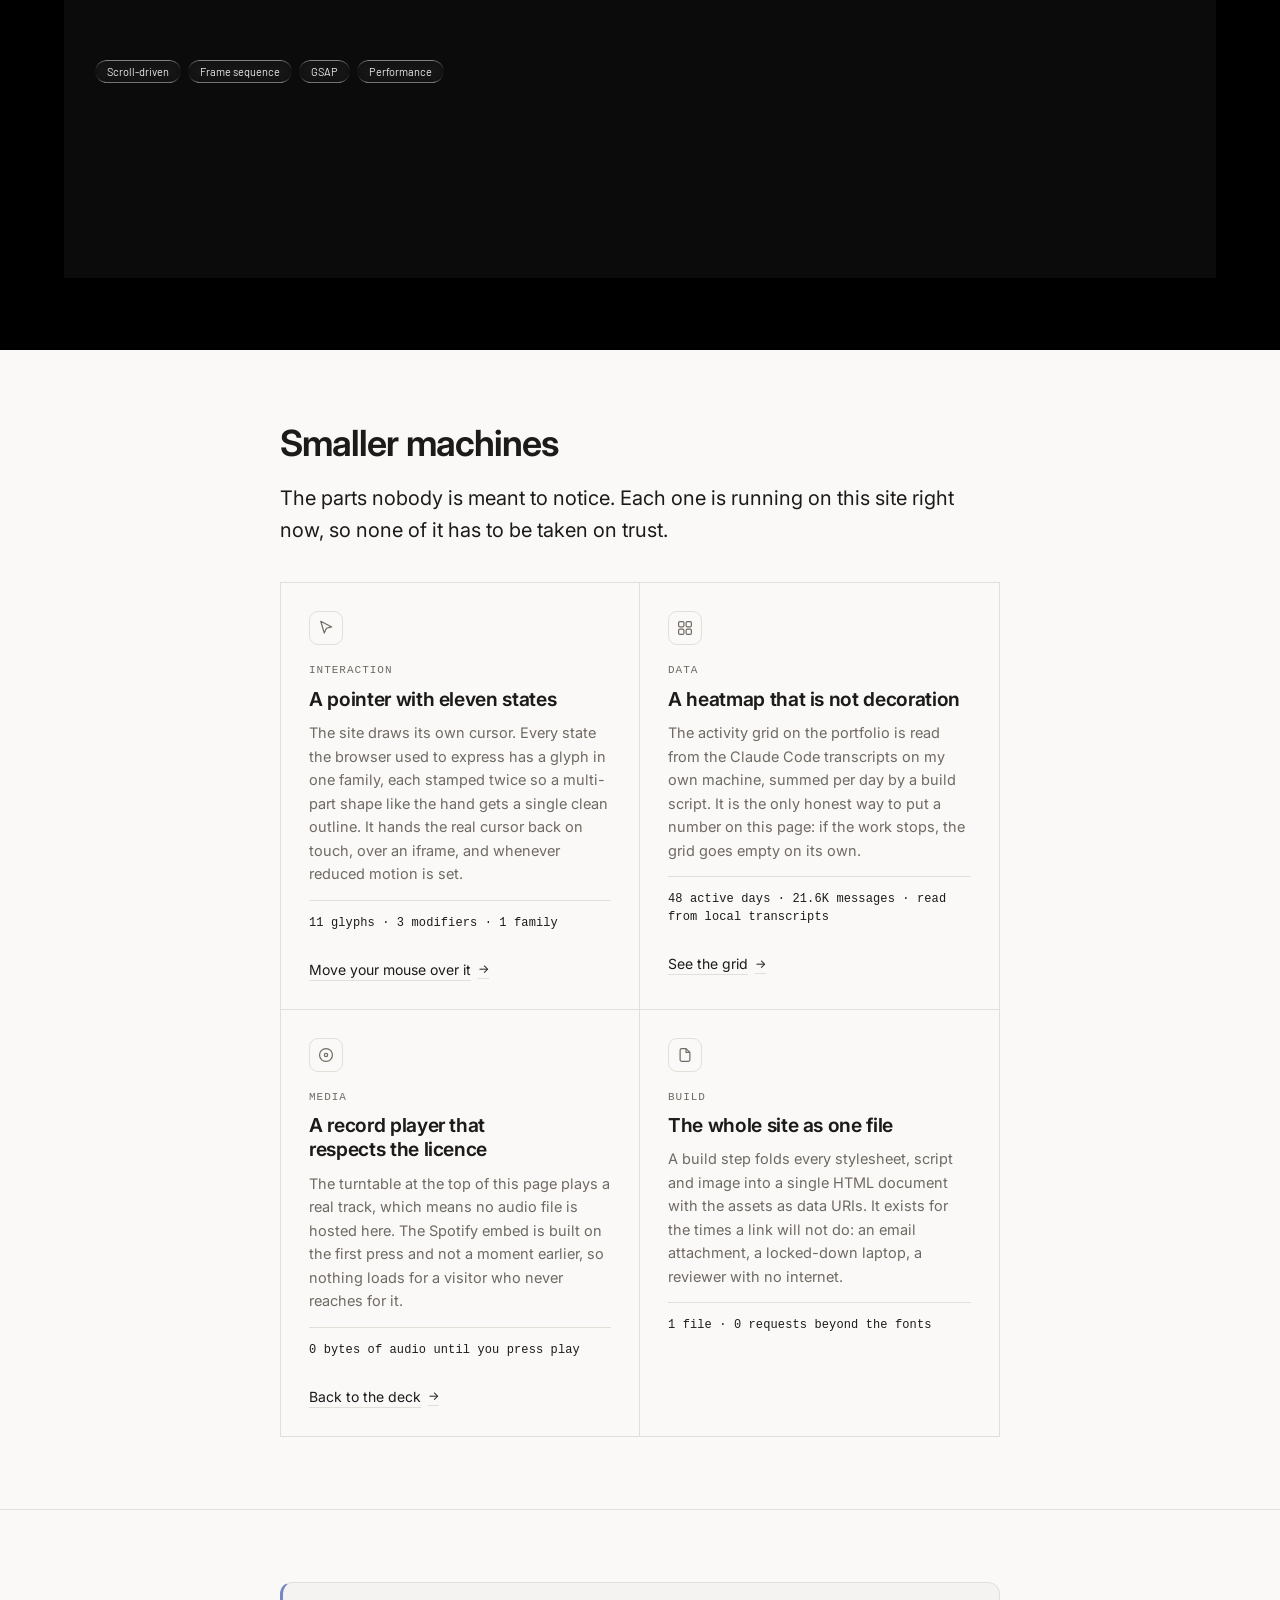
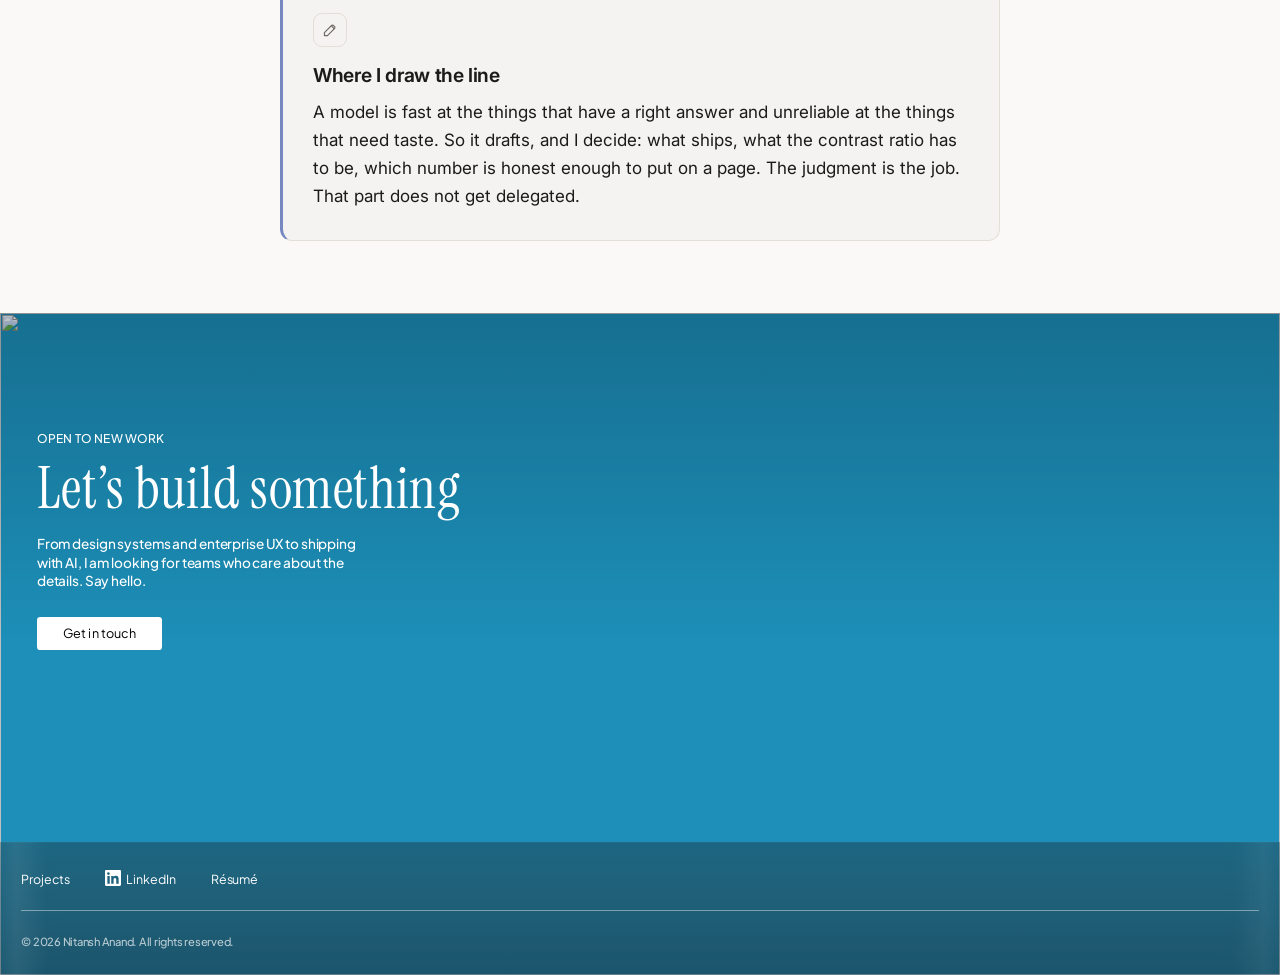
==== commit fdaf8c64: "Cut the bottom four from Built with it Leaves The Unfinished World and With Great Power. Removed: Th" ====
--- a/agent-mode.html
+++ b/agent-mode.html
@@ -167,7 +167,7 @@
       <header class="cap-head">
         <p class="cap-label">// The work</p>
         <h2 class="cap-title" id="built-h" data-blur>Built with it</h2>
-        <p class="cap-lede">Work projects, side projects, and one game you can walk around in.</p>
+        <p class="cap-lede">Side projects, and one game you can walk around in.</p>
       </header>
 
       <ol class="ag-projects">
@@ -206,71 +206,6 @@
           </ul>
           <a class="ag-btn" href="https://withgreatpower.netlify.app/" target="_blank" rel="noopener">Scrub the film <span class="arrow" aria-hidden="true">&#8599;</span></a>
           <p class="ag-note">The footage is a Marvel trailer. The pacing is mine. It opens nearly still, one of the slowest stretches in the piece, so the first scroll reads as moving time rather than moving a page. By the velocity chapter the same gesture covers 3.6&times; more film.</p>
-        </li>
-
-        <li class="ag-project glass">
-          <p class="ag-meta">Self-initiated &middot; Claude Code &middot; Web</p>
-          <h3 class="ag-title">This portfolio</h3>
-          <p class="ag-lede">Hand-built with Claude Code. No template, no page builder.</p>
-          <ul class="ag-tags">
-            <li class="glass">Claude Code</li>
-            <li class="glass">Design tokens</li>
-            <li class="glass">Accessibility</li>
-            <li class="glass">Dark mode</li>
-          </ul>
-          <a class="ag-btn" href="index.html">See the work <span class="arrow" aria-hidden="true">&#8594;</span></a>
-          <div class="ag-stage">
-            <span class="ag-art" aria-hidden="true"><svg viewBox="0 0 240 176" fill="none"><ellipse class="ar-shade" cx="120" cy="150" rx="84" ry="22"/><ellipse class="ar-plate" cx="120" cy="143" rx="74" ry="19"/><path class="ar-left" d="M66 101 L120 128 L120 141 L66 114Z"/><path class="ar-right" d="M174 101 L120 128 L120 141 L174 114Z"/><path class="ar-top" d="M120 74 L174 101 L120 128 L66 101Z"/><path class="ar-left" d="M66 83 L120 110 L120 123 L66 96Z"/><path class="ar-right" d="M174 83 L120 110 L120 123 L174 96Z"/><path class="ar-top" d="M120 56 L174 83 L120 110 L66 83Z"/><path class="ar-left" d="M66 65 L120 92 L120 105 L66 78Z"/><path class="ar-right" d="M174 65 L120 92 L120 105 L174 78Z"/><path class="ar-top" d="M120 38 L174 65 L120 92 L66 65Z"/><path class="ar-line" d="M120 30V16"/><path class="ar-left ar-accent" d="M105 9.5 L120 17 L120 24 L105 16.5Z"/><path class="ar-right ar-accent" d="M135 9.5 L120 17 L120 24 L135 16.5Z"/><path class="ar-top ar-accent" d="M120 2 L135 9.5 L120 17 L105 9.5Z"/></svg></span>
-          </div>
-          <p class="ag-note">I specified the token system, the dark theme, the accessibility pass and every interaction; the agent wrote against that spec and I reviewed each change.</p>
-        </li>
-
-        <li class="ag-project glass">
-          <p class="ag-meta">BigOhTech &middot; AI assistant &middot; Cloud cost dashboard</p>
-          <h3 class="ag-title">Costimizer AI assistant</h3>
-          <p class="ag-lede">The assistant layer for a cloud cost dashboard at BigOhTech.</p>
-          <ul class="ag-tags">
-            <li class="glass">AI</li>
-            <li class="glass">Enterprise UX</li>
-            <li class="glass">Research</li>
-            <li class="glass">Empty states</li>
-          </ul>
-          <a class="ag-btn" href="https://medium.com/@nitansh07/i-was-a-fresher-designer-asked-to-build-an-ai-nobody-fully-understood-heres-what-happened-155939ac0f88" target="_blank" rel="noopener">Read the case study <span class="arrow" aria-hidden="true">&#8599;</span></a>
-          <div class="ag-stage">
-            <span class="ag-art" aria-hidden="true"><svg viewBox="0 0 240 176" fill="none"><ellipse class="ar-shade" cx="120" cy="150" rx="84" ry="22"/><ellipse class="ar-plate" cx="120" cy="143" rx="74" ry="19"/><path class="ar-left" d="M54 109 L120 142 L120 154 L54 121Z"/><path class="ar-right" d="M186 109 L120 142 L120 154 L186 121Z"/><path class="ar-top" d="M120 76 L186 109 L120 142 L54 109Z"/><path class="ar-line" d="M120 74V52"/><path class="ar-left" d="M80 52 L96 60 L96 69 L80 61Z"/><path class="ar-right" d="M112 52 L96 60 L96 69 L112 61Z"/><path class="ar-top" d="M96 44 L112 52 L96 60 L80 52Z"/><path class="ar-left" d="M128 52 L144 60 L144 69 L128 61Z"/><path class="ar-right" d="M160 52 L144 60 L144 69 L160 61Z"/><path class="ar-top" d="M144 44 L160 52 L144 60 L128 52Z"/><path class="ar-left ar-accent" d="M104 36 L120 44 L120 53 L104 45Z"/><path class="ar-right ar-accent" d="M136 36 L120 44 L120 53 L136 45Z"/><path class="ar-top ar-accent" d="M120 28 L136 36 L120 44 L104 36Z"/></svg></span>
-          </div>
-          <p class="ag-note">The design problem was making an opaque model legible, not making it look clever, so the work went into the empty state, the wording, and what happens when the answer is wrong.</p>
-        </li>
-
-        <li class="ag-project glass">
-          <p class="ag-meta">This site &middot; Retrieval &middot; Widget</p>
-          <h3 class="ag-title">Ask Nitansh</h3>
-          <p class="ag-lede">The question widget on the portfolio.</p>
-          <ul class="ag-tags">
-            <li class="glass">Retrieval</li>
-            <li class="glass">Knowledge base</li>
-            <li class="glass">No model</li>
-          </ul>
-          <a class="ag-btn" href="index.html#ask">Try it <span class="arrow" aria-hidden="true">&#8594;</span></a>
-          <div class="ag-stage">
-            <span class="ag-art" aria-hidden="true"><svg viewBox="0 0 240 176" fill="none"><ellipse class="ar-shade" cx="120" cy="150" rx="84" ry="22"/><ellipse class="ar-plate" cx="120" cy="143" rx="74" ry="19"/><path class="ar-left" d="M70 95 L120 120 L120 154 L70 129Z"/><path class="ar-right" d="M170 95 L120 120 L120 154 L170 129Z"/><path class="ar-top" d="M120 70 L170 95 L120 120 L70 95Z"/><circle class="ar-dot" cx="100" cy="112" r="4.5"/><circle class="ar-dot" cx="112" cy="118" r="4.5"/><circle class="ar-dot" cx="124" cy="124" r="4.5"/><path class="ar-line" d="M120 62V44"/><path class="ar-left ar-accent" d="M102 35 L120 44 L120 52 L102 43Z"/><path class="ar-right ar-accent" d="M138 35 L120 44 L120 52 L138 43Z"/><path class="ar-top ar-accent" d="M120 26 L138 35 L120 44 L102 35Z"/></svg></span>
-          </div>
-          <p class="ag-note">It retrieves from a knowledge base I wrote by hand rather than generating answers, so it can only ever say things I have actually said. Deliberately the boring choice.</p>
-        </li>
-
-        <li class="ag-project glass">
-          <p class="ag-meta">Concept &middot; Generated footage &middot; Web</p>
-          <h3 class="ag-title">Cinematic concept pages</h3>
-          <p class="ag-lede">Landing pages built around generated footage, the one at the top of this page included.</p>
-          <ul class="ag-tags">
-            <li class="glass">Motion</li>
-            <li class="glass">Generated video</li>
-            <li class="glass">Layout</li>
-          </ul>
-          <div class="ag-stage">
-            <span class="ag-art" aria-hidden="true"><svg viewBox="0 0 240 176" fill="none"><ellipse class="ar-shade" cx="120" cy="150" rx="84" ry="22"/><ellipse class="ar-plate" cx="120" cy="143" rx="74" ry="19"/><path class="ar-left" d="M62 121 L120 150 L120 160 L62 131Z"/><path class="ar-right" d="M178 121 L120 150 L120 160 L178 131Z"/><path class="ar-top" d="M120 92 L178 121 L120 150 L62 121Z"/><path class="ar-left" d="M80 46 L120 66 L120 122 L80 102Z"/><path class="ar-right" d="M160 46 L120 66 L120 122 L160 102Z"/><path class="ar-top" d="M120 26 L160 46 L120 66 L80 46Z"/><path class="ar-play" d="M108 74 128 68 108 58Z"/></svg></span>
-          </div>
-          <p class="ag-note">The video is a model&rsquo;s output. The composition, the masking that keeps type off the subject, and the behaviour on a phone are not.</p>
         </li>
       </ol>
     </div>
--- a/styles.css
+++ b/styles.css
@@ -3602,3 +3602,33 @@
    its heading. The header is 57px at every width, so one value covers all,
    plus room so the number is not flush against the header's edge. */
 html { scroll-padding-top: 76px; }
+
+/* The marks run 19 to 24px on a phone, which asks the reader to recognise a
+   logo at a size where several of these are unreadable. Each carries its
+   name below it there. Above 600px the marks are large enough to stand
+   alone, and the row reads as a row of marks. The text repeats the alt the
+   image already has, so it is aria-hidden: announcing it twice helps nobody. */
+.sh-name { display: none; }
+
+@media (max-width: 600px) {
+  .sh-item {
+    flex-direction: column;
+    gap: 7px;
+  }
+  .sh-name {
+    display: block;
+    font-size: 11px;
+    font-weight: 500;
+    letter-spacing: 0.02em;
+    white-space: nowrap;
+    color: var(--color-soft);
+  }
+}
+
+/* The cards carry a cursor label saying why they do not click, which a
+   touch screen never shows. This says it once, for everyone. */
+.mp-note {
+  margin: 16px 0 0;
+  font-size: 13.5px;
+  color: var(--color-soft);
+}
